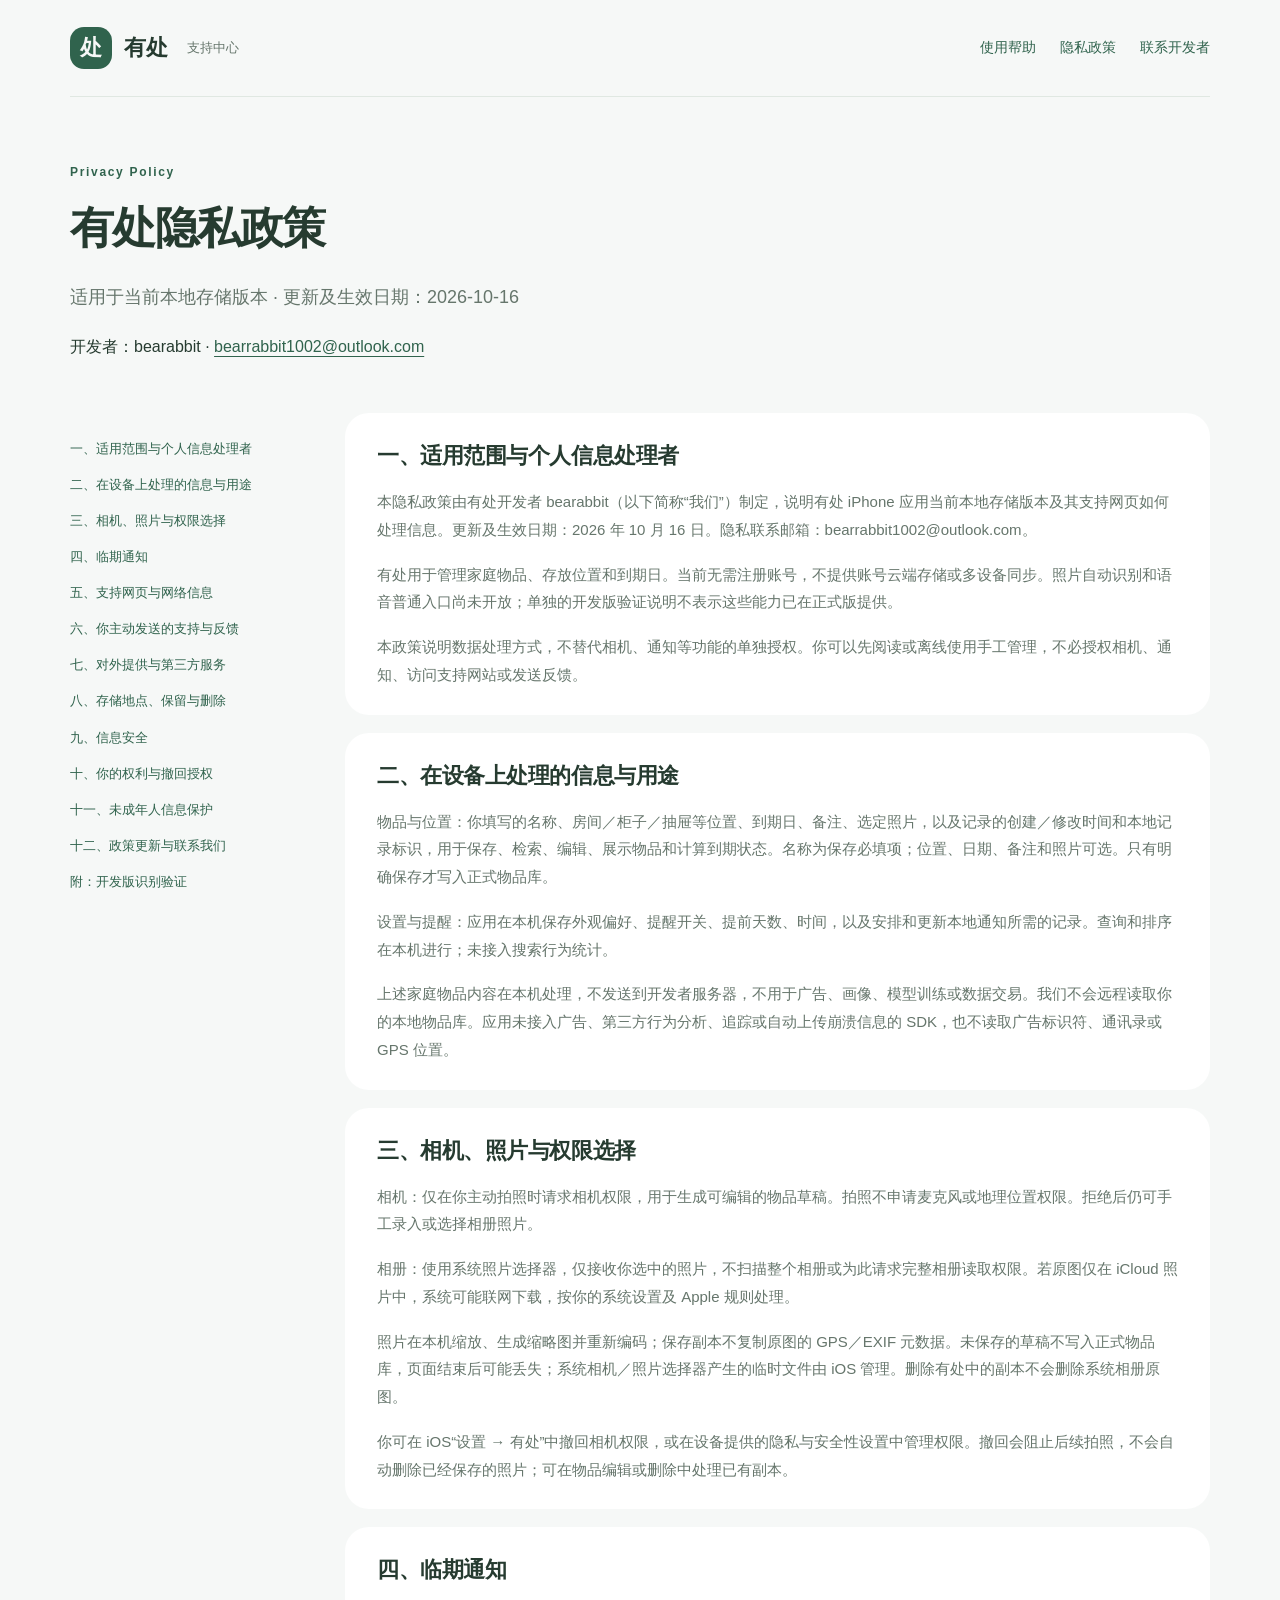
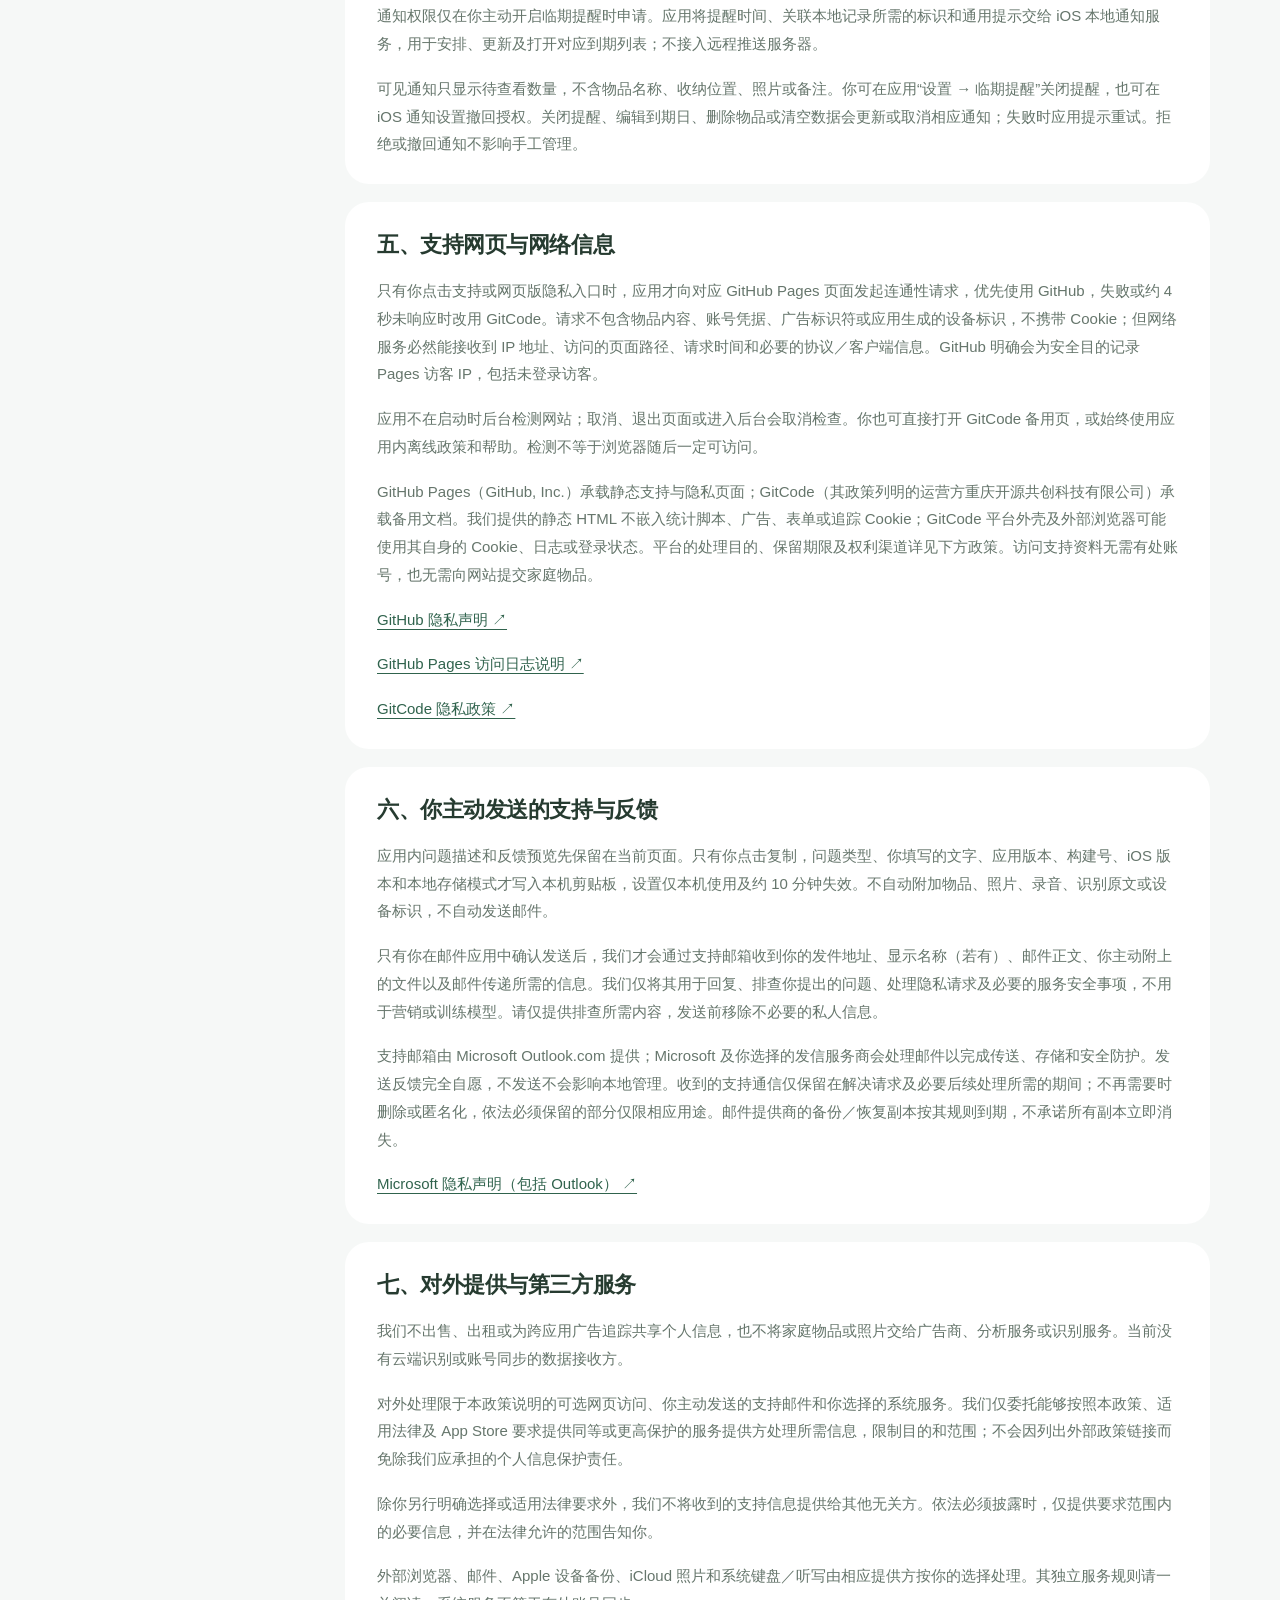
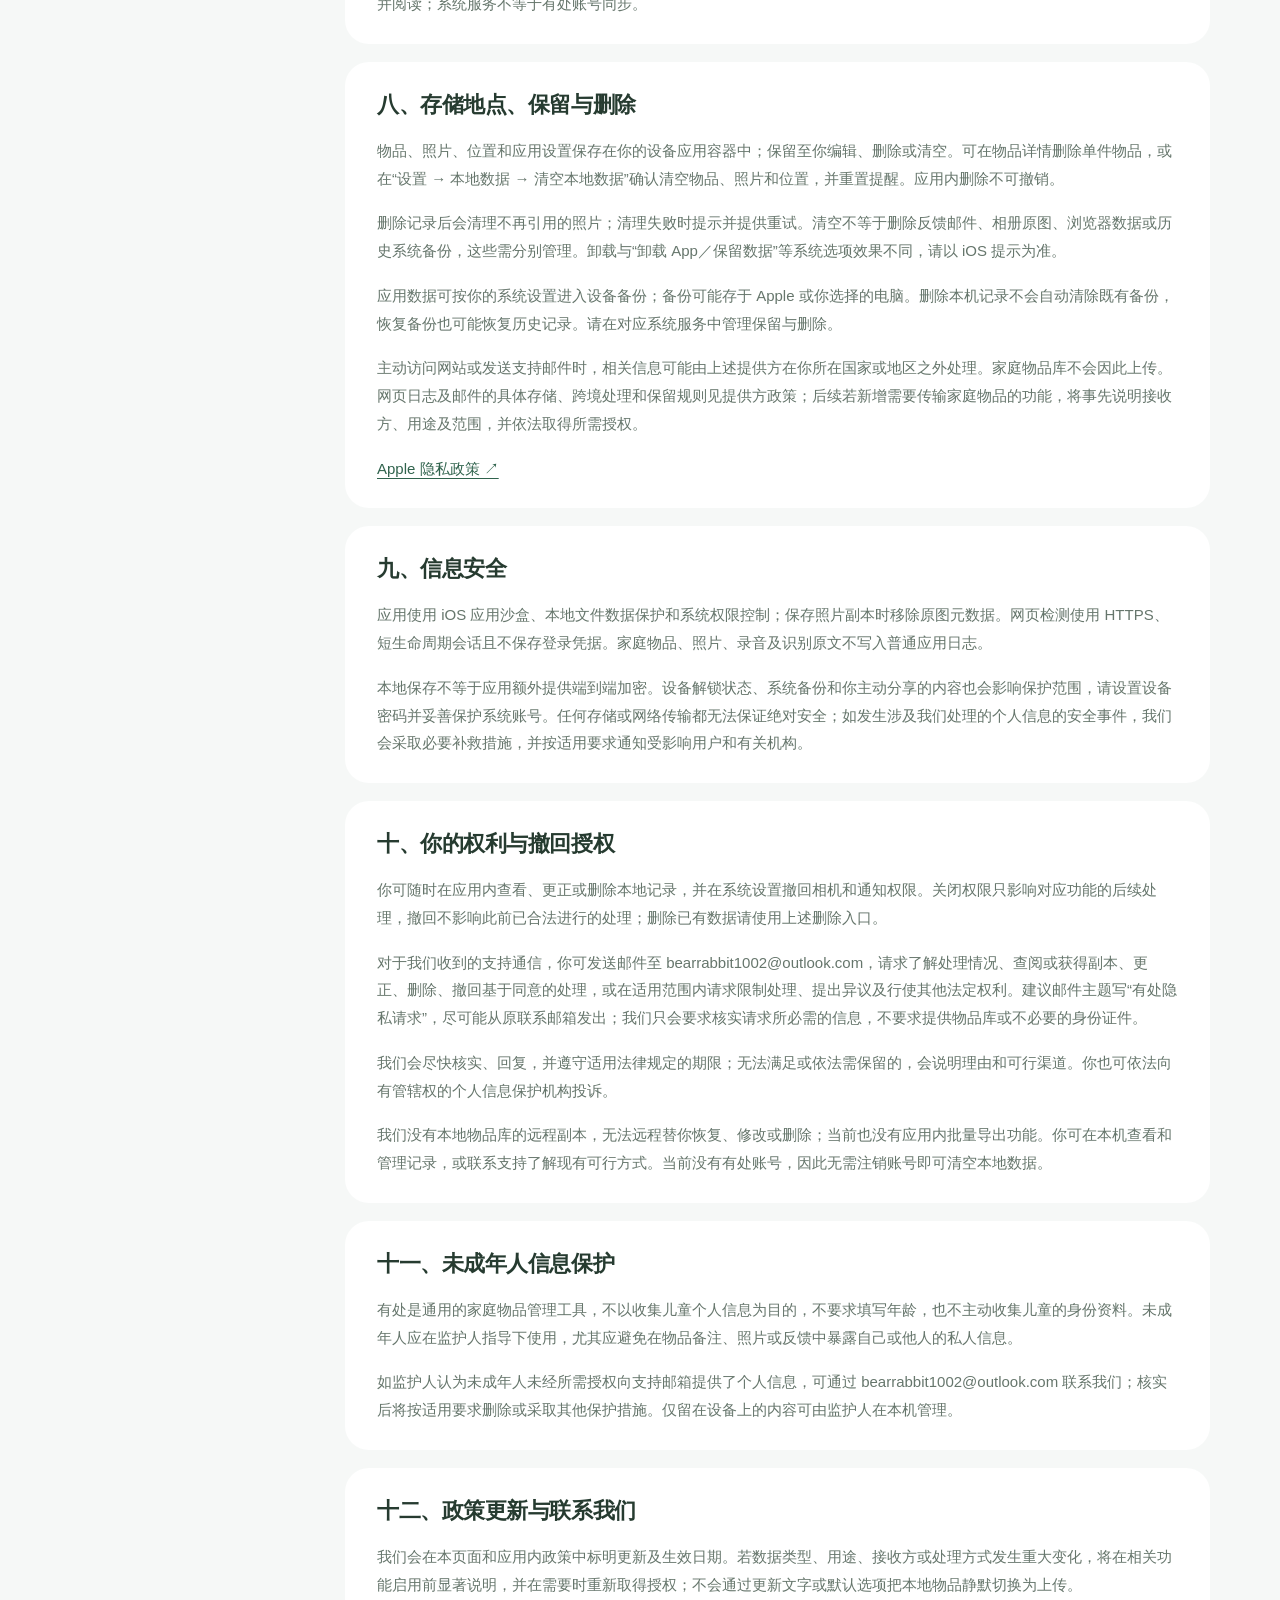
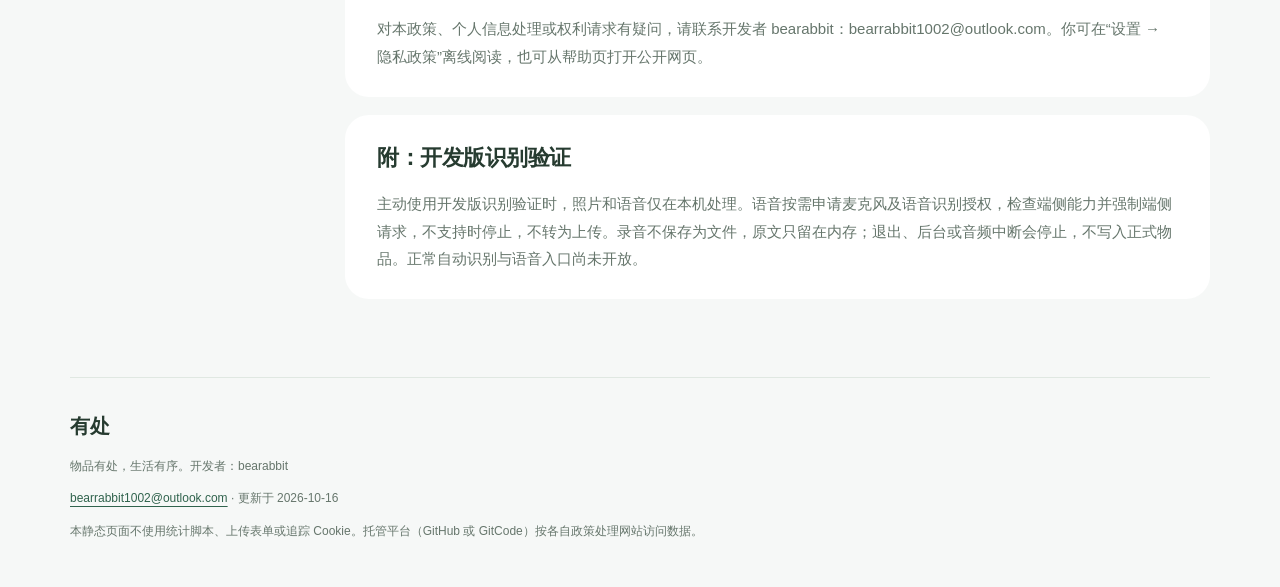
==== privacy.html @ e9169e08 "Publish Youchu support and privacy website" ====
<!doctype html>
<html lang="zh-CN">
<head>
<meta charset="utf-8">
<meta name="viewport" content="width=device-width,initial-scale=1">
<meta name="color-scheme" content="light dark">
<meta name="referrer" content="no-referrer">
<meta name="description" content="有处的使用帮助、隐私说明与开发者联系方式。">
<title>隐私政策 · 有处</title>
<link rel="stylesheet" href="styles.css">
</head>
<body>
<a class="skip" href="#main">跳到正文</a>
<header>
<a class="brand" href="index.html">
<span>处</span>有处 <small>支持中心</small>
</a>
<nav aria-label="主导航">
<a href="index.html">使用帮助</a>
<a href="privacy.html">隐私政策</a>
<a href="mailto:bearrabbit1002@outlook.com">联系开发者</a>
</nav>
</header>
<main id="main"><section class="policy-heading"><p class="eyebrow">Privacy Policy</p><h1>有处隐私政策</h1><p class="intro">适用于当前本地存储版本 · 更新及生效日期：2026-10-16</p><p>开发者：bearabbit · <a href="mailto:bearrabbit1002@outlook.com">bearrabbit1002@outlook.com</a></p></section><div class="policy-layout"><aside aria-label="目录"><a href="#scope">一、适用范围与个人信息处理者</a><a href="#local">二、在设备上处理的信息与用途</a><a href="#photos">三、相机、照片与权限选择</a><a href="#notifications">四、临期通知</a><a href="#network">五、支持网页与网络信息</a><a href="#feedback">六、你主动发送的支持与反馈</a><a href="#sharing">七、对外提供与第三方服务</a><a href="#retention">八、存储地点、保留与删除</a><a href="#security">九、信息安全</a><a href="#rights">十、你的权利与撤回授权</a><a href="#children">十一、未成年人信息保护</a><a href="#updates">十二、政策更新与联系我们</a><a href="#development">附：开发版识别验证</a></aside><article><section id="scope" class="policy-section"><h2>一、适用范围与个人信息处理者</h2><p>本隐私政策由有处开发者 bearabbit（以下简称“我们”）制定，说明有处 iPhone 应用当前本地存储版本及其支持网页如何处理信息。更新及生效日期：2026 年 10 月 16 日。隐私联系邮箱：bearrabbit1002@outlook.com。</p><p>有处用于管理家庭物品、存放位置和到期日。当前无需注册账号，不提供账号云端存储或多设备同步。照片自动识别和语音普通入口尚未开放；单独的开发版验证说明不表示这些能力已在正式版提供。</p><p>本政策说明数据处理方式，不替代相机、通知等功能的单独授权。你可以先阅读或离线使用手工管理，不必授权相机、通知、访问支持网站或发送反馈。</p></section><section id="local" class="policy-section"><h2>二、在设备上处理的信息与用途</h2><p>物品与位置：你填写的名称、房间／柜子／抽屉等位置、到期日、备注、选定照片，以及记录的创建／修改时间和本地记录标识，用于保存、检索、编辑、展示物品和计算到期状态。名称为保存必填项；位置、日期、备注和照片可选。只有明确保存才写入正式物品库。</p><p>设置与提醒：应用在本机保存外观偏好、提醒开关、提前天数、时间，以及安排和更新本地通知所需的记录。查询和排序在本机进行；未接入搜索行为统计。</p><p>上述家庭物品内容在本机处理，不发送到开发者服务器，不用于广告、画像、模型训练或数据交易。我们不会远程读取你的本地物品库。应用未接入广告、第三方行为分析、追踪或自动上传崩溃信息的 SDK，也不读取广告标识符、通讯录或 GPS 位置。</p></section><section id="photos" class="policy-section"><h2>三、相机、照片与权限选择</h2><p>相机：仅在你主动拍照时请求相机权限，用于生成可编辑的物品草稿。拍照不申请麦克风或地理位置权限。拒绝后仍可手工录入或选择相册照片。</p><p>相册：使用系统照片选择器，仅接收你选中的照片，不扫描整个相册或为此请求完整相册读取权限。若原图仅在 iCloud 照片中，系统可能联网下载，按你的系统设置及 Apple 规则处理。</p><p>照片在本机缩放、生成缩略图并重新编码；保存副本不复制原图的 GPS／EXIF 元数据。未保存的草稿不写入正式物品库，页面结束后可能丢失；系统相机／照片选择器产生的临时文件由 iOS 管理。删除有处中的副本不会删除系统相册原图。</p><p>你可在 iOS“设置 → 有处”中撤回相机权限，或在设备提供的隐私与安全性设置中管理权限。撤回会阻止后续拍照，不会自动删除已经保存的照片；可在物品编辑或删除中处理已有副本。</p></section><section id="notifications" class="policy-section"><h2>四、临期通知</h2><p>通知权限仅在你主动开启临期提醒时申请。应用将提醒时间、关联本地记录所需的标识和通用提示交给 iOS 本地通知服务，用于安排、更新及打开对应到期列表；不接入远程推送服务器。</p><p>可见通知只显示待查看数量，不含物品名称、收纳位置、照片或备注。你可在应用“设置 → 临期提醒”关闭提醒，也可在 iOS 通知设置撤回授权。关闭提醒、编辑到期日、删除物品或清空数据会更新或取消相应通知；失败时应用提示重试。拒绝或撤回通知不影响手工管理。</p></section><section id="network" class="policy-section"><h2>五、支持网页与网络信息</h2><p>只有你点击支持或网页版隐私入口时，应用才向对应 GitHub Pages 页面发起连通性请求，优先使用 GitHub，失败或约 4 秒未响应时改用 GitCode。请求不包含物品内容、账号凭据、广告标识符或应用生成的设备标识，不携带 Cookie；但网络服务必然能接收到 IP 地址、访问的页面路径、请求时间和必要的协议／客户端信息。GitHub 明确会为安全目的记录 Pages 访客 IP，包括未登录访客。</p><p>应用不在启动时后台检测网站；取消、退出页面或进入后台会取消检查。你也可直接打开 GitCode 备用页，或始终使用应用内离线政策和帮助。检测不等于浏览器随后一定可访问。</p><p>GitHub Pages（GitHub, Inc.）承载静态支持与隐私页面；GitCode（其政策列明的运营方重庆开源共创科技有限公司）承载备用文档。我们提供的静态 HTML 不嵌入统计脚本、广告、表单或追踪 Cookie；GitCode 平台外壳及外部浏览器可能使用其自身的 Cookie、日志或登录状态。平台的处理目的、保留期限及权利渠道详见下方政策。访问支持资料无需有处账号，也无需向网站提交家庭物品。</p><p><a href="https://docs.github.com/en/site-policy/privacy-policies/github-general-privacy-statement">GitHub 隐私声明 ↗</a></p><p><a href="https://docs.github.com/en/pages/getting-started-with-github-pages/what-is-github-pages#data-collection">GitHub Pages 访问日志说明 ↗</a></p><p><a href="https://docs.gitcode.com/docs/help/home/protocol/privacy-policy/">GitCode 隐私政策 ↗</a></p></section><section id="feedback" class="policy-section"><h2>六、你主动发送的支持与反馈</h2><p>应用内问题描述和反馈预览先保留在当前页面。只有你点击复制，问题类型、你填写的文字、应用版本、构建号、iOS 版本和本地存储模式才写入本机剪贴板，设置仅本机使用及约 10 分钟失效。不自动附加物品、照片、录音、识别原文或设备标识，不自动发送邮件。</p><p>只有你在邮件应用中确认发送后，我们才会通过支持邮箱收到你的发件地址、显示名称（若有）、邮件正文、你主动附上的文件以及邮件传递所需的信息。我们仅将其用于回复、排查你提出的问题、处理隐私请求及必要的服务安全事项，不用于营销或训练模型。请仅提供排查所需内容，发送前移除不必要的私人信息。</p><p>支持邮箱由 Microsoft Outlook.com 提供；Microsoft 及你选择的发信服务商会处理邮件以完成传送、存储和安全防护。发送反馈完全自愿，不发送不会影响本地管理。收到的支持通信仅保留在解决请求及必要后续处理所需的期间；不再需要时删除或匿名化，依法必须保留的部分仅限相应用途。邮件提供商的备份／恢复副本按其规则到期，不承诺所有副本立即消失。</p><p><a href="https://www.microsoft.com/zh-cn/privacy/privacystatement">Microsoft 隐私声明（包括 Outlook） ↗</a></p></section><section id="sharing" class="policy-section"><h2>七、对外提供与第三方服务</h2><p>我们不出售、出租或为跨应用广告追踪共享个人信息，也不将家庭物品或照片交给广告商、分析服务或识别服务。当前没有云端识别或账号同步的数据接收方。</p><p>对外处理限于本政策说明的可选网页访问、你主动发送的支持邮件和你选择的系统服务。我们仅委托能够按照本政策、适用法律及 App Store 要求提供同等或更高保护的服务提供方处理所需信息，限制目的和范围；不会因列出外部政策链接而免除我们应承担的个人信息保护责任。</p><p>除你另行明确选择或适用法律要求外，我们不将收到的支持信息提供给其他无关方。依法必须披露时，仅提供要求范围内的必要信息，并在法律允许的范围告知你。</p><p>外部浏览器、邮件、Apple 设备备份、iCloud 照片和系统键盘／听写由相应提供方按你的选择处理。其独立服务规则请一并阅读；系统服务不等于有处账号同步。</p></section><section id="retention" class="policy-section"><h2>八、存储地点、保留与删除</h2><p>物品、照片、位置和应用设置保存在你的设备应用容器中；保留至你编辑、删除或清空。可在物品详情删除单件物品，或在“设置 → 本地数据 → 清空本地数据”确认清空物品、照片和位置，并重置提醒。应用内删除不可撤销。</p><p>删除记录后会清理不再引用的照片；清理失败时提示并提供重试。清空不等于删除反馈邮件、相册原图、浏览器数据或历史系统备份，这些需分别管理。卸载与“卸载 App／保留数据”等系统选项效果不同，请以 iOS 提示为准。</p><p>应用数据可按你的系统设置进入设备备份；备份可能存于 Apple 或你选择的电脑。删除本机记录不会自动清除既有备份，恢复备份也可能恢复历史记录。请在对应系统服务中管理保留与删除。</p><p>主动访问网站或发送支持邮件时，相关信息可能由上述提供方在你所在国家或地区之外处理。家庭物品库不会因此上传。网页日志及邮件的具体存储、跨境处理和保留规则见提供方政策；后续若新增需要传输家庭物品的功能，将事先说明接收方、用途及范围，并依法取得所需授权。</p><p><a href="https://www.apple.com/legal/privacy/szh/">Apple 隐私政策 ↗</a></p></section><section id="security" class="policy-section"><h2>九、信息安全</h2><p>应用使用 iOS 应用沙盒、本地文件数据保护和系统权限控制；保存照片副本时移除原图元数据。网页检测使用 HTTPS、短生命周期会话且不保存登录凭据。家庭物品、照片、录音及识别原文不写入普通应用日志。</p><p>本地保存不等于应用额外提供端到端加密。设备解锁状态、系统备份和你主动分享的内容也会影响保护范围，请设置设备密码并妥善保护系统账号。任何存储或网络传输都无法保证绝对安全；如发生涉及我们处理的个人信息的安全事件，我们会采取必要补救措施，并按适用要求通知受影响用户和有关机构。</p></section><section id="rights" class="policy-section"><h2>十、你的权利与撤回授权</h2><p>你可随时在应用内查看、更正或删除本地记录，并在系统设置撤回相机和通知权限。关闭权限只影响对应功能的后续处理，撤回不影响此前已合法进行的处理；删除已有数据请使用上述删除入口。</p><p>对于我们收到的支持通信，你可发送邮件至 bearrabbit1002@outlook.com，请求了解处理情况、查阅或获得副本、更正、删除、撤回基于同意的处理，或在适用范围内请求限制处理、提出异议及行使其他法定权利。建议邮件主题写“有处隐私请求”，尽可能从原联系邮箱发出；我们只会要求核实请求所必需的信息，不要求提供物品库或不必要的身份证件。</p><p>我们会尽快核实、回复，并遵守适用法律规定的期限；无法满足或依法需保留的，会说明理由和可行渠道。你也可依法向有管辖权的个人信息保护机构投诉。</p><p>我们没有本地物品库的远程副本，无法远程替你恢复、修改或删除；当前也没有应用内批量导出功能。你可在本机查看和管理记录，或联系支持了解现有可行方式。当前没有有处账号，因此无需注销账号即可清空本地数据。</p></section><section id="children" class="policy-section"><h2>十一、未成年人信息保护</h2><p>有处是通用的家庭物品管理工具，不以收集儿童个人信息为目的，不要求填写年龄，也不主动收集儿童的身份资料。未成年人应在监护人指导下使用，尤其应避免在物品备注、照片或反馈中暴露自己或他人的私人信息。</p><p>如监护人认为未成年人未经所需授权向支持邮箱提供了个人信息，可通过 bearrabbit1002@outlook.com 联系我们；核实后将按适用要求删除或采取其他保护措施。仅留在设备上的内容可由监护人在本机管理。</p></section><section id="updates" class="policy-section"><h2>十二、政策更新与联系我们</h2><p>我们会在本页面和应用内政策中标明更新及生效日期。若数据类型、用途、接收方或处理方式发生重大变化，将在相关功能启用前显著说明，并在需要时重新取得授权；不会通过更新文字或默认选项把本地物品静默切换为上传。</p><p>对本政策、个人信息处理或权利请求有疑问，请联系开发者 bearabbit：bearrabbit1002@outlook.com。你可在“设置 → 隐私政策”离线阅读，也可从帮助页打开公开网页。</p></section><section id="development" class="policy-section"><h2>附：开发版识别验证</h2><p>主动使用开发版识别验证时，照片和语音仅在本机处理。语音按需申请麦克风及语音识别授权，检查端侧能力并强制端侧请求，不支持时停止，不转为上传。录音不保存为文件，原文只留在内存；退出、后台或音频中断会停止，不写入正式物品。正常自动识别与语音入口尚未开放。</p></section></article></div></main>
<footer>
<strong>有处</strong>
<p>物品有处，生活有序。开发者：bearabbit</p>
<p>
<a href="mailto:bearrabbit1002@outlook.com">bearrabbit1002@outlook.com</a> · 更新于 2026-10-16</p>
<p>本静态页面不使用统计脚本、上传表单或追踪 Cookie。托管平台（GitHub 或 GitCode）按各自政策处理网站访问数据。</p>
</footer>
</body>
</html>
---- styles.css ----
:root{--bg:#f6f8f7;--surface:#fff;--ink:#263b30;--muted:#66766c;--green:#30634d;--lavender:#e5deef;--purple:#514164;--line:#e0e8e2}*{box-sizing:border-box}html{scroll-behavior:smooth;scroll-padding-top:30px}body{margin:0;background:var(--bg);color:var(--ink);font:16px/1.85 -apple-system,BlinkMacSystemFont,"PingFang SC","Microsoft YaHei",sans-serif}a{color:var(--green);text-underline-offset:4px}a:focus-visible,summary:focus-visible{outline:3px solid var(--green);outline-offset:6px;border-radius:5px}header,main,footer{width:min(1140px,calc(100% - 64px));margin:auto}header{display:flex;align-items:center;justify-content:space-between;padding:27px 0;border-bottom:1px solid var(--line);gap:24px}.brand{display:flex;align-items:center;gap:12px;color:var(--ink);font-size:22px;font-weight:750;text-decoration:none}.brand span{display:grid;place-items:center;width:42px;height:42px;background:var(--green);color:var(--bg);border-radius:14px}.brand small{font-size:13px;font-weight:400;color:var(--muted);padding-left:7px}nav{display:flex;flex-wrap:wrap;gap:24px;font-size:14px}nav a{text-decoration:none}.hero{display:grid;grid-template-columns:1.15fr 1fr;gap:36px;align-items:center;padding:74px 0 62px}.eyebrow{font-size:12px;font-weight:650;letter-spacing:.14em;color:var(--green);margin:0 0 16px}h1{font-size:clamp(36px,4.4vw,58px);line-height:1.3;letter-spacing:-.035em;margin:0 0 24px}h2{line-height:1.5;font-size:25px;letter-spacing:-.02em}p{margin:0 0 17px}.intro{max-width:540px;color:var(--muted);font-size:18px;line-height:1.9}.hero img{width:100%;height:auto;border-radius:34px}.actions{display:flex;flex-wrap:wrap;gap:12px;margin:28px 0 22px}.button{display:inline-flex;align-items:center;justify-content:center;gap:25px;padding:13px 24px;border-radius:99px;background:var(--green);color:#fff;text-decoration:none;font-weight:600;overflow-wrap:anywhere}.button:hover{filter:brightness(.95)}.button.secondary{background:var(--lavender);color:var(--purple)}.meta{font-size:12px;color:var(--muted);margin:17px 0}.facts{display:grid;grid-template-columns:repeat(3,1fr);gap:18px}.facts div{padding:25px 29px;background:var(--surface);border-radius:24px}.facts span{color:var(--green);font-size:12px;font-weight:650}.facts h2{font-size:19px;margin:8px 0}.facts p,.section-head p,.contact p{color:var(--muted);font-size:14px}.help{display:grid;grid-template-columns:.7fr 1fr;gap:64px;padding:80px 0}.section-head{max-width:320px}.section-head h2{font-size:28px;margin:0 0 20px}details{padding:20px 23px;border-radius:20px;background:var(--surface);margin-bottom:12px}summary{cursor:pointer;font-weight:600;line-height:1.6;padding:5px 0}details p{font-size:14px;color:var(--muted);margin:18px 0 0}.contact{padding:42px;background:var(--lavender);border-radius:30px;margin-bottom:60px;max-width:920px}.contact h2{margin:0 0 16px}.contact>p{max-width:680px}.contact .meta{color:var(--purple)}footer{padding:30px 0 35px;border-top:1px solid var(--line);font-size:12px;color:var(--muted)}footer strong{color:var(--ink);font-size:20px}footer p{margin:10px 0}.policy-heading{padding:64px 0 35px}.policy-heading h1{font-size:44px}.policy-layout{display:grid;grid-template-columns:215px 1fr;gap:60px;padding-bottom:60px}.policy-layout aside{display:flex;flex-direction:column;align-items:flex-start;gap:12px;font-size:13px;padding-top:24px;align-self:start;position:sticky;top:24px}.policy-layout aside a{text-decoration:none}.policy-section{background:var(--surface);padding:26px 32px;border-radius:24px;margin-bottom:18px}.policy-section h2{font-size:22px;margin:0 0 16px}.policy-section p{color:var(--muted);font-size:15px}.policy-section p:last-child{margin:0}.skip{position:absolute;top:-80px;left:20px;padding:8px;background:var(--surface)}.skip:focus{top:8px}@media(max-width:760px){header,main,footer{width:calc(100% - 36px)}header{align-items:flex-start;flex-direction:column;gap:18px;padding:20px 0}nav{gap:21px}.hero{grid-template-columns:1fr;padding:40px 0;gap:20px}.hero img{max-width:350px;justify-self:center}.facts{grid-template-columns:1fr;gap:12px}.facts div{padding:22px 24px}.help{grid-template-columns:1fr;padding:45px 0;gap:15px}.section-head{max-width:none}.contact{padding:28px 24px}.policy-heading{padding:38px 0 20px}.policy-heading h1{font-size:35px}.policy-layout{grid-template-columns:1fr;gap:24px}.policy-layout aside{position:static;flex-direction:row;flex-wrap:wrap;gap:8px 18px;padding:0}.policy-section{padding:24px}.button{font-size:14px;padding:12px 20px}.brand small{font-size:12px}}@media(prefers-color-scheme:dark){:root{--bg:#1b1f1d;--surface:#292e2b;--ink:#edf2eb;--muted:#b0bcb3;--green:#b5d8bd;--lavender:#433b50;--purple:#e1d3ef;--line:#3a423d}.button{color:#173b26}.brand span{color:#173b26}.hero img{opacity:.92}}@media(prefers-reduced-motion:reduce){html{scroll-behavior:auto}}
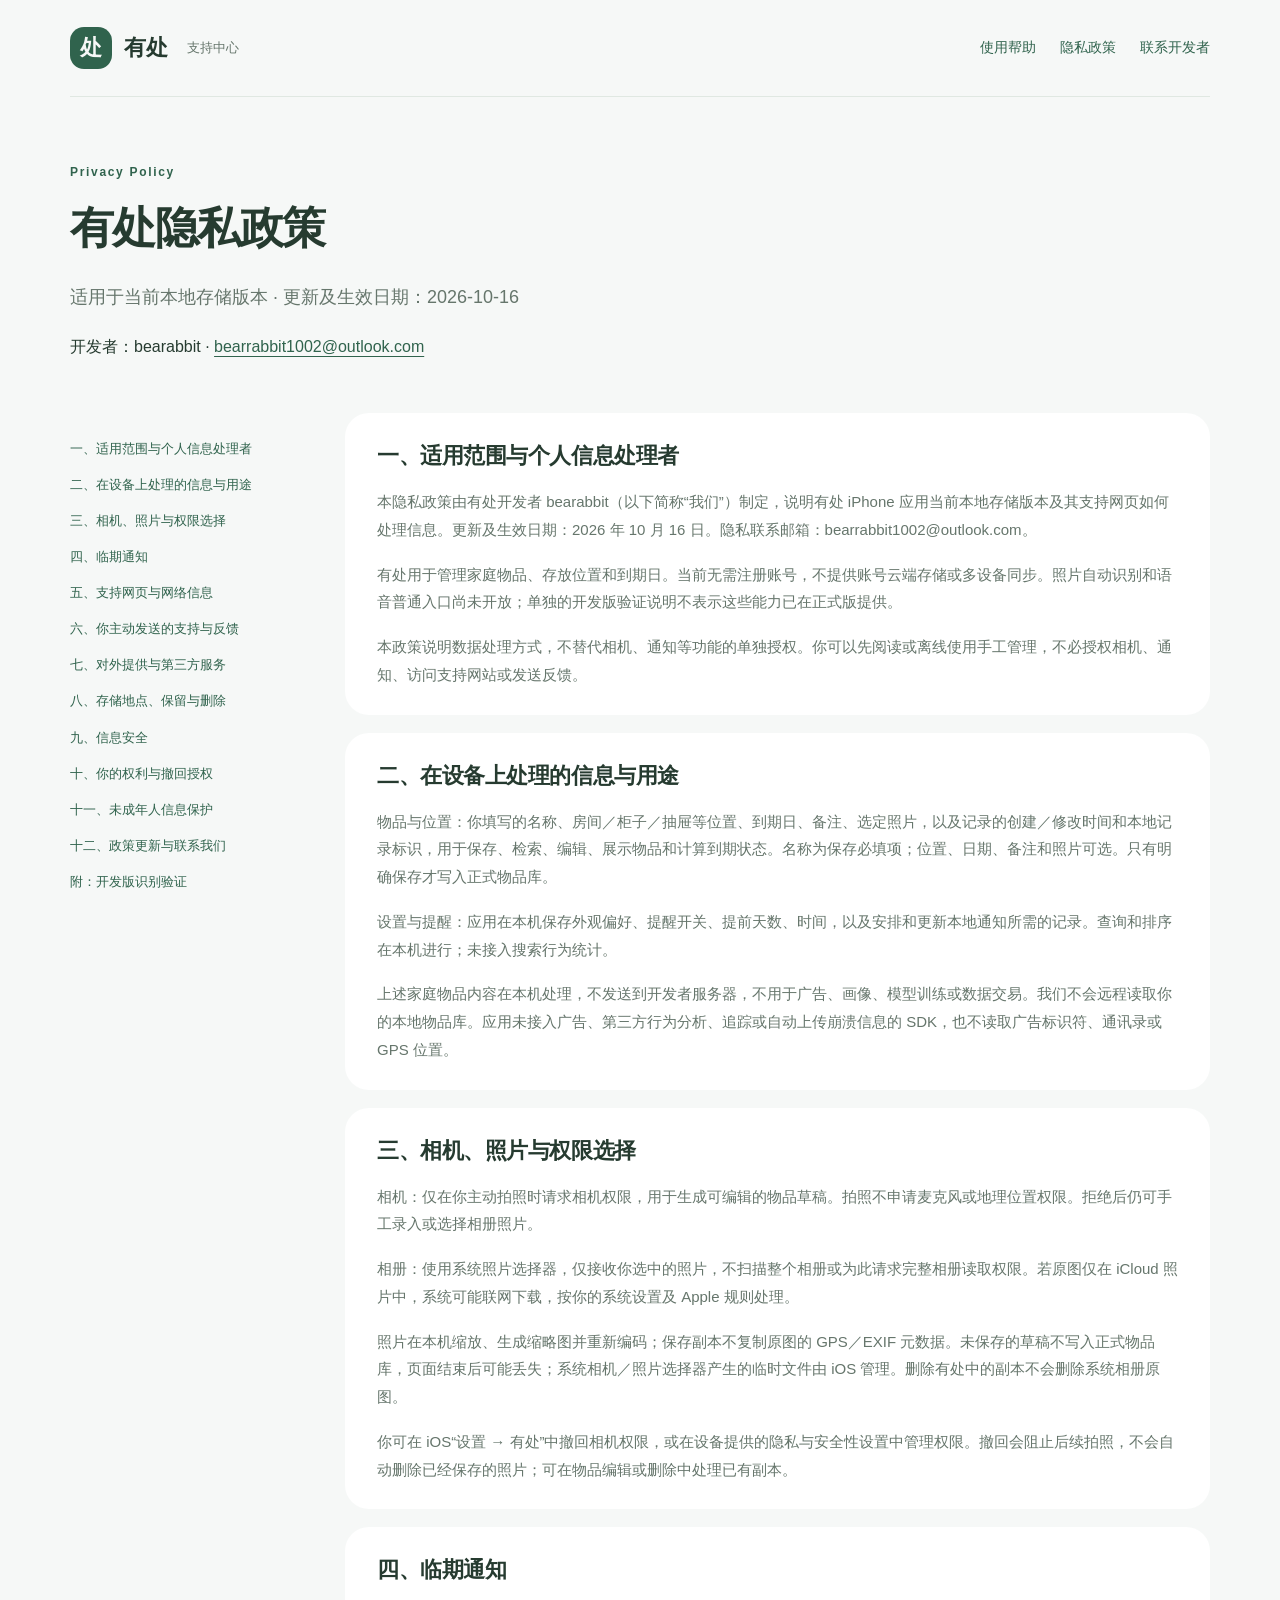
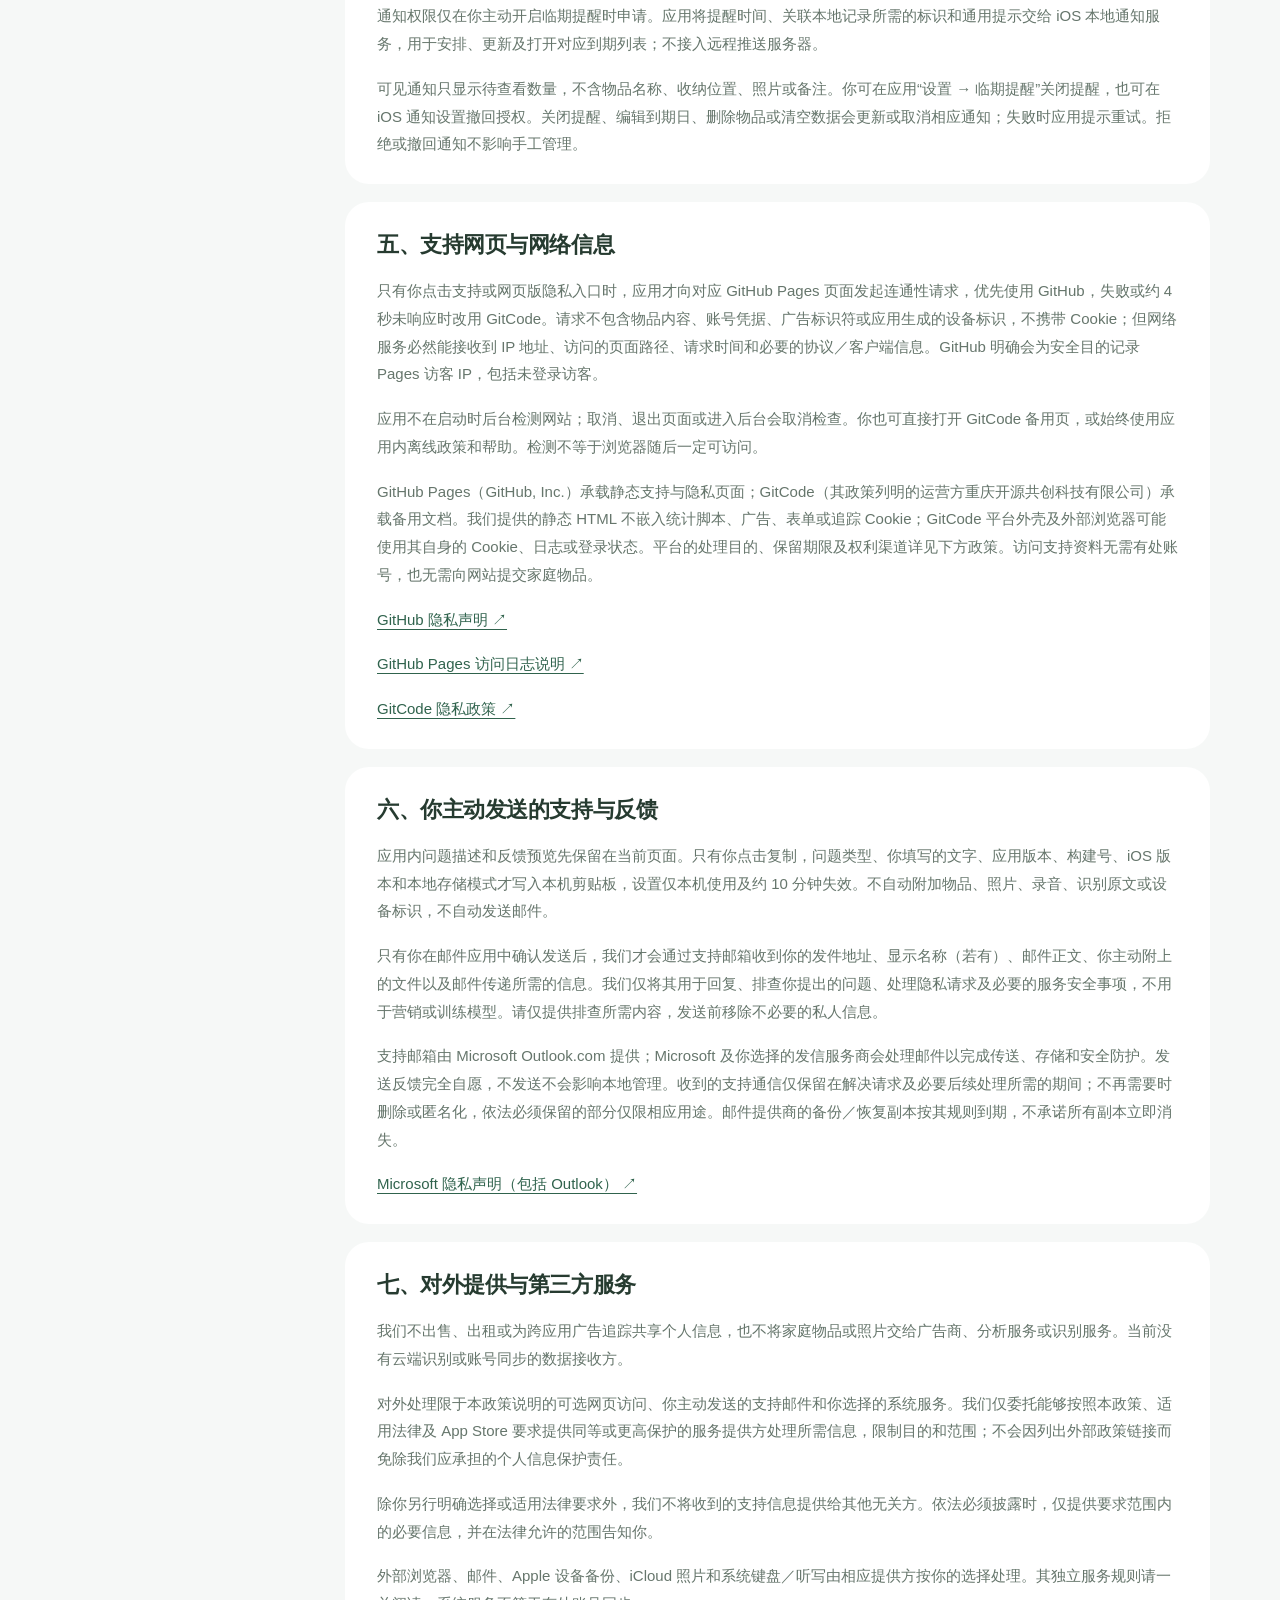
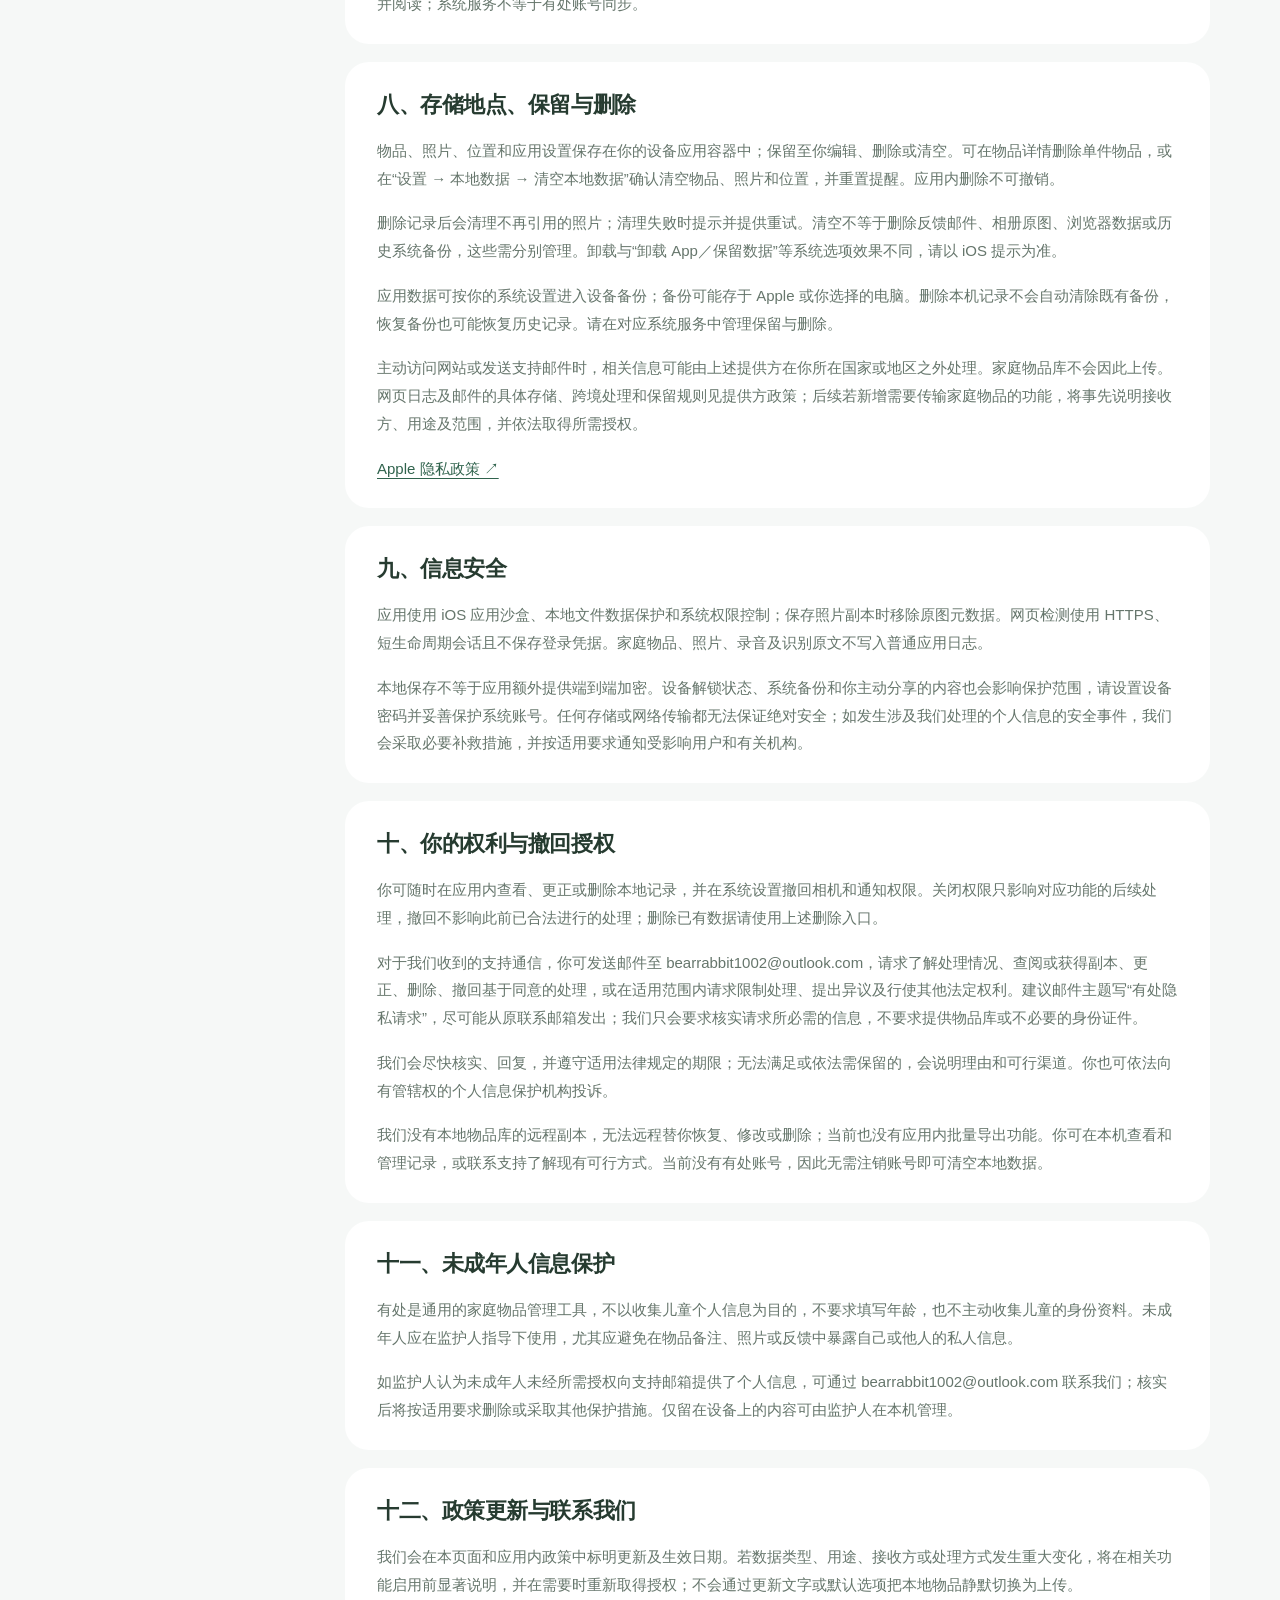
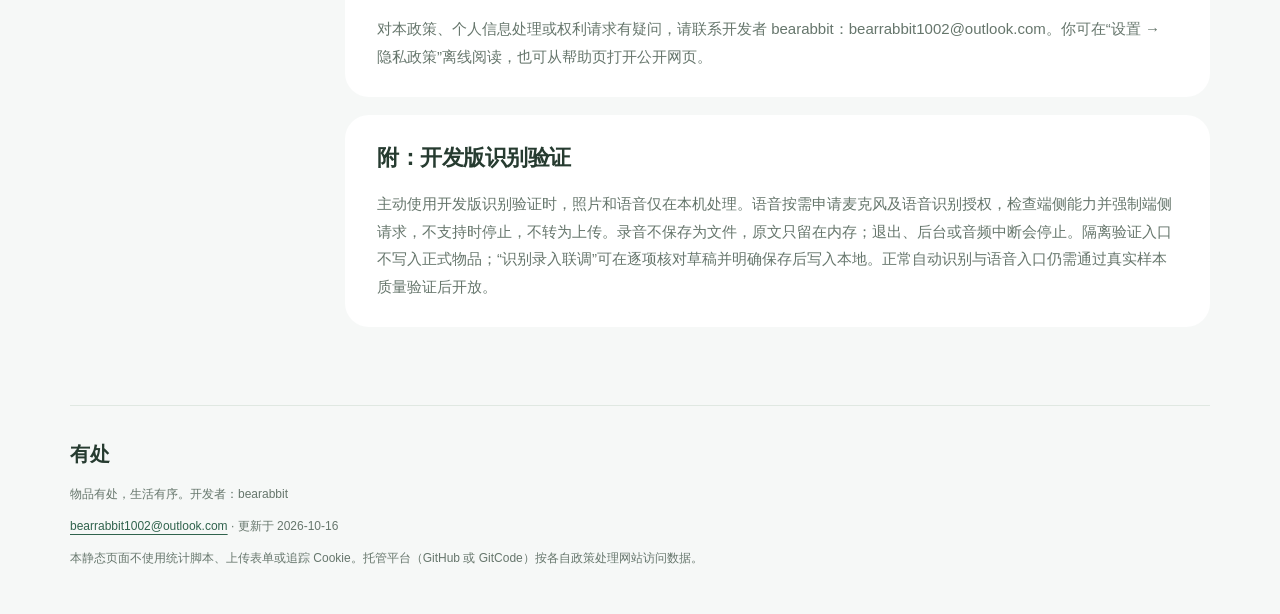
==== commit a24f23db: "Publish Youchu support and privacy website" ====
--- a/privacy.html
+++ b/privacy.html
@@ -21,7 +21,7 @@
 <a href="mailto:bearrabbit1002@outlook.com">联系开发者</a>
 </nav>
 </header>
-<main id="main"><section class="policy-heading"><p class="eyebrow">Privacy Policy</p><h1>有处隐私政策</h1><p class="intro">适用于当前本地存储版本 · 更新及生效日期：2026-10-16</p><p>开发者：bearabbit · <a href="mailto:bearrabbit1002@outlook.com">bearrabbit1002@outlook.com</a></p></section><div class="policy-layout"><aside aria-label="目录"><a href="#scope">一、适用范围与个人信息处理者</a><a href="#local">二、在设备上处理的信息与用途</a><a href="#photos">三、相机、照片与权限选择</a><a href="#notifications">四、临期通知</a><a href="#network">五、支持网页与网络信息</a><a href="#feedback">六、你主动发送的支持与反馈</a><a href="#sharing">七、对外提供与第三方服务</a><a href="#retention">八、存储地点、保留与删除</a><a href="#security">九、信息安全</a><a href="#rights">十、你的权利与撤回授权</a><a href="#children">十一、未成年人信息保护</a><a href="#updates">十二、政策更新与联系我们</a><a href="#development">附：开发版识别验证</a></aside><article><section id="scope" class="policy-section"><h2>一、适用范围与个人信息处理者</h2><p>本隐私政策由有处开发者 bearabbit（以下简称“我们”）制定，说明有处 iPhone 应用当前本地存储版本及其支持网页如何处理信息。更新及生效日期：2026 年 10 月 16 日。隐私联系邮箱：bearrabbit1002@outlook.com。</p><p>有处用于管理家庭物品、存放位置和到期日。当前无需注册账号，不提供账号云端存储或多设备同步。照片自动识别和语音普通入口尚未开放；单独的开发版验证说明不表示这些能力已在正式版提供。</p><p>本政策说明数据处理方式，不替代相机、通知等功能的单独授权。你可以先阅读或离线使用手工管理，不必授权相机、通知、访问支持网站或发送反馈。</p></section><section id="local" class="policy-section"><h2>二、在设备上处理的信息与用途</h2><p>物品与位置：你填写的名称、房间／柜子／抽屉等位置、到期日、备注、选定照片，以及记录的创建／修改时间和本地记录标识，用于保存、检索、编辑、展示物品和计算到期状态。名称为保存必填项；位置、日期、备注和照片可选。只有明确保存才写入正式物品库。</p><p>设置与提醒：应用在本机保存外观偏好、提醒开关、提前天数、时间，以及安排和更新本地通知所需的记录。查询和排序在本机进行；未接入搜索行为统计。</p><p>上述家庭物品内容在本机处理，不发送到开发者服务器，不用于广告、画像、模型训练或数据交易。我们不会远程读取你的本地物品库。应用未接入广告、第三方行为分析、追踪或自动上传崩溃信息的 SDK，也不读取广告标识符、通讯录或 GPS 位置。</p></section><section id="photos" class="policy-section"><h2>三、相机、照片与权限选择</h2><p>相机：仅在你主动拍照时请求相机权限，用于生成可编辑的物品草稿。拍照不申请麦克风或地理位置权限。拒绝后仍可手工录入或选择相册照片。</p><p>相册：使用系统照片选择器，仅接收你选中的照片，不扫描整个相册或为此请求完整相册读取权限。若原图仅在 iCloud 照片中，系统可能联网下载，按你的系统设置及 Apple 规则处理。</p><p>照片在本机缩放、生成缩略图并重新编码；保存副本不复制原图的 GPS／EXIF 元数据。未保存的草稿不写入正式物品库，页面结束后可能丢失；系统相机／照片选择器产生的临时文件由 iOS 管理。删除有处中的副本不会删除系统相册原图。</p><p>你可在 iOS“设置 → 有处”中撤回相机权限，或在设备提供的隐私与安全性设置中管理权限。撤回会阻止后续拍照，不会自动删除已经保存的照片；可在物品编辑或删除中处理已有副本。</p></section><section id="notifications" class="policy-section"><h2>四、临期通知</h2><p>通知权限仅在你主动开启临期提醒时申请。应用将提醒时间、关联本地记录所需的标识和通用提示交给 iOS 本地通知服务，用于安排、更新及打开对应到期列表；不接入远程推送服务器。</p><p>可见通知只显示待查看数量，不含物品名称、收纳位置、照片或备注。你可在应用“设置 → 临期提醒”关闭提醒，也可在 iOS 通知设置撤回授权。关闭提醒、编辑到期日、删除物品或清空数据会更新或取消相应通知；失败时应用提示重试。拒绝或撤回通知不影响手工管理。</p></section><section id="network" class="policy-section"><h2>五、支持网页与网络信息</h2><p>只有你点击支持或网页版隐私入口时，应用才向对应 GitHub Pages 页面发起连通性请求，优先使用 GitHub，失败或约 4 秒未响应时改用 GitCode。请求不包含物品内容、账号凭据、广告标识符或应用生成的设备标识，不携带 Cookie；但网络服务必然能接收到 IP 地址、访问的页面路径、请求时间和必要的协议／客户端信息。GitHub 明确会为安全目的记录 Pages 访客 IP，包括未登录访客。</p><p>应用不在启动时后台检测网站；取消、退出页面或进入后台会取消检查。你也可直接打开 GitCode 备用页，或始终使用应用内离线政策和帮助。检测不等于浏览器随后一定可访问。</p><p>GitHub Pages（GitHub, Inc.）承载静态支持与隐私页面；GitCode（其政策列明的运营方重庆开源共创科技有限公司）承载备用文档。我们提供的静态 HTML 不嵌入统计脚本、广告、表单或追踪 Cookie；GitCode 平台外壳及外部浏览器可能使用其自身的 Cookie、日志或登录状态。平台的处理目的、保留期限及权利渠道详见下方政策。访问支持资料无需有处账号，也无需向网站提交家庭物品。</p><p><a href="https://docs.github.com/en/site-policy/privacy-policies/github-general-privacy-statement">GitHub 隐私声明 ↗</a></p><p><a href="https://docs.github.com/en/pages/getting-started-with-github-pages/what-is-github-pages#data-collection">GitHub Pages 访问日志说明 ↗</a></p><p><a href="https://docs.gitcode.com/docs/help/home/protocol/privacy-policy/">GitCode 隐私政策 ↗</a></p></section><section id="feedback" class="policy-section"><h2>六、你主动发送的支持与反馈</h2><p>应用内问题描述和反馈预览先保留在当前页面。只有你点击复制，问题类型、你填写的文字、应用版本、构建号、iOS 版本和本地存储模式才写入本机剪贴板，设置仅本机使用及约 10 分钟失效。不自动附加物品、照片、录音、识别原文或设备标识，不自动发送邮件。</p><p>只有你在邮件应用中确认发送后，我们才会通过支持邮箱收到你的发件地址、显示名称（若有）、邮件正文、你主动附上的文件以及邮件传递所需的信息。我们仅将其用于回复、排查你提出的问题、处理隐私请求及必要的服务安全事项，不用于营销或训练模型。请仅提供排查所需内容，发送前移除不必要的私人信息。</p><p>支持邮箱由 Microsoft Outlook.com 提供；Microsoft 及你选择的发信服务商会处理邮件以完成传送、存储和安全防护。发送反馈完全自愿，不发送不会影响本地管理。收到的支持通信仅保留在解决请求及必要后续处理所需的期间；不再需要时删除或匿名化，依法必须保留的部分仅限相应用途。邮件提供商的备份／恢复副本按其规则到期，不承诺所有副本立即消失。</p><p><a href="https://www.microsoft.com/zh-cn/privacy/privacystatement">Microsoft 隐私声明（包括 Outlook） ↗</a></p></section><section id="sharing" class="policy-section"><h2>七、对外提供与第三方服务</h2><p>我们不出售、出租或为跨应用广告追踪共享个人信息，也不将家庭物品或照片交给广告商、分析服务或识别服务。当前没有云端识别或账号同步的数据接收方。</p><p>对外处理限于本政策说明的可选网页访问、你主动发送的支持邮件和你选择的系统服务。我们仅委托能够按照本政策、适用法律及 App Store 要求提供同等或更高保护的服务提供方处理所需信息，限制目的和范围；不会因列出外部政策链接而免除我们应承担的个人信息保护责任。</p><p>除你另行明确选择或适用法律要求外，我们不将收到的支持信息提供给其他无关方。依法必须披露时，仅提供要求范围内的必要信息，并在法律允许的范围告知你。</p><p>外部浏览器、邮件、Apple 设备备份、iCloud 照片和系统键盘／听写由相应提供方按你的选择处理。其独立服务规则请一并阅读；系统服务不等于有处账号同步。</p></section><section id="retention" class="policy-section"><h2>八、存储地点、保留与删除</h2><p>物品、照片、位置和应用设置保存在你的设备应用容器中；保留至你编辑、删除或清空。可在物品详情删除单件物品，或在“设置 → 本地数据 → 清空本地数据”确认清空物品、照片和位置，并重置提醒。应用内删除不可撤销。</p><p>删除记录后会清理不再引用的照片；清理失败时提示并提供重试。清空不等于删除反馈邮件、相册原图、浏览器数据或历史系统备份，这些需分别管理。卸载与“卸载 App／保留数据”等系统选项效果不同，请以 iOS 提示为准。</p><p>应用数据可按你的系统设置进入设备备份；备份可能存于 Apple 或你选择的电脑。删除本机记录不会自动清除既有备份，恢复备份也可能恢复历史记录。请在对应系统服务中管理保留与删除。</p><p>主动访问网站或发送支持邮件时，相关信息可能由上述提供方在你所在国家或地区之外处理。家庭物品库不会因此上传。网页日志及邮件的具体存储、跨境处理和保留规则见提供方政策；后续若新增需要传输家庭物品的功能，将事先说明接收方、用途及范围，并依法取得所需授权。</p><p><a href="https://www.apple.com/legal/privacy/szh/">Apple 隐私政策 ↗</a></p></section><section id="security" class="policy-section"><h2>九、信息安全</h2><p>应用使用 iOS 应用沙盒、本地文件数据保护和系统权限控制；保存照片副本时移除原图元数据。网页检测使用 HTTPS、短生命周期会话且不保存登录凭据。家庭物品、照片、录音及识别原文不写入普通应用日志。</p><p>本地保存不等于应用额外提供端到端加密。设备解锁状态、系统备份和你主动分享的内容也会影响保护范围，请设置设备密码并妥善保护系统账号。任何存储或网络传输都无法保证绝对安全；如发生涉及我们处理的个人信息的安全事件，我们会采取必要补救措施，并按适用要求通知受影响用户和有关机构。</p></section><section id="rights" class="policy-section"><h2>十、你的权利与撤回授权</h2><p>你可随时在应用内查看、更正或删除本地记录，并在系统设置撤回相机和通知权限。关闭权限只影响对应功能的后续处理，撤回不影响此前已合法进行的处理；删除已有数据请使用上述删除入口。</p><p>对于我们收到的支持通信，你可发送邮件至 bearrabbit1002@outlook.com，请求了解处理情况、查阅或获得副本、更正、删除、撤回基于同意的处理，或在适用范围内请求限制处理、提出异议及行使其他法定权利。建议邮件主题写“有处隐私请求”，尽可能从原联系邮箱发出；我们只会要求核实请求所必需的信息，不要求提供物品库或不必要的身份证件。</p><p>我们会尽快核实、回复，并遵守适用法律规定的期限；无法满足或依法需保留的，会说明理由和可行渠道。你也可依法向有管辖权的个人信息保护机构投诉。</p><p>我们没有本地物品库的远程副本，无法远程替你恢复、修改或删除；当前也没有应用内批量导出功能。你可在本机查看和管理记录，或联系支持了解现有可行方式。当前没有有处账号，因此无需注销账号即可清空本地数据。</p></section><section id="children" class="policy-section"><h2>十一、未成年人信息保护</h2><p>有处是通用的家庭物品管理工具，不以收集儿童个人信息为目的，不要求填写年龄，也不主动收集儿童的身份资料。未成年人应在监护人指导下使用，尤其应避免在物品备注、照片或反馈中暴露自己或他人的私人信息。</p><p>如监护人认为未成年人未经所需授权向支持邮箱提供了个人信息，可通过 bearrabbit1002@outlook.com 联系我们；核实后将按适用要求删除或采取其他保护措施。仅留在设备上的内容可由监护人在本机管理。</p></section><section id="updates" class="policy-section"><h2>十二、政策更新与联系我们</h2><p>我们会在本页面和应用内政策中标明更新及生效日期。若数据类型、用途、接收方或处理方式发生重大变化，将在相关功能启用前显著说明，并在需要时重新取得授权；不会通过更新文字或默认选项把本地物品静默切换为上传。</p><p>对本政策、个人信息处理或权利请求有疑问，请联系开发者 bearabbit：bearrabbit1002@outlook.com。你可在“设置 → 隐私政策”离线阅读，也可从帮助页打开公开网页。</p></section><section id="development" class="policy-section"><h2>附：开发版识别验证</h2><p>主动使用开发版识别验证时，照片和语音仅在本机处理。语音按需申请麦克风及语音识别授权，检查端侧能力并强制端侧请求，不支持时停止，不转为上传。录音不保存为文件，原文只留在内存；退出、后台或音频中断会停止，不写入正式物品。正常自动识别与语音入口尚未开放。</p></section></article></div></main>
+<main id="main"><section class="policy-heading"><p class="eyebrow">Privacy Policy</p><h1>有处隐私政策</h1><p class="intro">适用于当前本地存储版本 · 更新及生效日期：2026-10-16</p><p>开发者：bearabbit · <a href="mailto:bearrabbit1002@outlook.com">bearrabbit1002@outlook.com</a></p></section><div class="policy-layout"><aside aria-label="目录"><a href="#scope">一、适用范围与个人信息处理者</a><a href="#local">二、在设备上处理的信息与用途</a><a href="#photos">三、相机、照片与权限选择</a><a href="#notifications">四、临期通知</a><a href="#network">五、支持网页与网络信息</a><a href="#feedback">六、你主动发送的支持与反馈</a><a href="#sharing">七、对外提供与第三方服务</a><a href="#retention">八、存储地点、保留与删除</a><a href="#security">九、信息安全</a><a href="#rights">十、你的权利与撤回授权</a><a href="#children">十一、未成年人信息保护</a><a href="#updates">十二、政策更新与联系我们</a><a href="#development">附：开发版识别验证</a></aside><article><section id="scope" class="policy-section"><h2>一、适用范围与个人信息处理者</h2><p>本隐私政策由有处开发者 bearabbit（以下简称“我们”）制定，说明有处 iPhone 应用当前本地存储版本及其支持网页如何处理信息。更新及生效日期：2026 年 10 月 16 日。隐私联系邮箱：bearrabbit1002@outlook.com。</p><p>有处用于管理家庭物品、存放位置和到期日。当前无需注册账号，不提供账号云端存储或多设备同步。照片自动识别和语音普通入口尚未开放；单独的开发版验证说明不表示这些能力已在正式版提供。</p><p>本政策说明数据处理方式，不替代相机、通知等功能的单独授权。你可以先阅读或离线使用手工管理，不必授权相机、通知、访问支持网站或发送反馈。</p></section><section id="local" class="policy-section"><h2>二、在设备上处理的信息与用途</h2><p>物品与位置：你填写的名称、房间／柜子／抽屉等位置、到期日、备注、选定照片，以及记录的创建／修改时间和本地记录标识，用于保存、检索、编辑、展示物品和计算到期状态。名称为保存必填项；位置、日期、备注和照片可选。只有明确保存才写入正式物品库。</p><p>设置与提醒：应用在本机保存外观偏好、提醒开关、提前天数、时间，以及安排和更新本地通知所需的记录。查询和排序在本机进行；未接入搜索行为统计。</p><p>上述家庭物品内容在本机处理，不发送到开发者服务器，不用于广告、画像、模型训练或数据交易。我们不会远程读取你的本地物品库。应用未接入广告、第三方行为分析、追踪或自动上传崩溃信息的 SDK，也不读取广告标识符、通讯录或 GPS 位置。</p></section><section id="photos" class="policy-section"><h2>三、相机、照片与权限选择</h2><p>相机：仅在你主动拍照时请求相机权限，用于生成可编辑的物品草稿。拍照不申请麦克风或地理位置权限。拒绝后仍可手工录入或选择相册照片。</p><p>相册：使用系统照片选择器，仅接收你选中的照片，不扫描整个相册或为此请求完整相册读取权限。若原图仅在 iCloud 照片中，系统可能联网下载，按你的系统设置及 Apple 规则处理。</p><p>照片在本机缩放、生成缩略图并重新编码；保存副本不复制原图的 GPS／EXIF 元数据。未保存的草稿不写入正式物品库，页面结束后可能丢失；系统相机／照片选择器产生的临时文件由 iOS 管理。删除有处中的副本不会删除系统相册原图。</p><p>你可在 iOS“设置 → 有处”中撤回相机权限，或在设备提供的隐私与安全性设置中管理权限。撤回会阻止后续拍照，不会自动删除已经保存的照片；可在物品编辑或删除中处理已有副本。</p></section><section id="notifications" class="policy-section"><h2>四、临期通知</h2><p>通知权限仅在你主动开启临期提醒时申请。应用将提醒时间、关联本地记录所需的标识和通用提示交给 iOS 本地通知服务，用于安排、更新及打开对应到期列表；不接入远程推送服务器。</p><p>可见通知只显示待查看数量，不含物品名称、收纳位置、照片或备注。你可在应用“设置 → 临期提醒”关闭提醒，也可在 iOS 通知设置撤回授权。关闭提醒、编辑到期日、删除物品或清空数据会更新或取消相应通知；失败时应用提示重试。拒绝或撤回通知不影响手工管理。</p></section><section id="network" class="policy-section"><h2>五、支持网页与网络信息</h2><p>只有你点击支持或网页版隐私入口时，应用才向对应 GitHub Pages 页面发起连通性请求，优先使用 GitHub，失败或约 4 秒未响应时改用 GitCode。请求不包含物品内容、账号凭据、广告标识符或应用生成的设备标识，不携带 Cookie；但网络服务必然能接收到 IP 地址、访问的页面路径、请求时间和必要的协议／客户端信息。GitHub 明确会为安全目的记录 Pages 访客 IP，包括未登录访客。</p><p>应用不在启动时后台检测网站；取消、退出页面或进入后台会取消检查。你也可直接打开 GitCode 备用页，或始终使用应用内离线政策和帮助。检测不等于浏览器随后一定可访问。</p><p>GitHub Pages（GitHub, Inc.）承载静态支持与隐私页面；GitCode（其政策列明的运营方重庆开源共创科技有限公司）承载备用文档。我们提供的静态 HTML 不嵌入统计脚本、广告、表单或追踪 Cookie；GitCode 平台外壳及外部浏览器可能使用其自身的 Cookie、日志或登录状态。平台的处理目的、保留期限及权利渠道详见下方政策。访问支持资料无需有处账号，也无需向网站提交家庭物品。</p><p><a href="https://docs.github.com/en/site-policy/privacy-policies/github-general-privacy-statement">GitHub 隐私声明 ↗</a></p><p><a href="https://docs.github.com/en/pages/getting-started-with-github-pages/what-is-github-pages#data-collection">GitHub Pages 访问日志说明 ↗</a></p><p><a href="https://docs.gitcode.com/docs/help/home/protocol/privacy-policy/">GitCode 隐私政策 ↗</a></p></section><section id="feedback" class="policy-section"><h2>六、你主动发送的支持与反馈</h2><p>应用内问题描述和反馈预览先保留在当前页面。只有你点击复制，问题类型、你填写的文字、应用版本、构建号、iOS 版本和本地存储模式才写入本机剪贴板，设置仅本机使用及约 10 分钟失效。不自动附加物品、照片、录音、识别原文或设备标识，不自动发送邮件。</p><p>只有你在邮件应用中确认发送后，我们才会通过支持邮箱收到你的发件地址、显示名称（若有）、邮件正文、你主动附上的文件以及邮件传递所需的信息。我们仅将其用于回复、排查你提出的问题、处理隐私请求及必要的服务安全事项，不用于营销或训练模型。请仅提供排查所需内容，发送前移除不必要的私人信息。</p><p>支持邮箱由 Microsoft Outlook.com 提供；Microsoft 及你选择的发信服务商会处理邮件以完成传送、存储和安全防护。发送反馈完全自愿，不发送不会影响本地管理。收到的支持通信仅保留在解决请求及必要后续处理所需的期间；不再需要时删除或匿名化，依法必须保留的部分仅限相应用途。邮件提供商的备份／恢复副本按其规则到期，不承诺所有副本立即消失。</p><p><a href="https://www.microsoft.com/zh-cn/privacy/privacystatement">Microsoft 隐私声明（包括 Outlook） ↗</a></p></section><section id="sharing" class="policy-section"><h2>七、对外提供与第三方服务</h2><p>我们不出售、出租或为跨应用广告追踪共享个人信息，也不将家庭物品或照片交给广告商、分析服务或识别服务。当前没有云端识别或账号同步的数据接收方。</p><p>对外处理限于本政策说明的可选网页访问、你主动发送的支持邮件和你选择的系统服务。我们仅委托能够按照本政策、适用法律及 App Store 要求提供同等或更高保护的服务提供方处理所需信息，限制目的和范围；不会因列出外部政策链接而免除我们应承担的个人信息保护责任。</p><p>除你另行明确选择或适用法律要求外，我们不将收到的支持信息提供给其他无关方。依法必须披露时，仅提供要求范围内的必要信息，并在法律允许的范围告知你。</p><p>外部浏览器、邮件、Apple 设备备份、iCloud 照片和系统键盘／听写由相应提供方按你的选择处理。其独立服务规则请一并阅读；系统服务不等于有处账号同步。</p></section><section id="retention" class="policy-section"><h2>八、存储地点、保留与删除</h2><p>物品、照片、位置和应用设置保存在你的设备应用容器中；保留至你编辑、删除或清空。可在物品详情删除单件物品，或在“设置 → 本地数据 → 清空本地数据”确认清空物品、照片和位置，并重置提醒。应用内删除不可撤销。</p><p>删除记录后会清理不再引用的照片；清理失败时提示并提供重试。清空不等于删除反馈邮件、相册原图、浏览器数据或历史系统备份，这些需分别管理。卸载与“卸载 App／保留数据”等系统选项效果不同，请以 iOS 提示为准。</p><p>应用数据可按你的系统设置进入设备备份；备份可能存于 Apple 或你选择的电脑。删除本机记录不会自动清除既有备份，恢复备份也可能恢复历史记录。请在对应系统服务中管理保留与删除。</p><p>主动访问网站或发送支持邮件时，相关信息可能由上述提供方在你所在国家或地区之外处理。家庭物品库不会因此上传。网页日志及邮件的具体存储、跨境处理和保留规则见提供方政策；后续若新增需要传输家庭物品的功能，将事先说明接收方、用途及范围，并依法取得所需授权。</p><p><a href="https://www.apple.com/legal/privacy/szh/">Apple 隐私政策 ↗</a></p></section><section id="security" class="policy-section"><h2>九、信息安全</h2><p>应用使用 iOS 应用沙盒、本地文件数据保护和系统权限控制；保存照片副本时移除原图元数据。网页检测使用 HTTPS、短生命周期会话且不保存登录凭据。家庭物品、照片、录音及识别原文不写入普通应用日志。</p><p>本地保存不等于应用额外提供端到端加密。设备解锁状态、系统备份和你主动分享的内容也会影响保护范围，请设置设备密码并妥善保护系统账号。任何存储或网络传输都无法保证绝对安全；如发生涉及我们处理的个人信息的安全事件，我们会采取必要补救措施，并按适用要求通知受影响用户和有关机构。</p></section><section id="rights" class="policy-section"><h2>十、你的权利与撤回授权</h2><p>你可随时在应用内查看、更正或删除本地记录，并在系统设置撤回相机和通知权限。关闭权限只影响对应功能的后续处理，撤回不影响此前已合法进行的处理；删除已有数据请使用上述删除入口。</p><p>对于我们收到的支持通信，你可发送邮件至 bearrabbit1002@outlook.com，请求了解处理情况、查阅或获得副本、更正、删除、撤回基于同意的处理，或在适用范围内请求限制处理、提出异议及行使其他法定权利。建议邮件主题写“有处隐私请求”，尽可能从原联系邮箱发出；我们只会要求核实请求所必需的信息，不要求提供物品库或不必要的身份证件。</p><p>我们会尽快核实、回复，并遵守适用法律规定的期限；无法满足或依法需保留的，会说明理由和可行渠道。你也可依法向有管辖权的个人信息保护机构投诉。</p><p>我们没有本地物品库的远程副本，无法远程替你恢复、修改或删除；当前也没有应用内批量导出功能。你可在本机查看和管理记录，或联系支持了解现有可行方式。当前没有有处账号，因此无需注销账号即可清空本地数据。</p></section><section id="children" class="policy-section"><h2>十一、未成年人信息保护</h2><p>有处是通用的家庭物品管理工具，不以收集儿童个人信息为目的，不要求填写年龄，也不主动收集儿童的身份资料。未成年人应在监护人指导下使用，尤其应避免在物品备注、照片或反馈中暴露自己或他人的私人信息。</p><p>如监护人认为未成年人未经所需授权向支持邮箱提供了个人信息，可通过 bearrabbit1002@outlook.com 联系我们；核实后将按适用要求删除或采取其他保护措施。仅留在设备上的内容可由监护人在本机管理。</p></section><section id="updates" class="policy-section"><h2>十二、政策更新与联系我们</h2><p>我们会在本页面和应用内政策中标明更新及生效日期。若数据类型、用途、接收方或处理方式发生重大变化，将在相关功能启用前显著说明，并在需要时重新取得授权；不会通过更新文字或默认选项把本地物品静默切换为上传。</p><p>对本政策、个人信息处理或权利请求有疑问，请联系开发者 bearabbit：bearrabbit1002@outlook.com。你可在“设置 → 隐私政策”离线阅读，也可从帮助页打开公开网页。</p></section><section id="development" class="policy-section"><h2>附：开发版识别验证</h2><p>主动使用开发版识别验证时，照片和语音仅在本机处理。语音按需申请麦克风及语音识别授权，检查端侧能力并强制端侧请求，不支持时停止，不转为上传。录音不保存为文件，原文只留在内存；退出、后台或音频中断会停止。隔离验证入口不写入正式物品；“识别录入联调”可在逐项核对草稿并明确保存后写入本地。正常自动识别与语音入口仍需通过真实样本质量验证后开放。</p></section></article></div></main>
 <footer>
 <strong>有处</strong>
 <p>物品有处，生活有序。开发者：bearabbit</p>
--- a/styles.css
+++ b/styles.css
@@ -1 +1,3 @@
 :root{--bg:#f6f8f7;--surface:#fff;--ink:#263b30;--muted:#66766c;--green:#30634d;--lavender:#e5deef;--purple:#514164;--line:#e0e8e2}*{box-sizing:border-box}html{scroll-behavior:smooth;scroll-padding-top:30px}body{margin:0;background:var(--bg);color:var(--ink);font:16px/1.85 -apple-system,BlinkMacSystemFont,"PingFang SC","Microsoft YaHei",sans-serif}a{color:var(--green);text-underline-offset:4px}a:focus-visible,summary:focus-visible{outline:3px solid var(--green);outline-offset:6px;border-radius:5px}header,main,footer{width:min(1140px,calc(100% - 64px));margin:auto}header{display:flex;align-items:center;justify-content:space-between;padding:27px 0;border-bottom:1px solid var(--line);gap:24px}.brand{display:flex;align-items:center;gap:12px;color:var(--ink);font-size:22px;font-weight:750;text-decoration:none}.brand span{display:grid;place-items:center;width:42px;height:42px;background:var(--green);color:var(--bg);border-radius:14px}.brand small{font-size:13px;font-weight:400;color:var(--muted);padding-left:7px}nav{display:flex;flex-wrap:wrap;gap:24px;font-size:14px}nav a{text-decoration:none}.hero{display:grid;grid-template-columns:1.15fr 1fr;gap:36px;align-items:center;padding:74px 0 62px}.eyebrow{font-size:12px;font-weight:650;letter-spacing:.14em;color:var(--green);margin:0 0 16px}h1{font-size:clamp(36px,4.4vw,58px);line-height:1.3;letter-spacing:-.035em;margin:0 0 24px}h2{line-height:1.5;font-size:25px;letter-spacing:-.02em}p{margin:0 0 17px}.intro{max-width:540px;color:var(--muted);font-size:18px;line-height:1.9}.hero img{width:100%;height:auto;border-radius:34px}.actions{display:flex;flex-wrap:wrap;gap:12px;margin:28px 0 22px}.button{display:inline-flex;align-items:center;justify-content:center;gap:25px;padding:13px 24px;border-radius:99px;background:var(--green);color:#fff;text-decoration:none;font-weight:600;overflow-wrap:anywhere}.button:hover{filter:brightness(.95)}.button.secondary{background:var(--lavender);color:var(--purple)}.meta{font-size:12px;color:var(--muted);margin:17px 0}.facts{display:grid;grid-template-columns:repeat(3,1fr);gap:18px}.facts div{padding:25px 29px;background:var(--surface);border-radius:24px}.facts span{color:var(--green);font-size:12px;font-weight:650}.facts h2{font-size:19px;margin:8px 0}.facts p,.section-head p,.contact p{color:var(--muted);font-size:14px}.help{display:grid;grid-template-columns:.7fr 1fr;gap:64px;padding:80px 0}.section-head{max-width:320px}.section-head h2{font-size:28px;margin:0 0 20px}details{padding:20px 23px;border-radius:20px;background:var(--surface);margin-bottom:12px}summary{cursor:pointer;font-weight:600;line-height:1.6;padding:5px 0}details p{font-size:14px;color:var(--muted);margin:18px 0 0}.contact{padding:42px;background:var(--lavender);border-radius:30px;margin-bottom:60px;max-width:920px}.contact h2{margin:0 0 16px}.contact>p{max-width:680px}.contact .meta{color:var(--purple)}footer{padding:30px 0 35px;border-top:1px solid var(--line);font-size:12px;color:var(--muted)}footer strong{color:var(--ink);font-size:20px}footer p{margin:10px 0}.policy-heading{padding:64px 0 35px}.policy-heading h1{font-size:44px}.policy-layout{display:grid;grid-template-columns:215px 1fr;gap:60px;padding-bottom:60px}.policy-layout aside{display:flex;flex-direction:column;align-items:flex-start;gap:12px;font-size:13px;padding-top:24px;align-self:start;position:sticky;top:24px}.policy-layout aside a{text-decoration:none}.policy-section{background:var(--surface);padding:26px 32px;border-radius:24px;margin-bottom:18px}.policy-section h2{font-size:22px;margin:0 0 16px}.policy-section p{color:var(--muted);font-size:15px}.policy-section p:last-child{margin:0}.skip{position:absolute;top:-80px;left:20px;padding:8px;background:var(--surface)}.skip:focus{top:8px}@media(max-width:760px){header,main,footer{width:calc(100% - 36px)}header{align-items:flex-start;flex-direction:column;gap:18px;padding:20px 0}nav{gap:21px}.hero{grid-template-columns:1fr;padding:40px 0;gap:20px}.hero img{max-width:350px;justify-self:center}.facts{grid-template-columns:1fr;gap:12px}.facts div{padding:22px 24px}.help{grid-template-columns:1fr;padding:45px 0;gap:15px}.section-head{max-width:none}.contact{padding:28px 24px}.policy-heading{padding:38px 0 20px}.policy-heading h1{font-size:35px}.policy-layout{grid-template-columns:1fr;gap:24px}.policy-layout aside{position:static;flex-direction:row;flex-wrap:wrap;gap:8px 18px;padding:0}.policy-section{padding:24px}.button{font-size:14px;padding:12px 20px}.brand small{font-size:12px}}@media(prefers-color-scheme:dark){:root{--bg:#1b1f1d;--surface:#292e2b;--ink:#edf2eb;--muted:#b0bcb3;--green:#b5d8bd;--lavender:#433b50;--purple:#e1d3ef;--line:#3a423d}.button{color:#173b26}.brand span{color:#173b26}.hero img{opacity:.92}}@media(prefers-reduced-motion:reduce){html{scroll-behavior:auto}}
+
+.help-group+ .help-group{margin-top:30px}.help-group h3{font-size:16px;margin:0 0 14px;color:var(--ink)}
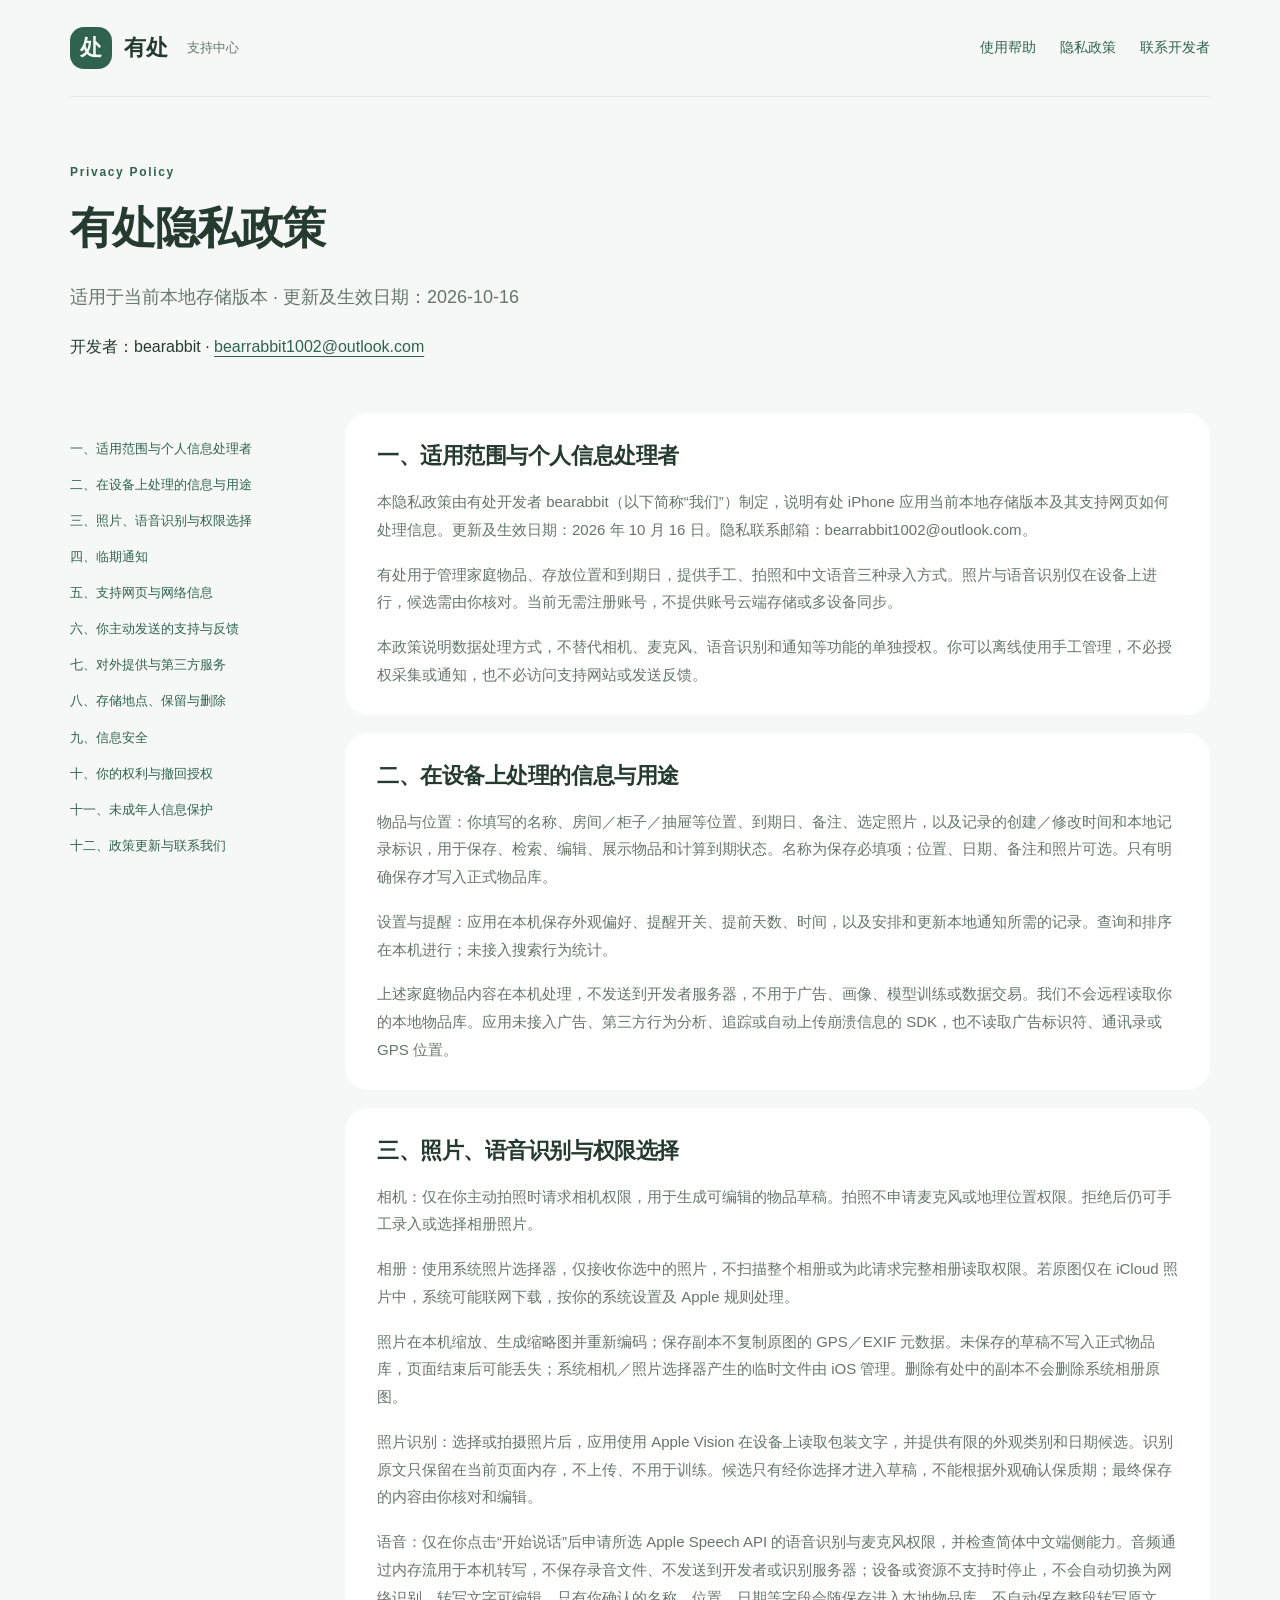
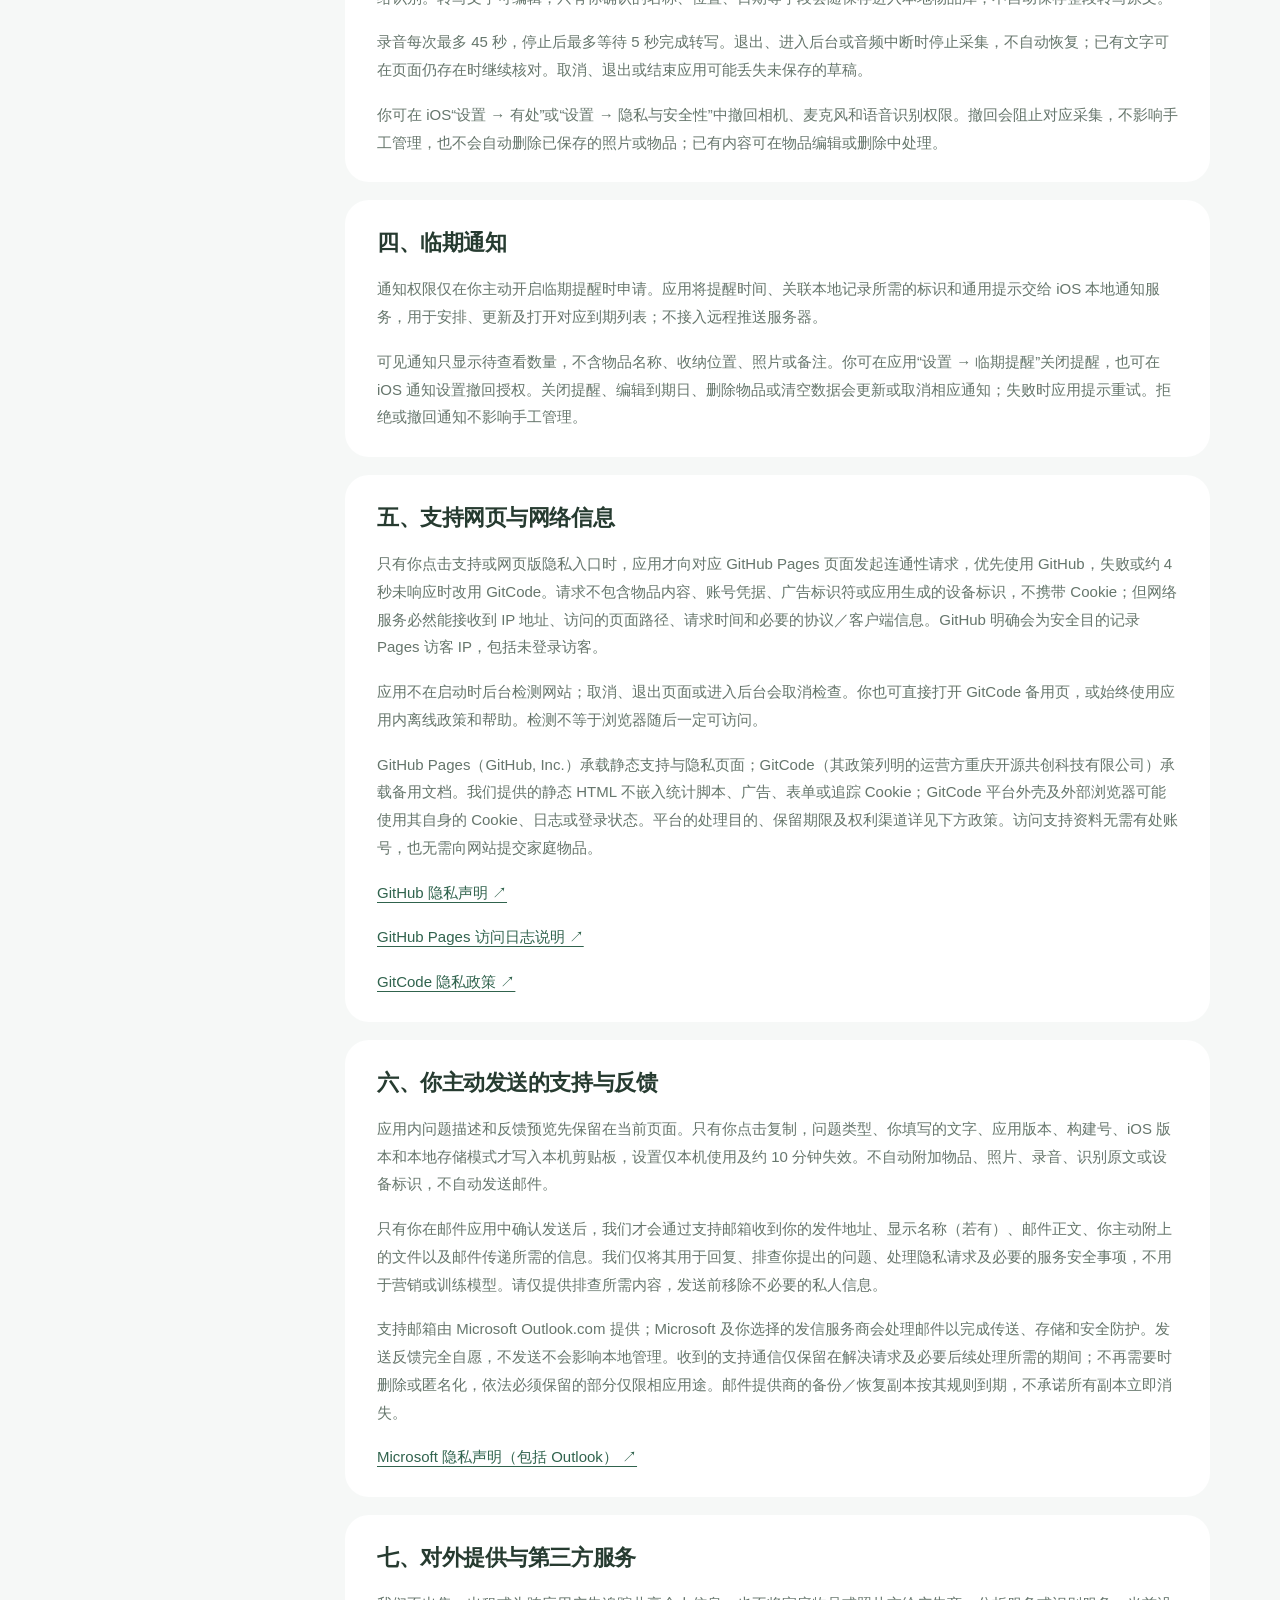
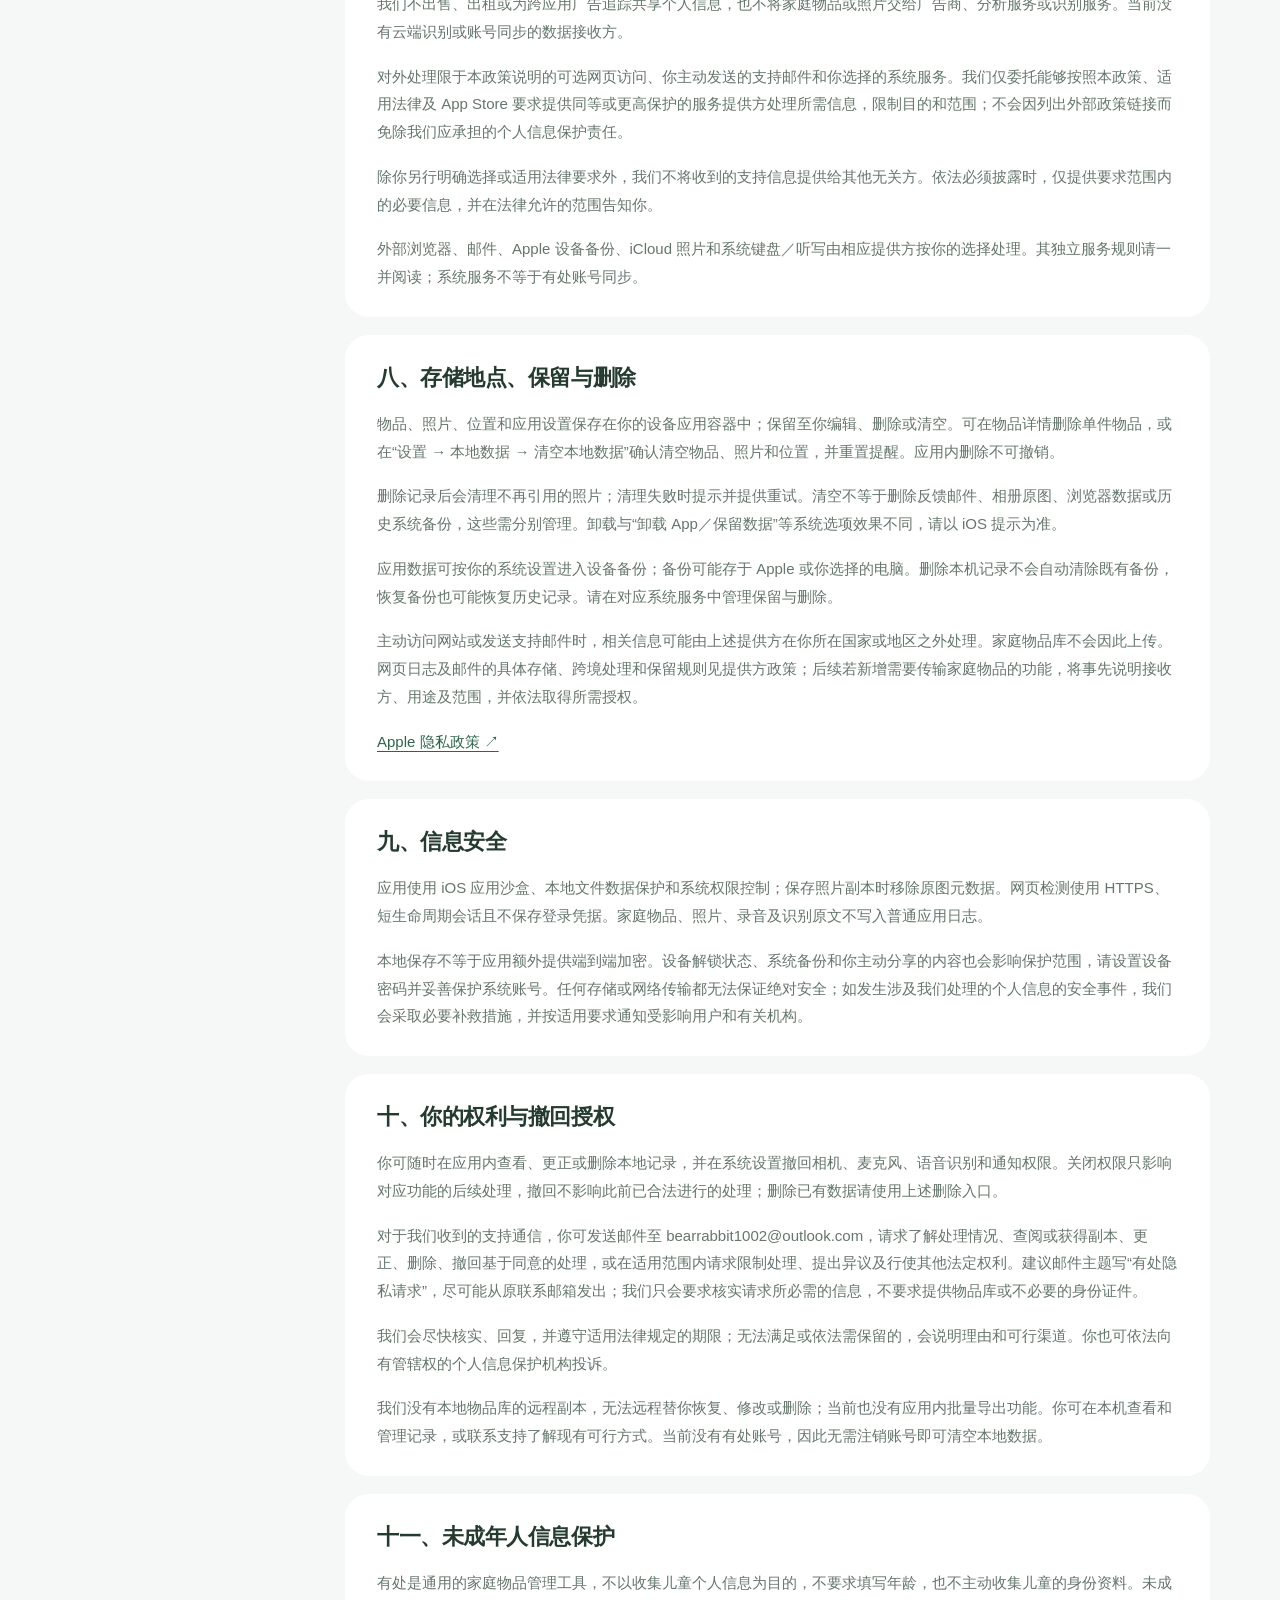
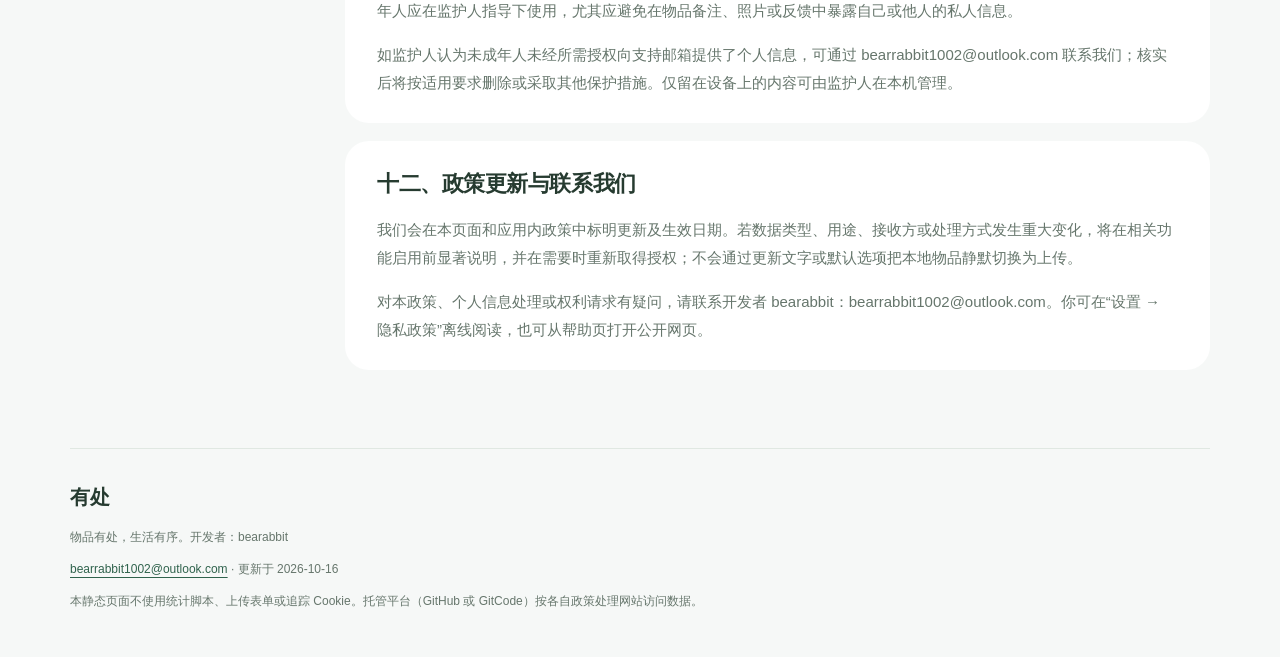
==== commit 9c47a81b: "Publish Youchu support and privacy website" ====
--- a/privacy.html
+++ b/privacy.html
@@ -21,7 +21,7 @@
 <a href="mailto:bearrabbit1002@outlook.com">联系开发者</a>
 </nav>
 </header>
-<main id="main"><section class="policy-heading"><p class="eyebrow">Privacy Policy</p><h1>有处隐私政策</h1><p class="intro">适用于当前本地存储版本 · 更新及生效日期：2026-10-16</p><p>开发者：bearabbit · <a href="mailto:bearrabbit1002@outlook.com">bearrabbit1002@outlook.com</a></p></section><div class="policy-layout"><aside aria-label="目录"><a href="#scope">一、适用范围与个人信息处理者</a><a href="#local">二、在设备上处理的信息与用途</a><a href="#photos">三、相机、照片与权限选择</a><a href="#notifications">四、临期通知</a><a href="#network">五、支持网页与网络信息</a><a href="#feedback">六、你主动发送的支持与反馈</a><a href="#sharing">七、对外提供与第三方服务</a><a href="#retention">八、存储地点、保留与删除</a><a href="#security">九、信息安全</a><a href="#rights">十、你的权利与撤回授权</a><a href="#children">十一、未成年人信息保护</a><a href="#updates">十二、政策更新与联系我们</a><a href="#development">附：开发版识别验证</a></aside><article><section id="scope" class="policy-section"><h2>一、适用范围与个人信息处理者</h2><p>本隐私政策由有处开发者 bearabbit（以下简称“我们”）制定，说明有处 iPhone 应用当前本地存储版本及其支持网页如何处理信息。更新及生效日期：2026 年 10 月 16 日。隐私联系邮箱：bearrabbit1002@outlook.com。</p><p>有处用于管理家庭物品、存放位置和到期日。当前无需注册账号，不提供账号云端存储或多设备同步。照片自动识别和语音普通入口尚未开放；单独的开发版验证说明不表示这些能力已在正式版提供。</p><p>本政策说明数据处理方式，不替代相机、通知等功能的单独授权。你可以先阅读或离线使用手工管理，不必授权相机、通知、访问支持网站或发送反馈。</p></section><section id="local" class="policy-section"><h2>二、在设备上处理的信息与用途</h2><p>物品与位置：你填写的名称、房间／柜子／抽屉等位置、到期日、备注、选定照片，以及记录的创建／修改时间和本地记录标识，用于保存、检索、编辑、展示物品和计算到期状态。名称为保存必填项；位置、日期、备注和照片可选。只有明确保存才写入正式物品库。</p><p>设置与提醒：应用在本机保存外观偏好、提醒开关、提前天数、时间，以及安排和更新本地通知所需的记录。查询和排序在本机进行；未接入搜索行为统计。</p><p>上述家庭物品内容在本机处理，不发送到开发者服务器，不用于广告、画像、模型训练或数据交易。我们不会远程读取你的本地物品库。应用未接入广告、第三方行为分析、追踪或自动上传崩溃信息的 SDK，也不读取广告标识符、通讯录或 GPS 位置。</p></section><section id="photos" class="policy-section"><h2>三、相机、照片与权限选择</h2><p>相机：仅在你主动拍照时请求相机权限，用于生成可编辑的物品草稿。拍照不申请麦克风或地理位置权限。拒绝后仍可手工录入或选择相册照片。</p><p>相册：使用系统照片选择器，仅接收你选中的照片，不扫描整个相册或为此请求完整相册读取权限。若原图仅在 iCloud 照片中，系统可能联网下载，按你的系统设置及 Apple 规则处理。</p><p>照片在本机缩放、生成缩略图并重新编码；保存副本不复制原图的 GPS／EXIF 元数据。未保存的草稿不写入正式物品库，页面结束后可能丢失；系统相机／照片选择器产生的临时文件由 iOS 管理。删除有处中的副本不会删除系统相册原图。</p><p>你可在 iOS“设置 → 有处”中撤回相机权限，或在设备提供的隐私与安全性设置中管理权限。撤回会阻止后续拍照，不会自动删除已经保存的照片；可在物品编辑或删除中处理已有副本。</p></section><section id="notifications" class="policy-section"><h2>四、临期通知</h2><p>通知权限仅在你主动开启临期提醒时申请。应用将提醒时间、关联本地记录所需的标识和通用提示交给 iOS 本地通知服务，用于安排、更新及打开对应到期列表；不接入远程推送服务器。</p><p>可见通知只显示待查看数量，不含物品名称、收纳位置、照片或备注。你可在应用“设置 → 临期提醒”关闭提醒，也可在 iOS 通知设置撤回授权。关闭提醒、编辑到期日、删除物品或清空数据会更新或取消相应通知；失败时应用提示重试。拒绝或撤回通知不影响手工管理。</p></section><section id="network" class="policy-section"><h2>五、支持网页与网络信息</h2><p>只有你点击支持或网页版隐私入口时，应用才向对应 GitHub Pages 页面发起连通性请求，优先使用 GitHub，失败或约 4 秒未响应时改用 GitCode。请求不包含物品内容、账号凭据、广告标识符或应用生成的设备标识，不携带 Cookie；但网络服务必然能接收到 IP 地址、访问的页面路径、请求时间和必要的协议／客户端信息。GitHub 明确会为安全目的记录 Pages 访客 IP，包括未登录访客。</p><p>应用不在启动时后台检测网站；取消、退出页面或进入后台会取消检查。你也可直接打开 GitCode 备用页，或始终使用应用内离线政策和帮助。检测不等于浏览器随后一定可访问。</p><p>GitHub Pages（GitHub, Inc.）承载静态支持与隐私页面；GitCode（其政策列明的运营方重庆开源共创科技有限公司）承载备用文档。我们提供的静态 HTML 不嵌入统计脚本、广告、表单或追踪 Cookie；GitCode 平台外壳及外部浏览器可能使用其自身的 Cookie、日志或登录状态。平台的处理目的、保留期限及权利渠道详见下方政策。访问支持资料无需有处账号，也无需向网站提交家庭物品。</p><p><a href="https://docs.github.com/en/site-policy/privacy-policies/github-general-privacy-statement">GitHub 隐私声明 ↗</a></p><p><a href="https://docs.github.com/en/pages/getting-started-with-github-pages/what-is-github-pages#data-collection">GitHub Pages 访问日志说明 ↗</a></p><p><a href="https://docs.gitcode.com/docs/help/home/protocol/privacy-policy/">GitCode 隐私政策 ↗</a></p></section><section id="feedback" class="policy-section"><h2>六、你主动发送的支持与反馈</h2><p>应用内问题描述和反馈预览先保留在当前页面。只有你点击复制，问题类型、你填写的文字、应用版本、构建号、iOS 版本和本地存储模式才写入本机剪贴板，设置仅本机使用及约 10 分钟失效。不自动附加物品、照片、录音、识别原文或设备标识，不自动发送邮件。</p><p>只有你在邮件应用中确认发送后，我们才会通过支持邮箱收到你的发件地址、显示名称（若有）、邮件正文、你主动附上的文件以及邮件传递所需的信息。我们仅将其用于回复、排查你提出的问题、处理隐私请求及必要的服务安全事项，不用于营销或训练模型。请仅提供排查所需内容，发送前移除不必要的私人信息。</p><p>支持邮箱由 Microsoft Outlook.com 提供；Microsoft 及你选择的发信服务商会处理邮件以完成传送、存储和安全防护。发送反馈完全自愿，不发送不会影响本地管理。收到的支持通信仅保留在解决请求及必要后续处理所需的期间；不再需要时删除或匿名化，依法必须保留的部分仅限相应用途。邮件提供商的备份／恢复副本按其规则到期，不承诺所有副本立即消失。</p><p><a href="https://www.microsoft.com/zh-cn/privacy/privacystatement">Microsoft 隐私声明（包括 Outlook） ↗</a></p></section><section id="sharing" class="policy-section"><h2>七、对外提供与第三方服务</h2><p>我们不出售、出租或为跨应用广告追踪共享个人信息，也不将家庭物品或照片交给广告商、分析服务或识别服务。当前没有云端识别或账号同步的数据接收方。</p><p>对外处理限于本政策说明的可选网页访问、你主动发送的支持邮件和你选择的系统服务。我们仅委托能够按照本政策、适用法律及 App Store 要求提供同等或更高保护的服务提供方处理所需信息，限制目的和范围；不会因列出外部政策链接而免除我们应承担的个人信息保护责任。</p><p>除你另行明确选择或适用法律要求外，我们不将收到的支持信息提供给其他无关方。依法必须披露时，仅提供要求范围内的必要信息，并在法律允许的范围告知你。</p><p>外部浏览器、邮件、Apple 设备备份、iCloud 照片和系统键盘／听写由相应提供方按你的选择处理。其独立服务规则请一并阅读；系统服务不等于有处账号同步。</p></section><section id="retention" class="policy-section"><h2>八、存储地点、保留与删除</h2><p>物品、照片、位置和应用设置保存在你的设备应用容器中；保留至你编辑、删除或清空。可在物品详情删除单件物品，或在“设置 → 本地数据 → 清空本地数据”确认清空物品、照片和位置，并重置提醒。应用内删除不可撤销。</p><p>删除记录后会清理不再引用的照片；清理失败时提示并提供重试。清空不等于删除反馈邮件、相册原图、浏览器数据或历史系统备份，这些需分别管理。卸载与“卸载 App／保留数据”等系统选项效果不同，请以 iOS 提示为准。</p><p>应用数据可按你的系统设置进入设备备份；备份可能存于 Apple 或你选择的电脑。删除本机记录不会自动清除既有备份，恢复备份也可能恢复历史记录。请在对应系统服务中管理保留与删除。</p><p>主动访问网站或发送支持邮件时，相关信息可能由上述提供方在你所在国家或地区之外处理。家庭物品库不会因此上传。网页日志及邮件的具体存储、跨境处理和保留规则见提供方政策；后续若新增需要传输家庭物品的功能，将事先说明接收方、用途及范围，并依法取得所需授权。</p><p><a href="https://www.apple.com/legal/privacy/szh/">Apple 隐私政策 ↗</a></p></section><section id="security" class="policy-section"><h2>九、信息安全</h2><p>应用使用 iOS 应用沙盒、本地文件数据保护和系统权限控制；保存照片副本时移除原图元数据。网页检测使用 HTTPS、短生命周期会话且不保存登录凭据。家庭物品、照片、录音及识别原文不写入普通应用日志。</p><p>本地保存不等于应用额外提供端到端加密。设备解锁状态、系统备份和你主动分享的内容也会影响保护范围，请设置设备密码并妥善保护系统账号。任何存储或网络传输都无法保证绝对安全；如发生涉及我们处理的个人信息的安全事件，我们会采取必要补救措施，并按适用要求通知受影响用户和有关机构。</p></section><section id="rights" class="policy-section"><h2>十、你的权利与撤回授权</h2><p>你可随时在应用内查看、更正或删除本地记录，并在系统设置撤回相机和通知权限。关闭权限只影响对应功能的后续处理，撤回不影响此前已合法进行的处理；删除已有数据请使用上述删除入口。</p><p>对于我们收到的支持通信，你可发送邮件至 bearrabbit1002@outlook.com，请求了解处理情况、查阅或获得副本、更正、删除、撤回基于同意的处理，或在适用范围内请求限制处理、提出异议及行使其他法定权利。建议邮件主题写“有处隐私请求”，尽可能从原联系邮箱发出；我们只会要求核实请求所必需的信息，不要求提供物品库或不必要的身份证件。</p><p>我们会尽快核实、回复，并遵守适用法律规定的期限；无法满足或依法需保留的，会说明理由和可行渠道。你也可依法向有管辖权的个人信息保护机构投诉。</p><p>我们没有本地物品库的远程副本，无法远程替你恢复、修改或删除；当前也没有应用内批量导出功能。你可在本机查看和管理记录，或联系支持了解现有可行方式。当前没有有处账号，因此无需注销账号即可清空本地数据。</p></section><section id="children" class="policy-section"><h2>十一、未成年人信息保护</h2><p>有处是通用的家庭物品管理工具，不以收集儿童个人信息为目的，不要求填写年龄，也不主动收集儿童的身份资料。未成年人应在监护人指导下使用，尤其应避免在物品备注、照片或反馈中暴露自己或他人的私人信息。</p><p>如监护人认为未成年人未经所需授权向支持邮箱提供了个人信息，可通过 bearrabbit1002@outlook.com 联系我们；核实后将按适用要求删除或采取其他保护措施。仅留在设备上的内容可由监护人在本机管理。</p></section><section id="updates" class="policy-section"><h2>十二、政策更新与联系我们</h2><p>我们会在本页面和应用内政策中标明更新及生效日期。若数据类型、用途、接收方或处理方式发生重大变化，将在相关功能启用前显著说明，并在需要时重新取得授权；不会通过更新文字或默认选项把本地物品静默切换为上传。</p><p>对本政策、个人信息处理或权利请求有疑问，请联系开发者 bearabbit：bearrabbit1002@outlook.com。你可在“设置 → 隐私政策”离线阅读，也可从帮助页打开公开网页。</p></section><section id="development" class="policy-section"><h2>附：开发版识别验证</h2><p>主动使用开发版识别验证时，照片和语音仅在本机处理。语音按需申请麦克风及语音识别授权，检查端侧能力并强制端侧请求，不支持时停止，不转为上传。录音不保存为文件，原文只留在内存；退出、后台或音频中断会停止。隔离验证入口不写入正式物品；“识别录入联调”可在逐项核对草稿并明确保存后写入本地。正常自动识别与语音入口仍需通过真实样本质量验证后开放。</p></section></article></div></main>
+<main id="main"><section class="policy-heading"><p class="eyebrow">Privacy Policy</p><h1>有处隐私政策</h1><p class="intro">适用于当前本地存储版本 · 更新及生效日期：2026-10-16</p><p>开发者：bearabbit · <a href="mailto:bearrabbit1002@outlook.com">bearrabbit1002@outlook.com</a></p></section><div class="policy-layout"><aside aria-label="目录"><a href="#scope">一、适用范围与个人信息处理者</a><a href="#local">二、在设备上处理的信息与用途</a><a href="#photos">三、照片、语音识别与权限选择</a><a href="#notifications">四、临期通知</a><a href="#network">五、支持网页与网络信息</a><a href="#feedback">六、你主动发送的支持与反馈</a><a href="#sharing">七、对外提供与第三方服务</a><a href="#retention">八、存储地点、保留与删除</a><a href="#security">九、信息安全</a><a href="#rights">十、你的权利与撤回授权</a><a href="#children">十一、未成年人信息保护</a><a href="#updates">十二、政策更新与联系我们</a></aside><article><section id="scope" class="policy-section"><h2>一、适用范围与个人信息处理者</h2><p>本隐私政策由有处开发者 bearabbit（以下简称“我们”）制定，说明有处 iPhone 应用当前本地存储版本及其支持网页如何处理信息。更新及生效日期：2026 年 10 月 16 日。隐私联系邮箱：bearrabbit1002@outlook.com。</p><p>有处用于管理家庭物品、存放位置和到期日，提供手工、拍照和中文语音三种录入方式。照片与语音识别仅在设备上进行，候选需由你核对。当前无需注册账号，不提供账号云端存储或多设备同步。</p><p>本政策说明数据处理方式，不替代相机、麦克风、语音识别和通知等功能的单独授权。你可以离线使用手工管理，不必授权采集或通知，也不必访问支持网站或发送反馈。</p></section><section id="local" class="policy-section"><h2>二、在设备上处理的信息与用途</h2><p>物品与位置：你填写的名称、房间／柜子／抽屉等位置、到期日、备注、选定照片，以及记录的创建／修改时间和本地记录标识，用于保存、检索、编辑、展示物品和计算到期状态。名称为保存必填项；位置、日期、备注和照片可选。只有明确保存才写入正式物品库。</p><p>设置与提醒：应用在本机保存外观偏好、提醒开关、提前天数、时间，以及安排和更新本地通知所需的记录。查询和排序在本机进行；未接入搜索行为统计。</p><p>上述家庭物品内容在本机处理，不发送到开发者服务器，不用于广告、画像、模型训练或数据交易。我们不会远程读取你的本地物品库。应用未接入广告、第三方行为分析、追踪或自动上传崩溃信息的 SDK，也不读取广告标识符、通讯录或 GPS 位置。</p></section><section id="photos" class="policy-section"><h2>三、照片、语音识别与权限选择</h2><p>相机：仅在你主动拍照时请求相机权限，用于生成可编辑的物品草稿。拍照不申请麦克风或地理位置权限。拒绝后仍可手工录入或选择相册照片。</p><p>相册：使用系统照片选择器，仅接收你选中的照片，不扫描整个相册或为此请求完整相册读取权限。若原图仅在 iCloud 照片中，系统可能联网下载，按你的系统设置及 Apple 规则处理。</p><p>照片在本机缩放、生成缩略图并重新编码；保存副本不复制原图的 GPS／EXIF 元数据。未保存的草稿不写入正式物品库，页面结束后可能丢失；系统相机／照片选择器产生的临时文件由 iOS 管理。删除有处中的副本不会删除系统相册原图。</p><p>照片识别：选择或拍摄照片后，应用使用 Apple Vision 在设备上读取包装文字，并提供有限的外观类别和日期候选。识别原文只保留在当前页面内存，不上传、不用于训练。候选只有经你选择才进入草稿，不能根据外观确认保质期；最终保存的内容由你核对和编辑。</p><p>语音：仅在你点击“开始说话”后申请所选 Apple Speech API 的语音识别与麦克风权限，并检查简体中文端侧能力。音频通过内存流用于本机转写，不保存录音文件、不发送到开发者或识别服务器；设备或资源不支持时停止，不会自动切换为网络识别。转写文字可编辑，只有你确认的名称、位置、日期等字段会随保存进入本地物品库，不自动保存整段转写原文。</p><p>录音每次最多 45 秒，停止后最多等待 5 秒完成转写。退出、进入后台或音频中断时停止采集，不自动恢复；已有文字可在页面仍存在时继续核对。取消、退出或结束应用可能丢失未保存的草稿。</p><p>你可在 iOS“设置 → 有处”或“设置 → 隐私与安全性”中撤回相机、麦克风和语音识别权限。撤回会阻止对应采集，不影响手工管理，也不会自动删除已保存的照片或物品；已有内容可在物品编辑或删除中处理。</p></section><section id="notifications" class="policy-section"><h2>四、临期通知</h2><p>通知权限仅在你主动开启临期提醒时申请。应用将提醒时间、关联本地记录所需的标识和通用提示交给 iOS 本地通知服务，用于安排、更新及打开对应到期列表；不接入远程推送服务器。</p><p>可见通知只显示待查看数量，不含物品名称、收纳位置、照片或备注。你可在应用“设置 → 临期提醒”关闭提醒，也可在 iOS 通知设置撤回授权。关闭提醒、编辑到期日、删除物品或清空数据会更新或取消相应通知；失败时应用提示重试。拒绝或撤回通知不影响手工管理。</p></section><section id="network" class="policy-section"><h2>五、支持网页与网络信息</h2><p>只有你点击支持或网页版隐私入口时，应用才向对应 GitHub Pages 页面发起连通性请求，优先使用 GitHub，失败或约 4 秒未响应时改用 GitCode。请求不包含物品内容、账号凭据、广告标识符或应用生成的设备标识，不携带 Cookie；但网络服务必然能接收到 IP 地址、访问的页面路径、请求时间和必要的协议／客户端信息。GitHub 明确会为安全目的记录 Pages 访客 IP，包括未登录访客。</p><p>应用不在启动时后台检测网站；取消、退出页面或进入后台会取消检查。你也可直接打开 GitCode 备用页，或始终使用应用内离线政策和帮助。检测不等于浏览器随后一定可访问。</p><p>GitHub Pages（GitHub, Inc.）承载静态支持与隐私页面；GitCode（其政策列明的运营方重庆开源共创科技有限公司）承载备用文档。我们提供的静态 HTML 不嵌入统计脚本、广告、表单或追踪 Cookie；GitCode 平台外壳及外部浏览器可能使用其自身的 Cookie、日志或登录状态。平台的处理目的、保留期限及权利渠道详见下方政策。访问支持资料无需有处账号，也无需向网站提交家庭物品。</p><p><a href="https://docs.github.com/en/site-policy/privacy-policies/github-general-privacy-statement">GitHub 隐私声明 ↗</a></p><p><a href="https://docs.github.com/en/pages/getting-started-with-github-pages/what-is-github-pages#data-collection">GitHub Pages 访问日志说明 ↗</a></p><p><a href="https://docs.gitcode.com/docs/help/home/protocol/privacy-policy/">GitCode 隐私政策 ↗</a></p></section><section id="feedback" class="policy-section"><h2>六、你主动发送的支持与反馈</h2><p>应用内问题描述和反馈预览先保留在当前页面。只有你点击复制，问题类型、你填写的文字、应用版本、构建号、iOS 版本和本地存储模式才写入本机剪贴板，设置仅本机使用及约 10 分钟失效。不自动附加物品、照片、录音、识别原文或设备标识，不自动发送邮件。</p><p>只有你在邮件应用中确认发送后，我们才会通过支持邮箱收到你的发件地址、显示名称（若有）、邮件正文、你主动附上的文件以及邮件传递所需的信息。我们仅将其用于回复、排查你提出的问题、处理隐私请求及必要的服务安全事项，不用于营销或训练模型。请仅提供排查所需内容，发送前移除不必要的私人信息。</p><p>支持邮箱由 Microsoft Outlook.com 提供；Microsoft 及你选择的发信服务商会处理邮件以完成传送、存储和安全防护。发送反馈完全自愿，不发送不会影响本地管理。收到的支持通信仅保留在解决请求及必要后续处理所需的期间；不再需要时删除或匿名化，依法必须保留的部分仅限相应用途。邮件提供商的备份／恢复副本按其规则到期，不承诺所有副本立即消失。</p><p><a href="https://www.microsoft.com/zh-cn/privacy/privacystatement">Microsoft 隐私声明（包括 Outlook） ↗</a></p></section><section id="sharing" class="policy-section"><h2>七、对外提供与第三方服务</h2><p>我们不出售、出租或为跨应用广告追踪共享个人信息，也不将家庭物品或照片交给广告商、分析服务或识别服务。当前没有云端识别或账号同步的数据接收方。</p><p>对外处理限于本政策说明的可选网页访问、你主动发送的支持邮件和你选择的系统服务。我们仅委托能够按照本政策、适用法律及 App Store 要求提供同等或更高保护的服务提供方处理所需信息，限制目的和范围；不会因列出外部政策链接而免除我们应承担的个人信息保护责任。</p><p>除你另行明确选择或适用法律要求外，我们不将收到的支持信息提供给其他无关方。依法必须披露时，仅提供要求范围内的必要信息，并在法律允许的范围告知你。</p><p>外部浏览器、邮件、Apple 设备备份、iCloud 照片和系统键盘／听写由相应提供方按你的选择处理。其独立服务规则请一并阅读；系统服务不等于有处账号同步。</p></section><section id="retention" class="policy-section"><h2>八、存储地点、保留与删除</h2><p>物品、照片、位置和应用设置保存在你的设备应用容器中；保留至你编辑、删除或清空。可在物品详情删除单件物品，或在“设置 → 本地数据 → 清空本地数据”确认清空物品、照片和位置，并重置提醒。应用内删除不可撤销。</p><p>删除记录后会清理不再引用的照片；清理失败时提示并提供重试。清空不等于删除反馈邮件、相册原图、浏览器数据或历史系统备份，这些需分别管理。卸载与“卸载 App／保留数据”等系统选项效果不同，请以 iOS 提示为准。</p><p>应用数据可按你的系统设置进入设备备份；备份可能存于 Apple 或你选择的电脑。删除本机记录不会自动清除既有备份，恢复备份也可能恢复历史记录。请在对应系统服务中管理保留与删除。</p><p>主动访问网站或发送支持邮件时，相关信息可能由上述提供方在你所在国家或地区之外处理。家庭物品库不会因此上传。网页日志及邮件的具体存储、跨境处理和保留规则见提供方政策；后续若新增需要传输家庭物品的功能，将事先说明接收方、用途及范围，并依法取得所需授权。</p><p><a href="https://www.apple.com/legal/privacy/szh/">Apple 隐私政策 ↗</a></p></section><section id="security" class="policy-section"><h2>九、信息安全</h2><p>应用使用 iOS 应用沙盒、本地文件数据保护和系统权限控制；保存照片副本时移除原图元数据。网页检测使用 HTTPS、短生命周期会话且不保存登录凭据。家庭物品、照片、录音及识别原文不写入普通应用日志。</p><p>本地保存不等于应用额外提供端到端加密。设备解锁状态、系统备份和你主动分享的内容也会影响保护范围，请设置设备密码并妥善保护系统账号。任何存储或网络传输都无法保证绝对安全；如发生涉及我们处理的个人信息的安全事件，我们会采取必要补救措施，并按适用要求通知受影响用户和有关机构。</p></section><section id="rights" class="policy-section"><h2>十、你的权利与撤回授权</h2><p>你可随时在应用内查看、更正或删除本地记录，并在系统设置撤回相机、麦克风、语音识别和通知权限。关闭权限只影响对应功能的后续处理，撤回不影响此前已合法进行的处理；删除已有数据请使用上述删除入口。</p><p>对于我们收到的支持通信，你可发送邮件至 bearrabbit1002@outlook.com，请求了解处理情况、查阅或获得副本、更正、删除、撤回基于同意的处理，或在适用范围内请求限制处理、提出异议及行使其他法定权利。建议邮件主题写“有处隐私请求”，尽可能从原联系邮箱发出；我们只会要求核实请求所必需的信息，不要求提供物品库或不必要的身份证件。</p><p>我们会尽快核实、回复，并遵守适用法律规定的期限；无法满足或依法需保留的，会说明理由和可行渠道。你也可依法向有管辖权的个人信息保护机构投诉。</p><p>我们没有本地物品库的远程副本，无法远程替你恢复、修改或删除；当前也没有应用内批量导出功能。你可在本机查看和管理记录，或联系支持了解现有可行方式。当前没有有处账号，因此无需注销账号即可清空本地数据。</p></section><section id="children" class="policy-section"><h2>十一、未成年人信息保护</h2><p>有处是通用的家庭物品管理工具，不以收集儿童个人信息为目的，不要求填写年龄，也不主动收集儿童的身份资料。未成年人应在监护人指导下使用，尤其应避免在物品备注、照片或反馈中暴露自己或他人的私人信息。</p><p>如监护人认为未成年人未经所需授权向支持邮箱提供了个人信息，可通过 bearrabbit1002@outlook.com 联系我们；核实后将按适用要求删除或采取其他保护措施。仅留在设备上的内容可由监护人在本机管理。</p></section><section id="updates" class="policy-section"><h2>十二、政策更新与联系我们</h2><p>我们会在本页面和应用内政策中标明更新及生效日期。若数据类型、用途、接收方或处理方式发生重大变化，将在相关功能启用前显著说明，并在需要时重新取得授权；不会通过更新文字或默认选项把本地物品静默切换为上传。</p><p>对本政策、个人信息处理或权利请求有疑问，请联系开发者 bearabbit：bearrabbit1002@outlook.com。你可在“设置 → 隐私政策”离线阅读，也可从帮助页打开公开网页。</p></section></article></div></main>
 <footer>
 <strong>有处</strong>
 <p>物品有处，生活有序。开发者：bearabbit</p>
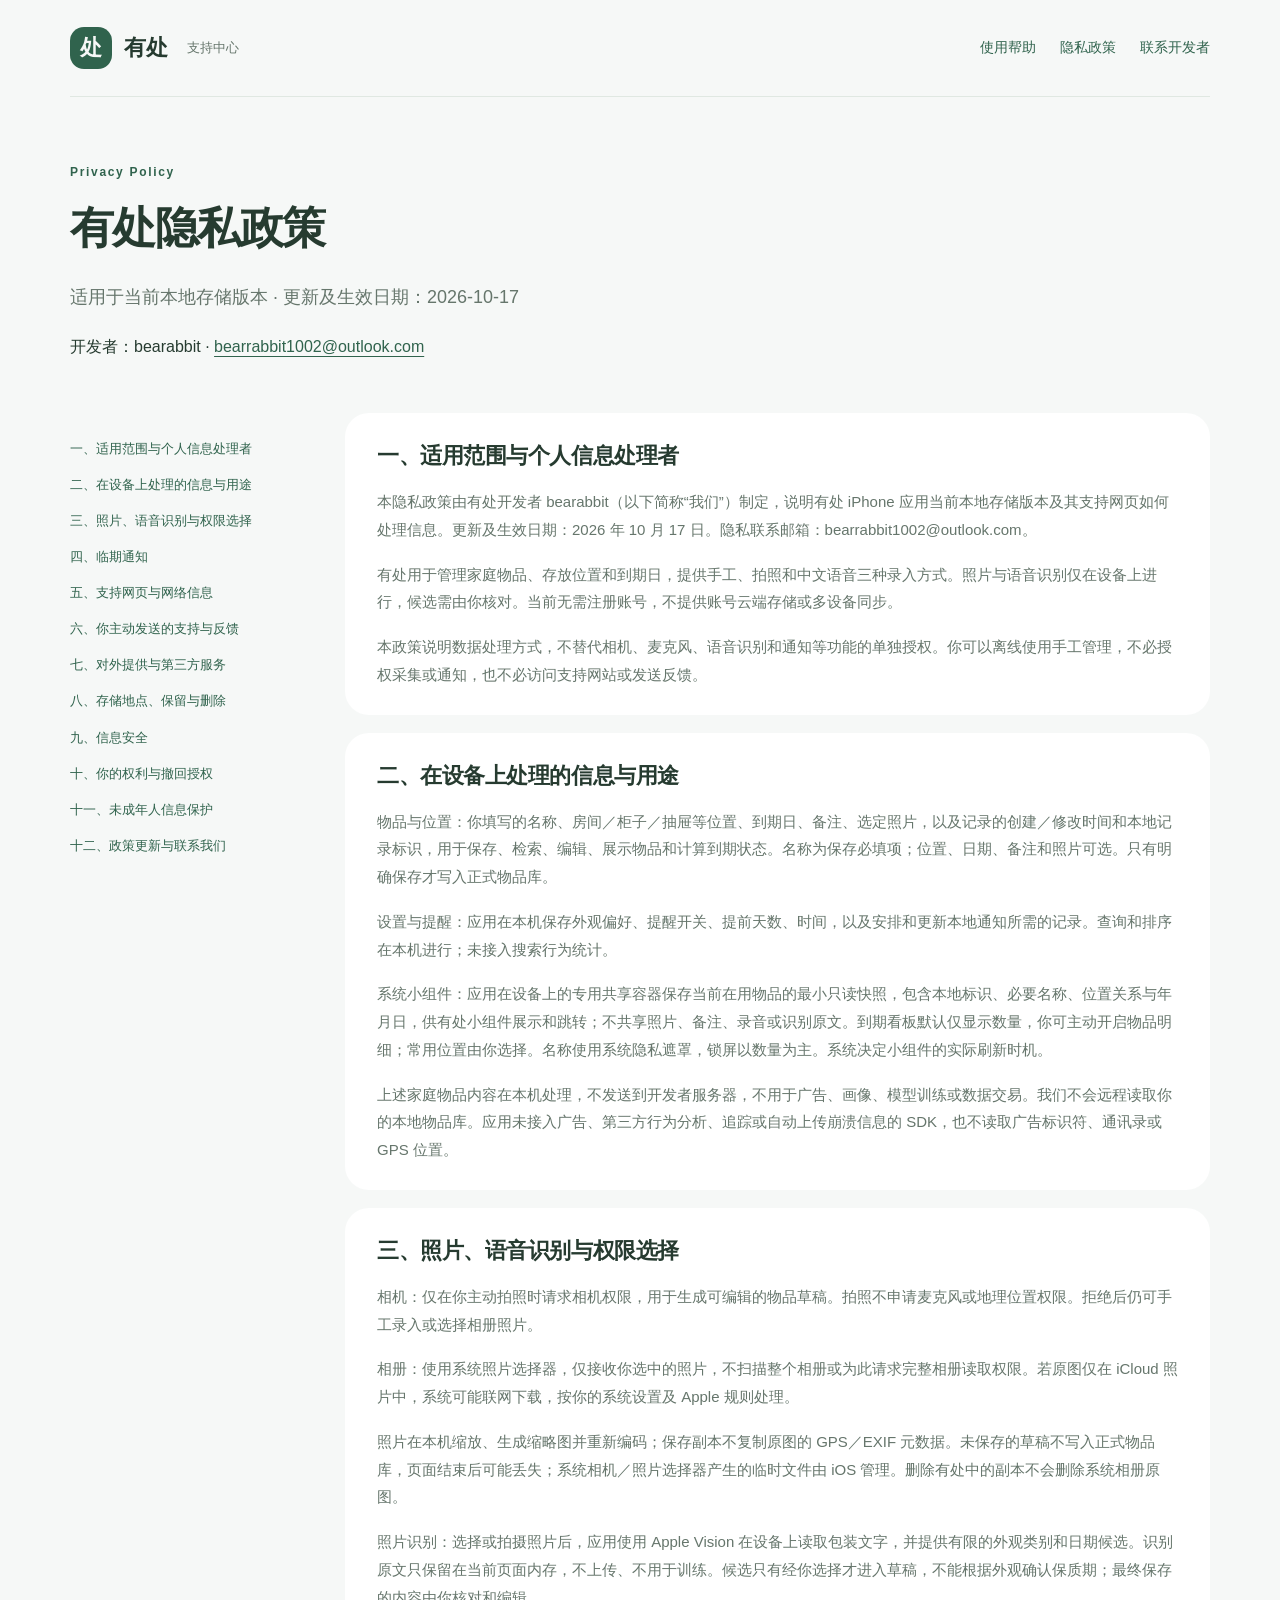
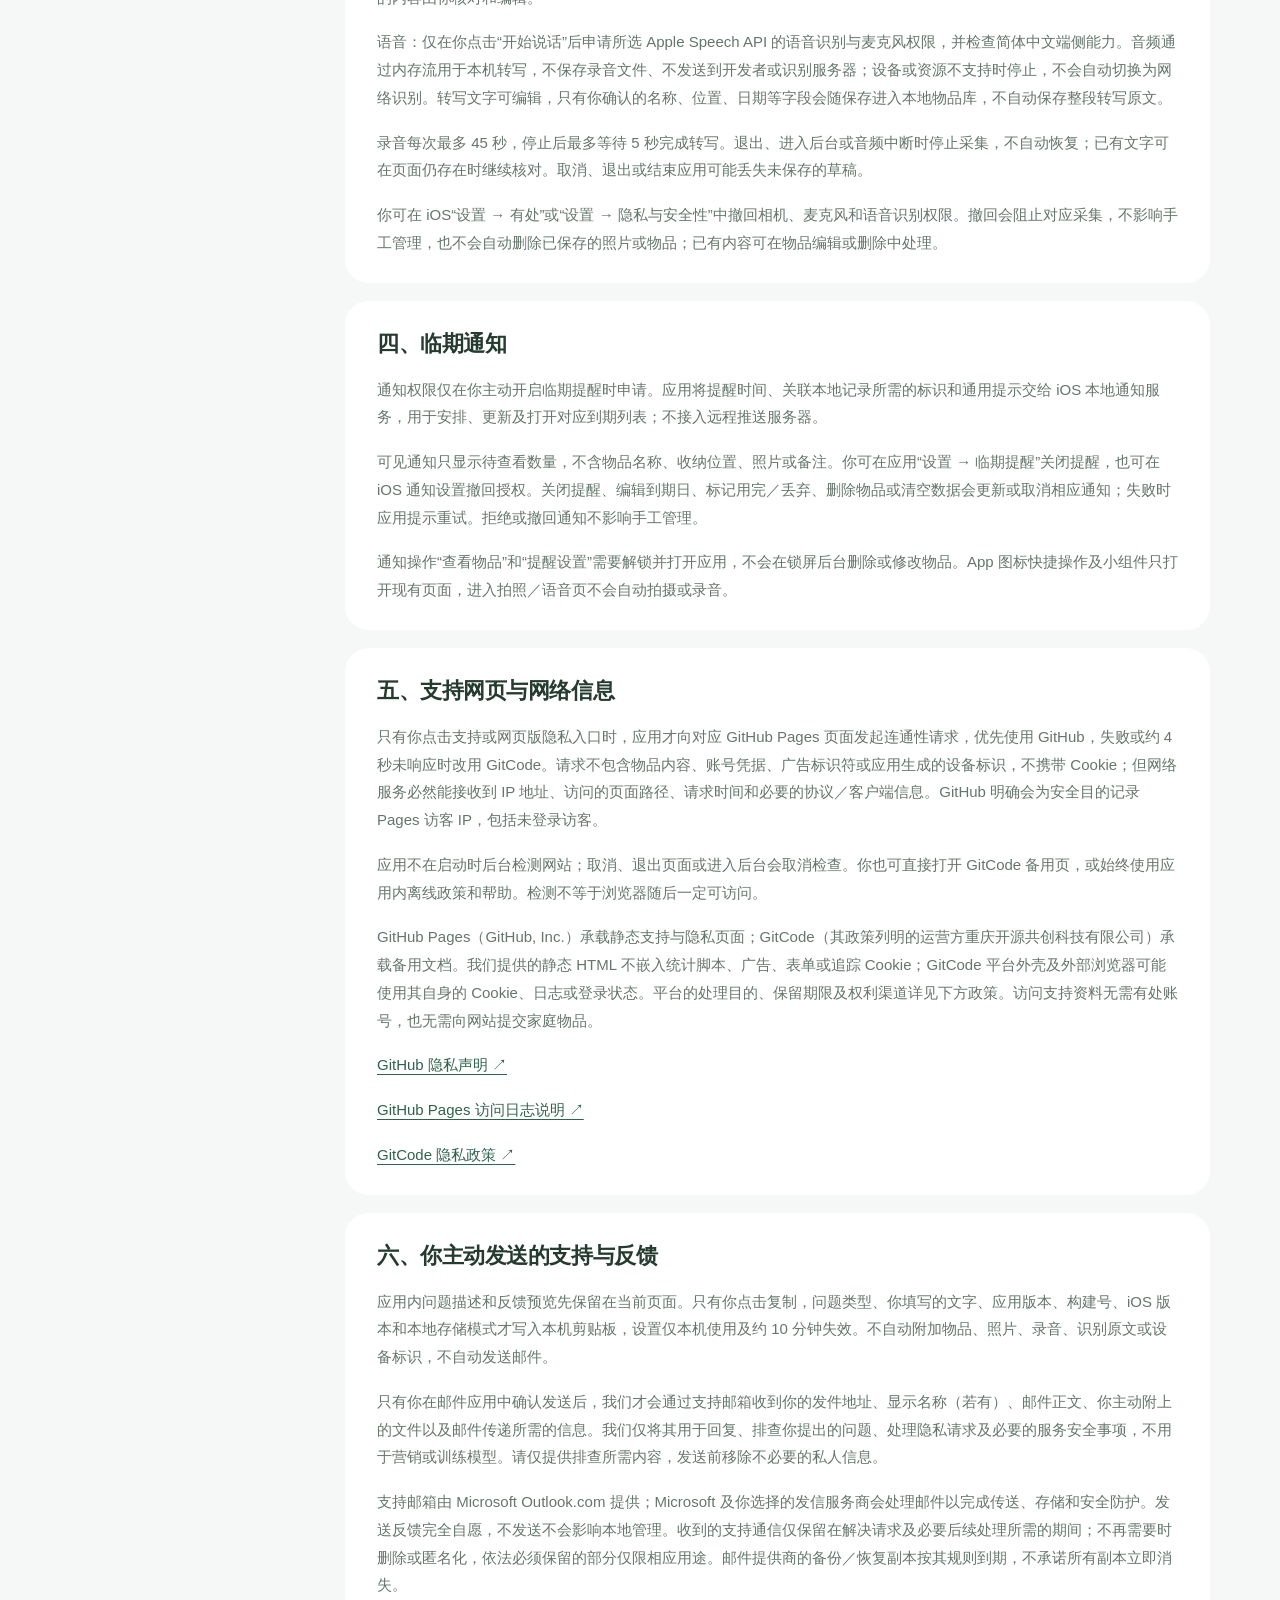
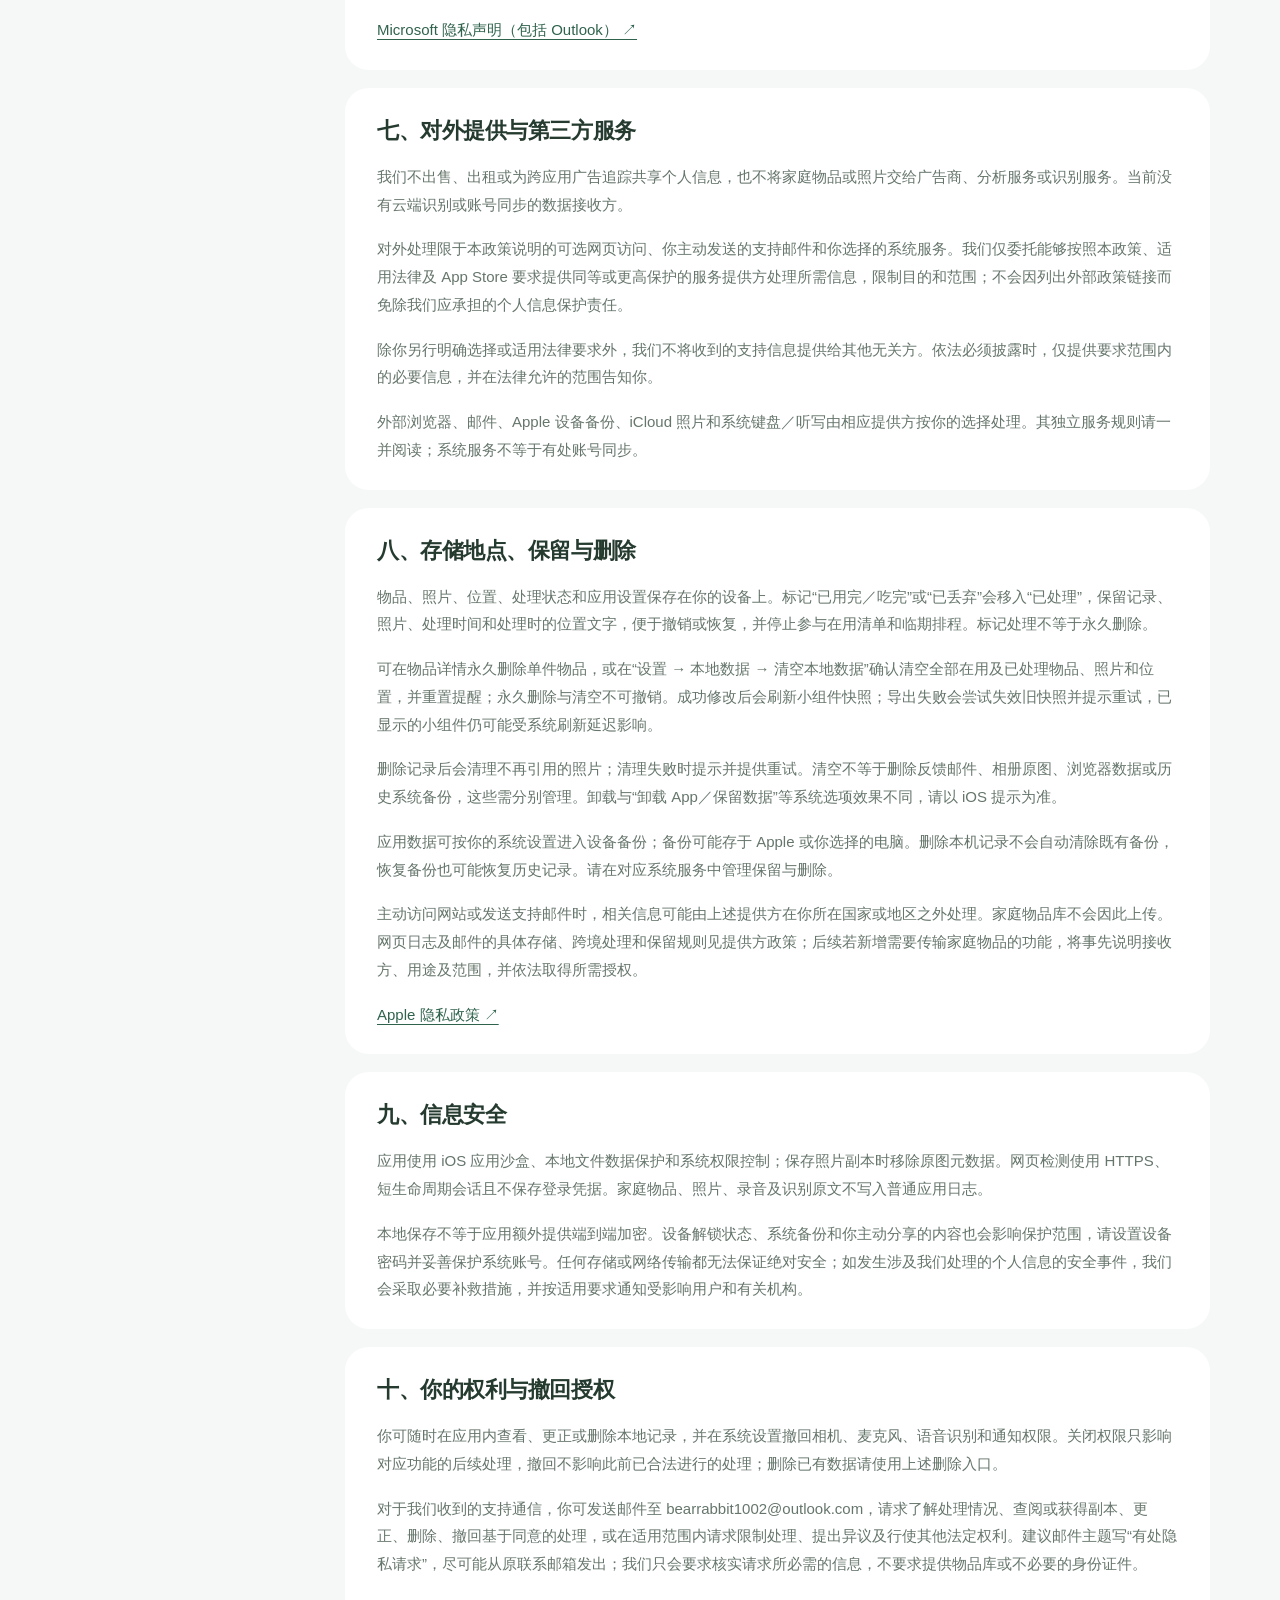
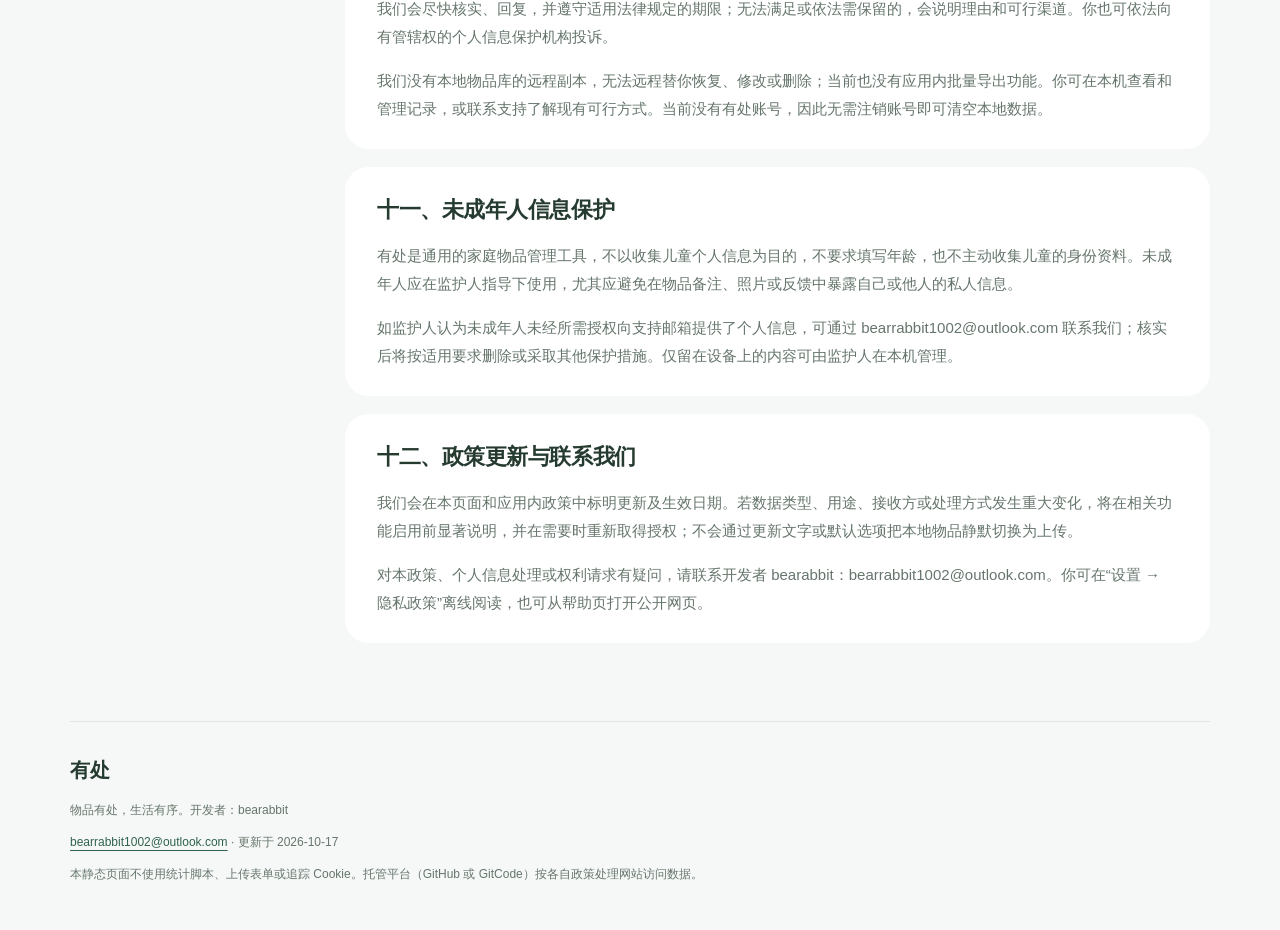
==== commit 86fd4f09: "Publish Youchu support and privacy website" ====
--- a/privacy.html
+++ b/privacy.html
@@ -21,12 +21,12 @@
 <a href="mailto:bearrabbit1002@outlook.com">联系开发者</a>
 </nav>
 </header>
-<main id="main"><section class="policy-heading"><p class="eyebrow">Privacy Policy</p><h1>有处隐私政策</h1><p class="intro">适用于当前本地存储版本 · 更新及生效日期：2026-10-16</p><p>开发者：bearabbit · <a href="mailto:bearrabbit1002@outlook.com">bearrabbit1002@outlook.com</a></p></section><div class="policy-layout"><aside aria-label="目录"><a href="#scope">一、适用范围与个人信息处理者</a><a href="#local">二、在设备上处理的信息与用途</a><a href="#photos">三、照片、语音识别与权限选择</a><a href="#notifications">四、临期通知</a><a href="#network">五、支持网页与网络信息</a><a href="#feedback">六、你主动发送的支持与反馈</a><a href="#sharing">七、对外提供与第三方服务</a><a href="#retention">八、存储地点、保留与删除</a><a href="#security">九、信息安全</a><a href="#rights">十、你的权利与撤回授权</a><a href="#children">十一、未成年人信息保护</a><a href="#updates">十二、政策更新与联系我们</a></aside><article><section id="scope" class="policy-section"><h2>一、适用范围与个人信息处理者</h2><p>本隐私政策由有处开发者 bearabbit（以下简称“我们”）制定，说明有处 iPhone 应用当前本地存储版本及其支持网页如何处理信息。更新及生效日期：2026 年 10 月 16 日。隐私联系邮箱：bearrabbit1002@outlook.com。</p><p>有处用于管理家庭物品、存放位置和到期日，提供手工、拍照和中文语音三种录入方式。照片与语音识别仅在设备上进行，候选需由你核对。当前无需注册账号，不提供账号云端存储或多设备同步。</p><p>本政策说明数据处理方式，不替代相机、麦克风、语音识别和通知等功能的单独授权。你可以离线使用手工管理，不必授权采集或通知，也不必访问支持网站或发送反馈。</p></section><section id="local" class="policy-section"><h2>二、在设备上处理的信息与用途</h2><p>物品与位置：你填写的名称、房间／柜子／抽屉等位置、到期日、备注、选定照片，以及记录的创建／修改时间和本地记录标识，用于保存、检索、编辑、展示物品和计算到期状态。名称为保存必填项；位置、日期、备注和照片可选。只有明确保存才写入正式物品库。</p><p>设置与提醒：应用在本机保存外观偏好、提醒开关、提前天数、时间，以及安排和更新本地通知所需的记录。查询和排序在本机进行；未接入搜索行为统计。</p><p>上述家庭物品内容在本机处理，不发送到开发者服务器，不用于广告、画像、模型训练或数据交易。我们不会远程读取你的本地物品库。应用未接入广告、第三方行为分析、追踪或自动上传崩溃信息的 SDK，也不读取广告标识符、通讯录或 GPS 位置。</p></section><section id="photos" class="policy-section"><h2>三、照片、语音识别与权限选择</h2><p>相机：仅在你主动拍照时请求相机权限，用于生成可编辑的物品草稿。拍照不申请麦克风或地理位置权限。拒绝后仍可手工录入或选择相册照片。</p><p>相册：使用系统照片选择器，仅接收你选中的照片，不扫描整个相册或为此请求完整相册读取权限。若原图仅在 iCloud 照片中，系统可能联网下载，按你的系统设置及 Apple 规则处理。</p><p>照片在本机缩放、生成缩略图并重新编码；保存副本不复制原图的 GPS／EXIF 元数据。未保存的草稿不写入正式物品库，页面结束后可能丢失；系统相机／照片选择器产生的临时文件由 iOS 管理。删除有处中的副本不会删除系统相册原图。</p><p>照片识别：选择或拍摄照片后，应用使用 Apple Vision 在设备上读取包装文字，并提供有限的外观类别和日期候选。识别原文只保留在当前页面内存，不上传、不用于训练。候选只有经你选择才进入草稿，不能根据外观确认保质期；最终保存的内容由你核对和编辑。</p><p>语音：仅在你点击“开始说话”后申请所选 Apple Speech API 的语音识别与麦克风权限，并检查简体中文端侧能力。音频通过内存流用于本机转写，不保存录音文件、不发送到开发者或识别服务器；设备或资源不支持时停止，不会自动切换为网络识别。转写文字可编辑，只有你确认的名称、位置、日期等字段会随保存进入本地物品库，不自动保存整段转写原文。</p><p>录音每次最多 45 秒，停止后最多等待 5 秒完成转写。退出、进入后台或音频中断时停止采集，不自动恢复；已有文字可在页面仍存在时继续核对。取消、退出或结束应用可能丢失未保存的草稿。</p><p>你可在 iOS“设置 → 有处”或“设置 → 隐私与安全性”中撤回相机、麦克风和语音识别权限。撤回会阻止对应采集，不影响手工管理，也不会自动删除已保存的照片或物品；已有内容可在物品编辑或删除中处理。</p></section><section id="notifications" class="policy-section"><h2>四、临期通知</h2><p>通知权限仅在你主动开启临期提醒时申请。应用将提醒时间、关联本地记录所需的标识和通用提示交给 iOS 本地通知服务，用于安排、更新及打开对应到期列表；不接入远程推送服务器。</p><p>可见通知只显示待查看数量，不含物品名称、收纳位置、照片或备注。你可在应用“设置 → 临期提醒”关闭提醒，也可在 iOS 通知设置撤回授权。关闭提醒、编辑到期日、删除物品或清空数据会更新或取消相应通知；失败时应用提示重试。拒绝或撤回通知不影响手工管理。</p></section><section id="network" class="policy-section"><h2>五、支持网页与网络信息</h2><p>只有你点击支持或网页版隐私入口时，应用才向对应 GitHub Pages 页面发起连通性请求，优先使用 GitHub，失败或约 4 秒未响应时改用 GitCode。请求不包含物品内容、账号凭据、广告标识符或应用生成的设备标识，不携带 Cookie；但网络服务必然能接收到 IP 地址、访问的页面路径、请求时间和必要的协议／客户端信息。GitHub 明确会为安全目的记录 Pages 访客 IP，包括未登录访客。</p><p>应用不在启动时后台检测网站；取消、退出页面或进入后台会取消检查。你也可直接打开 GitCode 备用页，或始终使用应用内离线政策和帮助。检测不等于浏览器随后一定可访问。</p><p>GitHub Pages（GitHub, Inc.）承载静态支持与隐私页面；GitCode（其政策列明的运营方重庆开源共创科技有限公司）承载备用文档。我们提供的静态 HTML 不嵌入统计脚本、广告、表单或追踪 Cookie；GitCode 平台外壳及外部浏览器可能使用其自身的 Cookie、日志或登录状态。平台的处理目的、保留期限及权利渠道详见下方政策。访问支持资料无需有处账号，也无需向网站提交家庭物品。</p><p><a href="https://docs.github.com/en/site-policy/privacy-policies/github-general-privacy-statement">GitHub 隐私声明 ↗</a></p><p><a href="https://docs.github.com/en/pages/getting-started-with-github-pages/what-is-github-pages#data-collection">GitHub Pages 访问日志说明 ↗</a></p><p><a href="https://docs.gitcode.com/docs/help/home/protocol/privacy-policy/">GitCode 隐私政策 ↗</a></p></section><section id="feedback" class="policy-section"><h2>六、你主动发送的支持与反馈</h2><p>应用内问题描述和反馈预览先保留在当前页面。只有你点击复制，问题类型、你填写的文字、应用版本、构建号、iOS 版本和本地存储模式才写入本机剪贴板，设置仅本机使用及约 10 分钟失效。不自动附加物品、照片、录音、识别原文或设备标识，不自动发送邮件。</p><p>只有你在邮件应用中确认发送后，我们才会通过支持邮箱收到你的发件地址、显示名称（若有）、邮件正文、你主动附上的文件以及邮件传递所需的信息。我们仅将其用于回复、排查你提出的问题、处理隐私请求及必要的服务安全事项，不用于营销或训练模型。请仅提供排查所需内容，发送前移除不必要的私人信息。</p><p>支持邮箱由 Microsoft Outlook.com 提供；Microsoft 及你选择的发信服务商会处理邮件以完成传送、存储和安全防护。发送反馈完全自愿，不发送不会影响本地管理。收到的支持通信仅保留在解决请求及必要后续处理所需的期间；不再需要时删除或匿名化，依法必须保留的部分仅限相应用途。邮件提供商的备份／恢复副本按其规则到期，不承诺所有副本立即消失。</p><p><a href="https://www.microsoft.com/zh-cn/privacy/privacystatement">Microsoft 隐私声明（包括 Outlook） ↗</a></p></section><section id="sharing" class="policy-section"><h2>七、对外提供与第三方服务</h2><p>我们不出售、出租或为跨应用广告追踪共享个人信息，也不将家庭物品或照片交给广告商、分析服务或识别服务。当前没有云端识别或账号同步的数据接收方。</p><p>对外处理限于本政策说明的可选网页访问、你主动发送的支持邮件和你选择的系统服务。我们仅委托能够按照本政策、适用法律及 App Store 要求提供同等或更高保护的服务提供方处理所需信息，限制目的和范围；不会因列出外部政策链接而免除我们应承担的个人信息保护责任。</p><p>除你另行明确选择或适用法律要求外，我们不将收到的支持信息提供给其他无关方。依法必须披露时，仅提供要求范围内的必要信息，并在法律允许的范围告知你。</p><p>外部浏览器、邮件、Apple 设备备份、iCloud 照片和系统键盘／听写由相应提供方按你的选择处理。其独立服务规则请一并阅读；系统服务不等于有处账号同步。</p></section><section id="retention" class="policy-section"><h2>八、存储地点、保留与删除</h2><p>物品、照片、位置和应用设置保存在你的设备应用容器中；保留至你编辑、删除或清空。可在物品详情删除单件物品，或在“设置 → 本地数据 → 清空本地数据”确认清空物品、照片和位置，并重置提醒。应用内删除不可撤销。</p><p>删除记录后会清理不再引用的照片；清理失败时提示并提供重试。清空不等于删除反馈邮件、相册原图、浏览器数据或历史系统备份，这些需分别管理。卸载与“卸载 App／保留数据”等系统选项效果不同，请以 iOS 提示为准。</p><p>应用数据可按你的系统设置进入设备备份；备份可能存于 Apple 或你选择的电脑。删除本机记录不会自动清除既有备份，恢复备份也可能恢复历史记录。请在对应系统服务中管理保留与删除。</p><p>主动访问网站或发送支持邮件时，相关信息可能由上述提供方在你所在国家或地区之外处理。家庭物品库不会因此上传。网页日志及邮件的具体存储、跨境处理和保留规则见提供方政策；后续若新增需要传输家庭物品的功能，将事先说明接收方、用途及范围，并依法取得所需授权。</p><p><a href="https://www.apple.com/legal/privacy/szh/">Apple 隐私政策 ↗</a></p></section><section id="security" class="policy-section"><h2>九、信息安全</h2><p>应用使用 iOS 应用沙盒、本地文件数据保护和系统权限控制；保存照片副本时移除原图元数据。网页检测使用 HTTPS、短生命周期会话且不保存登录凭据。家庭物品、照片、录音及识别原文不写入普通应用日志。</p><p>本地保存不等于应用额外提供端到端加密。设备解锁状态、系统备份和你主动分享的内容也会影响保护范围，请设置设备密码并妥善保护系统账号。任何存储或网络传输都无法保证绝对安全；如发生涉及我们处理的个人信息的安全事件，我们会采取必要补救措施，并按适用要求通知受影响用户和有关机构。</p></section><section id="rights" class="policy-section"><h2>十、你的权利与撤回授权</h2><p>你可随时在应用内查看、更正或删除本地记录，并在系统设置撤回相机、麦克风、语音识别和通知权限。关闭权限只影响对应功能的后续处理，撤回不影响此前已合法进行的处理；删除已有数据请使用上述删除入口。</p><p>对于我们收到的支持通信，你可发送邮件至 bearrabbit1002@outlook.com，请求了解处理情况、查阅或获得副本、更正、删除、撤回基于同意的处理，或在适用范围内请求限制处理、提出异议及行使其他法定权利。建议邮件主题写“有处隐私请求”，尽可能从原联系邮箱发出；我们只会要求核实请求所必需的信息，不要求提供物品库或不必要的身份证件。</p><p>我们会尽快核实、回复，并遵守适用法律规定的期限；无法满足或依法需保留的，会说明理由和可行渠道。你也可依法向有管辖权的个人信息保护机构投诉。</p><p>我们没有本地物品库的远程副本，无法远程替你恢复、修改或删除；当前也没有应用内批量导出功能。你可在本机查看和管理记录，或联系支持了解现有可行方式。当前没有有处账号，因此无需注销账号即可清空本地数据。</p></section><section id="children" class="policy-section"><h2>十一、未成年人信息保护</h2><p>有处是通用的家庭物品管理工具，不以收集儿童个人信息为目的，不要求填写年龄，也不主动收集儿童的身份资料。未成年人应在监护人指导下使用，尤其应避免在物品备注、照片或反馈中暴露自己或他人的私人信息。</p><p>如监护人认为未成年人未经所需授权向支持邮箱提供了个人信息，可通过 bearrabbit1002@outlook.com 联系我们；核实后将按适用要求删除或采取其他保护措施。仅留在设备上的内容可由监护人在本机管理。</p></section><section id="updates" class="policy-section"><h2>十二、政策更新与联系我们</h2><p>我们会在本页面和应用内政策中标明更新及生效日期。若数据类型、用途、接收方或处理方式发生重大变化，将在相关功能启用前显著说明，并在需要时重新取得授权；不会通过更新文字或默认选项把本地物品静默切换为上传。</p><p>对本政策、个人信息处理或权利请求有疑问，请联系开发者 bearabbit：bearrabbit1002@outlook.com。你可在“设置 → 隐私政策”离线阅读，也可从帮助页打开公开网页。</p></section></article></div></main>
+<main id="main"><section class="policy-heading"><p class="eyebrow">Privacy Policy</p><h1>有处隐私政策</h1><p class="intro">适用于当前本地存储版本 · 更新及生效日期：2026-10-17</p><p>开发者：bearabbit · <a href="mailto:bearrabbit1002@outlook.com">bearrabbit1002@outlook.com</a></p></section><div class="policy-layout"><aside aria-label="目录"><a href="#scope">一、适用范围与个人信息处理者</a><a href="#local">二、在设备上处理的信息与用途</a><a href="#photos">三、照片、语音识别与权限选择</a><a href="#notifications">四、临期通知</a><a href="#network">五、支持网页与网络信息</a><a href="#feedback">六、你主动发送的支持与反馈</a><a href="#sharing">七、对外提供与第三方服务</a><a href="#retention">八、存储地点、保留与删除</a><a href="#security">九、信息安全</a><a href="#rights">十、你的权利与撤回授权</a><a href="#children">十一、未成年人信息保护</a><a href="#updates">十二、政策更新与联系我们</a></aside><article><section id="scope" class="policy-section"><h2>一、适用范围与个人信息处理者</h2><p>本隐私政策由有处开发者 bearabbit（以下简称“我们”）制定，说明有处 iPhone 应用当前本地存储版本及其支持网页如何处理信息。更新及生效日期：2026 年 10 月 17 日。隐私联系邮箱：bearrabbit1002@outlook.com。</p><p>有处用于管理家庭物品、存放位置和到期日，提供手工、拍照和中文语音三种录入方式。照片与语音识别仅在设备上进行，候选需由你核对。当前无需注册账号，不提供账号云端存储或多设备同步。</p><p>本政策说明数据处理方式，不替代相机、麦克风、语音识别和通知等功能的单独授权。你可以离线使用手工管理，不必授权采集或通知，也不必访问支持网站或发送反馈。</p></section><section id="local" class="policy-section"><h2>二、在设备上处理的信息与用途</h2><p>物品与位置：你填写的名称、房间／柜子／抽屉等位置、到期日、备注、选定照片，以及记录的创建／修改时间和本地记录标识，用于保存、检索、编辑、展示物品和计算到期状态。名称为保存必填项；位置、日期、备注和照片可选。只有明确保存才写入正式物品库。</p><p>设置与提醒：应用在本机保存外观偏好、提醒开关、提前天数、时间，以及安排和更新本地通知所需的记录。查询和排序在本机进行；未接入搜索行为统计。</p><p>系统小组件：应用在设备上的专用共享容器保存当前在用物品的最小只读快照，包含本地标识、必要名称、位置关系与年月日，供有处小组件展示和跳转；不共享照片、备注、录音或识别原文。到期看板默认仅显示数量，你可主动开启物品明细；常用位置由你选择。名称使用系统隐私遮罩，锁屏以数量为主。系统决定小组件的实际刷新时机。</p><p>上述家庭物品内容在本机处理，不发送到开发者服务器，不用于广告、画像、模型训练或数据交易。我们不会远程读取你的本地物品库。应用未接入广告、第三方行为分析、追踪或自动上传崩溃信息的 SDK，也不读取广告标识符、通讯录或 GPS 位置。</p></section><section id="photos" class="policy-section"><h2>三、照片、语音识别与权限选择</h2><p>相机：仅在你主动拍照时请求相机权限，用于生成可编辑的物品草稿。拍照不申请麦克风或地理位置权限。拒绝后仍可手工录入或选择相册照片。</p><p>相册：使用系统照片选择器，仅接收你选中的照片，不扫描整个相册或为此请求完整相册读取权限。若原图仅在 iCloud 照片中，系统可能联网下载，按你的系统设置及 Apple 规则处理。</p><p>照片在本机缩放、生成缩略图并重新编码；保存副本不复制原图的 GPS／EXIF 元数据。未保存的草稿不写入正式物品库，页面结束后可能丢失；系统相机／照片选择器产生的临时文件由 iOS 管理。删除有处中的副本不会删除系统相册原图。</p><p>照片识别：选择或拍摄照片后，应用使用 Apple Vision 在设备上读取包装文字，并提供有限的外观类别和日期候选。识别原文只保留在当前页面内存，不上传、不用于训练。候选只有经你选择才进入草稿，不能根据外观确认保质期；最终保存的内容由你核对和编辑。</p><p>语音：仅在你点击“开始说话”后申请所选 Apple Speech API 的语音识别与麦克风权限，并检查简体中文端侧能力。音频通过内存流用于本机转写，不保存录音文件、不发送到开发者或识别服务器；设备或资源不支持时停止，不会自动切换为网络识别。转写文字可编辑，只有你确认的名称、位置、日期等字段会随保存进入本地物品库，不自动保存整段转写原文。</p><p>录音每次最多 45 秒，停止后最多等待 5 秒完成转写。退出、进入后台或音频中断时停止采集，不自动恢复；已有文字可在页面仍存在时继续核对。取消、退出或结束应用可能丢失未保存的草稿。</p><p>你可在 iOS“设置 → 有处”或“设置 → 隐私与安全性”中撤回相机、麦克风和语音识别权限。撤回会阻止对应采集，不影响手工管理，也不会自动删除已保存的照片或物品；已有内容可在物品编辑或删除中处理。</p></section><section id="notifications" class="policy-section"><h2>四、临期通知</h2><p>通知权限仅在你主动开启临期提醒时申请。应用将提醒时间、关联本地记录所需的标识和通用提示交给 iOS 本地通知服务，用于安排、更新及打开对应到期列表；不接入远程推送服务器。</p><p>可见通知只显示待查看数量，不含物品名称、收纳位置、照片或备注。你可在应用“设置 → 临期提醒”关闭提醒，也可在 iOS 通知设置撤回授权。关闭提醒、编辑到期日、标记用完／丢弃、删除物品或清空数据会更新或取消相应通知；失败时应用提示重试。拒绝或撤回通知不影响手工管理。</p><p>通知操作“查看物品”和“提醒设置”需要解锁并打开应用，不会在锁屏后台删除或修改物品。App 图标快捷操作及小组件只打开现有页面，进入拍照／语音页不会自动拍摄或录音。</p></section><section id="network" class="policy-section"><h2>五、支持网页与网络信息</h2><p>只有你点击支持或网页版隐私入口时，应用才向对应 GitHub Pages 页面发起连通性请求，优先使用 GitHub，失败或约 4 秒未响应时改用 GitCode。请求不包含物品内容、账号凭据、广告标识符或应用生成的设备标识，不携带 Cookie；但网络服务必然能接收到 IP 地址、访问的页面路径、请求时间和必要的协议／客户端信息。GitHub 明确会为安全目的记录 Pages 访客 IP，包括未登录访客。</p><p>应用不在启动时后台检测网站；取消、退出页面或进入后台会取消检查。你也可直接打开 GitCode 备用页，或始终使用应用内离线政策和帮助。检测不等于浏览器随后一定可访问。</p><p>GitHub Pages（GitHub, Inc.）承载静态支持与隐私页面；GitCode（其政策列明的运营方重庆开源共创科技有限公司）承载备用文档。我们提供的静态 HTML 不嵌入统计脚本、广告、表单或追踪 Cookie；GitCode 平台外壳及外部浏览器可能使用其自身的 Cookie、日志或登录状态。平台的处理目的、保留期限及权利渠道详见下方政策。访问支持资料无需有处账号，也无需向网站提交家庭物品。</p><p><a href="https://docs.github.com/en/site-policy/privacy-policies/github-general-privacy-statement">GitHub 隐私声明 ↗</a></p><p><a href="https://docs.github.com/en/pages/getting-started-with-github-pages/what-is-github-pages#data-collection">GitHub Pages 访问日志说明 ↗</a></p><p><a href="https://docs.gitcode.com/docs/help/home/protocol/privacy-policy/">GitCode 隐私政策 ↗</a></p></section><section id="feedback" class="policy-section"><h2>六、你主动发送的支持与反馈</h2><p>应用内问题描述和反馈预览先保留在当前页面。只有你点击复制，问题类型、你填写的文字、应用版本、构建号、iOS 版本和本地存储模式才写入本机剪贴板，设置仅本机使用及约 10 分钟失效。不自动附加物品、照片、录音、识别原文或设备标识，不自动发送邮件。</p><p>只有你在邮件应用中确认发送后，我们才会通过支持邮箱收到你的发件地址、显示名称（若有）、邮件正文、你主动附上的文件以及邮件传递所需的信息。我们仅将其用于回复、排查你提出的问题、处理隐私请求及必要的服务安全事项，不用于营销或训练模型。请仅提供排查所需内容，发送前移除不必要的私人信息。</p><p>支持邮箱由 Microsoft Outlook.com 提供；Microsoft 及你选择的发信服务商会处理邮件以完成传送、存储和安全防护。发送反馈完全自愿，不发送不会影响本地管理。收到的支持通信仅保留在解决请求及必要后续处理所需的期间；不再需要时删除或匿名化，依法必须保留的部分仅限相应用途。邮件提供商的备份／恢复副本按其规则到期，不承诺所有副本立即消失。</p><p><a href="https://www.microsoft.com/zh-cn/privacy/privacystatement">Microsoft 隐私声明（包括 Outlook） ↗</a></p></section><section id="sharing" class="policy-section"><h2>七、对外提供与第三方服务</h2><p>我们不出售、出租或为跨应用广告追踪共享个人信息，也不将家庭物品或照片交给广告商、分析服务或识别服务。当前没有云端识别或账号同步的数据接收方。</p><p>对外处理限于本政策说明的可选网页访问、你主动发送的支持邮件和你选择的系统服务。我们仅委托能够按照本政策、适用法律及 App Store 要求提供同等或更高保护的服务提供方处理所需信息，限制目的和范围；不会因列出外部政策链接而免除我们应承担的个人信息保护责任。</p><p>除你另行明确选择或适用法律要求外，我们不将收到的支持信息提供给其他无关方。依法必须披露时，仅提供要求范围内的必要信息，并在法律允许的范围告知你。</p><p>外部浏览器、邮件、Apple 设备备份、iCloud 照片和系统键盘／听写由相应提供方按你的选择处理。其独立服务规则请一并阅读；系统服务不等于有处账号同步。</p></section><section id="retention" class="policy-section"><h2>八、存储地点、保留与删除</h2><p>物品、照片、位置、处理状态和应用设置保存在你的设备上。标记“已用完／吃完”或“已丢弃”会移入“已处理”，保留记录、照片、处理时间和处理时的位置文字，便于撤销或恢复，并停止参与在用清单和临期排程。标记处理不等于永久删除。</p><p>可在物品详情永久删除单件物品，或在“设置 → 本地数据 → 清空本地数据”确认清空全部在用及已处理物品、照片和位置，并重置提醒；永久删除与清空不可撤销。成功修改后会刷新小组件快照；导出失败会尝试失效旧快照并提示重试，已显示的小组件仍可能受系统刷新延迟影响。</p><p>删除记录后会清理不再引用的照片；清理失败时提示并提供重试。清空不等于删除反馈邮件、相册原图、浏览器数据或历史系统备份，这些需分别管理。卸载与“卸载 App／保留数据”等系统选项效果不同，请以 iOS 提示为准。</p><p>应用数据可按你的系统设置进入设备备份；备份可能存于 Apple 或你选择的电脑。删除本机记录不会自动清除既有备份，恢复备份也可能恢复历史记录。请在对应系统服务中管理保留与删除。</p><p>主动访问网站或发送支持邮件时，相关信息可能由上述提供方在你所在国家或地区之外处理。家庭物品库不会因此上传。网页日志及邮件的具体存储、跨境处理和保留规则见提供方政策；后续若新增需要传输家庭物品的功能，将事先说明接收方、用途及范围，并依法取得所需授权。</p><p><a href="https://www.apple.com/legal/privacy/szh/">Apple 隐私政策 ↗</a></p></section><section id="security" class="policy-section"><h2>九、信息安全</h2><p>应用使用 iOS 应用沙盒、本地文件数据保护和系统权限控制；保存照片副本时移除原图元数据。网页检测使用 HTTPS、短生命周期会话且不保存登录凭据。家庭物品、照片、录音及识别原文不写入普通应用日志。</p><p>本地保存不等于应用额外提供端到端加密。设备解锁状态、系统备份和你主动分享的内容也会影响保护范围，请设置设备密码并妥善保护系统账号。任何存储或网络传输都无法保证绝对安全；如发生涉及我们处理的个人信息的安全事件，我们会采取必要补救措施，并按适用要求通知受影响用户和有关机构。</p></section><section id="rights" class="policy-section"><h2>十、你的权利与撤回授权</h2><p>你可随时在应用内查看、更正或删除本地记录，并在系统设置撤回相机、麦克风、语音识别和通知权限。关闭权限只影响对应功能的后续处理，撤回不影响此前已合法进行的处理；删除已有数据请使用上述删除入口。</p><p>对于我们收到的支持通信，你可发送邮件至 bearrabbit1002@outlook.com，请求了解处理情况、查阅或获得副本、更正、删除、撤回基于同意的处理，或在适用范围内请求限制处理、提出异议及行使其他法定权利。建议邮件主题写“有处隐私请求”，尽可能从原联系邮箱发出；我们只会要求核实请求所必需的信息，不要求提供物品库或不必要的身份证件。</p><p>我们会尽快核实、回复，并遵守适用法律规定的期限；无法满足或依法需保留的，会说明理由和可行渠道。你也可依法向有管辖权的个人信息保护机构投诉。</p><p>我们没有本地物品库的远程副本，无法远程替你恢复、修改或删除；当前也没有应用内批量导出功能。你可在本机查看和管理记录，或联系支持了解现有可行方式。当前没有有处账号，因此无需注销账号即可清空本地数据。</p></section><section id="children" class="policy-section"><h2>十一、未成年人信息保护</h2><p>有处是通用的家庭物品管理工具，不以收集儿童个人信息为目的，不要求填写年龄，也不主动收集儿童的身份资料。未成年人应在监护人指导下使用，尤其应避免在物品备注、照片或反馈中暴露自己或他人的私人信息。</p><p>如监护人认为未成年人未经所需授权向支持邮箱提供了个人信息，可通过 bearrabbit1002@outlook.com 联系我们；核实后将按适用要求删除或采取其他保护措施。仅留在设备上的内容可由监护人在本机管理。</p></section><section id="updates" class="policy-section"><h2>十二、政策更新与联系我们</h2><p>我们会在本页面和应用内政策中标明更新及生效日期。若数据类型、用途、接收方或处理方式发生重大变化，将在相关功能启用前显著说明，并在需要时重新取得授权；不会通过更新文字或默认选项把本地物品静默切换为上传。</p><p>对本政策、个人信息处理或权利请求有疑问，请联系开发者 bearabbit：bearrabbit1002@outlook.com。你可在“设置 → 隐私政策”离线阅读，也可从帮助页打开公开网页。</p></section></article></div></main>
 <footer>
 <strong>有处</strong>
 <p>物品有处，生活有序。开发者：bearabbit</p>
 <p>
-<a href="mailto:bearrabbit1002@outlook.com">bearrabbit1002@outlook.com</a> · 更新于 2026-10-16</p>
+<a href="mailto:bearrabbit1002@outlook.com">bearrabbit1002@outlook.com</a> · 更新于 2026-10-17</p>
 <p>本静态页面不使用统计脚本、上传表单或追踪 Cookie。托管平台（GitHub 或 GitCode）按各自政策处理网站访问数据。</p>
 </footer>
 </body>
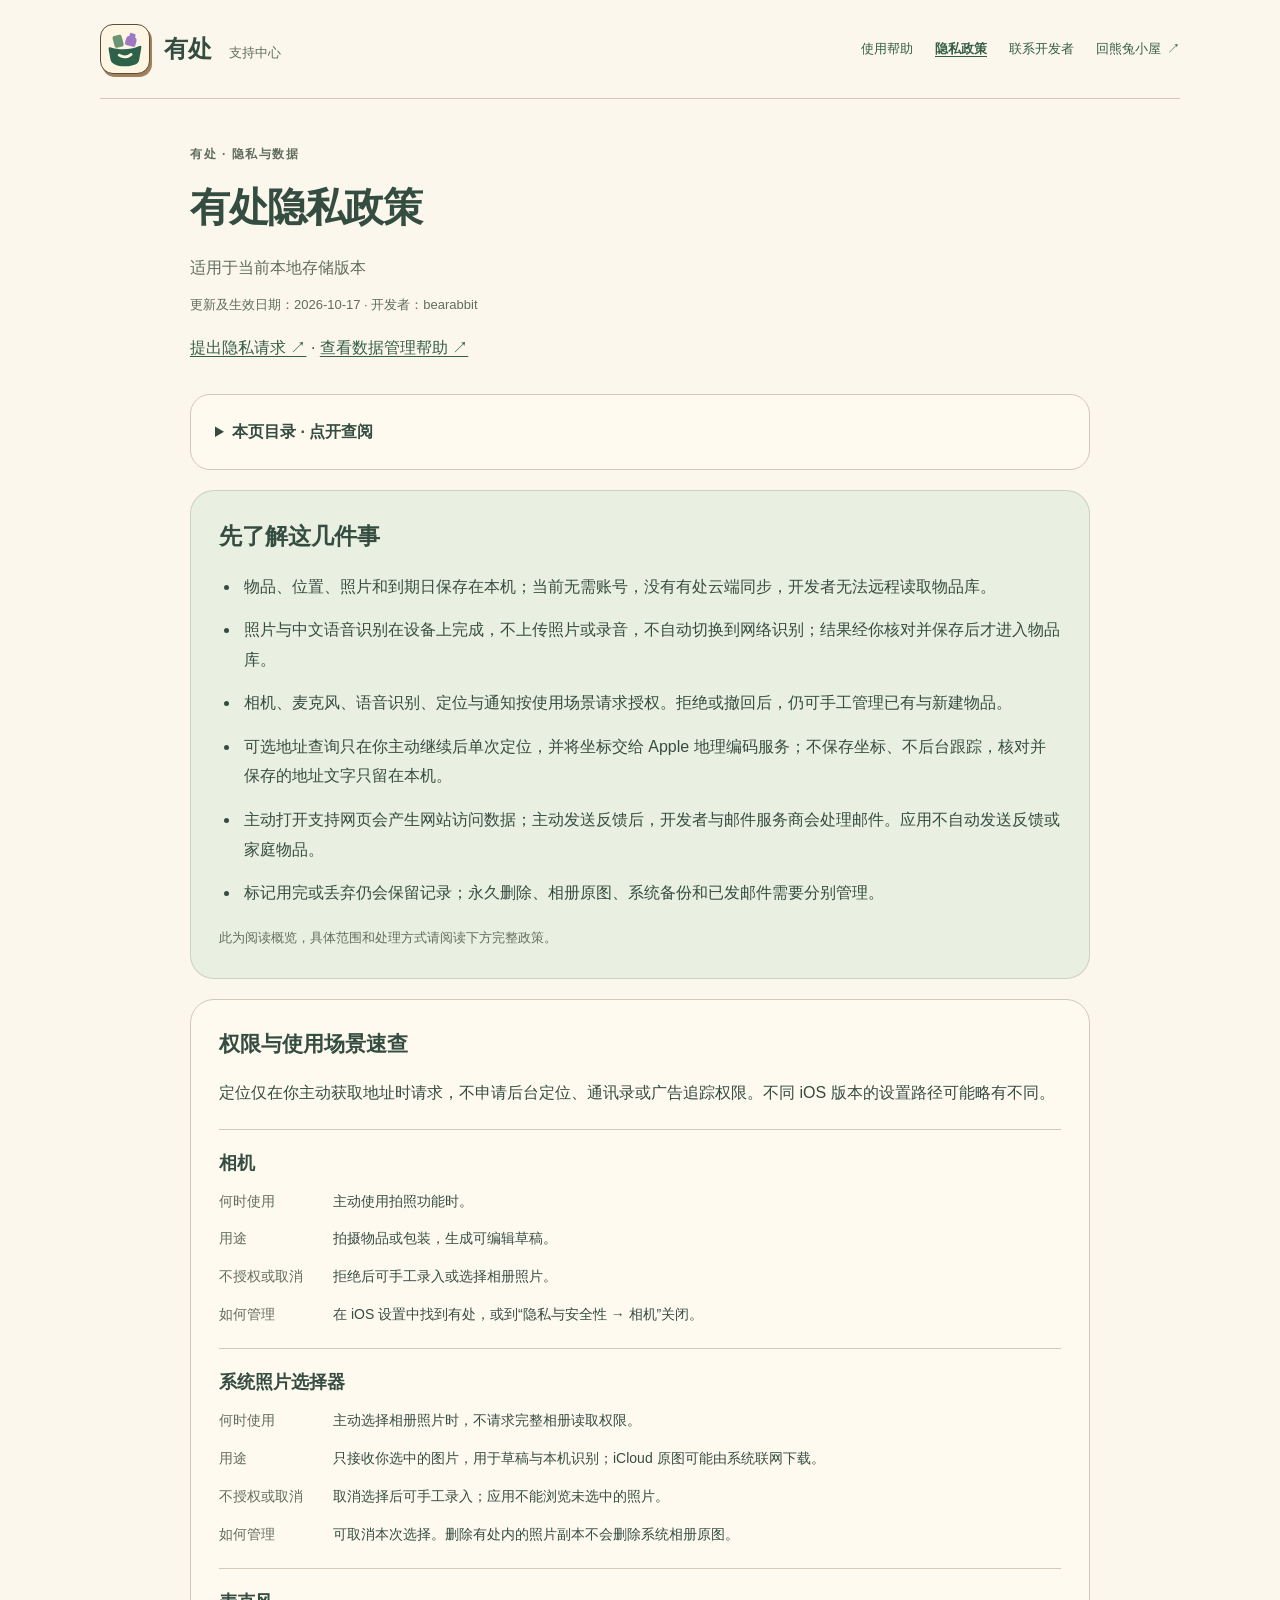
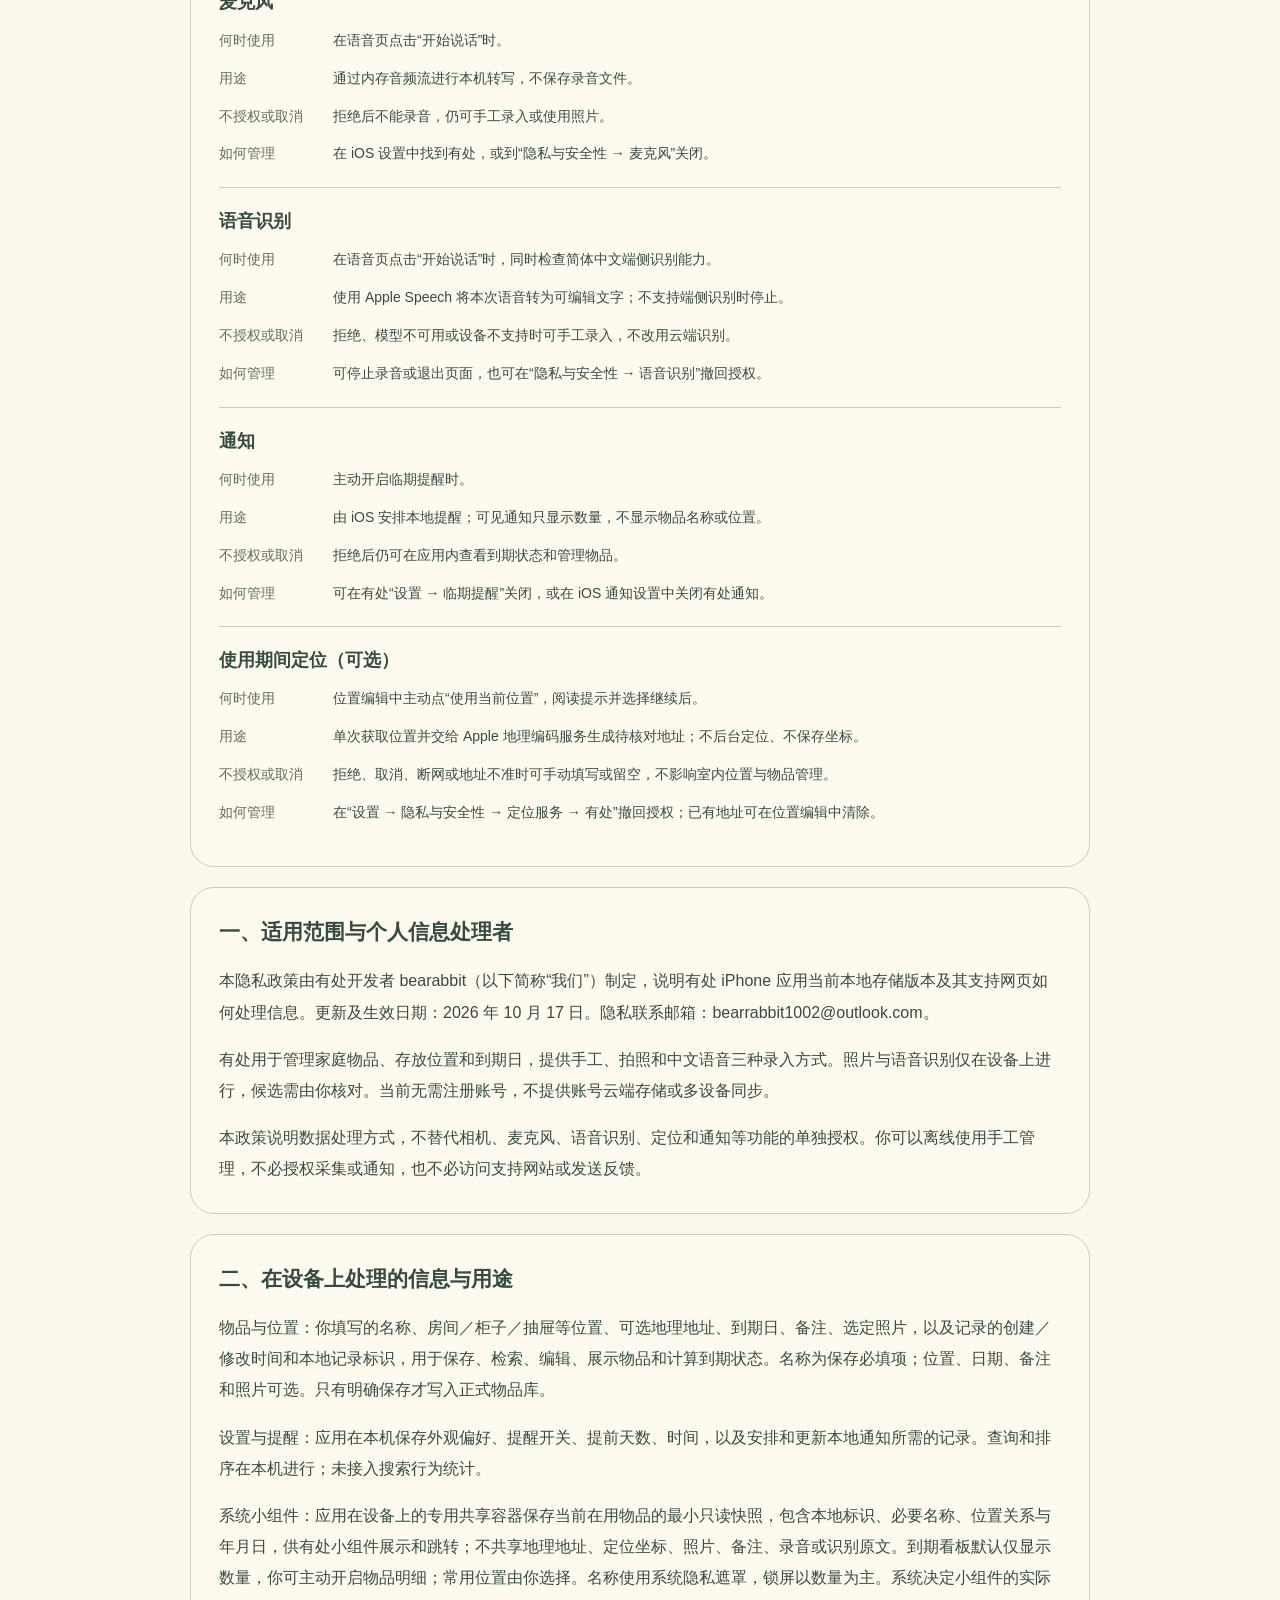
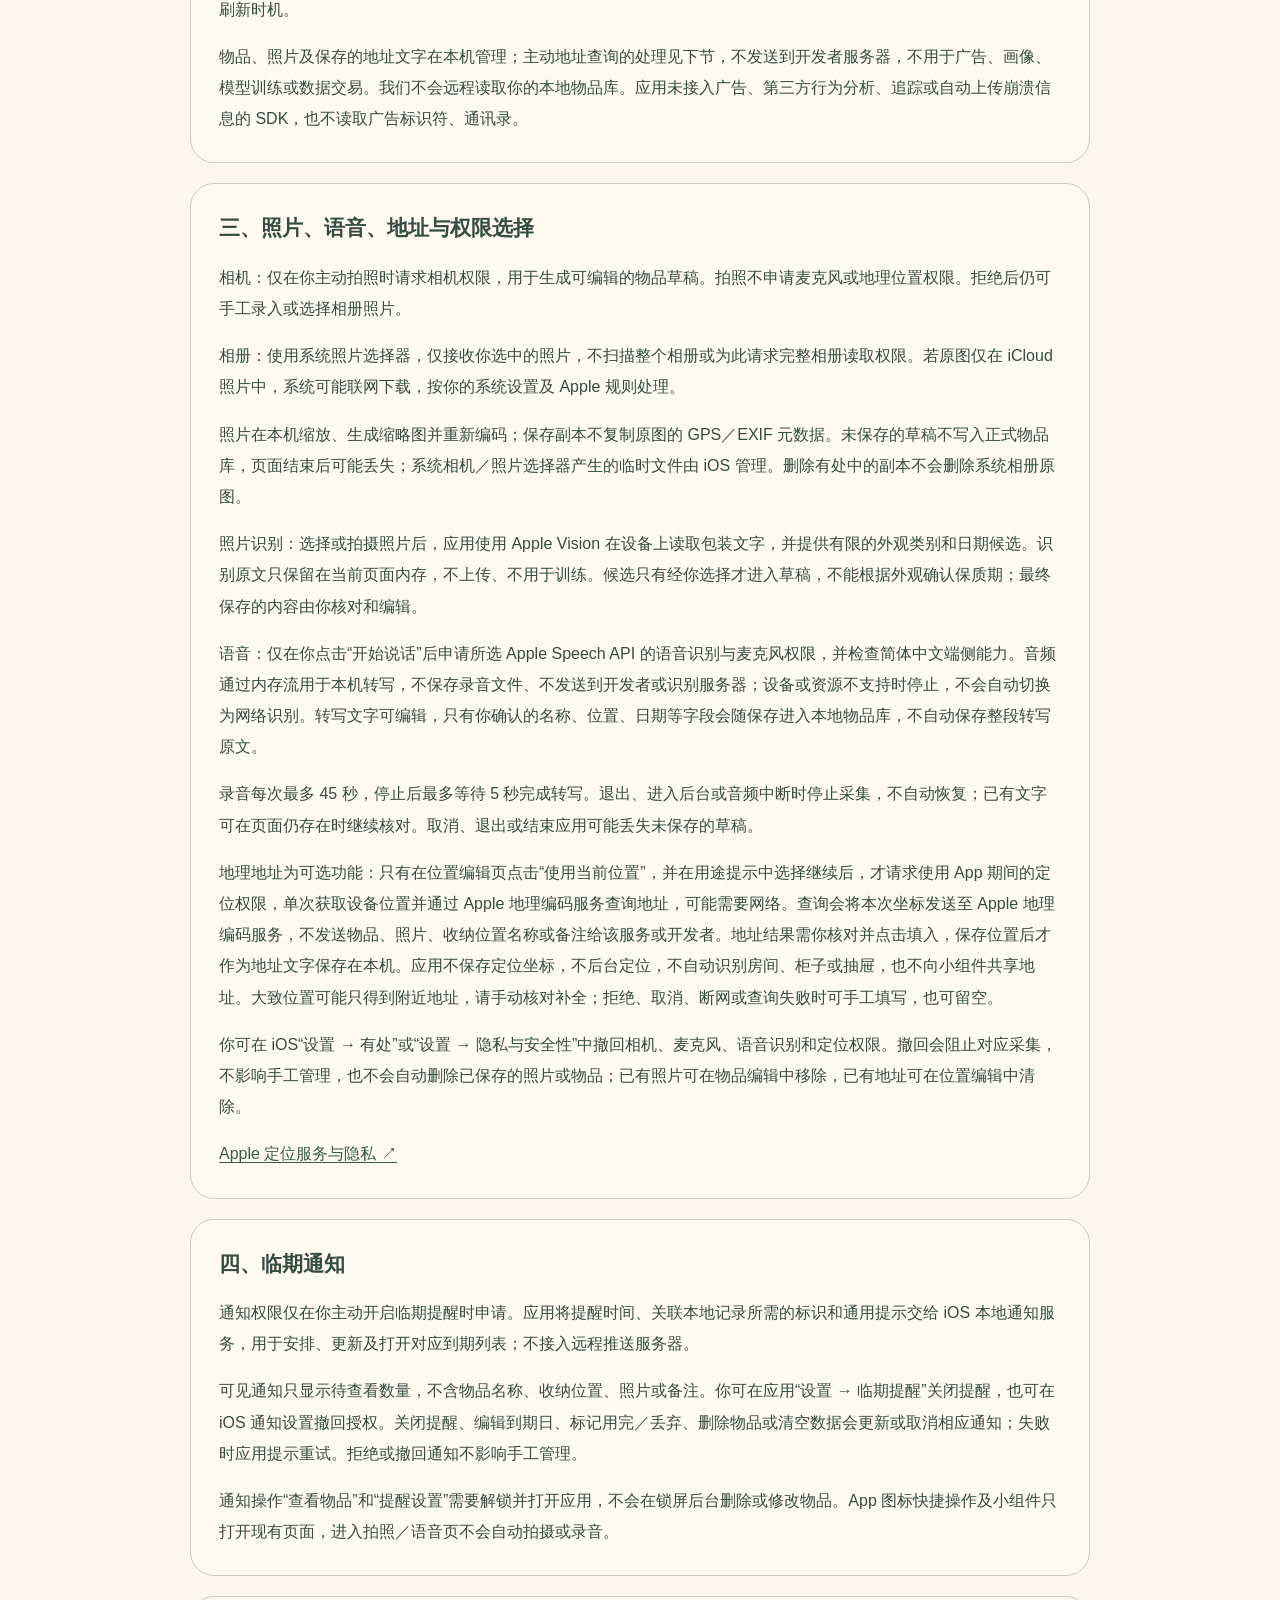
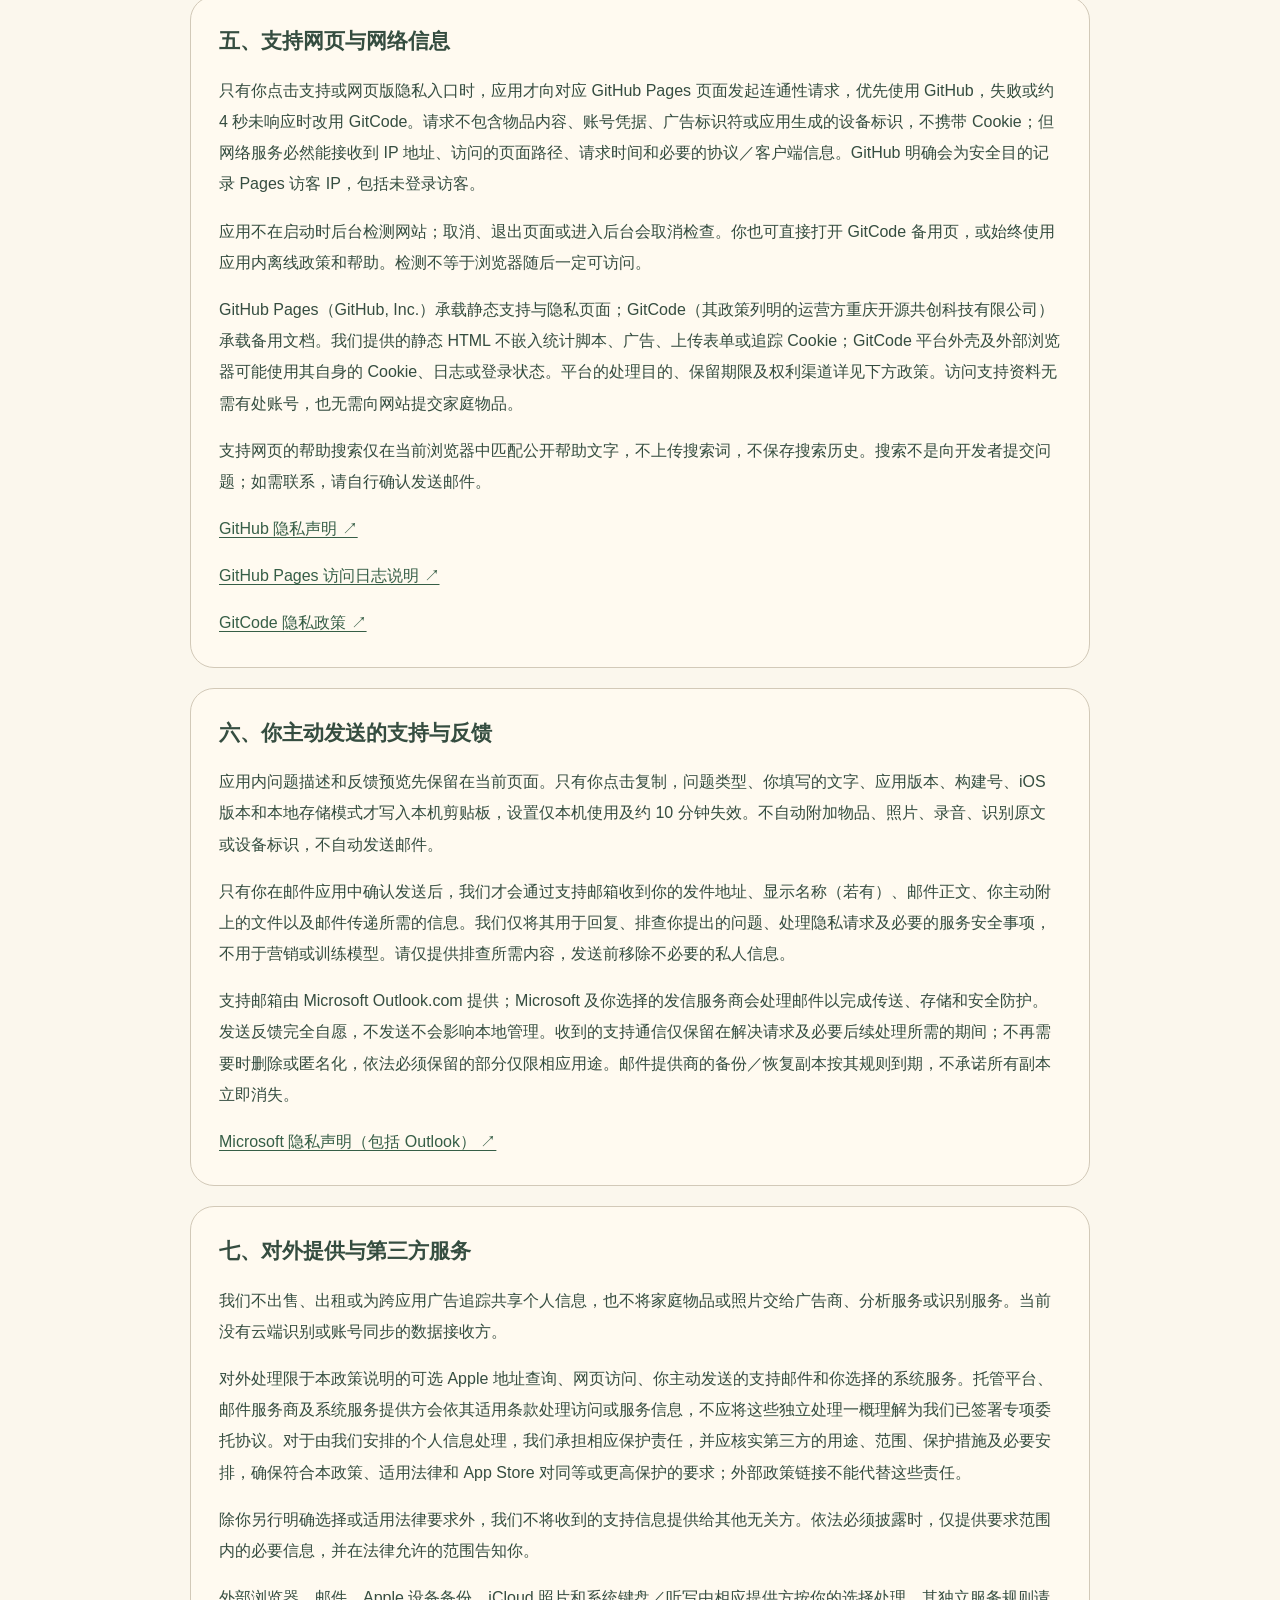
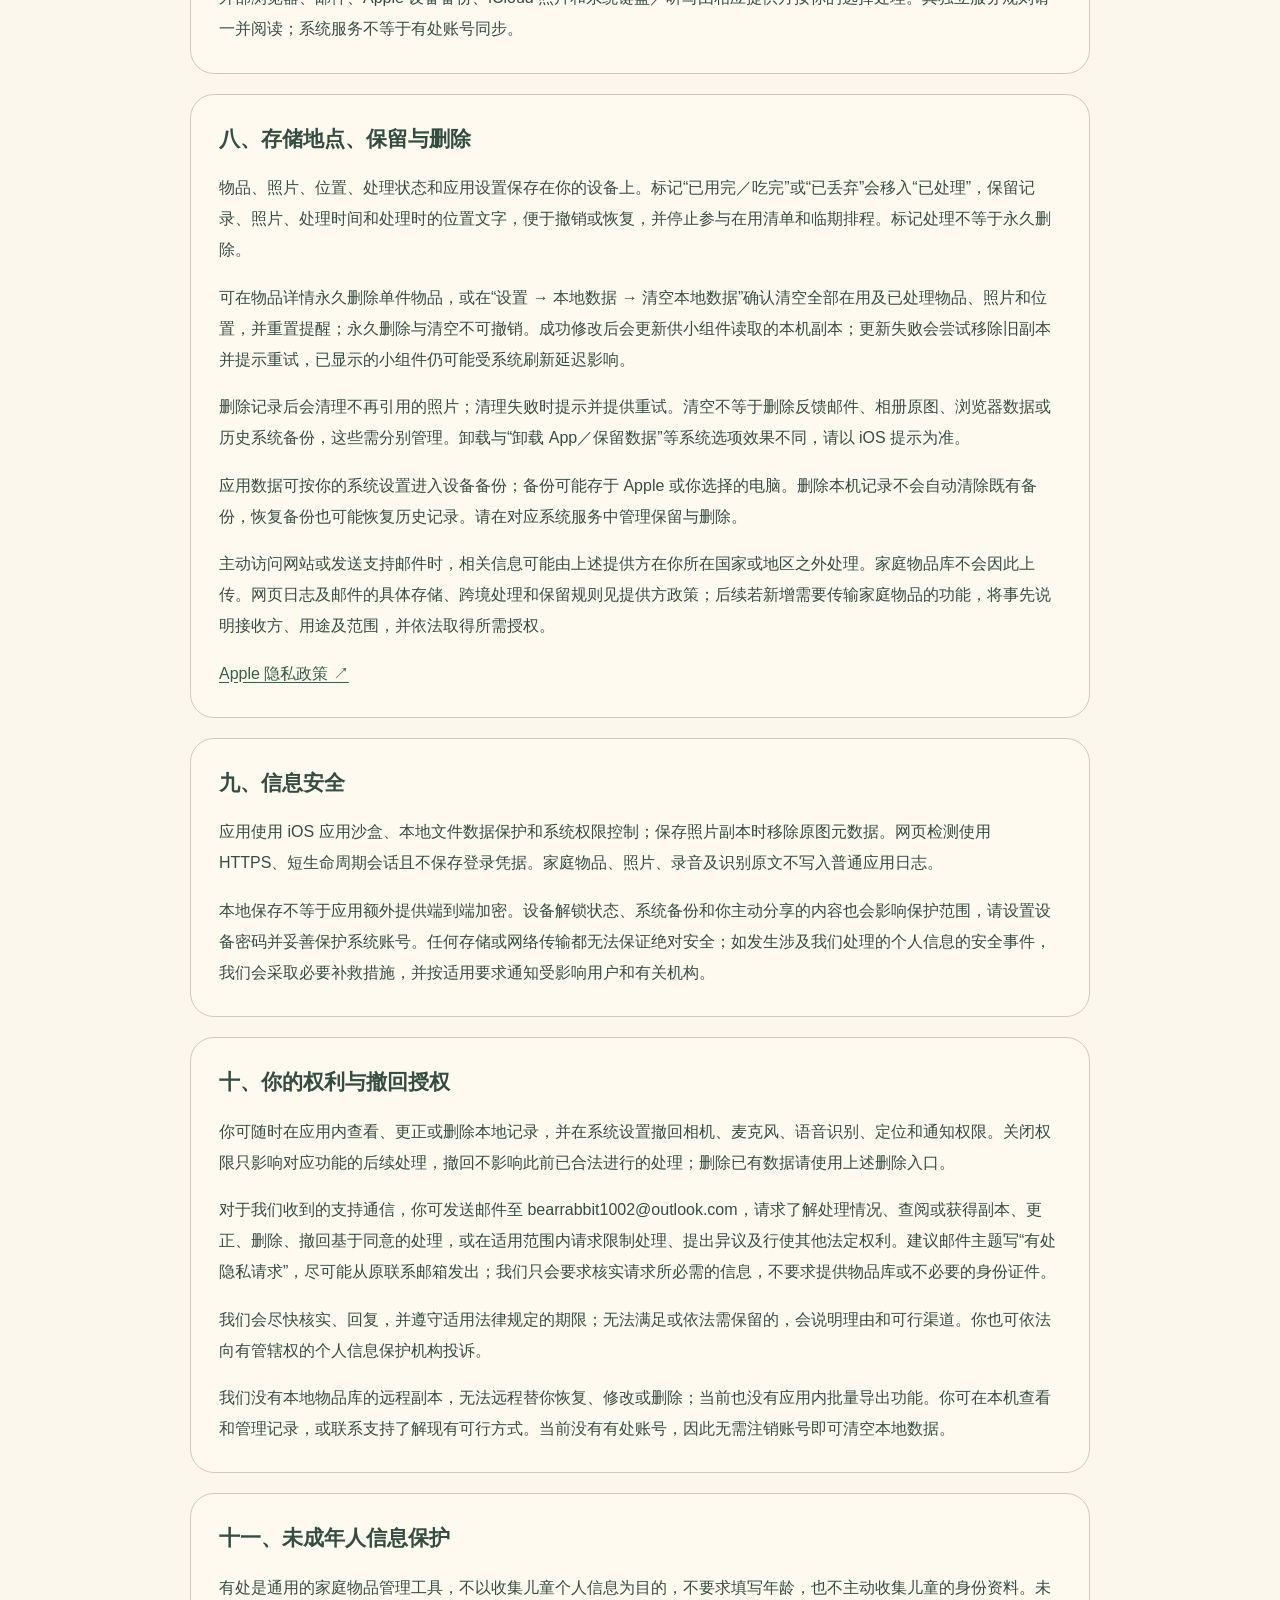
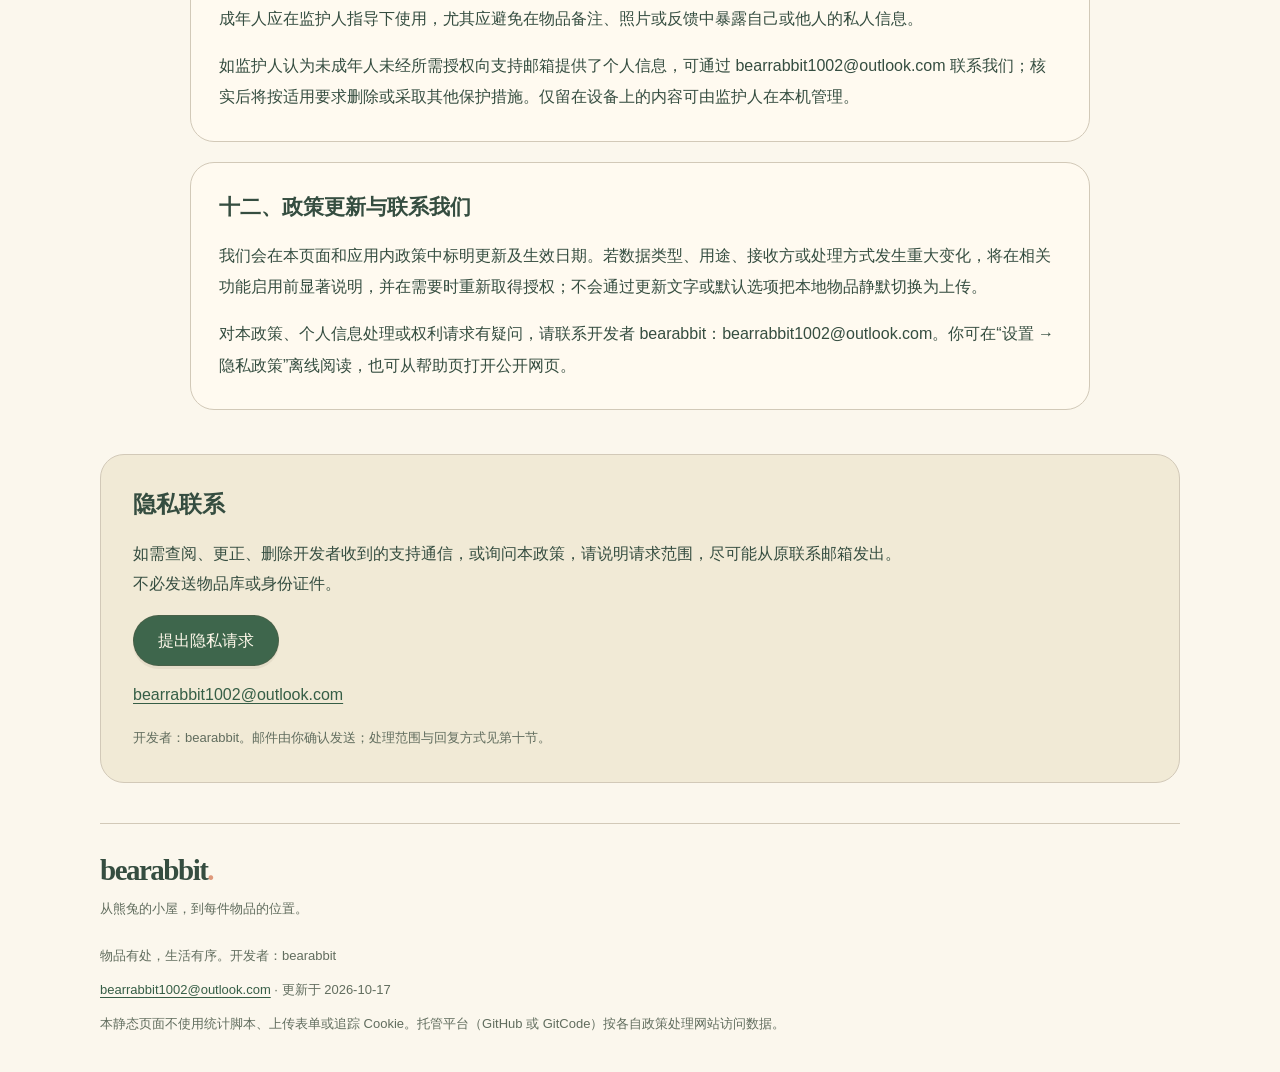
==== commit ad2e13d9: "Publish Youchu support and privacy website" ====
--- a/privacy.html
+++ b/privacy.html
@@ -5,29 +5,42 @@
 <meta name="viewport" content="width=device-width,initial-scale=1">
 <meta name="color-scheme" content="light dark">
 <meta name="referrer" content="no-referrer">
-<meta name="description" content="有处的使用帮助、隐私说明与开发者联系方式。">
+<meta name="description" content="有处的使用帮助、权限与数据说明、隐私政策及开发者联系方式。">
 <title>隐私政策 · 有处</title>
+<link rel="icon" href="favicon.ico" sizes="16x16 32x32 48x48">
+<link rel="icon" type="image/svg+xml" href="data:image/svg+xml,%3Csvg%20xmlns%3D%22http%3A%2F%2Fwww.w3.org%2F2000%2Fsvg%22%20viewBox%3D%220%200%20256%20256%22%20width%3D%22256%22%20height%3D%22256%22%20role%3D%22img%22%20aria-labelledby%3D%22title%22%3E%3Ctitle%20id%3D%22title%22%3E%E6%9C%89%E5%A4%84%20%C2%B7%20%E5%B0%8F%E5%B0%BA%E5%AF%B8%E5%9B%BE%E5%BD%A2%3C%2Ftitle%3E%3Cpath%20fill%3D%22%236B9471%22%20d%3D%22M110.08%2068.01%20L116.03%2090.23%20C117.75%2096.63%20113.95%20103.21%20107.55%20104.93%20L78.57%20112.69%20C72.17%20114.4%2065.59%20110.61%2063.87%20104.2%20L51.97%2059.77%20C50.25%2053.37%2054.05%2046.79%2060.45%2045.07%20L89.43%2037.31%20C95.83%2035.6%20102.41%2039.39%20104.13%2045.8%20Z%22%20%2F%3E%0A%3Cpath%20fill%3D%22%239D79C4%22%20d%3D%22M168.21%2028.45%20L189.46%2034.14%20Q195.26%2035.69%20193.7%2041.49%20L190.6%2053.08%20Q203.08%2060.57%20198.94%2076.02%20L191.96%20102.1%20Q189.37%20111.76%20179.71%20109.17%20L139.14%2098.3%20Q129.48%2095.72%20132.07%2086.06%20L139.06%2059.98%20Q143.2%2044.52%20157.76%2044.28%20L160.86%2032.69%20Q162.41%2026.89%20168.21%2028.45%20Z%22%20%2F%3E%0A%3Cpath%20fill%3D%22%232D6149%22%20fill-rule%3D%22evenodd%22%20d%3D%22M42%20118%20C94%20136%20163%20134%20211%20111%20Q226%20105%20223%20121%20L211%20187%20C208%20209%20196%20216%20174%20222%20C137%20233%2096%20231%2066%20216%20C50%20207%2046%20201%2043%20188%20L33%20132%20Q29%20115%2042%20118%20Z%20M88.3%20171.53%20C116.27%20189.93%20144.33%20187.77%20170.62%20165.29%20C174.22%20162.22%20174.81%20156.58%20171.95%20152.7%20C169.1%20148.83%20163.86%20148.19%20160.26%20151.27%20C139.4%20169.11%20118.93%20170.68%2096.98%20156.23%20C93.06%20153.65%2087.94%20154.99%2085.54%20159.21%20C83.14%20163.43%2084.38%20168.94%2088.3%20171.53%20Z%22%20%2F%3E%0A%3C%2Fsvg%3E%0A">
+<link rel="apple-touch-icon" href="apple-touch-icon.png" sizes="180x180">
 <link rel="stylesheet" href="styles.css">
 </head>
 <body>
 <a class="skip" href="#main">跳到正文</a>
 <header>
-<a class="brand" href="index.html">
-<span>处</span>有处 <small>支持中心</small>
-</a>
+<a class="brand" href="index.html"><span class="logo-tile"><svg xmlns="http://www.w3.org/2000/svg" viewBox="0 0 256 256" width="256" height="256" class="brand-header" aria-hidden="true" focusable="false"><title id="brand-title-header">有处 · 随手收好</title><path fill="#6B9471" d="M114.08 76.01 L120.03 98.23 C121.75 104.63 117.95 111.21 111.55 112.93 L82.57 120.69 C76.17 122.4 69.59 118.61 67.87 112.2 L55.97 67.77 C54.25 61.37 58.05 54.79 64.45 53.07 L93.43 45.31 C99.83 43.6 106.41 47.39 108.13 53.8 Z" />
+<path fill="#9D79C4" d="M164.21 34.45 L185.46 40.14 Q191.26 41.69 189.7 47.49 L186.6 59.08 Q199.08 66.57 194.94 82.02 L187.96 108.1 Q185.37 117.76 175.71 115.17 L135.14 104.3 Q125.48 101.72 128.07 92.06 L135.06 65.98 Q139.2 50.52 153.76 50.28 L156.86 38.69 Q158.41 32.89 164.21 34.45 Z" />
+<path fill="#2D6149" fill-rule="evenodd" d="M42 118 C94 136 163 134 211 111 Q226 105 223 121 L211 187 C208 209 196 216 174 222 C137 233 96 231 66 216 C50 207 46 201 43 188 L33 132 Q29 115 42 118 Z M89.83 170.83 C116.72 187.26 143.7 185.33 168.98 165.26 C172.44 162.52 173.01 157.48 170.26 154.02 C167.52 150.56 162.48 149.99 159.02 152.74 C138.96 168.67 119.28 170.07 98.17 157.17 C94.4 154.87 89.48 156.06 87.17 159.83 C84.87 163.6 86.06 168.52 89.83 170.83 Z" />
+</svg>
+</span><span>有处 <small>支持中心</small></span></a>
 <nav aria-label="主导航">
 <a href="index.html">使用帮助</a>
-<a href="privacy.html">隐私政策</a>
-<a href="mailto:bearrabbit1002@outlook.com">联系开发者</a>
+<a href="privacy.html" aria-current="page">隐私政策</a>
+<a href="#contact">联系开发者</a>
+<a class="home-link" href="https://bearabbit-home.com/">回熊兔小屋 <span aria-hidden="true">↗</span></a>
 </nav>
 </header>
-<main id="main"><section class="policy-heading"><p class="eyebrow">Privacy Policy</p><h1>有处隐私政策</h1><p class="intro">适用于当前本地存储版本 · 更新及生效日期：2026-10-17</p><p>开发者：bearabbit · <a href="mailto:bearrabbit1002@outlook.com">bearrabbit1002@outlook.com</a></p></section><div class="policy-layout"><aside aria-label="目录"><a href="#scope">一、适用范围与个人信息处理者</a><a href="#local">二、在设备上处理的信息与用途</a><a href="#photos">三、照片、语音识别与权限选择</a><a href="#notifications">四、临期通知</a><a href="#network">五、支持网页与网络信息</a><a href="#feedback">六、你主动发送的支持与反馈</a><a href="#sharing">七、对外提供与第三方服务</a><a href="#retention">八、存储地点、保留与删除</a><a href="#security">九、信息安全</a><a href="#rights">十、你的权利与撤回授权</a><a href="#children">十一、未成年人信息保护</a><a href="#updates">十二、政策更新与联系我们</a></aside><article><section id="scope" class="policy-section"><h2>一、适用范围与个人信息处理者</h2><p>本隐私政策由有处开发者 bearabbit（以下简称“我们”）制定，说明有处 iPhone 应用当前本地存储版本及其支持网页如何处理信息。更新及生效日期：2026 年 10 月 17 日。隐私联系邮箱：bearrabbit1002@outlook.com。</p><p>有处用于管理家庭物品、存放位置和到期日，提供手工、拍照和中文语音三种录入方式。照片与语音识别仅在设备上进行，候选需由你核对。当前无需注册账号，不提供账号云端存储或多设备同步。</p><p>本政策说明数据处理方式，不替代相机、麦克风、语音识别和通知等功能的单独授权。你可以离线使用手工管理，不必授权采集或通知，也不必访问支持网站或发送反馈。</p></section><section id="local" class="policy-section"><h2>二、在设备上处理的信息与用途</h2><p>物品与位置：你填写的名称、房间／柜子／抽屉等位置、到期日、备注、选定照片，以及记录的创建／修改时间和本地记录标识，用于保存、检索、编辑、展示物品和计算到期状态。名称为保存必填项；位置、日期、备注和照片可选。只有明确保存才写入正式物品库。</p><p>设置与提醒：应用在本机保存外观偏好、提醒开关、提前天数、时间，以及安排和更新本地通知所需的记录。查询和排序在本机进行；未接入搜索行为统计。</p><p>系统小组件：应用在设备上的专用共享容器保存当前在用物品的最小只读快照，包含本地标识、必要名称、位置关系与年月日，供有处小组件展示和跳转；不共享照片、备注、录音或识别原文。到期看板默认仅显示数量，你可主动开启物品明细；常用位置由你选择。名称使用系统隐私遮罩，锁屏以数量为主。系统决定小组件的实际刷新时机。</p><p>上述家庭物品内容在本机处理，不发送到开发者服务器，不用于广告、画像、模型训练或数据交易。我们不会远程读取你的本地物品库。应用未接入广告、第三方行为分析、追踪或自动上传崩溃信息的 SDK，也不读取广告标识符、通讯录或 GPS 位置。</p></section><section id="photos" class="policy-section"><h2>三、照片、语音识别与权限选择</h2><p>相机：仅在你主动拍照时请求相机权限，用于生成可编辑的物品草稿。拍照不申请麦克风或地理位置权限。拒绝后仍可手工录入或选择相册照片。</p><p>相册：使用系统照片选择器，仅接收你选中的照片，不扫描整个相册或为此请求完整相册读取权限。若原图仅在 iCloud 照片中，系统可能联网下载，按你的系统设置及 Apple 规则处理。</p><p>照片在本机缩放、生成缩略图并重新编码；保存副本不复制原图的 GPS／EXIF 元数据。未保存的草稿不写入正式物品库，页面结束后可能丢失；系统相机／照片选择器产生的临时文件由 iOS 管理。删除有处中的副本不会删除系统相册原图。</p><p>照片识别：选择或拍摄照片后，应用使用 Apple Vision 在设备上读取包装文字，并提供有限的外观类别和日期候选。识别原文只保留在当前页面内存，不上传、不用于训练。候选只有经你选择才进入草稿，不能根据外观确认保质期；最终保存的内容由你核对和编辑。</p><p>语音：仅在你点击“开始说话”后申请所选 Apple Speech API 的语音识别与麦克风权限，并检查简体中文端侧能力。音频通过内存流用于本机转写，不保存录音文件、不发送到开发者或识别服务器；设备或资源不支持时停止，不会自动切换为网络识别。转写文字可编辑，只有你确认的名称、位置、日期等字段会随保存进入本地物品库，不自动保存整段转写原文。</p><p>录音每次最多 45 秒，停止后最多等待 5 秒完成转写。退出、进入后台或音频中断时停止采集，不自动恢复；已有文字可在页面仍存在时继续核对。取消、退出或结束应用可能丢失未保存的草稿。</p><p>你可在 iOS“设置 → 有处”或“设置 → 隐私与安全性”中撤回相机、麦克风和语音识别权限。撤回会阻止对应采集，不影响手工管理，也不会自动删除已保存的照片或物品；已有内容可在物品编辑或删除中处理。</p></section><section id="notifications" class="policy-section"><h2>四、临期通知</h2><p>通知权限仅在你主动开启临期提醒时申请。应用将提醒时间、关联本地记录所需的标识和通用提示交给 iOS 本地通知服务，用于安排、更新及打开对应到期列表；不接入远程推送服务器。</p><p>可见通知只显示待查看数量，不含物品名称、收纳位置、照片或备注。你可在应用“设置 → 临期提醒”关闭提醒，也可在 iOS 通知设置撤回授权。关闭提醒、编辑到期日、标记用完／丢弃、删除物品或清空数据会更新或取消相应通知；失败时应用提示重试。拒绝或撤回通知不影响手工管理。</p><p>通知操作“查看物品”和“提醒设置”需要解锁并打开应用，不会在锁屏后台删除或修改物品。App 图标快捷操作及小组件只打开现有页面，进入拍照／语音页不会自动拍摄或录音。</p></section><section id="network" class="policy-section"><h2>五、支持网页与网络信息</h2><p>只有你点击支持或网页版隐私入口时，应用才向对应 GitHub Pages 页面发起连通性请求，优先使用 GitHub，失败或约 4 秒未响应时改用 GitCode。请求不包含物品内容、账号凭据、广告标识符或应用生成的设备标识，不携带 Cookie；但网络服务必然能接收到 IP 地址、访问的页面路径、请求时间和必要的协议／客户端信息。GitHub 明确会为安全目的记录 Pages 访客 IP，包括未登录访客。</p><p>应用不在启动时后台检测网站；取消、退出页面或进入后台会取消检查。你也可直接打开 GitCode 备用页，或始终使用应用内离线政策和帮助。检测不等于浏览器随后一定可访问。</p><p>GitHub Pages（GitHub, Inc.）承载静态支持与隐私页面；GitCode（其政策列明的运营方重庆开源共创科技有限公司）承载备用文档。我们提供的静态 HTML 不嵌入统计脚本、广告、表单或追踪 Cookie；GitCode 平台外壳及外部浏览器可能使用其自身的 Cookie、日志或登录状态。平台的处理目的、保留期限及权利渠道详见下方政策。访问支持资料无需有处账号，也无需向网站提交家庭物品。</p><p><a href="https://docs.github.com/en/site-policy/privacy-policies/github-general-privacy-statement">GitHub 隐私声明 ↗</a></p><p><a href="https://docs.github.com/en/pages/getting-started-with-github-pages/what-is-github-pages#data-collection">GitHub Pages 访问日志说明 ↗</a></p><p><a href="https://docs.gitcode.com/docs/help/home/protocol/privacy-policy/">GitCode 隐私政策 ↗</a></p></section><section id="feedback" class="policy-section"><h2>六、你主动发送的支持与反馈</h2><p>应用内问题描述和反馈预览先保留在当前页面。只有你点击复制，问题类型、你填写的文字、应用版本、构建号、iOS 版本和本地存储模式才写入本机剪贴板，设置仅本机使用及约 10 分钟失效。不自动附加物品、照片、录音、识别原文或设备标识，不自动发送邮件。</p><p>只有你在邮件应用中确认发送后，我们才会通过支持邮箱收到你的发件地址、显示名称（若有）、邮件正文、你主动附上的文件以及邮件传递所需的信息。我们仅将其用于回复、排查你提出的问题、处理隐私请求及必要的服务安全事项，不用于营销或训练模型。请仅提供排查所需内容，发送前移除不必要的私人信息。</p><p>支持邮箱由 Microsoft Outlook.com 提供；Microsoft 及你选择的发信服务商会处理邮件以完成传送、存储和安全防护。发送反馈完全自愿，不发送不会影响本地管理。收到的支持通信仅保留在解决请求及必要后续处理所需的期间；不再需要时删除或匿名化，依法必须保留的部分仅限相应用途。邮件提供商的备份／恢复副本按其规则到期，不承诺所有副本立即消失。</p><p><a href="https://www.microsoft.com/zh-cn/privacy/privacystatement">Microsoft 隐私声明（包括 Outlook） ↗</a></p></section><section id="sharing" class="policy-section"><h2>七、对外提供与第三方服务</h2><p>我们不出售、出租或为跨应用广告追踪共享个人信息，也不将家庭物品或照片交给广告商、分析服务或识别服务。当前没有云端识别或账号同步的数据接收方。</p><p>对外处理限于本政策说明的可选网页访问、你主动发送的支持邮件和你选择的系统服务。我们仅委托能够按照本政策、适用法律及 App Store 要求提供同等或更高保护的服务提供方处理所需信息，限制目的和范围；不会因列出外部政策链接而免除我们应承担的个人信息保护责任。</p><p>除你另行明确选择或适用法律要求外，我们不将收到的支持信息提供给其他无关方。依法必须披露时，仅提供要求范围内的必要信息，并在法律允许的范围告知你。</p><p>外部浏览器、邮件、Apple 设备备份、iCloud 照片和系统键盘／听写由相应提供方按你的选择处理。其独立服务规则请一并阅读；系统服务不等于有处账号同步。</p></section><section id="retention" class="policy-section"><h2>八、存储地点、保留与删除</h2><p>物品、照片、位置、处理状态和应用设置保存在你的设备上。标记“已用完／吃完”或“已丢弃”会移入“已处理”，保留记录、照片、处理时间和处理时的位置文字，便于撤销或恢复，并停止参与在用清单和临期排程。标记处理不等于永久删除。</p><p>可在物品详情永久删除单件物品，或在“设置 → 本地数据 → 清空本地数据”确认清空全部在用及已处理物品、照片和位置，并重置提醒；永久删除与清空不可撤销。成功修改后会刷新小组件快照；导出失败会尝试失效旧快照并提示重试，已显示的小组件仍可能受系统刷新延迟影响。</p><p>删除记录后会清理不再引用的照片；清理失败时提示并提供重试。清空不等于删除反馈邮件、相册原图、浏览器数据或历史系统备份，这些需分别管理。卸载与“卸载 App／保留数据”等系统选项效果不同，请以 iOS 提示为准。</p><p>应用数据可按你的系统设置进入设备备份；备份可能存于 Apple 或你选择的电脑。删除本机记录不会自动清除既有备份，恢复备份也可能恢复历史记录。请在对应系统服务中管理保留与删除。</p><p>主动访问网站或发送支持邮件时，相关信息可能由上述提供方在你所在国家或地区之外处理。家庭物品库不会因此上传。网页日志及邮件的具体存储、跨境处理和保留规则见提供方政策；后续若新增需要传输家庭物品的功能，将事先说明接收方、用途及范围，并依法取得所需授权。</p><p><a href="https://www.apple.com/legal/privacy/szh/">Apple 隐私政策 ↗</a></p></section><section id="security" class="policy-section"><h2>九、信息安全</h2><p>应用使用 iOS 应用沙盒、本地文件数据保护和系统权限控制；保存照片副本时移除原图元数据。网页检测使用 HTTPS、短生命周期会话且不保存登录凭据。家庭物品、照片、录音及识别原文不写入普通应用日志。</p><p>本地保存不等于应用额外提供端到端加密。设备解锁状态、系统备份和你主动分享的内容也会影响保护范围，请设置设备密码并妥善保护系统账号。任何存储或网络传输都无法保证绝对安全；如发生涉及我们处理的个人信息的安全事件，我们会采取必要补救措施，并按适用要求通知受影响用户和有关机构。</p></section><section id="rights" class="policy-section"><h2>十、你的权利与撤回授权</h2><p>你可随时在应用内查看、更正或删除本地记录，并在系统设置撤回相机、麦克风、语音识别和通知权限。关闭权限只影响对应功能的后续处理，撤回不影响此前已合法进行的处理；删除已有数据请使用上述删除入口。</p><p>对于我们收到的支持通信，你可发送邮件至 bearrabbit1002@outlook.com，请求了解处理情况、查阅或获得副本、更正、删除、撤回基于同意的处理，或在适用范围内请求限制处理、提出异议及行使其他法定权利。建议邮件主题写“有处隐私请求”，尽可能从原联系邮箱发出；我们只会要求核实请求所必需的信息，不要求提供物品库或不必要的身份证件。</p><p>我们会尽快核实、回复，并遵守适用法律规定的期限；无法满足或依法需保留的，会说明理由和可行渠道。你也可依法向有管辖权的个人信息保护机构投诉。</p><p>我们没有本地物品库的远程副本，无法远程替你恢复、修改或删除；当前也没有应用内批量导出功能。你可在本机查看和管理记录，或联系支持了解现有可行方式。当前没有有处账号，因此无需注销账号即可清空本地数据。</p></section><section id="children" class="policy-section"><h2>十一、未成年人信息保护</h2><p>有处是通用的家庭物品管理工具，不以收集儿童个人信息为目的，不要求填写年龄，也不主动收集儿童的身份资料。未成年人应在监护人指导下使用，尤其应避免在物品备注、照片或反馈中暴露自己或他人的私人信息。</p><p>如监护人认为未成年人未经所需授权向支持邮箱提供了个人信息，可通过 bearrabbit1002@outlook.com 联系我们；核实后将按适用要求删除或采取其他保护措施。仅留在设备上的内容可由监护人在本机管理。</p></section><section id="updates" class="policy-section"><h2>十二、政策更新与联系我们</h2><p>我们会在本页面和应用内政策中标明更新及生效日期。若数据类型、用途、接收方或处理方式发生重大变化，将在相关功能启用前显著说明，并在需要时重新取得授权；不会通过更新文字或默认选项把本地物品静默切换为上传。</p><p>对本政策、个人信息处理或权利请求有疑问，请联系开发者 bearabbit：bearrabbit1002@outlook.com。你可在“设置 → 隐私政策”离线阅读，也可从帮助页打开公开网页。</p></section></article></div></main>
+<main id="main"><section class="policy-heading"><p class="eyebrow">有处 · 隐私与数据</p><h1>有处隐私政策</h1>
+<p class="intro">适用于当前本地存储版本</p><p class="meta">更新及生效日期：2026-10-17 · 开发者：bearabbit</p>
+<p><a href="mailto:bearrabbit1002@outlook.com?subject=%E6%9C%89%E5%A4%84%E9%9A%90%E7%A7%81%E8%AF%B7%E6%B1%82">提出隐私请求 ↗</a> · <a href="index.html#help-privacy-request">查看数据管理帮助 ↗</a></p></section>
+<div class="policy-layout"><aside><details class="policy-toc"><summary>本页目录 · 点开查阅</summary><nav aria-label="隐私政策目录"><a href="#overview-title">隐私概览</a><a href="#permission-summary">权限与使用场景速查</a><a href="#scope">一、适用范围与个人信息处理者</a><a href="#local">二、在设备上处理的信息与用途</a><a href="#photos">三、照片、语音、地址与权限选择</a><a href="#notifications">四、临期通知</a><a href="#network">五、支持网页与网络信息</a><a href="#feedback">六、你主动发送的支持与反馈</a><a href="#sharing">七、对外提供与第三方服务</a><a href="#retention">八、存储地点、保留与删除</a><a href="#security">九、信息安全</a><a href="#rights">十、你的权利与撤回授权</a><a href="#children">十一、未成年人信息保护</a><a href="#updates">十二、政策更新与联系我们</a></nav></details></aside>
+<article><section class="overview" aria-labelledby="overview-title"><h2 id="overview-title">先了解这几件事</h2><ul><li>物品、位置、照片和到期日保存在本机；当前无需账号，没有有处云端同步，开发者无法远程读取物品库。</li><li>照片与中文语音识别在设备上完成，不上传照片或录音，不自动切换到网络识别；结果经你核对并保存后才进入物品库。</li><li>相机、麦克风、语音识别、定位与通知按使用场景请求授权。拒绝或撤回后，仍可手工管理已有与新建物品。</li><li>可选地址查询只在你主动继续后单次定位，并将坐标交给 Apple 地理编码服务；不保存坐标、不后台跟踪，核对并保存的地址文字只留在本机。</li><li>主动打开支持网页会产生网站访问数据；主动发送反馈后，开发者与邮件服务商会处理邮件。应用不自动发送反馈或家庭物品。</li><li>标记用完或丢弃仍会保留记录；永久删除、相册原图、系统备份和已发邮件需要分别管理。</li></ul><p class="meta">此为阅读概览，具体范围和处理方式请阅读下方完整政策。</p></section><section class="policy-section" id="permission-summary"><h2>权限与使用场景速查</h2><p>定位仅在你主动获取地址时请求，不申请后台定位、通讯录或广告追踪权限。不同 iOS 版本的设置路径可能略有不同。</p><section class="permission"><h3>相机</h3><dl><div><dt>何时使用</dt><dd>主动使用拍照功能时。</dd></div><div><dt>用途</dt><dd>拍摄物品或包装，生成可编辑草稿。</dd></div><div><dt>不授权或取消</dt><dd>拒绝后可手工录入或选择相册照片。</dd></div><div><dt>如何管理</dt><dd>在 iOS 设置中找到有处，或到“隐私与安全性 → 相机”关闭。</dd></div></dl></section><section class="permission"><h3>系统照片选择器</h3><dl><div><dt>何时使用</dt><dd>主动选择相册照片时，不请求完整相册读取权限。</dd></div><div><dt>用途</dt><dd>只接收你选中的图片，用于草稿与本机识别；iCloud 原图可能由系统联网下载。</dd></div><div><dt>不授权或取消</dt><dd>取消选择后可手工录入；应用不能浏览未选中的照片。</dd></div><div><dt>如何管理</dt><dd>可取消本次选择。删除有处内的照片副本不会删除系统相册原图。</dd></div></dl></section><section class="permission"><h3>麦克风</h3><dl><div><dt>何时使用</dt><dd>在语音页点击“开始说话”时。</dd></div><div><dt>用途</dt><dd>通过内存音频流进行本机转写，不保存录音文件。</dd></div><div><dt>不授权或取消</dt><dd>拒绝后不能录音，仍可手工录入或使用照片。</dd></div><div><dt>如何管理</dt><dd>在 iOS 设置中找到有处，或到“隐私与安全性 → 麦克风”关闭。</dd></div></dl></section><section class="permission"><h3>语音识别</h3><dl><div><dt>何时使用</dt><dd>在语音页点击“开始说话”时，同时检查简体中文端侧识别能力。</dd></div><div><dt>用途</dt><dd>使用 Apple Speech 将本次语音转为可编辑文字；不支持端侧识别时停止。</dd></div><div><dt>不授权或取消</dt><dd>拒绝、模型不可用或设备不支持时可手工录入，不改用云端识别。</dd></div><div><dt>如何管理</dt><dd>可停止录音或退出页面，也可在“隐私与安全性 → 语音识别”撤回授权。</dd></div></dl></section><section class="permission"><h3>通知</h3><dl><div><dt>何时使用</dt><dd>主动开启临期提醒时。</dd></div><div><dt>用途</dt><dd>由 iOS 安排本地提醒；可见通知只显示数量，不显示物品名称或位置。</dd></div><div><dt>不授权或取消</dt><dd>拒绝后仍可在应用内查看到期状态和管理物品。</dd></div><div><dt>如何管理</dt><dd>可在有处“设置 → 临期提醒”关闭，或在 iOS 通知设置中关闭有处通知。</dd></div></dl></section><section class="permission"><h3>使用期间定位（可选）</h3><dl><div><dt>何时使用</dt><dd>位置编辑中主动点“使用当前位置”，阅读提示并选择继续后。</dd></div><div><dt>用途</dt><dd>单次获取位置并交给 Apple 地理编码服务生成待核对地址；不后台定位、不保存坐标。</dd></div><div><dt>不授权或取消</dt><dd>拒绝、取消、断网或地址不准时可手动填写或留空，不影响室内位置与物品管理。</dd></div><div><dt>如何管理</dt><dd>在“设置 → 隐私与安全性 → 定位服务 → 有处”撤回授权；已有地址可在位置编辑中清除。</dd></div></dl></section></section><section id="scope" class="policy-section"><h2>一、适用范围与个人信息处理者</h2><p>本隐私政策由有处开发者 bearabbit（以下简称“我们”）制定，说明有处 iPhone 应用当前本地存储版本及其支持网页如何处理信息。更新及生效日期：2026 年 10 月 17 日。隐私联系邮箱：bearrabbit1002@outlook.com。</p><p>有处用于管理家庭物品、存放位置和到期日，提供手工、拍照和中文语音三种录入方式。照片与语音识别仅在设备上进行，候选需由你核对。当前无需注册账号，不提供账号云端存储或多设备同步。</p><p>本政策说明数据处理方式，不替代相机、麦克风、语音识别、定位和通知等功能的单独授权。你可以离线使用手工管理，不必授权采集或通知，也不必访问支持网站或发送反馈。</p></section><section id="local" class="policy-section"><h2>二、在设备上处理的信息与用途</h2><p>物品与位置：你填写的名称、房间／柜子／抽屉等位置、可选地理地址、到期日、备注、选定照片，以及记录的创建／修改时间和本地记录标识，用于保存、检索、编辑、展示物品和计算到期状态。名称为保存必填项；位置、日期、备注和照片可选。只有明确保存才写入正式物品库。</p><p>设置与提醒：应用在本机保存外观偏好、提醒开关、提前天数、时间，以及安排和更新本地通知所需的记录。查询和排序在本机进行；未接入搜索行为统计。</p><p>系统小组件：应用在设备上的专用共享容器保存当前在用物品的最小只读快照，包含本地标识、必要名称、位置关系与年月日，供有处小组件展示和跳转；不共享地理地址、定位坐标、照片、备注、录音或识别原文。到期看板默认仅显示数量，你可主动开启物品明细；常用位置由你选择。名称使用系统隐私遮罩，锁屏以数量为主。系统决定小组件的实际刷新时机。</p><p>物品、照片及保存的地址文字在本机管理；主动地址查询的处理见下节，不发送到开发者服务器，不用于广告、画像、模型训练或数据交易。我们不会远程读取你的本地物品库。应用未接入广告、第三方行为分析、追踪或自动上传崩溃信息的 SDK，也不读取广告标识符、通讯录。</p></section><section id="photos" class="policy-section"><h2>三、照片、语音、地址与权限选择</h2><p>相机：仅在你主动拍照时请求相机权限，用于生成可编辑的物品草稿。拍照不申请麦克风或地理位置权限。拒绝后仍可手工录入或选择相册照片。</p><p>相册：使用系统照片选择器，仅接收你选中的照片，不扫描整个相册或为此请求完整相册读取权限。若原图仅在 iCloud 照片中，系统可能联网下载，按你的系统设置及 Apple 规则处理。</p><p>照片在本机缩放、生成缩略图并重新编码；保存副本不复制原图的 GPS／EXIF 元数据。未保存的草稿不写入正式物品库，页面结束后可能丢失；系统相机／照片选择器产生的临时文件由 iOS 管理。删除有处中的副本不会删除系统相册原图。</p><p>照片识别：选择或拍摄照片后，应用使用 Apple Vision 在设备上读取包装文字，并提供有限的外观类别和日期候选。识别原文只保留在当前页面内存，不上传、不用于训练。候选只有经你选择才进入草稿，不能根据外观确认保质期；最终保存的内容由你核对和编辑。</p><p>语音：仅在你点击“开始说话”后申请所选 Apple Speech API 的语音识别与麦克风权限，并检查简体中文端侧能力。音频通过内存流用于本机转写，不保存录音文件、不发送到开发者或识别服务器；设备或资源不支持时停止，不会自动切换为网络识别。转写文字可编辑，只有你确认的名称、位置、日期等字段会随保存进入本地物品库，不自动保存整段转写原文。</p><p>录音每次最多 45 秒，停止后最多等待 5 秒完成转写。退出、进入后台或音频中断时停止采集，不自动恢复；已有文字可在页面仍存在时继续核对。取消、退出或结束应用可能丢失未保存的草稿。</p><p>地理地址为可选功能：只有在位置编辑页点击“使用当前位置”，并在用途提示中选择继续后，才请求使用 App 期间的定位权限，单次获取设备位置并通过 Apple 地理编码服务查询地址，可能需要网络。查询会将本次坐标发送至 Apple 地理编码服务，不发送物品、照片、收纳位置名称或备注给该服务或开发者。地址结果需你核对并点击填入，保存位置后才作为地址文字保存在本机。应用不保存定位坐标，不后台定位，不自动识别房间、柜子或抽屉，也不向小组件共享地址。大致位置可能只得到附近地址，请手动核对补全；拒绝、取消、断网或查询失败时可手工填写，也可留空。</p><p>你可在 iOS“设置 → 有处”或“设置 → 隐私与安全性”中撤回相机、麦克风、语音识别和定位权限。撤回会阻止对应采集，不影响手工管理，也不会自动删除已保存的照片或物品；已有照片可在物品编辑中移除，已有地址可在位置编辑中清除。</p><p><a href="https://www.apple.com/legal/privacy/data/en/location-services/">Apple 定位服务与隐私 ↗</a></p></section><section id="notifications" class="policy-section"><h2>四、临期通知</h2><p>通知权限仅在你主动开启临期提醒时申请。应用将提醒时间、关联本地记录所需的标识和通用提示交给 iOS 本地通知服务，用于安排、更新及打开对应到期列表；不接入远程推送服务器。</p><p>可见通知只显示待查看数量，不含物品名称、收纳位置、照片或备注。你可在应用“设置 → 临期提醒”关闭提醒，也可在 iOS 通知设置撤回授权。关闭提醒、编辑到期日、标记用完／丢弃、删除物品或清空数据会更新或取消相应通知；失败时应用提示重试。拒绝或撤回通知不影响手工管理。</p><p>通知操作“查看物品”和“提醒设置”需要解锁并打开应用，不会在锁屏后台删除或修改物品。App 图标快捷操作及小组件只打开现有页面，进入拍照／语音页不会自动拍摄或录音。</p></section><section id="network" class="policy-section"><h2>五、支持网页与网络信息</h2><p>只有你点击支持或网页版隐私入口时，应用才向对应 GitHub Pages 页面发起连通性请求，优先使用 GitHub，失败或约 4 秒未响应时改用 GitCode。请求不包含物品内容、账号凭据、广告标识符或应用生成的设备标识，不携带 Cookie；但网络服务必然能接收到 IP 地址、访问的页面路径、请求时间和必要的协议／客户端信息。GitHub 明确会为安全目的记录 Pages 访客 IP，包括未登录访客。</p><p>应用不在启动时后台检测网站；取消、退出页面或进入后台会取消检查。你也可直接打开 GitCode 备用页，或始终使用应用内离线政策和帮助。检测不等于浏览器随后一定可访问。</p><p>GitHub Pages（GitHub, Inc.）承载静态支持与隐私页面；GitCode（其政策列明的运营方重庆开源共创科技有限公司）承载备用文档。我们提供的静态 HTML 不嵌入统计脚本、广告、上传表单或追踪 Cookie；GitCode 平台外壳及外部浏览器可能使用其自身的 Cookie、日志或登录状态。平台的处理目的、保留期限及权利渠道详见下方政策。访问支持资料无需有处账号，也无需向网站提交家庭物品。</p><p>支持网页的帮助搜索仅在当前浏览器中匹配公开帮助文字，不上传搜索词，不保存搜索历史。搜索不是向开发者提交问题；如需联系，请自行确认发送邮件。</p><p><a href="https://docs.github.com/en/site-policy/privacy-policies/github-general-privacy-statement">GitHub 隐私声明 ↗</a></p><p><a href="https://docs.github.com/en/pages/getting-started-with-github-pages/what-is-github-pages#data-collection">GitHub Pages 访问日志说明 ↗</a></p><p><a href="https://docs.gitcode.com/docs/help/home/protocol/privacy-policy/">GitCode 隐私政策 ↗</a></p></section><section id="feedback" class="policy-section"><h2>六、你主动发送的支持与反馈</h2><p>应用内问题描述和反馈预览先保留在当前页面。只有你点击复制，问题类型、你填写的文字、应用版本、构建号、iOS 版本和本地存储模式才写入本机剪贴板，设置仅本机使用及约 10 分钟失效。不自动附加物品、照片、录音、识别原文或设备标识，不自动发送邮件。</p><p>只有你在邮件应用中确认发送后，我们才会通过支持邮箱收到你的发件地址、显示名称（若有）、邮件正文、你主动附上的文件以及邮件传递所需的信息。我们仅将其用于回复、排查你提出的问题、处理隐私请求及必要的服务安全事项，不用于营销或训练模型。请仅提供排查所需内容，发送前移除不必要的私人信息。</p><p>支持邮箱由 Microsoft Outlook.com 提供；Microsoft 及你选择的发信服务商会处理邮件以完成传送、存储和安全防护。发送反馈完全自愿，不发送不会影响本地管理。收到的支持通信仅保留在解决请求及必要后续处理所需的期间；不再需要时删除或匿名化，依法必须保留的部分仅限相应用途。邮件提供商的备份／恢复副本按其规则到期，不承诺所有副本立即消失。</p><p><a href="https://www.microsoft.com/zh-cn/privacy/privacystatement">Microsoft 隐私声明（包括 Outlook） ↗</a></p></section><section id="sharing" class="policy-section"><h2>七、对外提供与第三方服务</h2><p>我们不出售、出租或为跨应用广告追踪共享个人信息，也不将家庭物品或照片交给广告商、分析服务或识别服务。当前没有云端识别或账号同步的数据接收方。</p><p>对外处理限于本政策说明的可选 Apple 地址查询、网页访问、你主动发送的支持邮件和你选择的系统服务。托管平台、邮件服务商及系统服务提供方会依其适用条款处理访问或服务信息，不应将这些独立处理一概理解为我们已签署专项委托协议。对于由我们安排的个人信息处理，我们承担相应保护责任，并应核实第三方的用途、范围、保护措施及必要安排，确保符合本政策、适用法律和 App Store 对同等或更高保护的要求；外部政策链接不能代替这些责任。</p><p>除你另行明确选择或适用法律要求外，我们不将收到的支持信息提供给其他无关方。依法必须披露时，仅提供要求范围内的必要信息，并在法律允许的范围告知你。</p><p>外部浏览器、邮件、Apple 设备备份、iCloud 照片和系统键盘／听写由相应提供方按你的选择处理。其独立服务规则请一并阅读；系统服务不等于有处账号同步。</p></section><section id="retention" class="policy-section"><h2>八、存储地点、保留与删除</h2><p>物品、照片、位置、处理状态和应用设置保存在你的设备上。标记“已用完／吃完”或“已丢弃”会移入“已处理”，保留记录、照片、处理时间和处理时的位置文字，便于撤销或恢复，并停止参与在用清单和临期排程。标记处理不等于永久删除。</p><p>可在物品详情永久删除单件物品，或在“设置 → 本地数据 → 清空本地数据”确认清空全部在用及已处理物品、照片和位置，并重置提醒；永久删除与清空不可撤销。成功修改后会更新供小组件读取的本机副本；更新失败会尝试移除旧副本并提示重试，已显示的小组件仍可能受系统刷新延迟影响。</p><p>删除记录后会清理不再引用的照片；清理失败时提示并提供重试。清空不等于删除反馈邮件、相册原图、浏览器数据或历史系统备份，这些需分别管理。卸载与“卸载 App／保留数据”等系统选项效果不同，请以 iOS 提示为准。</p><p>应用数据可按你的系统设置进入设备备份；备份可能存于 Apple 或你选择的电脑。删除本机记录不会自动清除既有备份，恢复备份也可能恢复历史记录。请在对应系统服务中管理保留与删除。</p><p>主动访问网站或发送支持邮件时，相关信息可能由上述提供方在你所在国家或地区之外处理。家庭物品库不会因此上传。网页日志及邮件的具体存储、跨境处理和保留规则见提供方政策；后续若新增需要传输家庭物品的功能，将事先说明接收方、用途及范围，并依法取得所需授权。</p><p><a href="https://www.apple.com/legal/privacy/szh/">Apple 隐私政策 ↗</a></p></section><section id="security" class="policy-section"><h2>九、信息安全</h2><p>应用使用 iOS 应用沙盒、本地文件数据保护和系统权限控制；保存照片副本时移除原图元数据。网页检测使用 HTTPS、短生命周期会话且不保存登录凭据。家庭物品、照片、录音及识别原文不写入普通应用日志。</p><p>本地保存不等于应用额外提供端到端加密。设备解锁状态、系统备份和你主动分享的内容也会影响保护范围，请设置设备密码并妥善保护系统账号。任何存储或网络传输都无法保证绝对安全；如发生涉及我们处理的个人信息的安全事件，我们会采取必要补救措施，并按适用要求通知受影响用户和有关机构。</p></section><section id="rights" class="policy-section"><h2>十、你的权利与撤回授权</h2><p>你可随时在应用内查看、更正或删除本地记录，并在系统设置撤回相机、麦克风、语音识别、定位和通知权限。关闭权限只影响对应功能的后续处理，撤回不影响此前已合法进行的处理；删除已有数据请使用上述删除入口。</p><p>对于我们收到的支持通信，你可发送邮件至 bearrabbit1002@outlook.com，请求了解处理情况、查阅或获得副本、更正、删除、撤回基于同意的处理，或在适用范围内请求限制处理、提出异议及行使其他法定权利。建议邮件主题写“有处隐私请求”，尽可能从原联系邮箱发出；我们只会要求核实请求所必需的信息，不要求提供物品库或不必要的身份证件。</p><p>我们会尽快核实、回复，并遵守适用法律规定的期限；无法满足或依法需保留的，会说明理由和可行渠道。你也可依法向有管辖权的个人信息保护机构投诉。</p><p>我们没有本地物品库的远程副本，无法远程替你恢复、修改或删除；当前也没有应用内批量导出功能。你可在本机查看和管理记录，或联系支持了解现有可行方式。当前没有有处账号，因此无需注销账号即可清空本地数据。</p></section><section id="children" class="policy-section"><h2>十一、未成年人信息保护</h2><p>有处是通用的家庭物品管理工具，不以收集儿童个人信息为目的，不要求填写年龄，也不主动收集儿童的身份资料。未成年人应在监护人指导下使用，尤其应避免在物品备注、照片或反馈中暴露自己或他人的私人信息。</p><p>如监护人认为未成年人未经所需授权向支持邮箱提供了个人信息，可通过 bearrabbit1002@outlook.com 联系我们；核实后将按适用要求删除或采取其他保护措施。仅留在设备上的内容可由监护人在本机管理。</p></section><section id="updates" class="policy-section"><h2>十二、政策更新与联系我们</h2><p>我们会在本页面和应用内政策中标明更新及生效日期。若数据类型、用途、接收方或处理方式发生重大变化，将在相关功能启用前显著说明，并在需要时重新取得授权；不会通过更新文字或默认选项把本地物品静默切换为上传。</p><p>对本政策、个人信息处理或权利请求有疑问，请联系开发者 bearabbit：bearrabbit1002@outlook.com。你可在“设置 → 隐私政策”离线阅读，也可从帮助页打开公开网页。</p></section></article></div>
+<section class="contact" id="contact"><h2>隐私联系</h2><p>如需查阅、更正、删除开发者收到的支持通信，或询问本政策，请说明请求范围，尽可能从原联系邮箱发出。不必发送物品库或身份证件。</p>
+<a class="button" href="mailto:bearrabbit1002@outlook.com?subject=%E6%9C%89%E5%A4%84%E9%9A%90%E7%A7%81%E8%AF%B7%E6%B1%82">提出隐私请求</a><p class="email"><a href="mailto:bearrabbit1002@outlook.com">bearrabbit1002@outlook.com</a></p><p class="meta">开发者：bearabbit。邮件由你确认发送；处理范围与回复方式见第十节。</p></section></main>
 <footer>
-<strong>有处</strong>
+<a class="home-wordmark" href="https://bearabbit-home.com/">bearabbit<span>.</span></a>
+<p class="footer-note">从熊兔的小屋，到每件物品的位置。</p>
 <p>物品有处，生活有序。开发者：bearabbit</p>
-<p>
-<a href="mailto:bearrabbit1002@outlook.com">bearrabbit1002@outlook.com</a> · 更新于 2026-10-17</p>
+<p><a href="mailto:bearrabbit1002@outlook.com">bearrabbit1002@outlook.com</a> · 更新于 2026-10-17</p>
 <p>本静态页面不使用统计脚本、上传表单或追踪 Cookie。托管平台（GitHub 或 GitCode）按各自政策处理网站访问数据。</p>
 </footer>
+
 </body>
 </html>
--- a/styles.css
+++ b/styles.css
@@ -1,3 +1,186 @@
-:root{--bg:#f6f8f7;--surface:#fff;--ink:#263b30;--muted:#66766c;--green:#30634d;--lavender:#e5deef;--purple:#514164;--line:#e0e8e2}*{box-sizing:border-box}html{scroll-behavior:smooth;scroll-padding-top:30px}body{margin:0;background:var(--bg);color:var(--ink);font:16px/1.85 -apple-system,BlinkMacSystemFont,"PingFang SC","Microsoft YaHei",sans-serif}a{color:var(--green);text-underline-offset:4px}a:focus-visible,summary:focus-visible{outline:3px solid var(--green);outline-offset:6px;border-radius:5px}header,main,footer{width:min(1140px,calc(100% - 64px));margin:auto}header{display:flex;align-items:center;justify-content:space-between;padding:27px 0;border-bottom:1px solid var(--line);gap:24px}.brand{display:flex;align-items:center;gap:12px;color:var(--ink);font-size:22px;font-weight:750;text-decoration:none}.brand span{display:grid;place-items:center;width:42px;height:42px;background:var(--green);color:var(--bg);border-radius:14px}.brand small{font-size:13px;font-weight:400;color:var(--muted);padding-left:7px}nav{display:flex;flex-wrap:wrap;gap:24px;font-size:14px}nav a{text-decoration:none}.hero{display:grid;grid-template-columns:1.15fr 1fr;gap:36px;align-items:center;padding:74px 0 62px}.eyebrow{font-size:12px;font-weight:650;letter-spacing:.14em;color:var(--green);margin:0 0 16px}h1{font-size:clamp(36px,4.4vw,58px);line-height:1.3;letter-spacing:-.035em;margin:0 0 24px}h2{line-height:1.5;font-size:25px;letter-spacing:-.02em}p{margin:0 0 17px}.intro{max-width:540px;color:var(--muted);font-size:18px;line-height:1.9}.hero img{width:100%;height:auto;border-radius:34px}.actions{display:flex;flex-wrap:wrap;gap:12px;margin:28px 0 22px}.button{display:inline-flex;align-items:center;justify-content:center;gap:25px;padding:13px 24px;border-radius:99px;background:var(--green);color:#fff;text-decoration:none;font-weight:600;overflow-wrap:anywhere}.button:hover{filter:brightness(.95)}.button.secondary{background:var(--lavender);color:var(--purple)}.meta{font-size:12px;color:var(--muted);margin:17px 0}.facts{display:grid;grid-template-columns:repeat(3,1fr);gap:18px}.facts div{padding:25px 29px;background:var(--surface);border-radius:24px}.facts span{color:var(--green);font-size:12px;font-weight:650}.facts h2{font-size:19px;margin:8px 0}.facts p,.section-head p,.contact p{color:var(--muted);font-size:14px}.help{display:grid;grid-template-columns:.7fr 1fr;gap:64px;padding:80px 0}.section-head{max-width:320px}.section-head h2{font-size:28px;margin:0 0 20px}details{padding:20px 23px;border-radius:20px;background:var(--surface);margin-bottom:12px}summary{cursor:pointer;font-weight:600;line-height:1.6;padding:5px 0}details p{font-size:14px;color:var(--muted);margin:18px 0 0}.contact{padding:42px;background:var(--lavender);border-radius:30px;margin-bottom:60px;max-width:920px}.contact h2{margin:0 0 16px}.contact>p{max-width:680px}.contact .meta{color:var(--purple)}footer{padding:30px 0 35px;border-top:1px solid var(--line);font-size:12px;color:var(--muted)}footer strong{color:var(--ink);font-size:20px}footer p{margin:10px 0}.policy-heading{padding:64px 0 35px}.policy-heading h1{font-size:44px}.policy-layout{display:grid;grid-template-columns:215px 1fr;gap:60px;padding-bottom:60px}.policy-layout aside{display:flex;flex-direction:column;align-items:flex-start;gap:12px;font-size:13px;padding-top:24px;align-self:start;position:sticky;top:24px}.policy-layout aside a{text-decoration:none}.policy-section{background:var(--surface);padding:26px 32px;border-radius:24px;margin-bottom:18px}.policy-section h2{font-size:22px;margin:0 0 16px}.policy-section p{color:var(--muted);font-size:15px}.policy-section p:last-child{margin:0}.skip{position:absolute;top:-80px;left:20px;padding:8px;background:var(--surface)}.skip:focus{top:8px}@media(max-width:760px){header,main,footer{width:calc(100% - 36px)}header{align-items:flex-start;flex-direction:column;gap:18px;padding:20px 0}nav{gap:21px}.hero{grid-template-columns:1fr;padding:40px 0;gap:20px}.hero img{max-width:350px;justify-self:center}.facts{grid-template-columns:1fr;gap:12px}.facts div{padding:22px 24px}.help{grid-template-columns:1fr;padding:45px 0;gap:15px}.section-head{max-width:none}.contact{padding:28px 24px}.policy-heading{padding:38px 0 20px}.policy-heading h1{font-size:35px}.policy-layout{grid-template-columns:1fr;gap:24px}.policy-layout aside{position:static;flex-direction:row;flex-wrap:wrap;gap:8px 18px;padding:0}.policy-section{padding:24px}.button{font-size:14px;padding:12px 20px}.brand small{font-size:12px}}@media(prefers-color-scheme:dark){:root{--bg:#1b1f1d;--surface:#292e2b;--ink:#edf2eb;--muted:#b0bcb3;--green:#b5d8bd;--lavender:#433b50;--purple:#e1d3ef;--line:#3a423d}.button{color:#173b26}.brand span{color:#173b26}.hero img{opacity:.92}}@media(prefers-reduced-motion:reduce){html{scroll-behavior:auto}}
-
-.help-group+ .help-group{margin-top:30px}.help-group h3{font-size:16px;margin:0 0 14px;color:var(--ink)}
+:root {
+  color-scheme: light dark;
+  --bg: #fbf7ed;
+  --surface: #fffaf0;
+  --ink: #354d40;
+  --muted: #616d5e;
+  --green: #365e46;
+  --button: #3e664c;
+  --button-text: #fff9eb;
+  --tint: #eaf0e1;
+  --contact: #f1ead6;
+  --line: #d2c9b8;
+  --focus: #76583f;
+  --art-ink: #5d4b3b;
+  --cream: #fff5e3;
+  --sage: #73977c;
+  --peach: #df997b;
+  --wall: #f2e9d5;
+  --glass: #e8edcf;
+  --lawn: #dfe6cc;
+  --wood: #d9b88f;
+}
+* { box-sizing: border-box; }
+[hidden] { display: none !important; }
+html { scroll-behavior: smooth; }
+body {
+  margin: 0;
+  background: var(--bg);
+  color: var(--ink);
+  font: 16px/1.85 -apple-system, BlinkMacSystemFont, "PingFang SC", "Microsoft YaHei", sans-serif;
+  overflow-wrap: anywhere;
+  -webkit-text-size-adjust: 100%;
+}
+header, main, footer { width: min(1080px, calc(100% - 64px)); margin-inline: auto; }
+a { color: var(--green); text-underline-offset: .2em; }
+a:hover { text-decoration-thickness: 2px; }
+:focus-visible { outline: 3px solid var(--focus); outline-offset: 4px; border-radius: 6px; }
+header { display: flex; align-items: center; justify-content: space-between; gap: 24px; padding-block: 24px; border-bottom: 1px solid var(--line); }
+.brand { display: inline-flex; align-items: center; gap: 14px; color: var(--ink); text-decoration: none; font-size: 24px; font-weight: 600; white-space: nowrap; }
+.logo-tile { display: inline-grid; place-items: center; width: 50px; height: 50px; padding: 2px; background: var(--cream); border: 1.5px solid var(--art-ink); border-radius: 13px; box-shadow: 2px 3px 0 #a1815d; flex-shrink: 0; }
+.logo-tile svg { display: block; width: 100%; height: 100%; }
+.brand small { font-size: 13px; font-weight: 400; color: var(--muted); margin-left: 10px; }
+nav { display: flex; flex-wrap: wrap; gap: 8px 24px; }
+nav a { display: inline-flex; align-items: center; min-height: 44px; text-decoration: none; }
+header nav { font-size: 13px; gap: 6px 22px; }
+nav a[aria-current="page"] { font-weight: 600; text-decoration: underline; }
+.home-link { gap: 6px; }
+h1, h2, h3 { color: var(--ink); font-weight: 600; line-height: 1.5; }
+h1 { font-size: clamp(29px, 3.6vw, 40px); letter-spacing: -.035em; margin: 0 0 16px; }
+h2 { font-size: 23px; margin: 0 0 18px; }
+h3 { font-size: 18px; margin: 0 0 12px; }
+p { margin: 0 0 16px; }
+p:last-child { margin-bottom: 0; }
+.eyebrow { color: var(--muted); font-size: 12px; font-weight: 600; letter-spacing: .13em; margin: 0 0 12px; }
+.intro { font-size: 16px; color: var(--muted); max-width: 38em; }
+.meta, .release-note { font-size: 13px; color: var(--muted); }
+.support-heading { display: grid; grid-template-columns: 1fr 320px; align-items: center; gap: 44px; padding: 36px 0 30px; }
+.room-vignette { height: 232px; position: relative; overflow: hidden; border: 1px solid var(--line); border-radius: 30px 30px 24px 24px; background: var(--wall); isolation: isolate; }
+.room-window { position: absolute; top: 22px; left: 24px; width: 80px; height: 114px; overflow: hidden; border: 3px solid #bc9c74; border-radius: 44px 44px 2px 2px; background: var(--glass); box-shadow: 0 0 0 1px var(--art-ink); }
+.room-window i, .room-table i { display: block; position: absolute; }
+.window-sun { width: 24px; height: 24px; border-radius: 50%; top: 18px; right: 10px; background: #fff5ca; }
+.window-hill { width: 120px; height: 62px; bottom: -23px; left: -40px; border-radius: 50%; background: var(--sage); }
+.hill-back { width: 112px; bottom: -12px; left: 10px; background: #9db28a; z-index: -1; }
+.window-bars { inset: 0; background: linear-gradient(90deg, transparent 47%, #bc9c74 47%, #bc9c74 52%, transparent 52%), linear-gradient(transparent 55%, #bc9c74 55%, #bc9c74 59%, transparent 59%); }
+.room-art { position: absolute; width: 50px; height: 64px; right: 34px; top: 20px; padding: 6px; border: 1px solid #ab9578; transform: rotate(-5deg); background: var(--surface); box-shadow: 1px 2px 0 #65534222; }
+.room-art i { display: block; width: 100%; height: 100%; background: radial-gradient(circle at 50% 36%, var(--peach) 0 10px, transparent 11px), linear-gradient(90deg, transparent 47%, var(--sage) 48% 53%, transparent 54%); }
+.room-floor { position: absolute; inset: auto 0 0; height: 64px; background: #d6be9a; border-top: 3px solid #c7aa84; z-index: -1; }
+.room-rug { position: absolute; bottom: 17px; left: 30px; width: 260px; height: 47px; border: 2px solid #f8f0db; background: var(--lawn); border-radius: 50%; }
+.room-table { position: absolute; left: 80px; bottom: 35px; width: 160px; height: 38px; }
+.table-top { inset: 0 0 auto; height: 23px; border: 1px solid #9e805d; background: var(--wood); border-radius: 50%; box-shadow: 0 5px 0 #bc986d; }
+.table-leg { width: 6px; height: 24px; background: #a1815d; border: 1px solid #846d50; bottom: -7px; left: 20px; transform: rotate(9deg); border-radius: 2px; }
+.leg-right { left: auto; right: 20px; transform: rotate(-9deg); }
+.hero-logo { position: absolute; left: 119px; bottom: 71px; width: 82px; height: 82px; padding: 2px; border: 2px solid var(--art-ink); border-radius: 20px; box-shadow: 3px 4px 0 #a1815d; }
+.room-plant { position: absolute; width: 34px; height: 49px; left: 41px; bottom: 50px; }
+.room-plant i { display: block; width: 12px; height: 27px; position: absolute; background: var(--sage); border: 1px solid #536f50; border-radius: 90% 0 90% 0; top: 0; left: 6px; transform: rotate(-32deg); }
+.room-plant i + i { transform: rotate(34deg); left: 16px; top: -7px; }
+.room-plant b { position: absolute; height: 23px; width: 27px; bottom: 0; left: 4px; border: 1px solid #9e805d; border-radius: 3px 3px 9px 9px; background: var(--peach); }
+.room-cup { position: absolute; width: 13px; height: 13px; bottom: 59px; left: 99px; background: var(--cream); border: 1px solid #9e805d; border-radius: 2px 2px 5px 5px; }
+.room-cup::after { content: ""; position: absolute; width: 5px; height: 6px; border: 1px solid #9e805d; border-left: 0; border-radius: 0 5px 5px 0; right: -5px; top: 1px; }
+.room-book { position: absolute; width: 24px; height: 7px; bottom: 58px; right: 88px; background: var(--surface); border: 1px solid #9e805d; border-bottom: 2px solid #c7aa84; transform: rotate(-9deg); }
+.room-note { position: absolute; bottom: 4px; left: 0; right: 0; font: italic 9px Georgia, serif; text-align: center; color: #655342; }
+.help-tools { padding: 26px 30px; background: var(--surface); border: 1px solid var(--line); border-radius: 24px; box-shadow: 0 3px 0 #6553420b; }
+.help-tools label { display: block; font-weight: 600; margin-bottom: 12px; }
+.search-row { display: flex; align-items: center; gap: 12px; }
+input { width: 100%; min-width: 0; border: 1px solid var(--line); border-radius: 15px; background: var(--bg); color: var(--ink); padding: 12px 16px; font: inherit; min-height: 50px; }
+input::placeholder { color: var(--muted); opacity: 1; }
+button { cursor: pointer; font: inherit; color: var(--green); background: var(--tint); border: 1px solid var(--line); border-radius: 24px; padding: 8px 16px; min-height: 44px; white-space: nowrap; }
+#search-note { margin: 10px 0 4px; }
+#search-status { color: var(--muted); font-size: 14px; margin-bottom: 20px; }
+.category-links { gap: 8px; margin-block: 8px 16px; }
+.category-links a { border: 1px solid #8b9a7d55; border-radius: 30px; background: var(--tint); padding: 6px 16px; font-size: 14px; }
+.category-links a:hover { background: var(--contact); }
+.quick-links { display: flex; flex-wrap: wrap; gap: 4px 24px; border-top: 1px solid var(--line); padding-top: 12px; }
+.quick-links a { display: inline-flex; align-items: center; min-height: 44px; font-size: 14px; }
+.help-content { max-width: 900px; margin: 40px auto 48px; }
+.help-group { margin-bottom: 36px; scroll-margin-top: 24px; }
+.help-group h2 { font-size: 20px; display: flex; align-items: center; gap: 10px; }
+.help-group h2::before { content: ""; width: 8px; height: 8px; border-radius: 50%; background: var(--peach); }
+.help-topic { background: var(--surface); border: 1px solid var(--line); border-radius: 18px; margin-bottom: 12px; scroll-margin-top: 24px; box-shadow: 0 2px 0 #65534208; }
+summary { cursor: pointer; font-weight: 600; min-height: 44px; }
+.help-topic summary { padding: 18px 24px; line-height: 1.65; }
+.help-topic[open] summary { border-bottom: 1px solid var(--line); }
+.answer { padding: 20px 24px 24px; }
+.answer p { max-width: 44em; }
+.empty-state { max-width: 900px; margin: 32px auto 48px; padding: 32px; background: var(--surface); border: 1px dashed var(--line); border-radius: 20px; }
+.contact { background: var(--contact); border: 1px solid var(--line); border-radius: 24px; padding: 32px; margin: 0 0 40px; scroll-margin-top: 24px; }
+.contact p { max-width: 48em; }
+.contact .email { margin-top: 14px; }
+.button { display: inline-flex; align-items: center; justify-content: center; min-height: 48px; padding: 10px 24px; border: 1px solid #65534244; border-radius: 32px; background: var(--button); color: var(--button-text); text-decoration: none; font-weight: 500; box-shadow: 0 3px 0 #65534216; }
+.release-note { margin: 0 0 40px; }
+footer { border-top: 1px solid var(--line); padding: 28px 0 36px; color: var(--muted); font-size: 13px; }
+.home-wordmark { font: 600 29px/1.3 Georgia, "Times New Roman", serif; letter-spacing: -1.5px; text-decoration: none; color: var(--ink); }
+.home-wordmark span { color: var(--peach); }
+footer p { margin: 10px 0 0; }
+footer .footer-note { margin: 8px 0 22px; }
+.policy-heading { max-width: 900px; margin-inline: auto; padding: 44px 0 32px; }
+.policy-heading .intro { margin-bottom: 10px; }
+.policy-layout { display: grid; grid-template-columns: minmax(0, 1fr); gap: 20px; max-width: 900px; margin-inline: auto; padding-bottom: 24px; }
+.policy-toc { padding: 14px 24px; border: 1px solid var(--line); background: var(--surface); border-radius: 20px; }
+.policy-toc summary { display: list-item; padding-block: 8px; font-size: 16px; }
+.policy-toc nav { display: grid; grid-template-columns: 1fr 1fr; gap: 2px 20px; margin-top: 8px; }
+.policy-toc a { display: block; min-height: 44px; padding: 10px 12px; font-size: 14px; line-height: 1.65; border-radius: 10px; }
+.policy-toc a:hover { background: var(--tint); }
+.overview { padding: 28px; background: var(--tint); border: 1px solid #8b9a7d55; border-radius: 24px; margin-bottom: 20px; }
+.overview ul { padding-left: 1.3em; margin: 0 0 18px; }
+.overview li { padding-left: 4px; margin-bottom: 14px; }
+#overview-title { scroll-margin-top: 24px; }
+.policy-section { background: var(--surface); border: 1px solid var(--line); padding: 28px; border-radius: 24px; margin-bottom: 20px; scroll-margin-top: 24px; }
+.policy-section h2 { font-size: 21px; }
+.policy-section p { font-size: 16px; line-height: 1.95; }
+.permission { padding-top: 20px; margin-top: 20px; border-top: 1px solid var(--line); }
+.permission dl { margin: 0; }
+.permission dl > div { display: grid; grid-template-columns: 7em minmax(0, 1fr); gap: 16px; margin-bottom: 12px; font-size: 14px; }
+.permission dt { color: var(--muted); }
+.permission dd { margin: 0; }
+.skip { position: absolute; top: -90px; left: 20px; padding: 8px 16px; background: var(--surface); z-index: 5; }
+.skip:focus { top: 8px; }
+@media (max-width: 820px) {
+  header, main, footer { width: calc(100% - 40px); }
+  header { flex-direction: column; align-items: flex-start; gap: 14px; padding-block: 20px 14px; }
+  header nav { gap: 4px 20px; }
+  .support-heading { grid-template-columns: 1fr; padding-block: 30px 24px; gap: 22px; }
+  .room-vignette { width: 100%; height: 140px; border-radius: 22px; }
+  .room-window { top: 12px; left: 22px; width: 64px; height: 88px; }
+  .room-art { top: 12px; right: 22px; width: 36px; height: 46px; padding: 4px; }
+  .room-art i { background-size: 100% 100%; }
+  .room-floor { height: 34px; }
+  .room-rug { width: 220px; height: 29px; left: calc(50% - 110px); bottom: 4px; }
+  .room-table { left: calc(50% - 65px); width: 130px; bottom: 16px; }
+  .hero-logo { left: calc(50% - 32px); bottom: 48px; width: 64px; height: 64px; border-radius: 16px; }
+  .room-plant { left: 26px; bottom: 25px; transform: scale(.8); transform-origin: bottom; }
+  .room-cup { left: calc(50% - 53px); bottom: 40px; }
+  .room-book { right: calc(50% - 58px); bottom: 38px; }
+  .room-note { display: none; }
+  .help-tools, .contact, .overview, .policy-section { padding: 22px; border-radius: 20px; }
+  .help-content { margin-top: 32px; }
+  .help-topic summary { padding: 16px 20px; }
+  .answer { padding: 18px 20px 22px; }
+  .policy-heading { padding-block: 32px 24px; }
+  .policy-toc { padding: 14px 20px; }
+  .policy-toc nav { gap: 2px 12px; }
+  .policy-toc a { padding: 10px 0; }
+  .permission dl > div { grid-template-columns: 1fr; gap: 2px; }
+  .permission dt { font-weight: 600; }
+}
+@media (max-width: 420px) {
+  header nav { gap: 2px 18px; }
+  .policy-toc nav { grid-template-columns: 1fr; }
+  .brand small { margin-left: 8px; }
+  .category-links a { padding-inline: 12px; }
+  .search-row { gap: 8px; }
+  .search-row button { padding-inline: 12px; }
+}
+@media (prefers-color-scheme: dark) {
+  :root { --bg: #232d29; --surface: #2c3830; --ink: #eee9dc; --muted: #b2bbae; --green: #b7cfb7; --button: #aac6a6; --button-text: #26372c; --tint: #344438; --contact: #3d4437; --line: #8d8068; --focus: #e4c28e; --cream: #e4d9c3; --sage: #5d856a; --peach: #c4866d; --wall: #4b5848; --glass: #ebd9a2; --lawn: #344638; --wood: #ae906c; }
+  .room-art { background: var(--cream); }
+}
+@media (prefers-reduced-motion: reduce) { html { scroll-behavior: auto; } }
+@media print {
+  header, footer, .help-tools, .policy-layout aside, .button, .room-vignette { display: none; }
+  body { background: white; color: black; font-size: 11pt; }
+  main { width: 100%; }
+  .policy-layout { display: block; }
+  .policy-section, .overview { border: 0; padding: 0; background: white; }
+  .policy-section h2 { break-after: avoid; }
+}
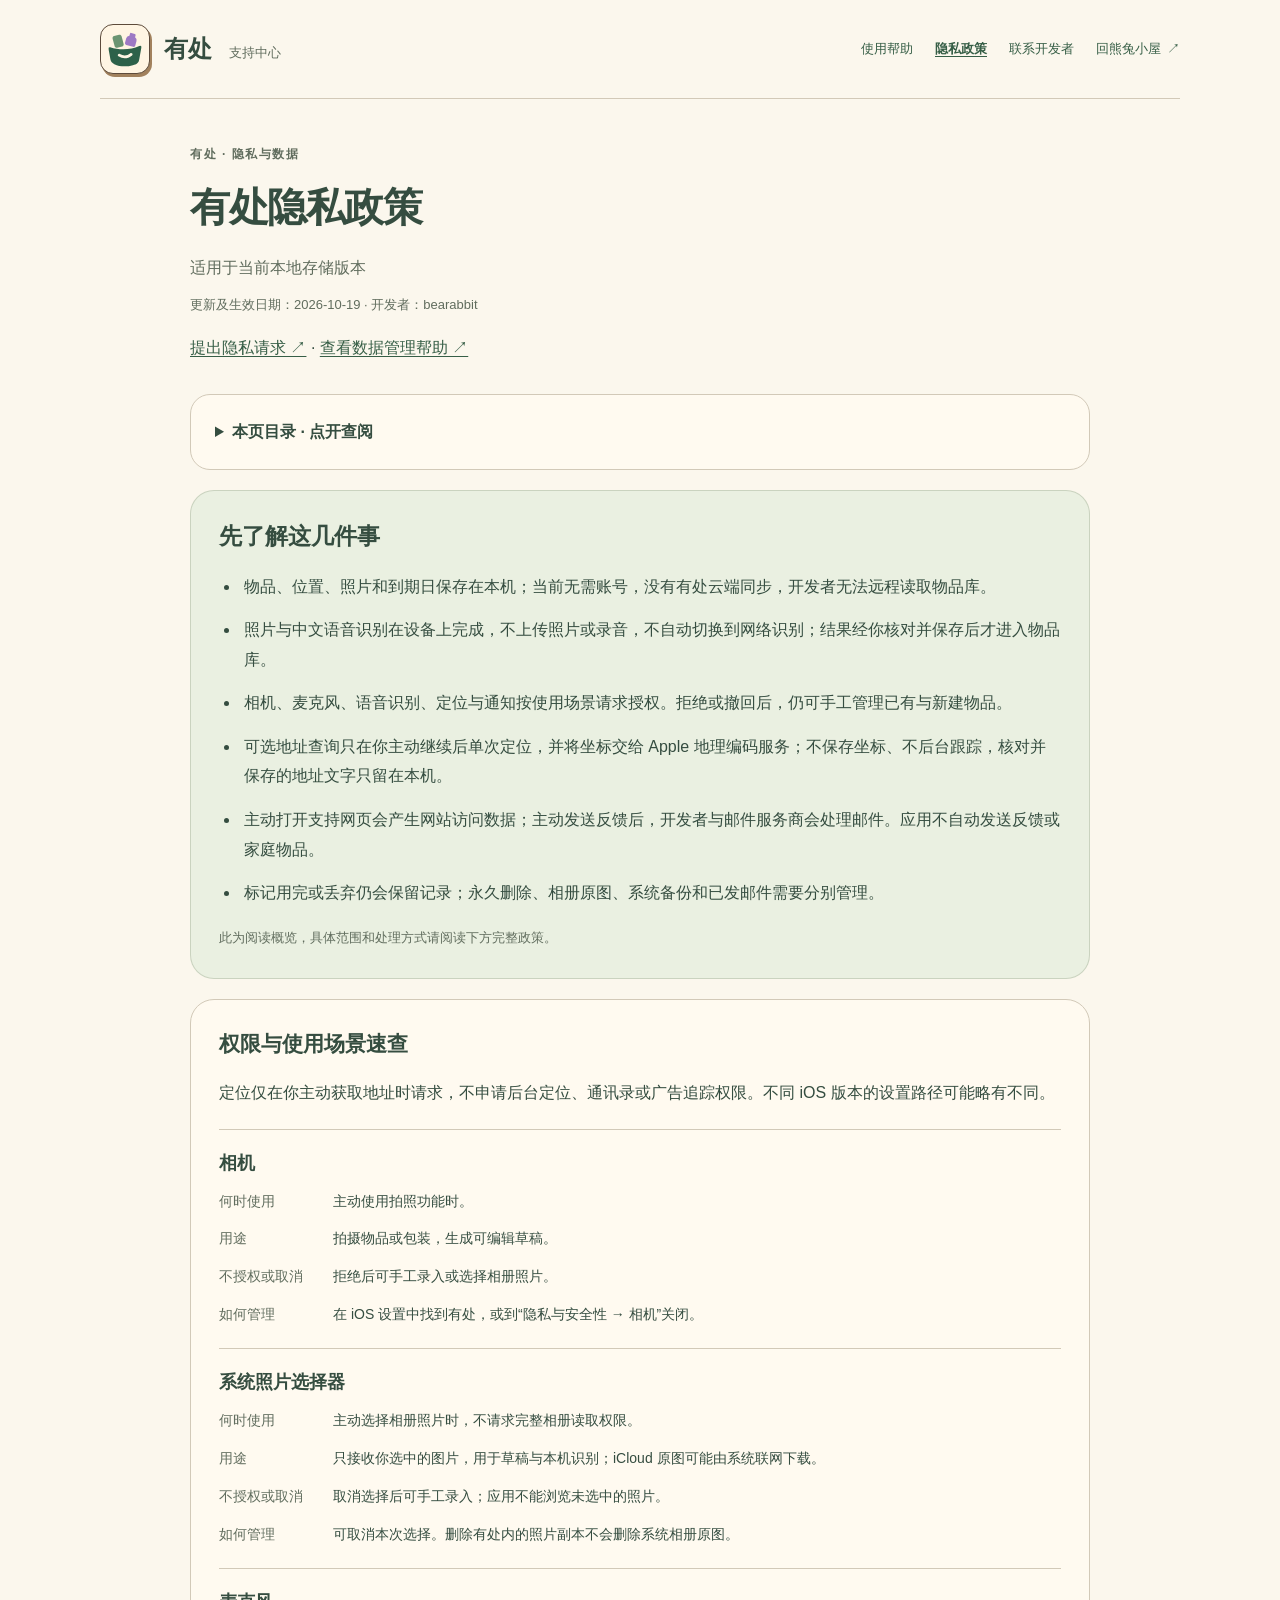
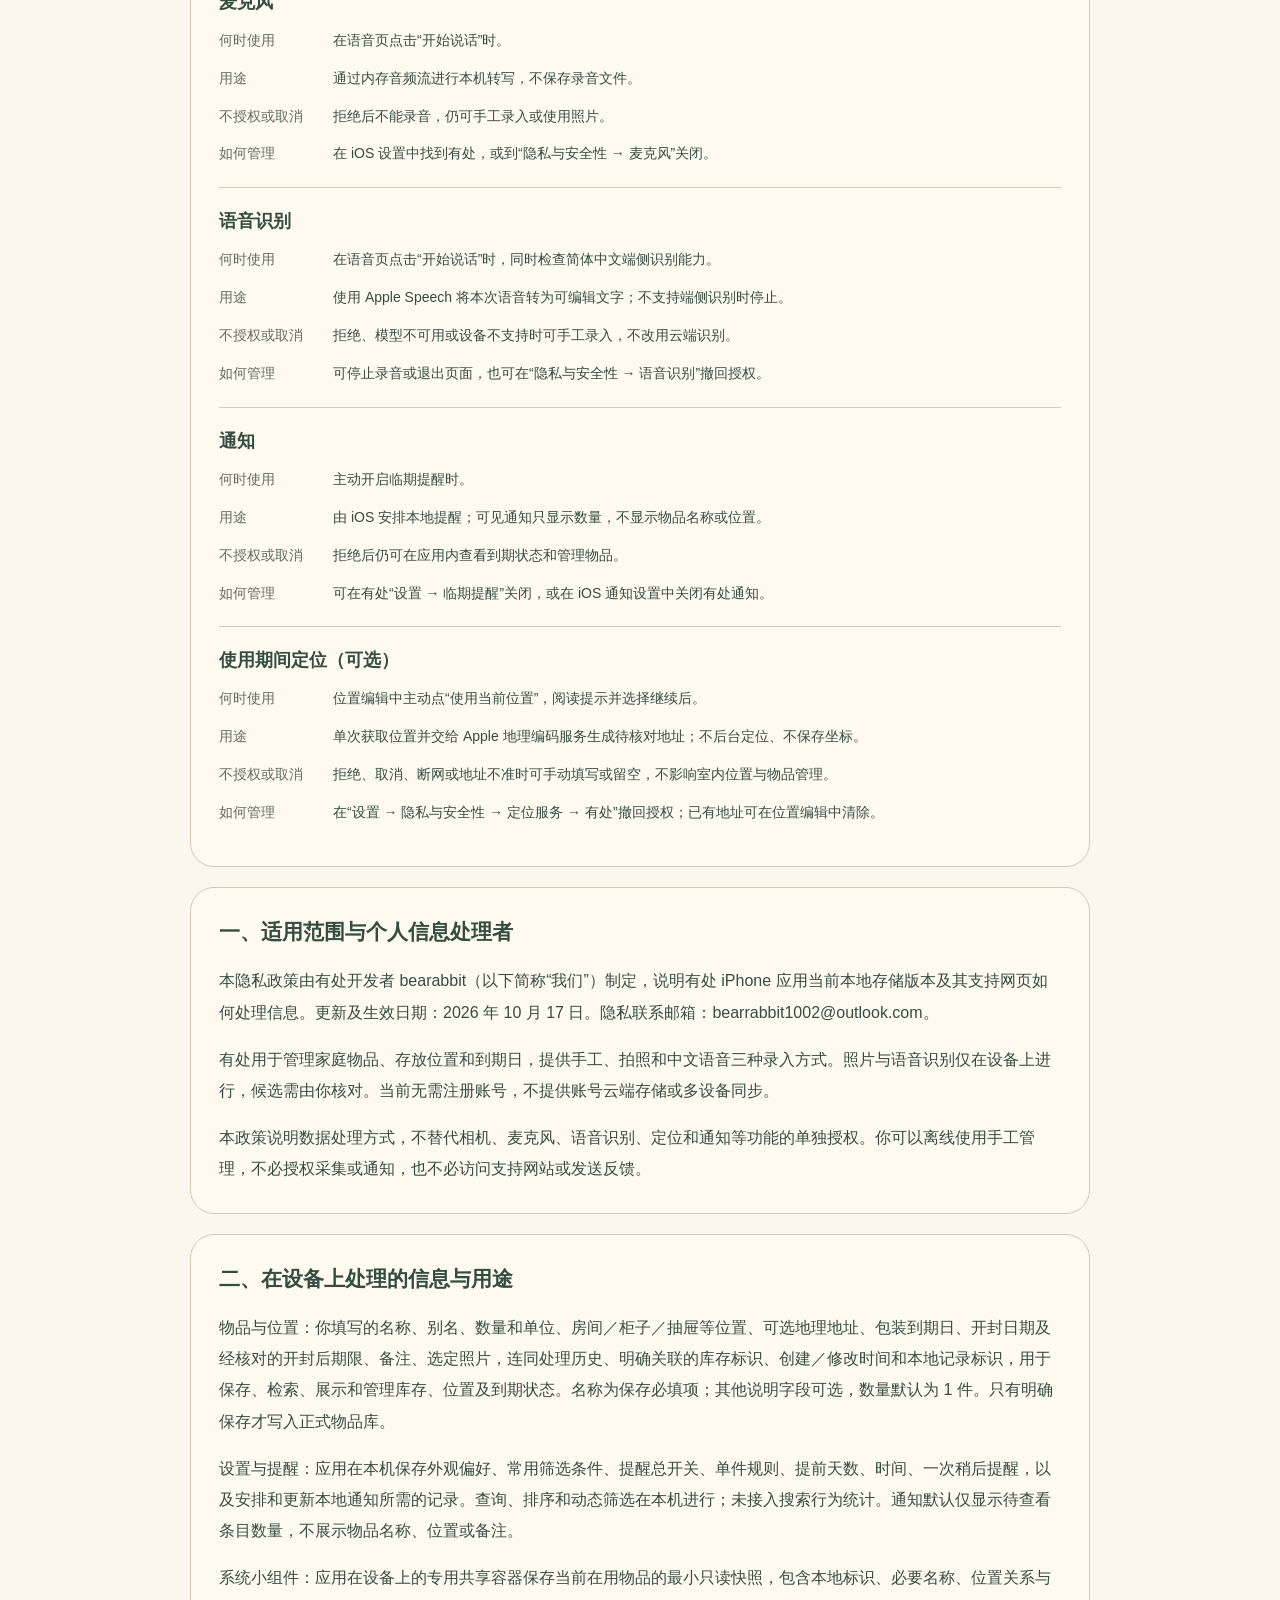
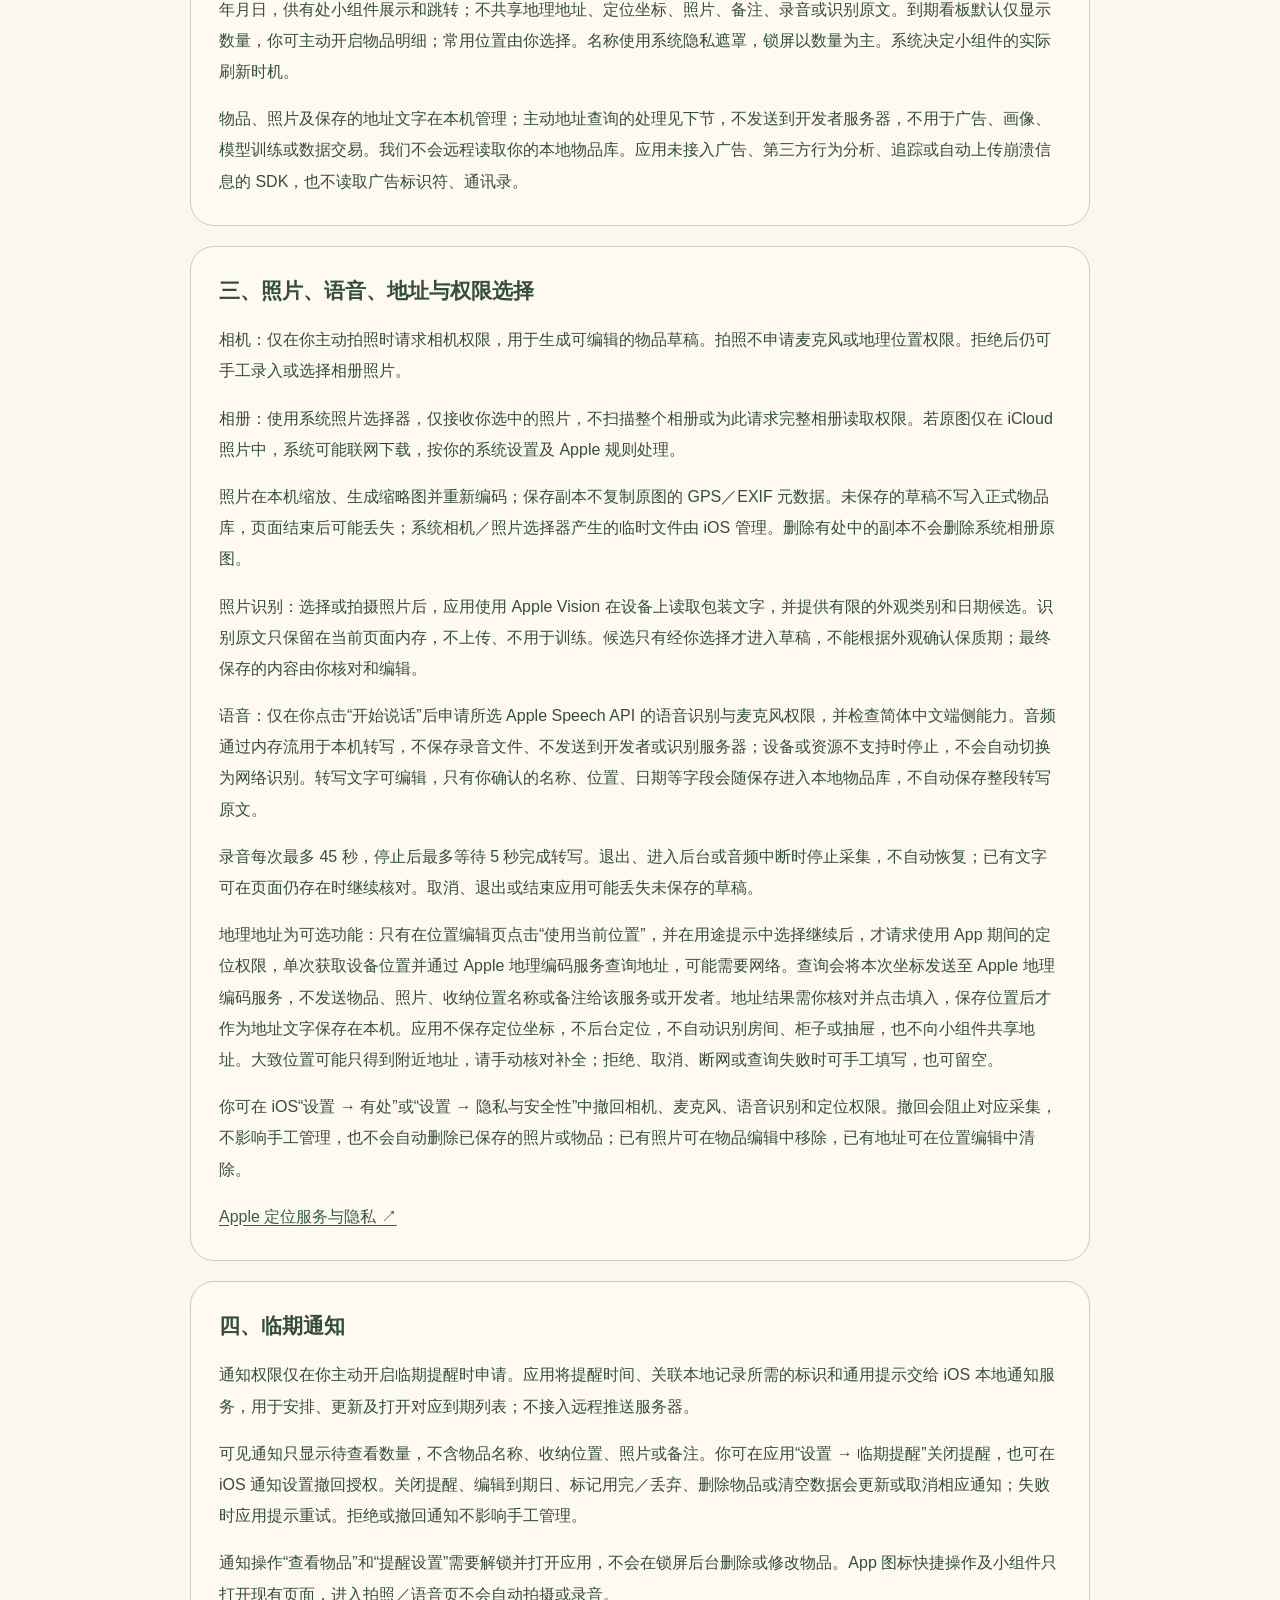
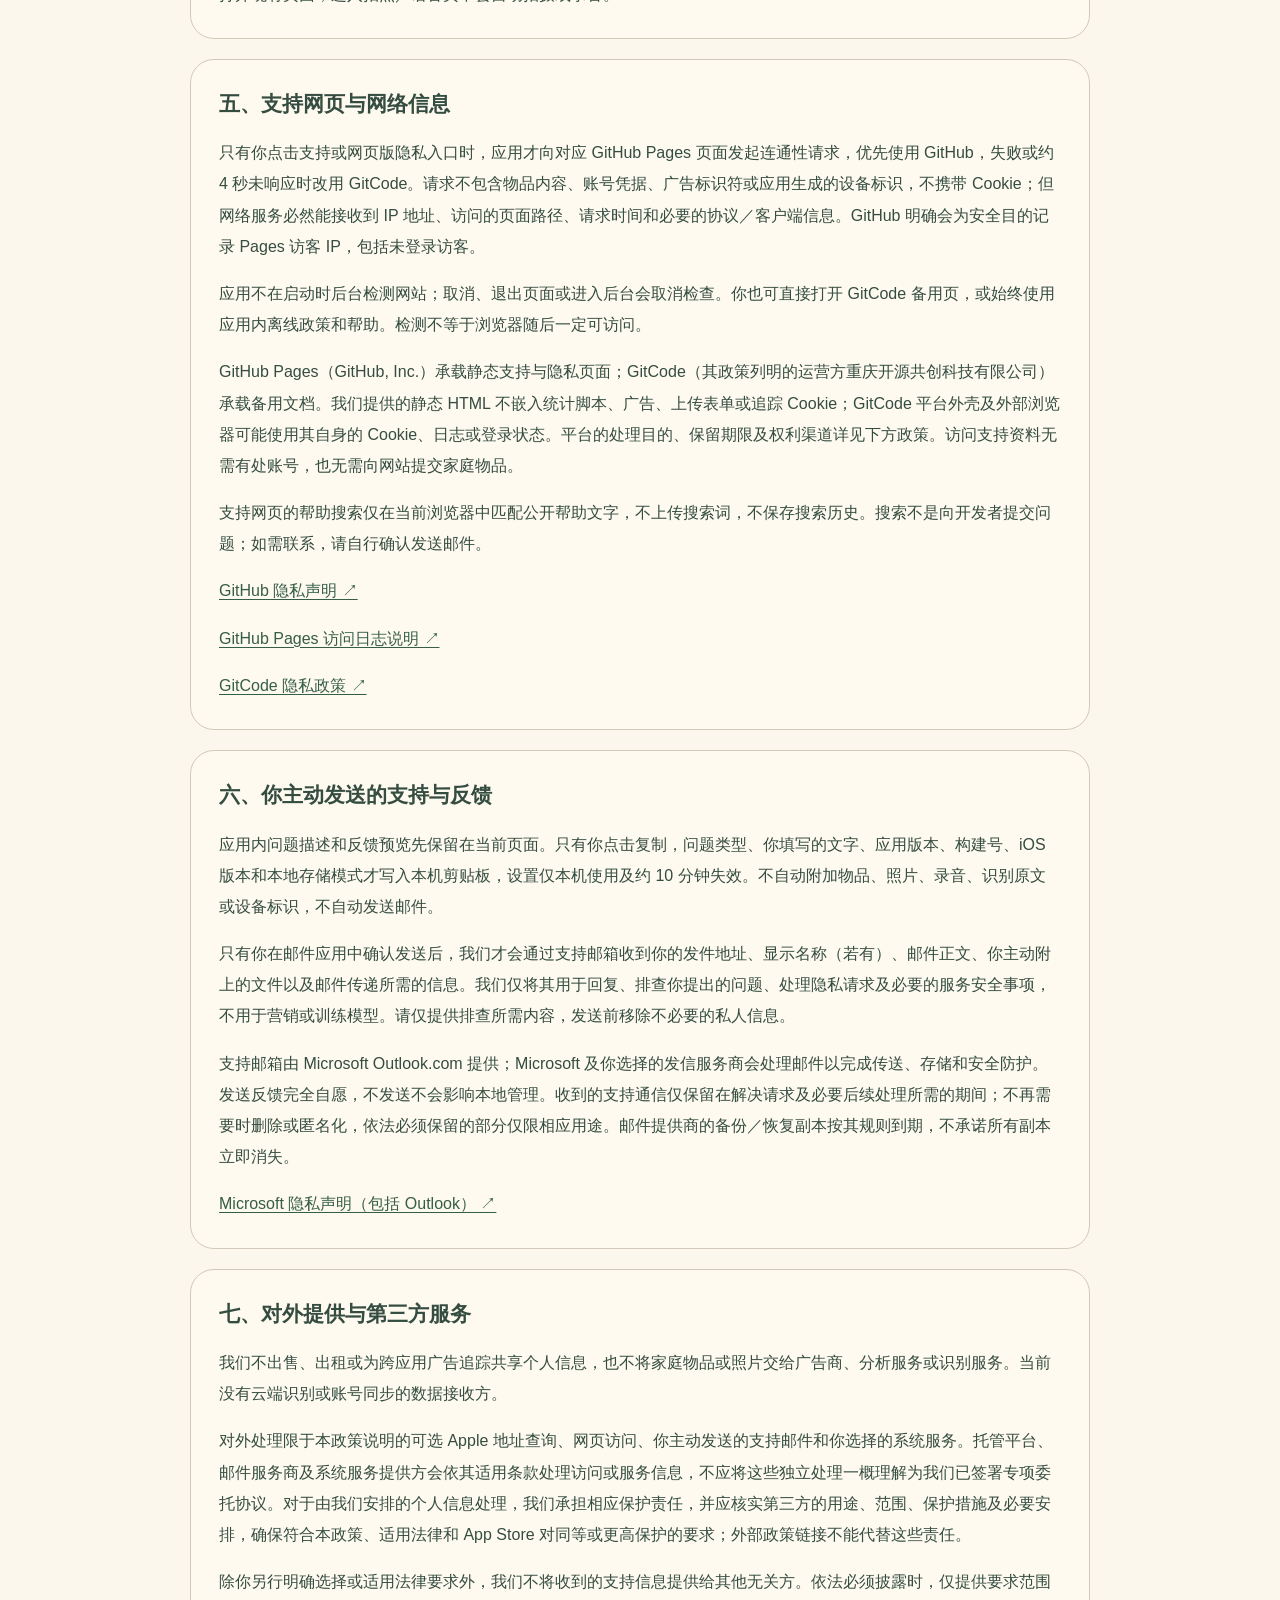
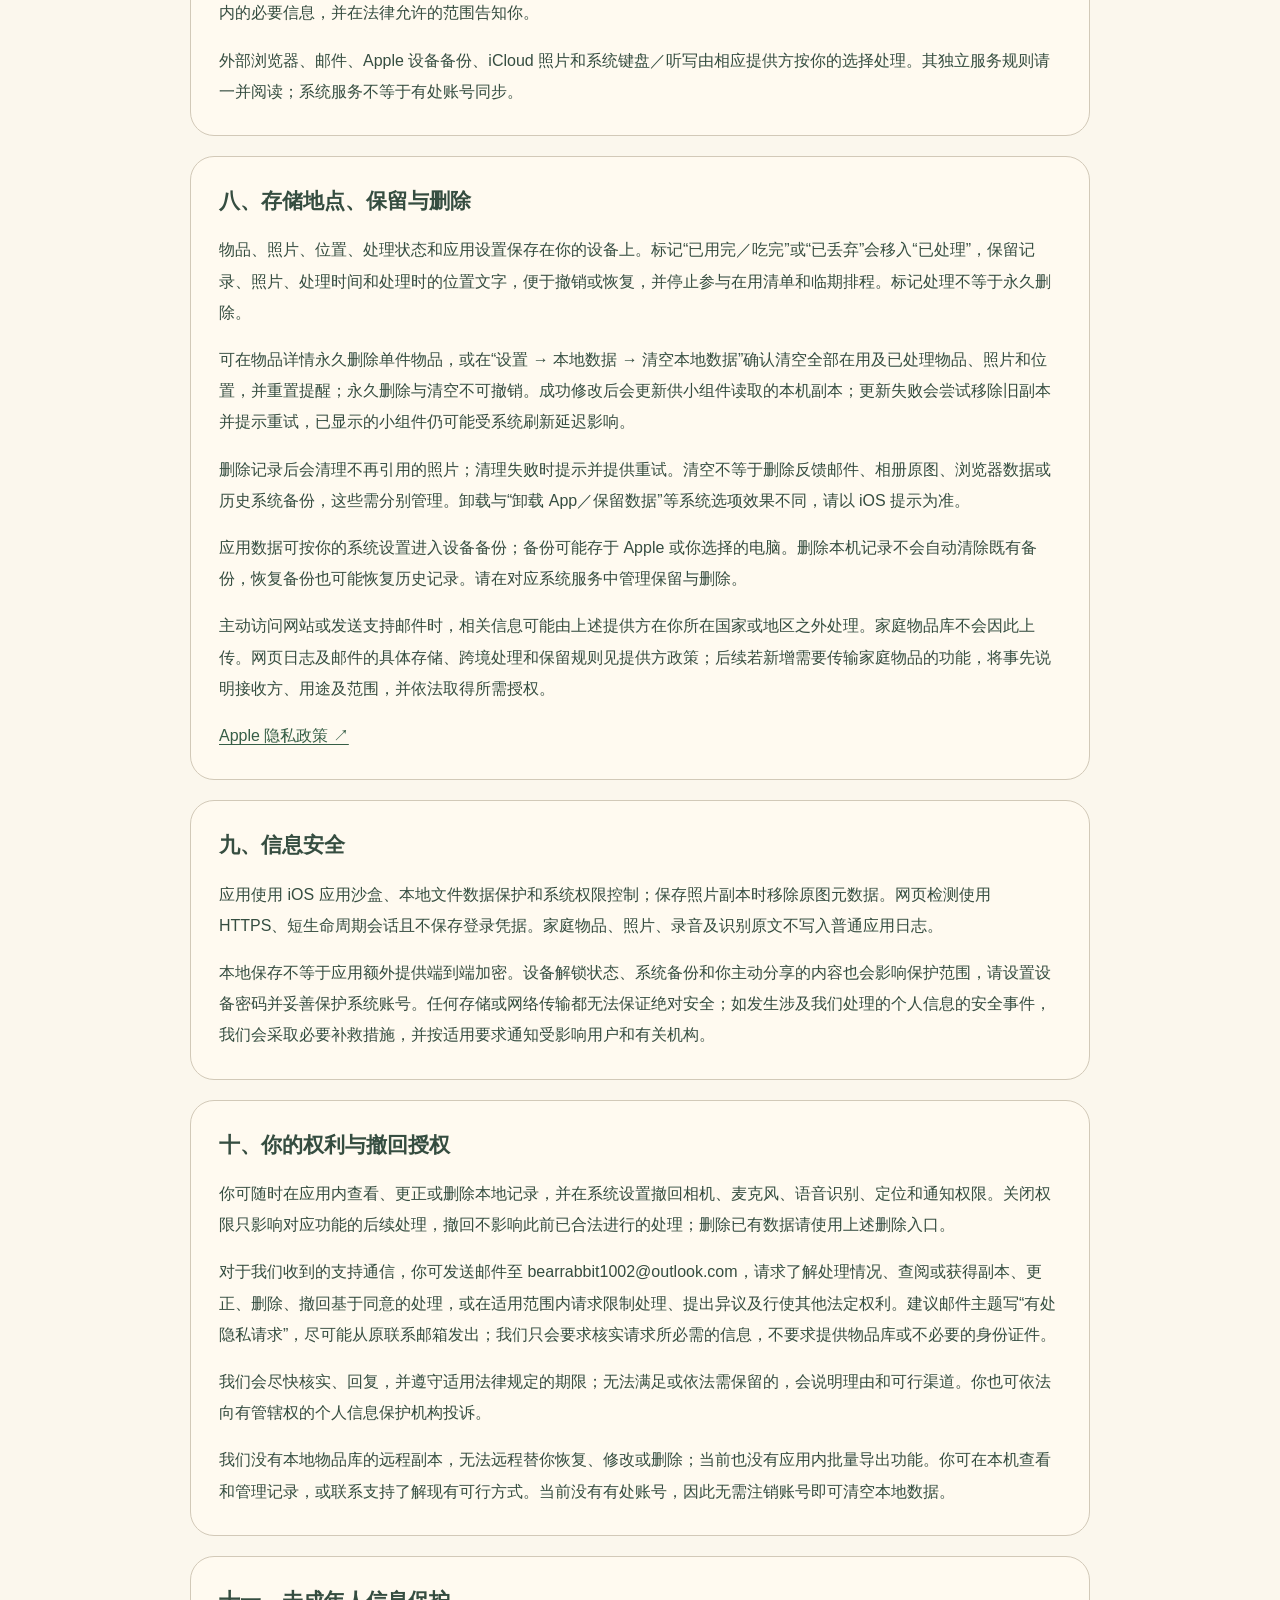
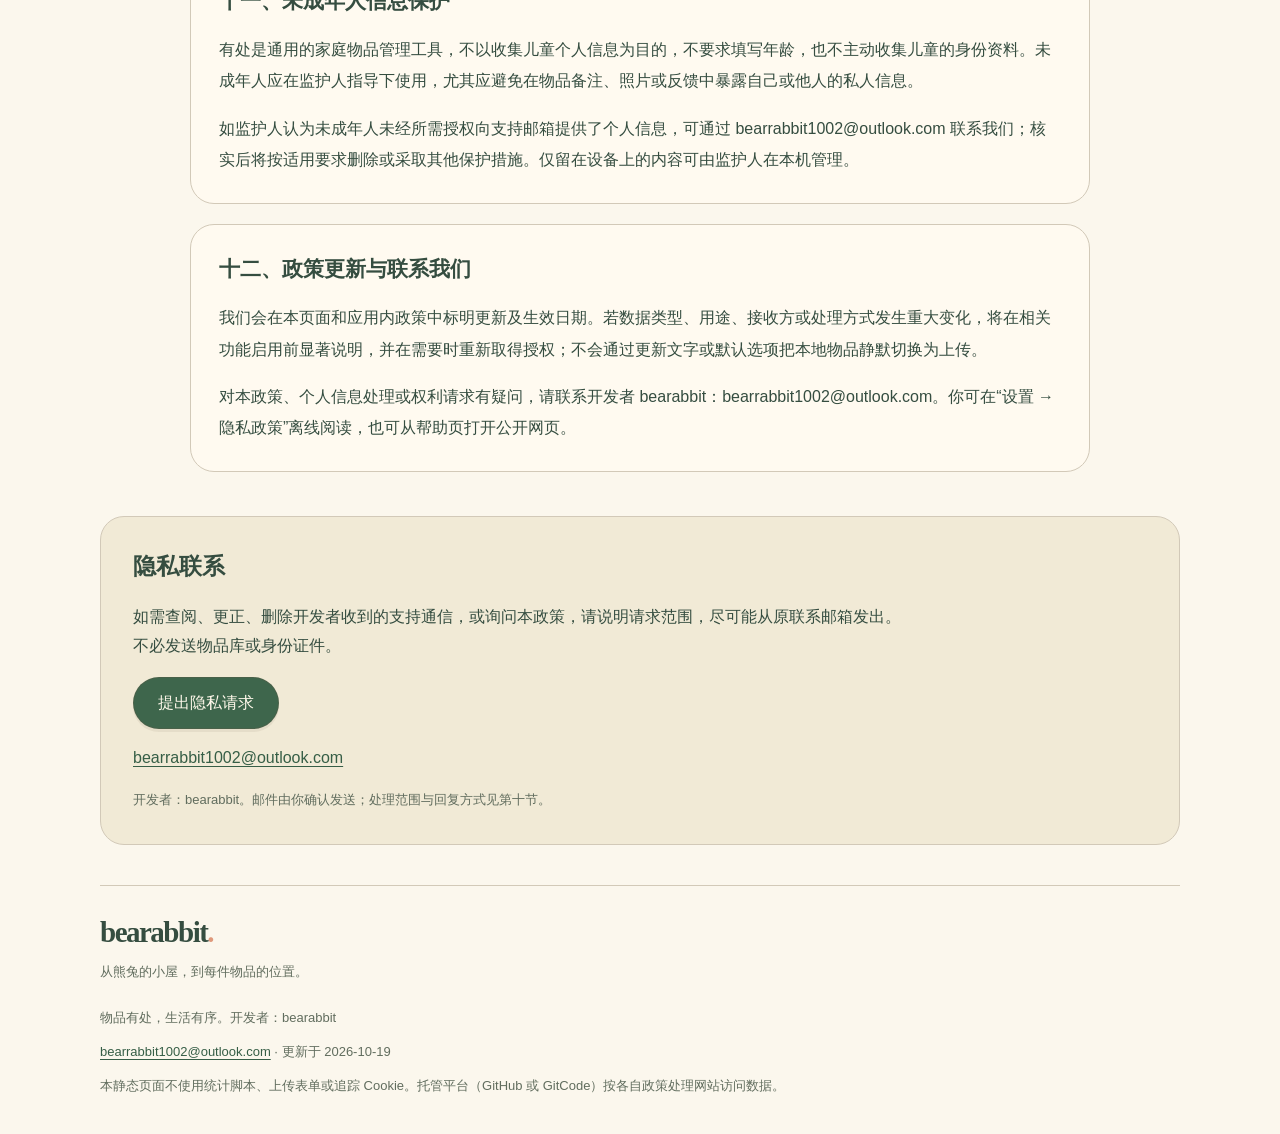
==== commit 26439de2: "Publish Youchu support and privacy website" ====
--- a/privacy.html
+++ b/privacy.html
@@ -28,17 +28,17 @@
 </nav>
 </header>
 <main id="main"><section class="policy-heading"><p class="eyebrow">有处 · 隐私与数据</p><h1>有处隐私政策</h1>
-<p class="intro">适用于当前本地存储版本</p><p class="meta">更新及生效日期：2026-10-17 · 开发者：bearabbit</p>
+<p class="intro">适用于当前本地存储版本</p><p class="meta">更新及生效日期：2026-10-19 · 开发者：bearabbit</p>
 <p><a href="mailto:bearrabbit1002@outlook.com?subject=%E6%9C%89%E5%A4%84%E9%9A%90%E7%A7%81%E8%AF%B7%E6%B1%82">提出隐私请求 ↗</a> · <a href="index.html#help-privacy-request">查看数据管理帮助 ↗</a></p></section>
 <div class="policy-layout"><aside><details class="policy-toc"><summary>本页目录 · 点开查阅</summary><nav aria-label="隐私政策目录"><a href="#overview-title">隐私概览</a><a href="#permission-summary">权限与使用场景速查</a><a href="#scope">一、适用范围与个人信息处理者</a><a href="#local">二、在设备上处理的信息与用途</a><a href="#photos">三、照片、语音、地址与权限选择</a><a href="#notifications">四、临期通知</a><a href="#network">五、支持网页与网络信息</a><a href="#feedback">六、你主动发送的支持与反馈</a><a href="#sharing">七、对外提供与第三方服务</a><a href="#retention">八、存储地点、保留与删除</a><a href="#security">九、信息安全</a><a href="#rights">十、你的权利与撤回授权</a><a href="#children">十一、未成年人信息保护</a><a href="#updates">十二、政策更新与联系我们</a></nav></details></aside>
-<article><section class="overview" aria-labelledby="overview-title"><h2 id="overview-title">先了解这几件事</h2><ul><li>物品、位置、照片和到期日保存在本机；当前无需账号，没有有处云端同步，开发者无法远程读取物品库。</li><li>照片与中文语音识别在设备上完成，不上传照片或录音，不自动切换到网络识别；结果经你核对并保存后才进入物品库。</li><li>相机、麦克风、语音识别、定位与通知按使用场景请求授权。拒绝或撤回后，仍可手工管理已有与新建物品。</li><li>可选地址查询只在你主动继续后单次定位，并将坐标交给 Apple 地理编码服务；不保存坐标、不后台跟踪，核对并保存的地址文字只留在本机。</li><li>主动打开支持网页会产生网站访问数据；主动发送反馈后，开发者与邮件服务商会处理邮件。应用不自动发送反馈或家庭物品。</li><li>标记用完或丢弃仍会保留记录；永久删除、相册原图、系统备份和已发邮件需要分别管理。</li></ul><p class="meta">此为阅读概览，具体范围和处理方式请阅读下方完整政策。</p></section><section class="policy-section" id="permission-summary"><h2>权限与使用场景速查</h2><p>定位仅在你主动获取地址时请求，不申请后台定位、通讯录或广告追踪权限。不同 iOS 版本的设置路径可能略有不同。</p><section class="permission"><h3>相机</h3><dl><div><dt>何时使用</dt><dd>主动使用拍照功能时。</dd></div><div><dt>用途</dt><dd>拍摄物品或包装，生成可编辑草稿。</dd></div><div><dt>不授权或取消</dt><dd>拒绝后可手工录入或选择相册照片。</dd></div><div><dt>如何管理</dt><dd>在 iOS 设置中找到有处，或到“隐私与安全性 → 相机”关闭。</dd></div></dl></section><section class="permission"><h3>系统照片选择器</h3><dl><div><dt>何时使用</dt><dd>主动选择相册照片时，不请求完整相册读取权限。</dd></div><div><dt>用途</dt><dd>只接收你选中的图片，用于草稿与本机识别；iCloud 原图可能由系统联网下载。</dd></div><div><dt>不授权或取消</dt><dd>取消选择后可手工录入；应用不能浏览未选中的照片。</dd></div><div><dt>如何管理</dt><dd>可取消本次选择。删除有处内的照片副本不会删除系统相册原图。</dd></div></dl></section><section class="permission"><h3>麦克风</h3><dl><div><dt>何时使用</dt><dd>在语音页点击“开始说话”时。</dd></div><div><dt>用途</dt><dd>通过内存音频流进行本机转写，不保存录音文件。</dd></div><div><dt>不授权或取消</dt><dd>拒绝后不能录音，仍可手工录入或使用照片。</dd></div><div><dt>如何管理</dt><dd>在 iOS 设置中找到有处，或到“隐私与安全性 → 麦克风”关闭。</dd></div></dl></section><section class="permission"><h3>语音识别</h3><dl><div><dt>何时使用</dt><dd>在语音页点击“开始说话”时，同时检查简体中文端侧识别能力。</dd></div><div><dt>用途</dt><dd>使用 Apple Speech 将本次语音转为可编辑文字；不支持端侧识别时停止。</dd></div><div><dt>不授权或取消</dt><dd>拒绝、模型不可用或设备不支持时可手工录入，不改用云端识别。</dd></div><div><dt>如何管理</dt><dd>可停止录音或退出页面，也可在“隐私与安全性 → 语音识别”撤回授权。</dd></div></dl></section><section class="permission"><h3>通知</h3><dl><div><dt>何时使用</dt><dd>主动开启临期提醒时。</dd></div><div><dt>用途</dt><dd>由 iOS 安排本地提醒；可见通知只显示数量，不显示物品名称或位置。</dd></div><div><dt>不授权或取消</dt><dd>拒绝后仍可在应用内查看到期状态和管理物品。</dd></div><div><dt>如何管理</dt><dd>可在有处“设置 → 临期提醒”关闭，或在 iOS 通知设置中关闭有处通知。</dd></div></dl></section><section class="permission"><h3>使用期间定位（可选）</h3><dl><div><dt>何时使用</dt><dd>位置编辑中主动点“使用当前位置”，阅读提示并选择继续后。</dd></div><div><dt>用途</dt><dd>单次获取位置并交给 Apple 地理编码服务生成待核对地址；不后台定位、不保存坐标。</dd></div><div><dt>不授权或取消</dt><dd>拒绝、取消、断网或地址不准时可手动填写或留空，不影响室内位置与物品管理。</dd></div><div><dt>如何管理</dt><dd>在“设置 → 隐私与安全性 → 定位服务 → 有处”撤回授权；已有地址可在位置编辑中清除。</dd></div></dl></section></section><section id="scope" class="policy-section"><h2>一、适用范围与个人信息处理者</h2><p>本隐私政策由有处开发者 bearabbit（以下简称“我们”）制定，说明有处 iPhone 应用当前本地存储版本及其支持网页如何处理信息。更新及生效日期：2026 年 10 月 17 日。隐私联系邮箱：bearrabbit1002@outlook.com。</p><p>有处用于管理家庭物品、存放位置和到期日，提供手工、拍照和中文语音三种录入方式。照片与语音识别仅在设备上进行，候选需由你核对。当前无需注册账号，不提供账号云端存储或多设备同步。</p><p>本政策说明数据处理方式，不替代相机、麦克风、语音识别、定位和通知等功能的单独授权。你可以离线使用手工管理，不必授权采集或通知，也不必访问支持网站或发送反馈。</p></section><section id="local" class="policy-section"><h2>二、在设备上处理的信息与用途</h2><p>物品与位置：你填写的名称、房间／柜子／抽屉等位置、可选地理地址、到期日、备注、选定照片，以及记录的创建／修改时间和本地记录标识，用于保存、检索、编辑、展示物品和计算到期状态。名称为保存必填项；位置、日期、备注和照片可选。只有明确保存才写入正式物品库。</p><p>设置与提醒：应用在本机保存外观偏好、提醒开关、提前天数、时间，以及安排和更新本地通知所需的记录。查询和排序在本机进行；未接入搜索行为统计。</p><p>系统小组件：应用在设备上的专用共享容器保存当前在用物品的最小只读快照，包含本地标识、必要名称、位置关系与年月日，供有处小组件展示和跳转；不共享地理地址、定位坐标、照片、备注、录音或识别原文。到期看板默认仅显示数量，你可主动开启物品明细；常用位置由你选择。名称使用系统隐私遮罩，锁屏以数量为主。系统决定小组件的实际刷新时机。</p><p>物品、照片及保存的地址文字在本机管理；主动地址查询的处理见下节，不发送到开发者服务器，不用于广告、画像、模型训练或数据交易。我们不会远程读取你的本地物品库。应用未接入广告、第三方行为分析、追踪或自动上传崩溃信息的 SDK，也不读取广告标识符、通讯录。</p></section><section id="photos" class="policy-section"><h2>三、照片、语音、地址与权限选择</h2><p>相机：仅在你主动拍照时请求相机权限，用于生成可编辑的物品草稿。拍照不申请麦克风或地理位置权限。拒绝后仍可手工录入或选择相册照片。</p><p>相册：使用系统照片选择器，仅接收你选中的照片，不扫描整个相册或为此请求完整相册读取权限。若原图仅在 iCloud 照片中，系统可能联网下载，按你的系统设置及 Apple 规则处理。</p><p>照片在本机缩放、生成缩略图并重新编码；保存副本不复制原图的 GPS／EXIF 元数据。未保存的草稿不写入正式物品库，页面结束后可能丢失；系统相机／照片选择器产生的临时文件由 iOS 管理。删除有处中的副本不会删除系统相册原图。</p><p>照片识别：选择或拍摄照片后，应用使用 Apple Vision 在设备上读取包装文字，并提供有限的外观类别和日期候选。识别原文只保留在当前页面内存，不上传、不用于训练。候选只有经你选择才进入草稿，不能根据外观确认保质期；最终保存的内容由你核对和编辑。</p><p>语音：仅在你点击“开始说话”后申请所选 Apple Speech API 的语音识别与麦克风权限，并检查简体中文端侧能力。音频通过内存流用于本机转写，不保存录音文件、不发送到开发者或识别服务器；设备或资源不支持时停止，不会自动切换为网络识别。转写文字可编辑，只有你确认的名称、位置、日期等字段会随保存进入本地物品库，不自动保存整段转写原文。</p><p>录音每次最多 45 秒，停止后最多等待 5 秒完成转写。退出、进入后台或音频中断时停止采集，不自动恢复；已有文字可在页面仍存在时继续核对。取消、退出或结束应用可能丢失未保存的草稿。</p><p>地理地址为可选功能：只有在位置编辑页点击“使用当前位置”，并在用途提示中选择继续后，才请求使用 App 期间的定位权限，单次获取设备位置并通过 Apple 地理编码服务查询地址，可能需要网络。查询会将本次坐标发送至 Apple 地理编码服务，不发送物品、照片、收纳位置名称或备注给该服务或开发者。地址结果需你核对并点击填入，保存位置后才作为地址文字保存在本机。应用不保存定位坐标，不后台定位，不自动识别房间、柜子或抽屉，也不向小组件共享地址。大致位置可能只得到附近地址，请手动核对补全；拒绝、取消、断网或查询失败时可手工填写，也可留空。</p><p>你可在 iOS“设置 → 有处”或“设置 → 隐私与安全性”中撤回相机、麦克风、语音识别和定位权限。撤回会阻止对应采集，不影响手工管理，也不会自动删除已保存的照片或物品；已有照片可在物品编辑中移除，已有地址可在位置编辑中清除。</p><p><a href="https://www.apple.com/legal/privacy/data/en/location-services/">Apple 定位服务与隐私 ↗</a></p></section><section id="notifications" class="policy-section"><h2>四、临期通知</h2><p>通知权限仅在你主动开启临期提醒时申请。应用将提醒时间、关联本地记录所需的标识和通用提示交给 iOS 本地通知服务，用于安排、更新及打开对应到期列表；不接入远程推送服务器。</p><p>可见通知只显示待查看数量，不含物品名称、收纳位置、照片或备注。你可在应用“设置 → 临期提醒”关闭提醒，也可在 iOS 通知设置撤回授权。关闭提醒、编辑到期日、标记用完／丢弃、删除物品或清空数据会更新或取消相应通知；失败时应用提示重试。拒绝或撤回通知不影响手工管理。</p><p>通知操作“查看物品”和“提醒设置”需要解锁并打开应用，不会在锁屏后台删除或修改物品。App 图标快捷操作及小组件只打开现有页面，进入拍照／语音页不会自动拍摄或录音。</p></section><section id="network" class="policy-section"><h2>五、支持网页与网络信息</h2><p>只有你点击支持或网页版隐私入口时，应用才向对应 GitHub Pages 页面发起连通性请求，优先使用 GitHub，失败或约 4 秒未响应时改用 GitCode。请求不包含物品内容、账号凭据、广告标识符或应用生成的设备标识，不携带 Cookie；但网络服务必然能接收到 IP 地址、访问的页面路径、请求时间和必要的协议／客户端信息。GitHub 明确会为安全目的记录 Pages 访客 IP，包括未登录访客。</p><p>应用不在启动时后台检测网站；取消、退出页面或进入后台会取消检查。你也可直接打开 GitCode 备用页，或始终使用应用内离线政策和帮助。检测不等于浏览器随后一定可访问。</p><p>GitHub Pages（GitHub, Inc.）承载静态支持与隐私页面；GitCode（其政策列明的运营方重庆开源共创科技有限公司）承载备用文档。我们提供的静态 HTML 不嵌入统计脚本、广告、上传表单或追踪 Cookie；GitCode 平台外壳及外部浏览器可能使用其自身的 Cookie、日志或登录状态。平台的处理目的、保留期限及权利渠道详见下方政策。访问支持资料无需有处账号，也无需向网站提交家庭物品。</p><p>支持网页的帮助搜索仅在当前浏览器中匹配公开帮助文字，不上传搜索词，不保存搜索历史。搜索不是向开发者提交问题；如需联系，请自行确认发送邮件。</p><p><a href="https://docs.github.com/en/site-policy/privacy-policies/github-general-privacy-statement">GitHub 隐私声明 ↗</a></p><p><a href="https://docs.github.com/en/pages/getting-started-with-github-pages/what-is-github-pages#data-collection">GitHub Pages 访问日志说明 ↗</a></p><p><a href="https://docs.gitcode.com/docs/help/home/protocol/privacy-policy/">GitCode 隐私政策 ↗</a></p></section><section id="feedback" class="policy-section"><h2>六、你主动发送的支持与反馈</h2><p>应用内问题描述和反馈预览先保留在当前页面。只有你点击复制，问题类型、你填写的文字、应用版本、构建号、iOS 版本和本地存储模式才写入本机剪贴板，设置仅本机使用及约 10 分钟失效。不自动附加物品、照片、录音、识别原文或设备标识，不自动发送邮件。</p><p>只有你在邮件应用中确认发送后，我们才会通过支持邮箱收到你的发件地址、显示名称（若有）、邮件正文、你主动附上的文件以及邮件传递所需的信息。我们仅将其用于回复、排查你提出的问题、处理隐私请求及必要的服务安全事项，不用于营销或训练模型。请仅提供排查所需内容，发送前移除不必要的私人信息。</p><p>支持邮箱由 Microsoft Outlook.com 提供；Microsoft 及你选择的发信服务商会处理邮件以完成传送、存储和安全防护。发送反馈完全自愿，不发送不会影响本地管理。收到的支持通信仅保留在解决请求及必要后续处理所需的期间；不再需要时删除或匿名化，依法必须保留的部分仅限相应用途。邮件提供商的备份／恢复副本按其规则到期，不承诺所有副本立即消失。</p><p><a href="https://www.microsoft.com/zh-cn/privacy/privacystatement">Microsoft 隐私声明（包括 Outlook） ↗</a></p></section><section id="sharing" class="policy-section"><h2>七、对外提供与第三方服务</h2><p>我们不出售、出租或为跨应用广告追踪共享个人信息，也不将家庭物品或照片交给广告商、分析服务或识别服务。当前没有云端识别或账号同步的数据接收方。</p><p>对外处理限于本政策说明的可选 Apple 地址查询、网页访问、你主动发送的支持邮件和你选择的系统服务。托管平台、邮件服务商及系统服务提供方会依其适用条款处理访问或服务信息，不应将这些独立处理一概理解为我们已签署专项委托协议。对于由我们安排的个人信息处理，我们承担相应保护责任，并应核实第三方的用途、范围、保护措施及必要安排，确保符合本政策、适用法律和 App Store 对同等或更高保护的要求；外部政策链接不能代替这些责任。</p><p>除你另行明确选择或适用法律要求外，我们不将收到的支持信息提供给其他无关方。依法必须披露时，仅提供要求范围内的必要信息，并在法律允许的范围告知你。</p><p>外部浏览器、邮件、Apple 设备备份、iCloud 照片和系统键盘／听写由相应提供方按你的选择处理。其独立服务规则请一并阅读；系统服务不等于有处账号同步。</p></section><section id="retention" class="policy-section"><h2>八、存储地点、保留与删除</h2><p>物品、照片、位置、处理状态和应用设置保存在你的设备上。标记“已用完／吃完”或“已丢弃”会移入“已处理”，保留记录、照片、处理时间和处理时的位置文字，便于撤销或恢复，并停止参与在用清单和临期排程。标记处理不等于永久删除。</p><p>可在物品详情永久删除单件物品，或在“设置 → 本地数据 → 清空本地数据”确认清空全部在用及已处理物品、照片和位置，并重置提醒；永久删除与清空不可撤销。成功修改后会更新供小组件读取的本机副本；更新失败会尝试移除旧副本并提示重试，已显示的小组件仍可能受系统刷新延迟影响。</p><p>删除记录后会清理不再引用的照片；清理失败时提示并提供重试。清空不等于删除反馈邮件、相册原图、浏览器数据或历史系统备份，这些需分别管理。卸载与“卸载 App／保留数据”等系统选项效果不同，请以 iOS 提示为准。</p><p>应用数据可按你的系统设置进入设备备份；备份可能存于 Apple 或你选择的电脑。删除本机记录不会自动清除既有备份，恢复备份也可能恢复历史记录。请在对应系统服务中管理保留与删除。</p><p>主动访问网站或发送支持邮件时，相关信息可能由上述提供方在你所在国家或地区之外处理。家庭物品库不会因此上传。网页日志及邮件的具体存储、跨境处理和保留规则见提供方政策；后续若新增需要传输家庭物品的功能，将事先说明接收方、用途及范围，并依法取得所需授权。</p><p><a href="https://www.apple.com/legal/privacy/szh/">Apple 隐私政策 ↗</a></p></section><section id="security" class="policy-section"><h2>九、信息安全</h2><p>应用使用 iOS 应用沙盒、本地文件数据保护和系统权限控制；保存照片副本时移除原图元数据。网页检测使用 HTTPS、短生命周期会话且不保存登录凭据。家庭物品、照片、录音及识别原文不写入普通应用日志。</p><p>本地保存不等于应用额外提供端到端加密。设备解锁状态、系统备份和你主动分享的内容也会影响保护范围，请设置设备密码并妥善保护系统账号。任何存储或网络传输都无法保证绝对安全；如发生涉及我们处理的个人信息的安全事件，我们会采取必要补救措施，并按适用要求通知受影响用户和有关机构。</p></section><section id="rights" class="policy-section"><h2>十、你的权利与撤回授权</h2><p>你可随时在应用内查看、更正或删除本地记录，并在系统设置撤回相机、麦克风、语音识别、定位和通知权限。关闭权限只影响对应功能的后续处理，撤回不影响此前已合法进行的处理；删除已有数据请使用上述删除入口。</p><p>对于我们收到的支持通信，你可发送邮件至 bearrabbit1002@outlook.com，请求了解处理情况、查阅或获得副本、更正、删除、撤回基于同意的处理，或在适用范围内请求限制处理、提出异议及行使其他法定权利。建议邮件主题写“有处隐私请求”，尽可能从原联系邮箱发出；我们只会要求核实请求所必需的信息，不要求提供物品库或不必要的身份证件。</p><p>我们会尽快核实、回复，并遵守适用法律规定的期限；无法满足或依法需保留的，会说明理由和可行渠道。你也可依法向有管辖权的个人信息保护机构投诉。</p><p>我们没有本地物品库的远程副本，无法远程替你恢复、修改或删除；当前也没有应用内批量导出功能。你可在本机查看和管理记录，或联系支持了解现有可行方式。当前没有有处账号，因此无需注销账号即可清空本地数据。</p></section><section id="children" class="policy-section"><h2>十一、未成年人信息保护</h2><p>有处是通用的家庭物品管理工具，不以收集儿童个人信息为目的，不要求填写年龄，也不主动收集儿童的身份资料。未成年人应在监护人指导下使用，尤其应避免在物品备注、照片或反馈中暴露自己或他人的私人信息。</p><p>如监护人认为未成年人未经所需授权向支持邮箱提供了个人信息，可通过 bearrabbit1002@outlook.com 联系我们；核实后将按适用要求删除或采取其他保护措施。仅留在设备上的内容可由监护人在本机管理。</p></section><section id="updates" class="policy-section"><h2>十二、政策更新与联系我们</h2><p>我们会在本页面和应用内政策中标明更新及生效日期。若数据类型、用途、接收方或处理方式发生重大变化，将在相关功能启用前显著说明，并在需要时重新取得授权；不会通过更新文字或默认选项把本地物品静默切换为上传。</p><p>对本政策、个人信息处理或权利请求有疑问，请联系开发者 bearabbit：bearrabbit1002@outlook.com。你可在“设置 → 隐私政策”离线阅读，也可从帮助页打开公开网页。</p></section></article></div>
+<article><section class="overview" aria-labelledby="overview-title"><h2 id="overview-title">先了解这几件事</h2><ul><li>物品、位置、照片和到期日保存在本机；当前无需账号，没有有处云端同步，开发者无法远程读取物品库。</li><li>照片与中文语音识别在设备上完成，不上传照片或录音，不自动切换到网络识别；结果经你核对并保存后才进入物品库。</li><li>相机、麦克风、语音识别、定位与通知按使用场景请求授权。拒绝或撤回后，仍可手工管理已有与新建物品。</li><li>可选地址查询只在你主动继续后单次定位，并将坐标交给 Apple 地理编码服务；不保存坐标、不后台跟踪，核对并保存的地址文字只留在本机。</li><li>主动打开支持网页会产生网站访问数据；主动发送反馈后，开发者与邮件服务商会处理邮件。应用不自动发送反馈或家庭物品。</li><li>标记用完或丢弃仍会保留记录；永久删除、相册原图、系统备份和已发邮件需要分别管理。</li></ul><p class="meta">此为阅读概览，具体范围和处理方式请阅读下方完整政策。</p></section><section class="policy-section" id="permission-summary"><h2>权限与使用场景速查</h2><p>定位仅在你主动获取地址时请求，不申请后台定位、通讯录或广告追踪权限。不同 iOS 版本的设置路径可能略有不同。</p><section class="permission"><h3>相机</h3><dl><div><dt>何时使用</dt><dd>主动使用拍照功能时。</dd></div><div><dt>用途</dt><dd>拍摄物品或包装，生成可编辑草稿。</dd></div><div><dt>不授权或取消</dt><dd>拒绝后可手工录入或选择相册照片。</dd></div><div><dt>如何管理</dt><dd>在 iOS 设置中找到有处，或到“隐私与安全性 → 相机”关闭。</dd></div></dl></section><section class="permission"><h3>系统照片选择器</h3><dl><div><dt>何时使用</dt><dd>主动选择相册照片时，不请求完整相册读取权限。</dd></div><div><dt>用途</dt><dd>只接收你选中的图片，用于草稿与本机识别；iCloud 原图可能由系统联网下载。</dd></div><div><dt>不授权或取消</dt><dd>取消选择后可手工录入；应用不能浏览未选中的照片。</dd></div><div><dt>如何管理</dt><dd>可取消本次选择。删除有处内的照片副本不会删除系统相册原图。</dd></div></dl></section><section class="permission"><h3>麦克风</h3><dl><div><dt>何时使用</dt><dd>在语音页点击“开始说话”时。</dd></div><div><dt>用途</dt><dd>通过内存音频流进行本机转写，不保存录音文件。</dd></div><div><dt>不授权或取消</dt><dd>拒绝后不能录音，仍可手工录入或使用照片。</dd></div><div><dt>如何管理</dt><dd>在 iOS 设置中找到有处，或到“隐私与安全性 → 麦克风”关闭。</dd></div></dl></section><section class="permission"><h3>语音识别</h3><dl><div><dt>何时使用</dt><dd>在语音页点击“开始说话”时，同时检查简体中文端侧识别能力。</dd></div><div><dt>用途</dt><dd>使用 Apple Speech 将本次语音转为可编辑文字；不支持端侧识别时停止。</dd></div><div><dt>不授权或取消</dt><dd>拒绝、模型不可用或设备不支持时可手工录入，不改用云端识别。</dd></div><div><dt>如何管理</dt><dd>可停止录音或退出页面，也可在“隐私与安全性 → 语音识别”撤回授权。</dd></div></dl></section><section class="permission"><h3>通知</h3><dl><div><dt>何时使用</dt><dd>主动开启临期提醒时。</dd></div><div><dt>用途</dt><dd>由 iOS 安排本地提醒；可见通知只显示数量，不显示物品名称或位置。</dd></div><div><dt>不授权或取消</dt><dd>拒绝后仍可在应用内查看到期状态和管理物品。</dd></div><div><dt>如何管理</dt><dd>可在有处“设置 → 临期提醒”关闭，或在 iOS 通知设置中关闭有处通知。</dd></div></dl></section><section class="permission"><h3>使用期间定位（可选）</h3><dl><div><dt>何时使用</dt><dd>位置编辑中主动点“使用当前位置”，阅读提示并选择继续后。</dd></div><div><dt>用途</dt><dd>单次获取位置并交给 Apple 地理编码服务生成待核对地址；不后台定位、不保存坐标。</dd></div><div><dt>不授权或取消</dt><dd>拒绝、取消、断网或地址不准时可手动填写或留空，不影响室内位置与物品管理。</dd></div><div><dt>如何管理</dt><dd>在“设置 → 隐私与安全性 → 定位服务 → 有处”撤回授权；已有地址可在位置编辑中清除。</dd></div></dl></section></section><section id="scope" class="policy-section"><h2>一、适用范围与个人信息处理者</h2><p>本隐私政策由有处开发者 bearabbit（以下简称“我们”）制定，说明有处 iPhone 应用当前本地存储版本及其支持网页如何处理信息。更新及生效日期：2026 年 10 月 17 日。隐私联系邮箱：bearrabbit1002@outlook.com。</p><p>有处用于管理家庭物品、存放位置和到期日，提供手工、拍照和中文语音三种录入方式。照片与语音识别仅在设备上进行，候选需由你核对。当前无需注册账号，不提供账号云端存储或多设备同步。</p><p>本政策说明数据处理方式，不替代相机、麦克风、语音识别、定位和通知等功能的单独授权。你可以离线使用手工管理，不必授权采集或通知，也不必访问支持网站或发送反馈。</p></section><section id="local" class="policy-section"><h2>二、在设备上处理的信息与用途</h2><p>物品与位置：你填写的名称、别名、数量和单位、房间／柜子／抽屉等位置、可选地理地址、包装到期日、开封日期及经核对的开封后期限、备注、选定照片，连同处理历史、明确关联的库存标识、创建／修改时间和本地记录标识，用于保存、检索、展示和管理库存、位置及到期状态。名称为保存必填项；其他说明字段可选，数量默认为 1 件。只有明确保存才写入正式物品库。</p><p>设置与提醒：应用在本机保存外观偏好、常用筛选条件、提醒总开关、单件规则、提前天数、时间、一次稍后提醒，以及安排和更新本地通知所需的记录。查询、排序和动态筛选在本机进行；未接入搜索行为统计。通知默认仅显示待查看条目数量，不展示物品名称、位置或备注。</p><p>系统小组件：应用在设备上的专用共享容器保存当前在用物品的最小只读快照，包含本地标识、必要名称、位置关系与年月日，供有处小组件展示和跳转；不共享地理地址、定位坐标、照片、备注、录音或识别原文。到期看板默认仅显示数量，你可主动开启物品明细；常用位置由你选择。名称使用系统隐私遮罩，锁屏以数量为主。系统决定小组件的实际刷新时机。</p><p>物品、照片及保存的地址文字在本机管理；主动地址查询的处理见下节，不发送到开发者服务器，不用于广告、画像、模型训练或数据交易。我们不会远程读取你的本地物品库。应用未接入广告、第三方行为分析、追踪或自动上传崩溃信息的 SDK，也不读取广告标识符、通讯录。</p></section><section id="photos" class="policy-section"><h2>三、照片、语音、地址与权限选择</h2><p>相机：仅在你主动拍照时请求相机权限，用于生成可编辑的物品草稿。拍照不申请麦克风或地理位置权限。拒绝后仍可手工录入或选择相册照片。</p><p>相册：使用系统照片选择器，仅接收你选中的照片，不扫描整个相册或为此请求完整相册读取权限。若原图仅在 iCloud 照片中，系统可能联网下载，按你的系统设置及 Apple 规则处理。</p><p>照片在本机缩放、生成缩略图并重新编码；保存副本不复制原图的 GPS／EXIF 元数据。未保存的草稿不写入正式物品库，页面结束后可能丢失；系统相机／照片选择器产生的临时文件由 iOS 管理。删除有处中的副本不会删除系统相册原图。</p><p>照片识别：选择或拍摄照片后，应用使用 Apple Vision 在设备上读取包装文字，并提供有限的外观类别和日期候选。识别原文只保留在当前页面内存，不上传、不用于训练。候选只有经你选择才进入草稿，不能根据外观确认保质期；最终保存的内容由你核对和编辑。</p><p>语音：仅在你点击“开始说话”后申请所选 Apple Speech API 的语音识别与麦克风权限，并检查简体中文端侧能力。音频通过内存流用于本机转写，不保存录音文件、不发送到开发者或识别服务器；设备或资源不支持时停止，不会自动切换为网络识别。转写文字可编辑，只有你确认的名称、位置、日期等字段会随保存进入本地物品库，不自动保存整段转写原文。</p><p>录音每次最多 45 秒，停止后最多等待 5 秒完成转写。退出、进入后台或音频中断时停止采集，不自动恢复；已有文字可在页面仍存在时继续核对。取消、退出或结束应用可能丢失未保存的草稿。</p><p>地理地址为可选功能：只有在位置编辑页点击“使用当前位置”，并在用途提示中选择继续后，才请求使用 App 期间的定位权限，单次获取设备位置并通过 Apple 地理编码服务查询地址，可能需要网络。查询会将本次坐标发送至 Apple 地理编码服务，不发送物品、照片、收纳位置名称或备注给该服务或开发者。地址结果需你核对并点击填入，保存位置后才作为地址文字保存在本机。应用不保存定位坐标，不后台定位，不自动识别房间、柜子或抽屉，也不向小组件共享地址。大致位置可能只得到附近地址，请手动核对补全；拒绝、取消、断网或查询失败时可手工填写，也可留空。</p><p>你可在 iOS“设置 → 有处”或“设置 → 隐私与安全性”中撤回相机、麦克风、语音识别和定位权限。撤回会阻止对应采集，不影响手工管理，也不会自动删除已保存的照片或物品；已有照片可在物品编辑中移除，已有地址可在位置编辑中清除。</p><p><a href="https://www.apple.com/legal/privacy/data/en/location-services/">Apple 定位服务与隐私 ↗</a></p></section><section id="notifications" class="policy-section"><h2>四、临期通知</h2><p>通知权限仅在你主动开启临期提醒时申请。应用将提醒时间、关联本地记录所需的标识和通用提示交给 iOS 本地通知服务，用于安排、更新及打开对应到期列表；不接入远程推送服务器。</p><p>可见通知只显示待查看数量，不含物品名称、收纳位置、照片或备注。你可在应用“设置 → 临期提醒”关闭提醒，也可在 iOS 通知设置撤回授权。关闭提醒、编辑到期日、标记用完／丢弃、删除物品或清空数据会更新或取消相应通知；失败时应用提示重试。拒绝或撤回通知不影响手工管理。</p><p>通知操作“查看物品”和“提醒设置”需要解锁并打开应用，不会在锁屏后台删除或修改物品。App 图标快捷操作及小组件只打开现有页面，进入拍照／语音页不会自动拍摄或录音。</p></section><section id="network" class="policy-section"><h2>五、支持网页与网络信息</h2><p>只有你点击支持或网页版隐私入口时，应用才向对应 GitHub Pages 页面发起连通性请求，优先使用 GitHub，失败或约 4 秒未响应时改用 GitCode。请求不包含物品内容、账号凭据、广告标识符或应用生成的设备标识，不携带 Cookie；但网络服务必然能接收到 IP 地址、访问的页面路径、请求时间和必要的协议／客户端信息。GitHub 明确会为安全目的记录 Pages 访客 IP，包括未登录访客。</p><p>应用不在启动时后台检测网站；取消、退出页面或进入后台会取消检查。你也可直接打开 GitCode 备用页，或始终使用应用内离线政策和帮助。检测不等于浏览器随后一定可访问。</p><p>GitHub Pages（GitHub, Inc.）承载静态支持与隐私页面；GitCode（其政策列明的运营方重庆开源共创科技有限公司）承载备用文档。我们提供的静态 HTML 不嵌入统计脚本、广告、上传表单或追踪 Cookie；GitCode 平台外壳及外部浏览器可能使用其自身的 Cookie、日志或登录状态。平台的处理目的、保留期限及权利渠道详见下方政策。访问支持资料无需有处账号，也无需向网站提交家庭物品。</p><p>支持网页的帮助搜索仅在当前浏览器中匹配公开帮助文字，不上传搜索词，不保存搜索历史。搜索不是向开发者提交问题；如需联系，请自行确认发送邮件。</p><p><a href="https://docs.github.com/en/site-policy/privacy-policies/github-general-privacy-statement">GitHub 隐私声明 ↗</a></p><p><a href="https://docs.github.com/en/pages/getting-started-with-github-pages/what-is-github-pages#data-collection">GitHub Pages 访问日志说明 ↗</a></p><p><a href="https://docs.gitcode.com/docs/help/home/protocol/privacy-policy/">GitCode 隐私政策 ↗</a></p></section><section id="feedback" class="policy-section"><h2>六、你主动发送的支持与反馈</h2><p>应用内问题描述和反馈预览先保留在当前页面。只有你点击复制，问题类型、你填写的文字、应用版本、构建号、iOS 版本和本地存储模式才写入本机剪贴板，设置仅本机使用及约 10 分钟失效。不自动附加物品、照片、录音、识别原文或设备标识，不自动发送邮件。</p><p>只有你在邮件应用中确认发送后，我们才会通过支持邮箱收到你的发件地址、显示名称（若有）、邮件正文、你主动附上的文件以及邮件传递所需的信息。我们仅将其用于回复、排查你提出的问题、处理隐私请求及必要的服务安全事项，不用于营销或训练模型。请仅提供排查所需内容，发送前移除不必要的私人信息。</p><p>支持邮箱由 Microsoft Outlook.com 提供；Microsoft 及你选择的发信服务商会处理邮件以完成传送、存储和安全防护。发送反馈完全自愿，不发送不会影响本地管理。收到的支持通信仅保留在解决请求及必要后续处理所需的期间；不再需要时删除或匿名化，依法必须保留的部分仅限相应用途。邮件提供商的备份／恢复副本按其规则到期，不承诺所有副本立即消失。</p><p><a href="https://www.microsoft.com/zh-cn/privacy/privacystatement">Microsoft 隐私声明（包括 Outlook） ↗</a></p></section><section id="sharing" class="policy-section"><h2>七、对外提供与第三方服务</h2><p>我们不出售、出租或为跨应用广告追踪共享个人信息，也不将家庭物品或照片交给广告商、分析服务或识别服务。当前没有云端识别或账号同步的数据接收方。</p><p>对外处理限于本政策说明的可选 Apple 地址查询、网页访问、你主动发送的支持邮件和你选择的系统服务。托管平台、邮件服务商及系统服务提供方会依其适用条款处理访问或服务信息，不应将这些独立处理一概理解为我们已签署专项委托协议。对于由我们安排的个人信息处理，我们承担相应保护责任，并应核实第三方的用途、范围、保护措施及必要安排，确保符合本政策、适用法律和 App Store 对同等或更高保护的要求；外部政策链接不能代替这些责任。</p><p>除你另行明确选择或适用法律要求外，我们不将收到的支持信息提供给其他无关方。依法必须披露时，仅提供要求范围内的必要信息，并在法律允许的范围告知你。</p><p>外部浏览器、邮件、Apple 设备备份、iCloud 照片和系统键盘／听写由相应提供方按你的选择处理。其独立服务规则请一并阅读；系统服务不等于有处账号同步。</p></section><section id="retention" class="policy-section"><h2>八、存储地点、保留与删除</h2><p>物品、照片、位置、处理状态和应用设置保存在你的设备上。标记“已用完／吃完”或“已丢弃”会移入“已处理”，保留记录、照片、处理时间和处理时的位置文字，便于撤销或恢复，并停止参与在用清单和临期排程。标记处理不等于永久删除。</p><p>可在物品详情永久删除单件物品，或在“设置 → 本地数据 → 清空本地数据”确认清空全部在用及已处理物品、照片和位置，并重置提醒；永久删除与清空不可撤销。成功修改后会更新供小组件读取的本机副本；更新失败会尝试移除旧副本并提示重试，已显示的小组件仍可能受系统刷新延迟影响。</p><p>删除记录后会清理不再引用的照片；清理失败时提示并提供重试。清空不等于删除反馈邮件、相册原图、浏览器数据或历史系统备份，这些需分别管理。卸载与“卸载 App／保留数据”等系统选项效果不同，请以 iOS 提示为准。</p><p>应用数据可按你的系统设置进入设备备份；备份可能存于 Apple 或你选择的电脑。删除本机记录不会自动清除既有备份，恢复备份也可能恢复历史记录。请在对应系统服务中管理保留与删除。</p><p>主动访问网站或发送支持邮件时，相关信息可能由上述提供方在你所在国家或地区之外处理。家庭物品库不会因此上传。网页日志及邮件的具体存储、跨境处理和保留规则见提供方政策；后续若新增需要传输家庭物品的功能，将事先说明接收方、用途及范围，并依法取得所需授权。</p><p><a href="https://www.apple.com/legal/privacy/szh/">Apple 隐私政策 ↗</a></p></section><section id="security" class="policy-section"><h2>九、信息安全</h2><p>应用使用 iOS 应用沙盒、本地文件数据保护和系统权限控制；保存照片副本时移除原图元数据。网页检测使用 HTTPS、短生命周期会话且不保存登录凭据。家庭物品、照片、录音及识别原文不写入普通应用日志。</p><p>本地保存不等于应用额外提供端到端加密。设备解锁状态、系统备份和你主动分享的内容也会影响保护范围，请设置设备密码并妥善保护系统账号。任何存储或网络传输都无法保证绝对安全；如发生涉及我们处理的个人信息的安全事件，我们会采取必要补救措施，并按适用要求通知受影响用户和有关机构。</p></section><section id="rights" class="policy-section"><h2>十、你的权利与撤回授权</h2><p>你可随时在应用内查看、更正或删除本地记录，并在系统设置撤回相机、麦克风、语音识别、定位和通知权限。关闭权限只影响对应功能的后续处理，撤回不影响此前已合法进行的处理；删除已有数据请使用上述删除入口。</p><p>对于我们收到的支持通信，你可发送邮件至 bearrabbit1002@outlook.com，请求了解处理情况、查阅或获得副本、更正、删除、撤回基于同意的处理，或在适用范围内请求限制处理、提出异议及行使其他法定权利。建议邮件主题写“有处隐私请求”，尽可能从原联系邮箱发出；我们只会要求核实请求所必需的信息，不要求提供物品库或不必要的身份证件。</p><p>我们会尽快核实、回复，并遵守适用法律规定的期限；无法满足或依法需保留的，会说明理由和可行渠道。你也可依法向有管辖权的个人信息保护机构投诉。</p><p>我们没有本地物品库的远程副本，无法远程替你恢复、修改或删除；当前也没有应用内批量导出功能。你可在本机查看和管理记录，或联系支持了解现有可行方式。当前没有有处账号，因此无需注销账号即可清空本地数据。</p></section><section id="children" class="policy-section"><h2>十一、未成年人信息保护</h2><p>有处是通用的家庭物品管理工具，不以收集儿童个人信息为目的，不要求填写年龄，也不主动收集儿童的身份资料。未成年人应在监护人指导下使用，尤其应避免在物品备注、照片或反馈中暴露自己或他人的私人信息。</p><p>如监护人认为未成年人未经所需授权向支持邮箱提供了个人信息，可通过 bearrabbit1002@outlook.com 联系我们；核实后将按适用要求删除或采取其他保护措施。仅留在设备上的内容可由监护人在本机管理。</p></section><section id="updates" class="policy-section"><h2>十二、政策更新与联系我们</h2><p>我们会在本页面和应用内政策中标明更新及生效日期。若数据类型、用途、接收方或处理方式发生重大变化，将在相关功能启用前显著说明，并在需要时重新取得授权；不会通过更新文字或默认选项把本地物品静默切换为上传。</p><p>对本政策、个人信息处理或权利请求有疑问，请联系开发者 bearabbit：bearrabbit1002@outlook.com。你可在“设置 → 隐私政策”离线阅读，也可从帮助页打开公开网页。</p></section></article></div>
 <section class="contact" id="contact"><h2>隐私联系</h2><p>如需查阅、更正、删除开发者收到的支持通信，或询问本政策，请说明请求范围，尽可能从原联系邮箱发出。不必发送物品库或身份证件。</p>
 <a class="button" href="mailto:bearrabbit1002@outlook.com?subject=%E6%9C%89%E5%A4%84%E9%9A%90%E7%A7%81%E8%AF%B7%E6%B1%82">提出隐私请求</a><p class="email"><a href="mailto:bearrabbit1002@outlook.com">bearrabbit1002@outlook.com</a></p><p class="meta">开发者：bearabbit。邮件由你确认发送；处理范围与回复方式见第十节。</p></section></main>
 <footer>
 <a class="home-wordmark" href="https://bearabbit-home.com/">bearabbit<span>.</span></a>
 <p class="footer-note">从熊兔的小屋，到每件物品的位置。</p>
 <p>物品有处，生活有序。开发者：bearabbit</p>
-<p><a href="mailto:bearrabbit1002@outlook.com">bearrabbit1002@outlook.com</a> · 更新于 2026-10-17</p>
+<p><a href="mailto:bearrabbit1002@outlook.com">bearrabbit1002@outlook.com</a> · 更新于 2026-10-19</p>
 <p>本静态页面不使用统计脚本、上传表单或追踪 Cookie。托管平台（GitHub 或 GitCode）按各自政策处理网站访问数据。</p>
 </footer>
 
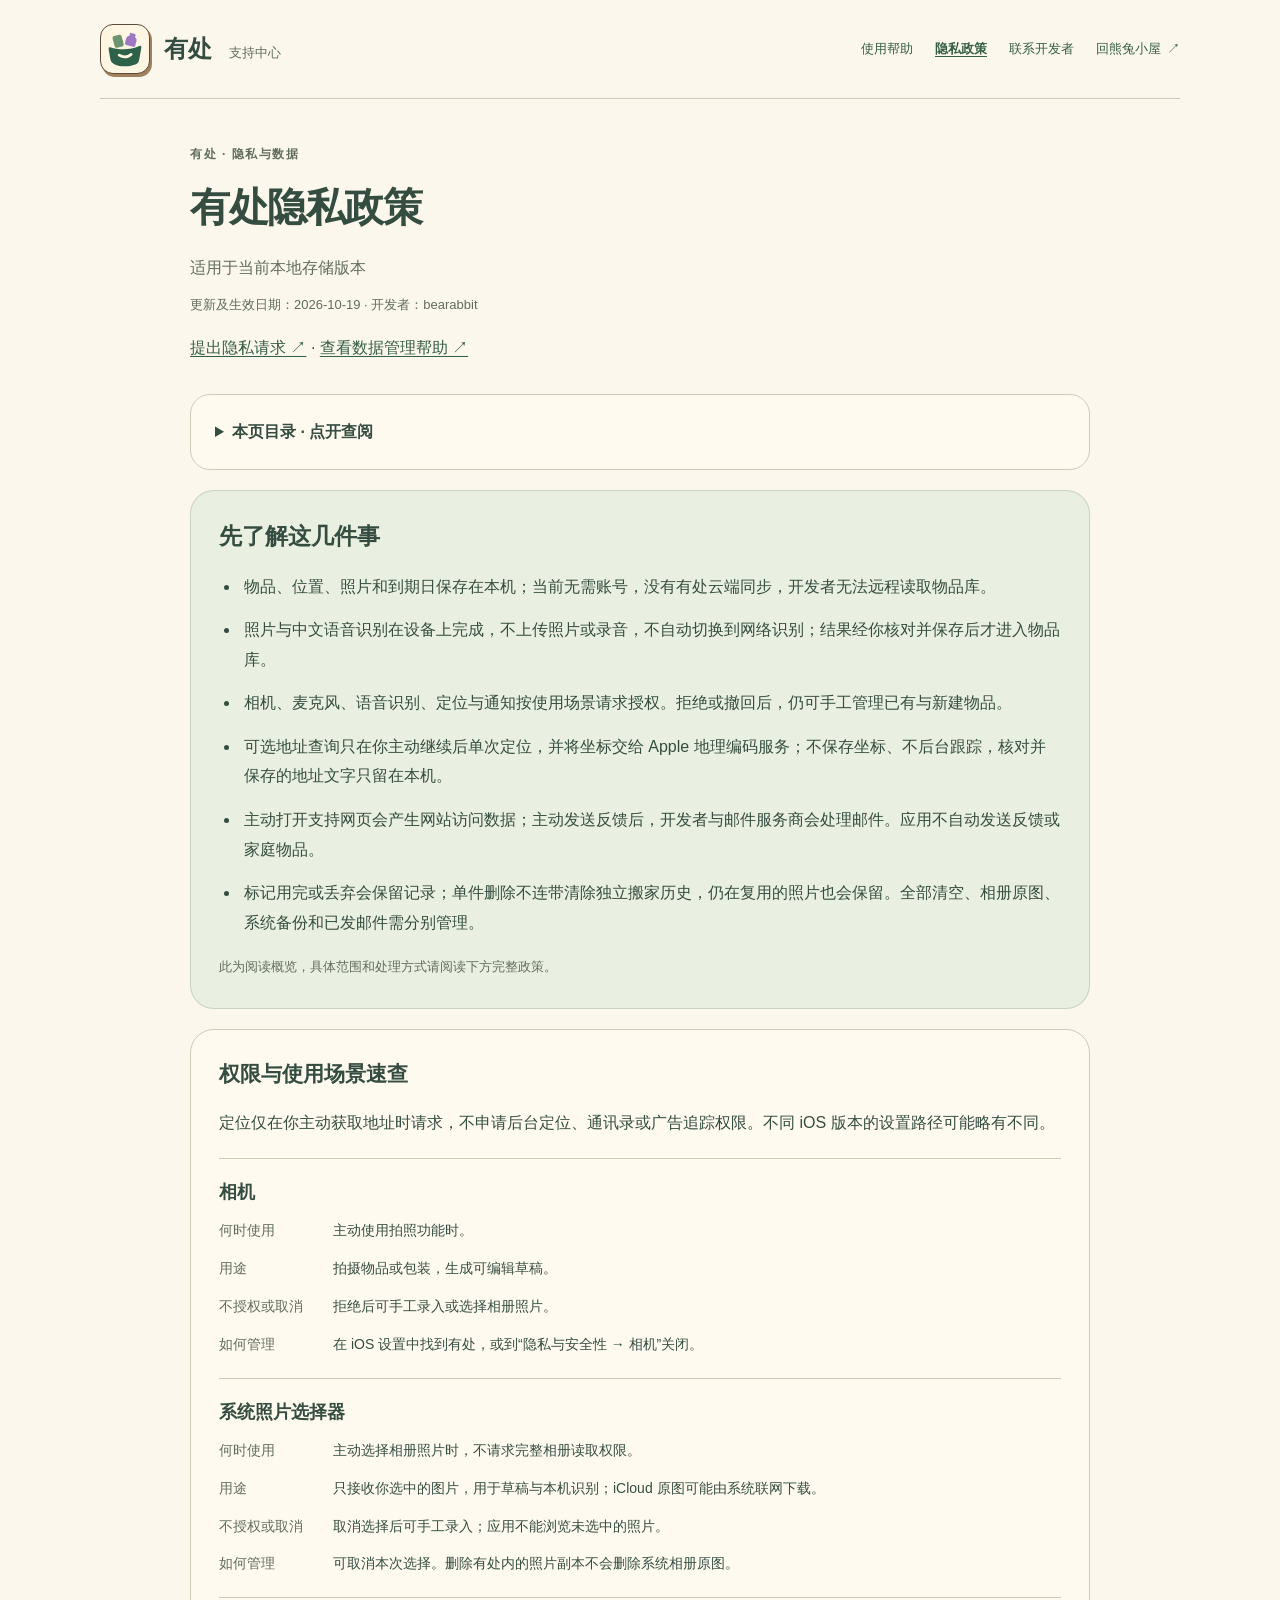
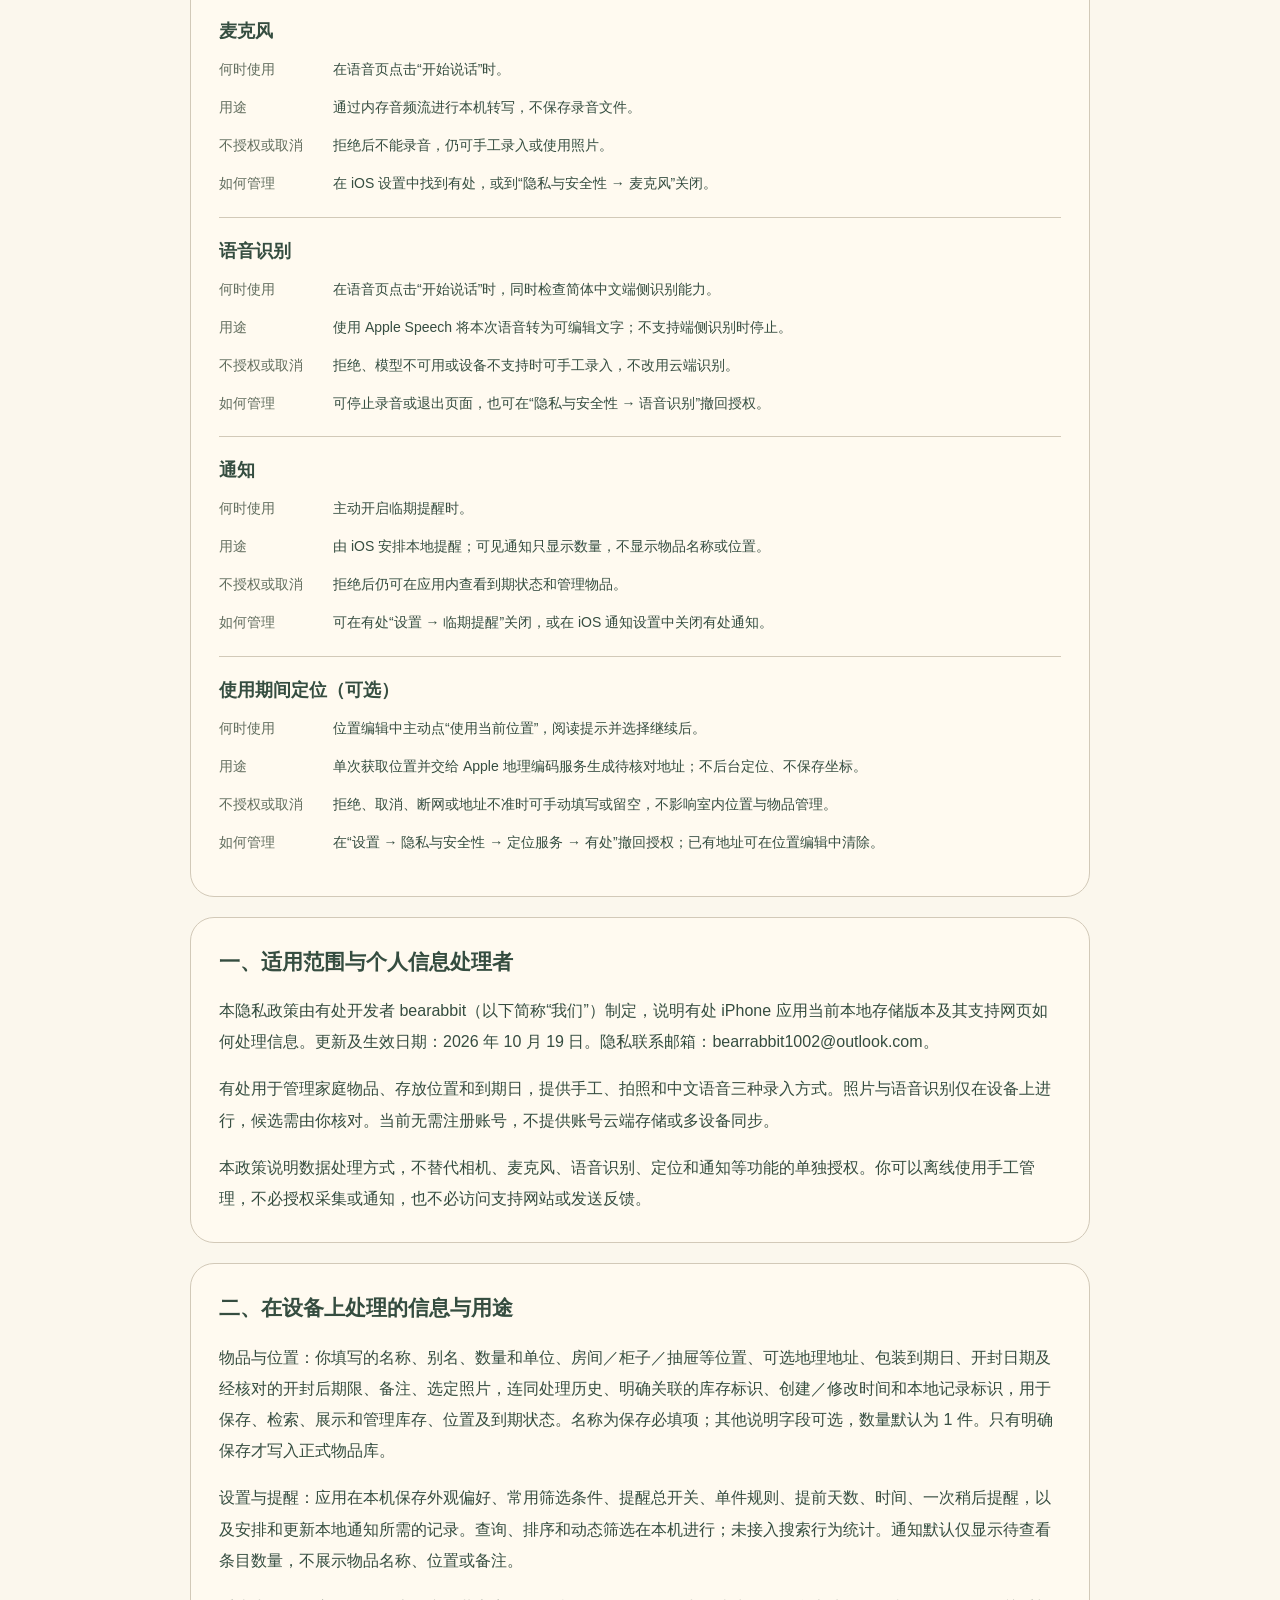
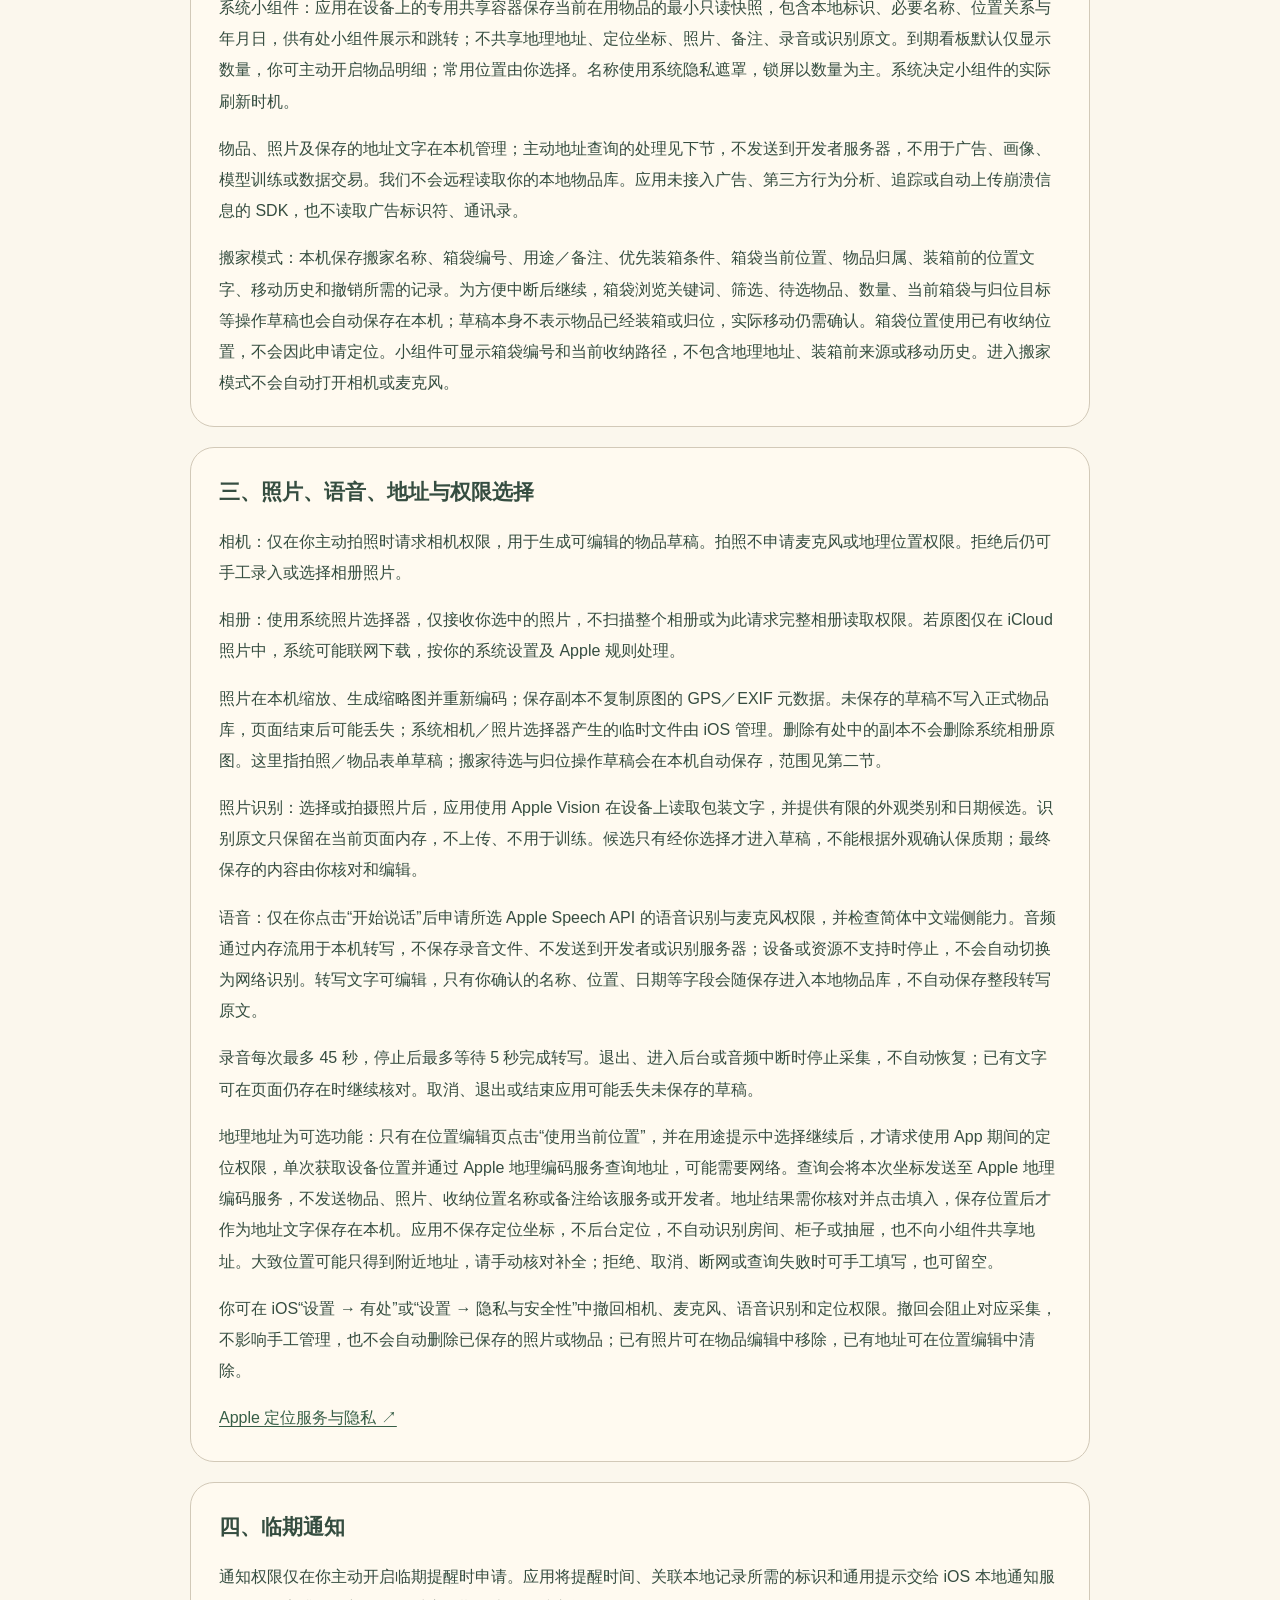
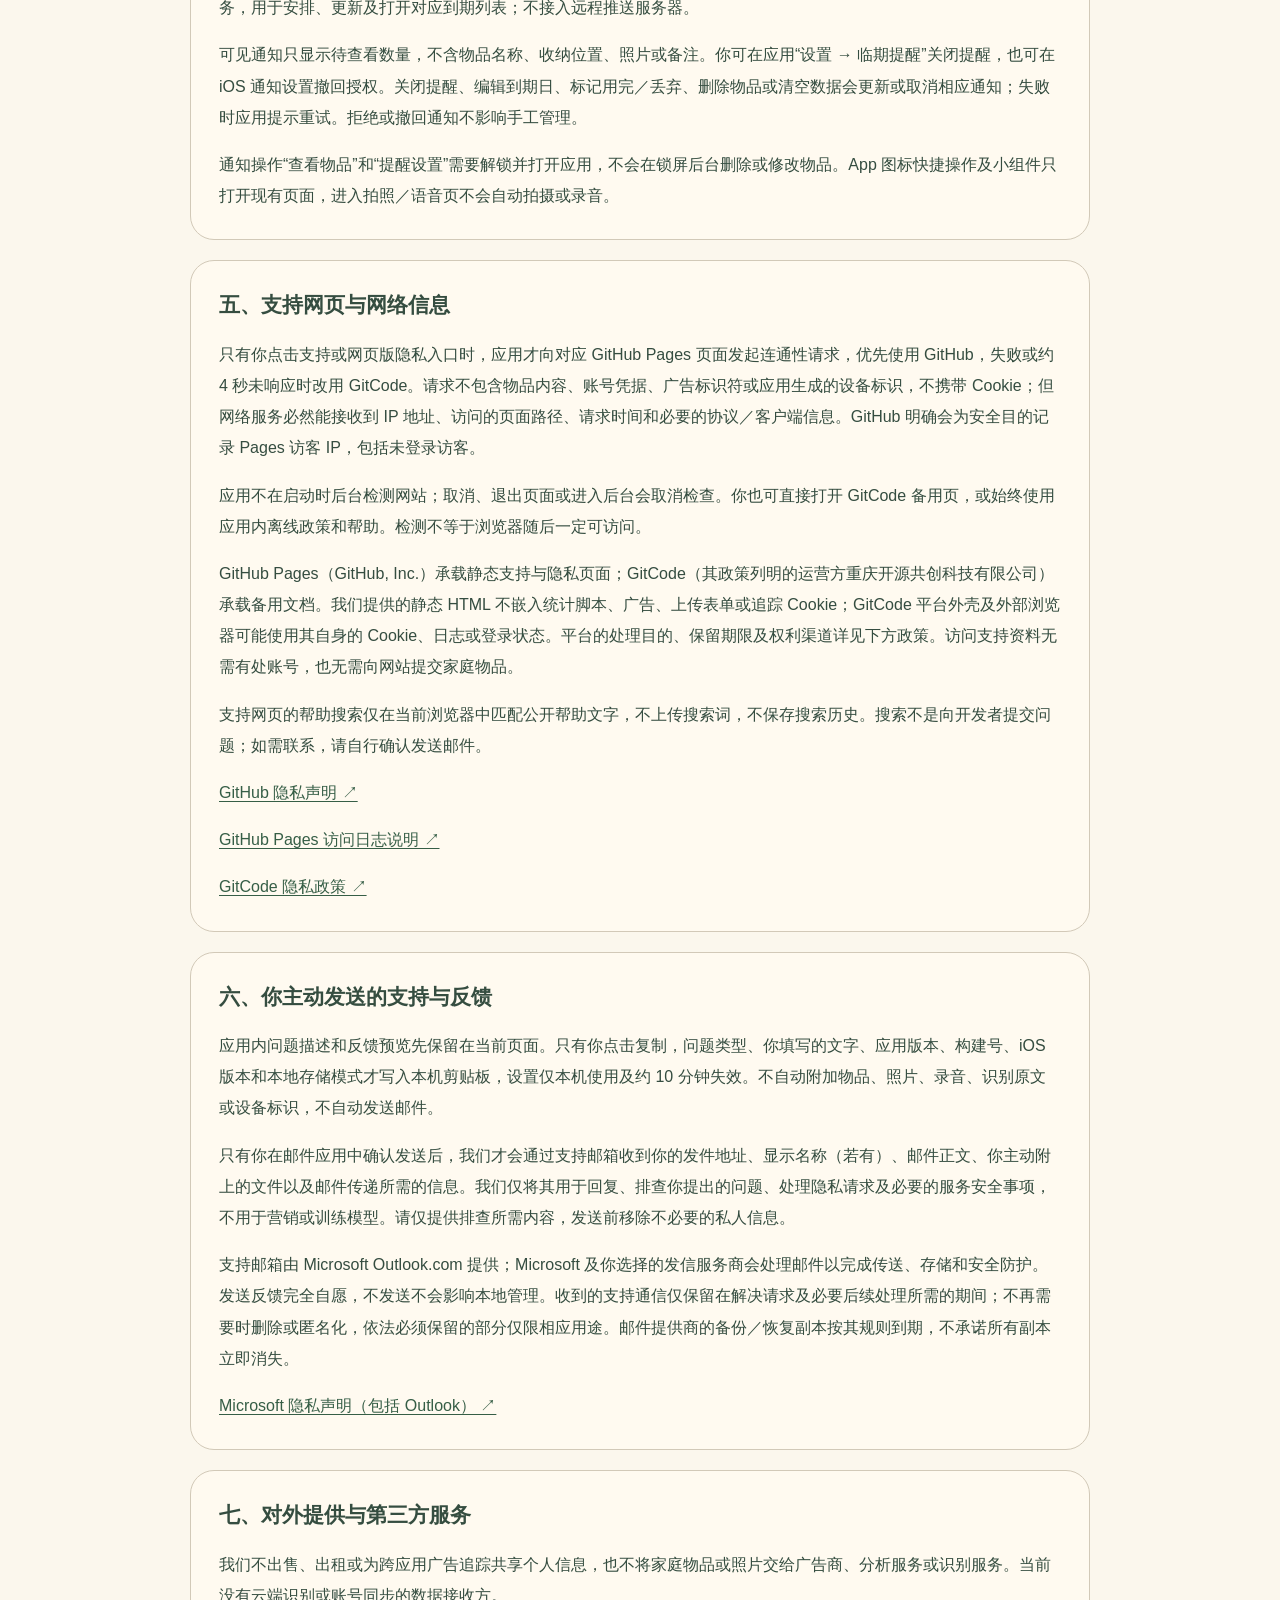
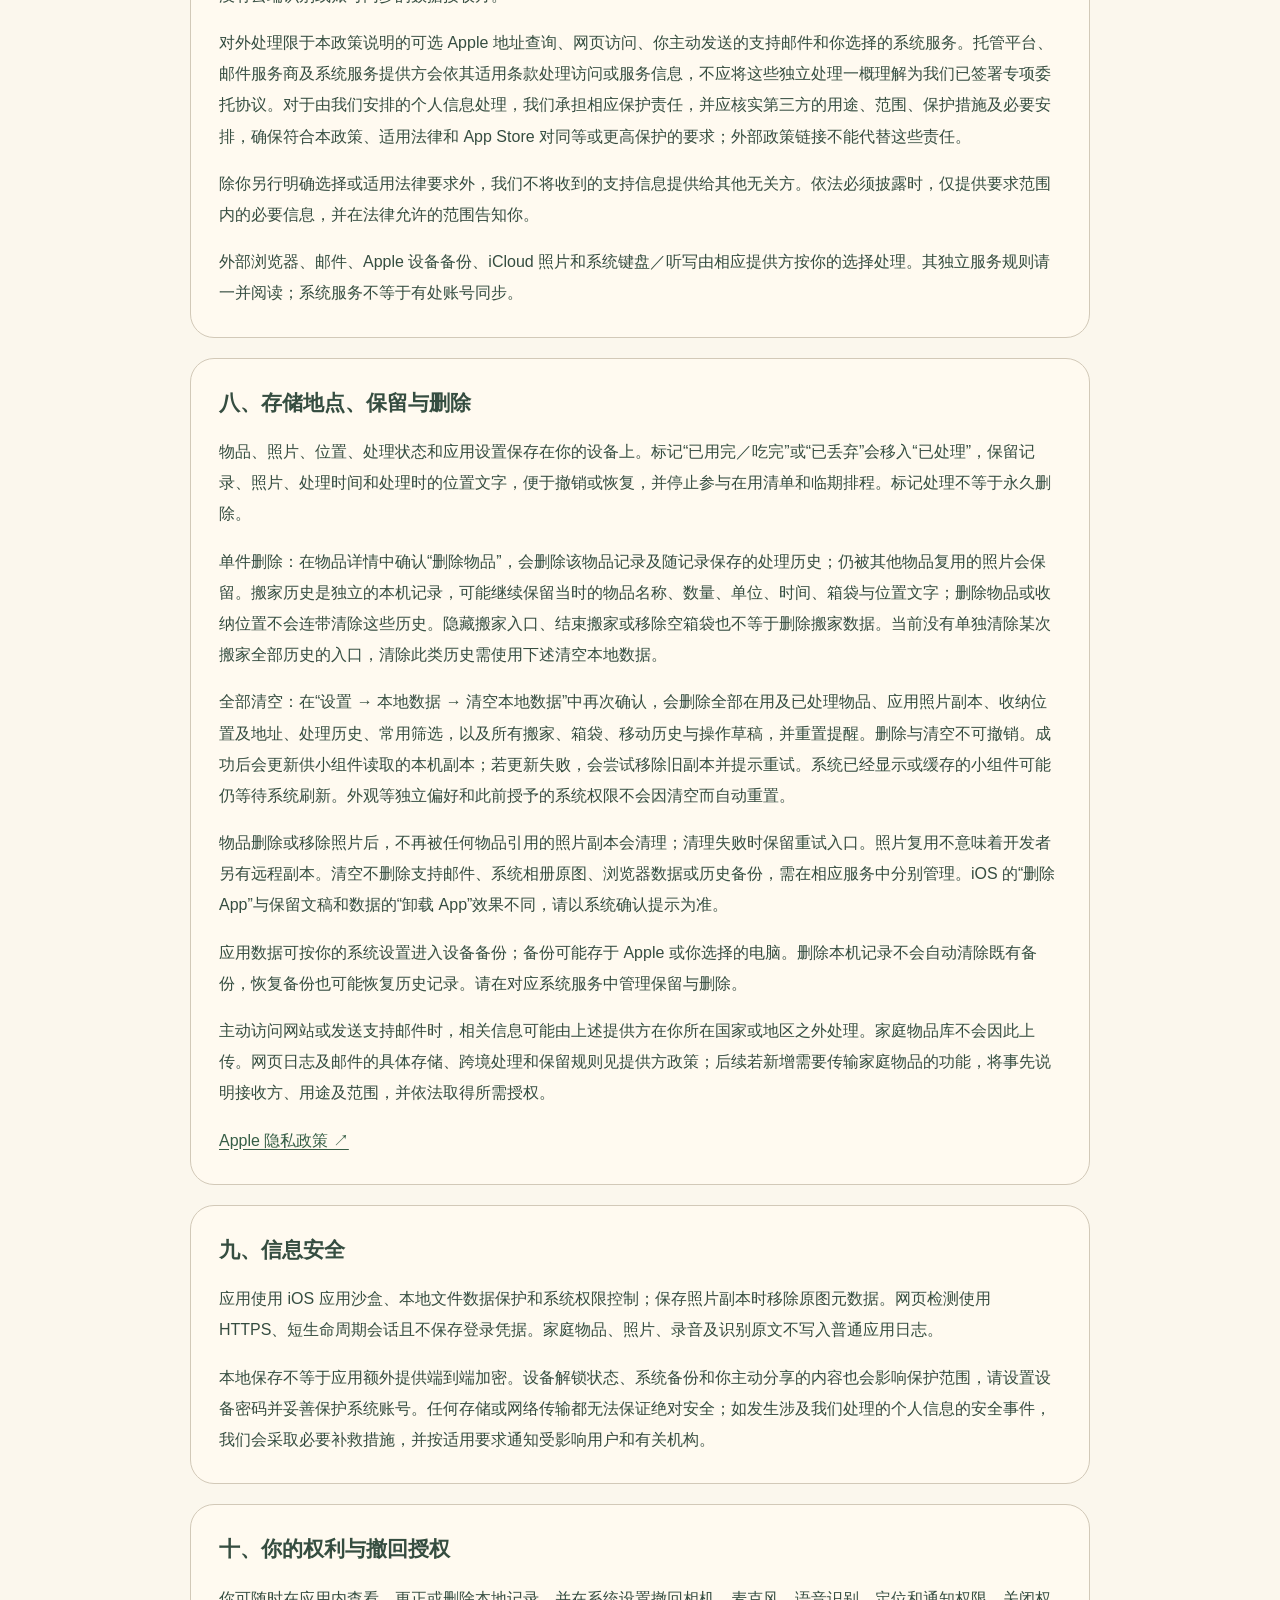
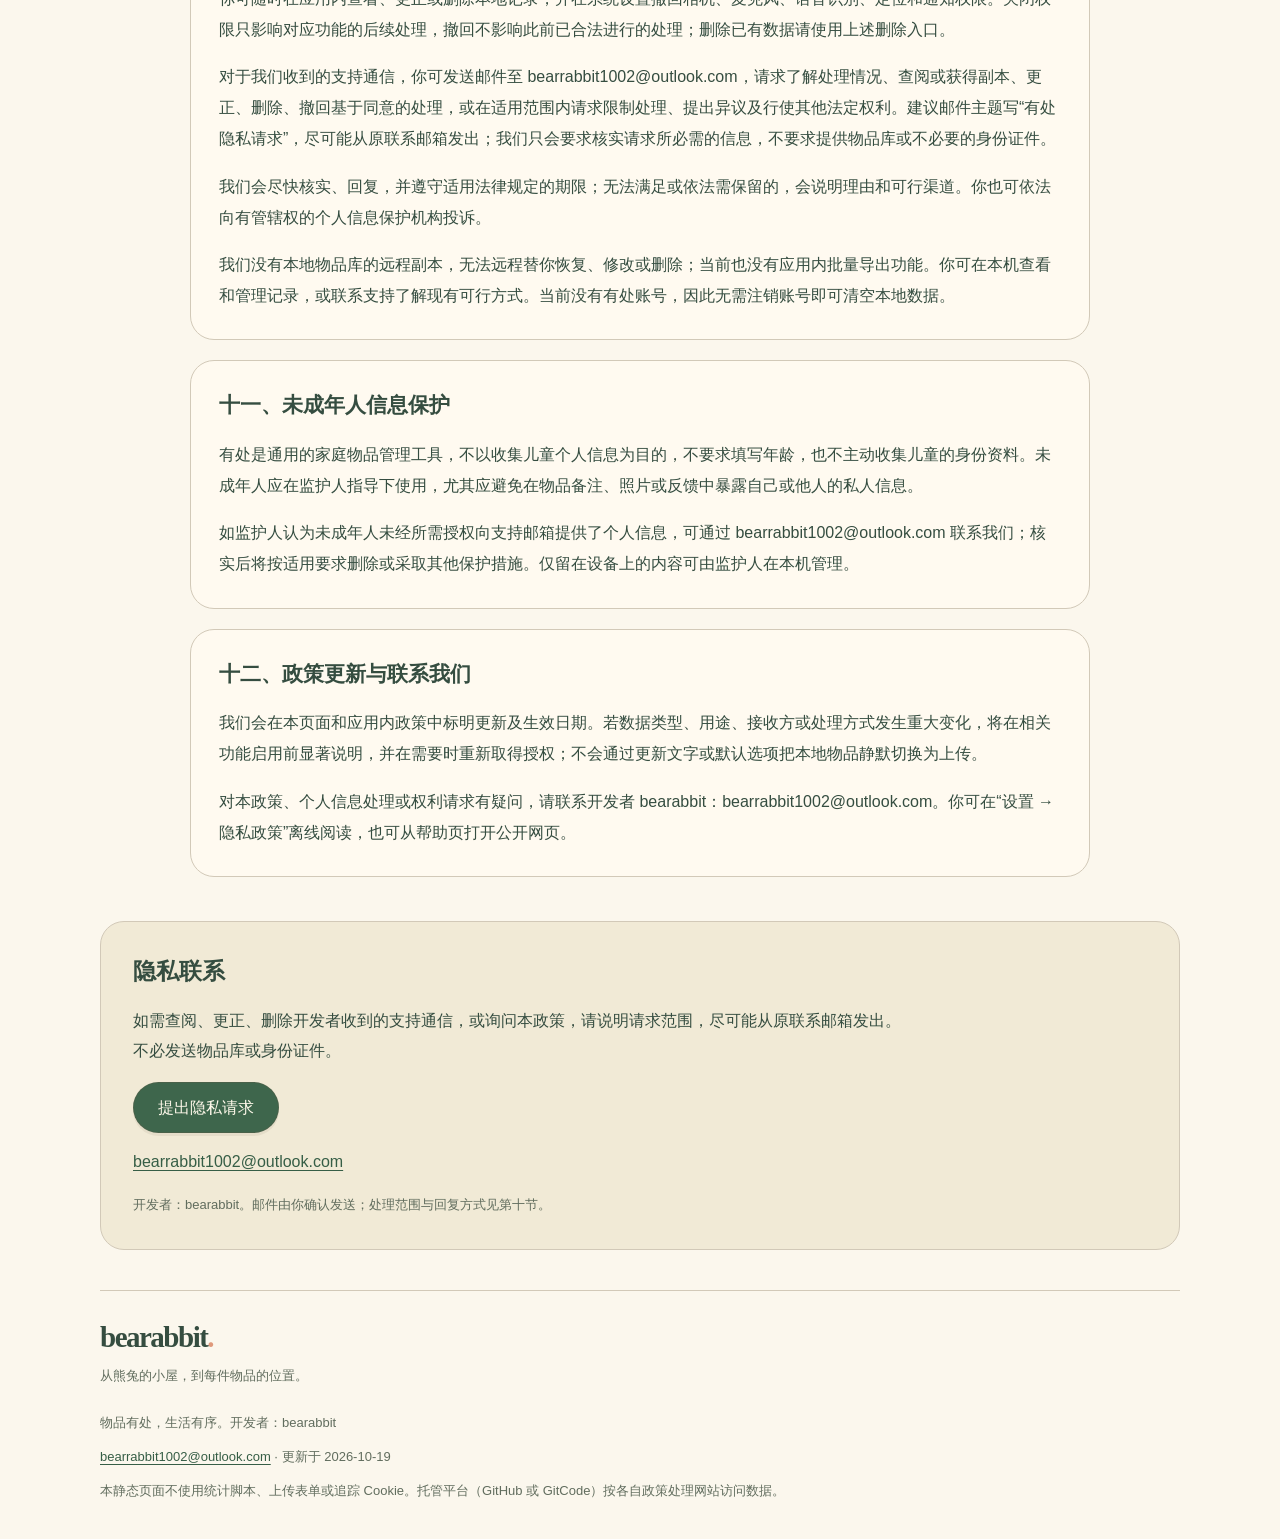
==== commit 45d6206f: "Publish Youchu support and privacy website" ====
--- a/privacy.html
+++ b/privacy.html
@@ -31,7 +31,7 @@
 <p class="intro">适用于当前本地存储版本</p><p class="meta">更新及生效日期：2026-10-19 · 开发者：bearabbit</p>
 <p><a href="mailto:bearrabbit1002@outlook.com?subject=%E6%9C%89%E5%A4%84%E9%9A%90%E7%A7%81%E8%AF%B7%E6%B1%82">提出隐私请求 ↗</a> · <a href="index.html#help-privacy-request">查看数据管理帮助 ↗</a></p></section>
 <div class="policy-layout"><aside><details class="policy-toc"><summary>本页目录 · 点开查阅</summary><nav aria-label="隐私政策目录"><a href="#overview-title">隐私概览</a><a href="#permission-summary">权限与使用场景速查</a><a href="#scope">一、适用范围与个人信息处理者</a><a href="#local">二、在设备上处理的信息与用途</a><a href="#photos">三、照片、语音、地址与权限选择</a><a href="#notifications">四、临期通知</a><a href="#network">五、支持网页与网络信息</a><a href="#feedback">六、你主动发送的支持与反馈</a><a href="#sharing">七、对外提供与第三方服务</a><a href="#retention">八、存储地点、保留与删除</a><a href="#security">九、信息安全</a><a href="#rights">十、你的权利与撤回授权</a><a href="#children">十一、未成年人信息保护</a><a href="#updates">十二、政策更新与联系我们</a></nav></details></aside>
-<article><section class="overview" aria-labelledby="overview-title"><h2 id="overview-title">先了解这几件事</h2><ul><li>物品、位置、照片和到期日保存在本机；当前无需账号，没有有处云端同步，开发者无法远程读取物品库。</li><li>照片与中文语音识别在设备上完成，不上传照片或录音，不自动切换到网络识别；结果经你核对并保存后才进入物品库。</li><li>相机、麦克风、语音识别、定位与通知按使用场景请求授权。拒绝或撤回后，仍可手工管理已有与新建物品。</li><li>可选地址查询只在你主动继续后单次定位，并将坐标交给 Apple 地理编码服务；不保存坐标、不后台跟踪，核对并保存的地址文字只留在本机。</li><li>主动打开支持网页会产生网站访问数据；主动发送反馈后，开发者与邮件服务商会处理邮件。应用不自动发送反馈或家庭物品。</li><li>标记用完或丢弃仍会保留记录；永久删除、相册原图、系统备份和已发邮件需要分别管理。</li></ul><p class="meta">此为阅读概览，具体范围和处理方式请阅读下方完整政策。</p></section><section class="policy-section" id="permission-summary"><h2>权限与使用场景速查</h2><p>定位仅在你主动获取地址时请求，不申请后台定位、通讯录或广告追踪权限。不同 iOS 版本的设置路径可能略有不同。</p><section class="permission"><h3>相机</h3><dl><div><dt>何时使用</dt><dd>主动使用拍照功能时。</dd></div><div><dt>用途</dt><dd>拍摄物品或包装，生成可编辑草稿。</dd></div><div><dt>不授权或取消</dt><dd>拒绝后可手工录入或选择相册照片。</dd></div><div><dt>如何管理</dt><dd>在 iOS 设置中找到有处，或到“隐私与安全性 → 相机”关闭。</dd></div></dl></section><section class="permission"><h3>系统照片选择器</h3><dl><div><dt>何时使用</dt><dd>主动选择相册照片时，不请求完整相册读取权限。</dd></div><div><dt>用途</dt><dd>只接收你选中的图片，用于草稿与本机识别；iCloud 原图可能由系统联网下载。</dd></div><div><dt>不授权或取消</dt><dd>取消选择后可手工录入；应用不能浏览未选中的照片。</dd></div><div><dt>如何管理</dt><dd>可取消本次选择。删除有处内的照片副本不会删除系统相册原图。</dd></div></dl></section><section class="permission"><h3>麦克风</h3><dl><div><dt>何时使用</dt><dd>在语音页点击“开始说话”时。</dd></div><div><dt>用途</dt><dd>通过内存音频流进行本机转写，不保存录音文件。</dd></div><div><dt>不授权或取消</dt><dd>拒绝后不能录音，仍可手工录入或使用照片。</dd></div><div><dt>如何管理</dt><dd>在 iOS 设置中找到有处，或到“隐私与安全性 → 麦克风”关闭。</dd></div></dl></section><section class="permission"><h3>语音识别</h3><dl><div><dt>何时使用</dt><dd>在语音页点击“开始说话”时，同时检查简体中文端侧识别能力。</dd></div><div><dt>用途</dt><dd>使用 Apple Speech 将本次语音转为可编辑文字；不支持端侧识别时停止。</dd></div><div><dt>不授权或取消</dt><dd>拒绝、模型不可用或设备不支持时可手工录入，不改用云端识别。</dd></div><div><dt>如何管理</dt><dd>可停止录音或退出页面，也可在“隐私与安全性 → 语音识别”撤回授权。</dd></div></dl></section><section class="permission"><h3>通知</h3><dl><div><dt>何时使用</dt><dd>主动开启临期提醒时。</dd></div><div><dt>用途</dt><dd>由 iOS 安排本地提醒；可见通知只显示数量，不显示物品名称或位置。</dd></div><div><dt>不授权或取消</dt><dd>拒绝后仍可在应用内查看到期状态和管理物品。</dd></div><div><dt>如何管理</dt><dd>可在有处“设置 → 临期提醒”关闭，或在 iOS 通知设置中关闭有处通知。</dd></div></dl></section><section class="permission"><h3>使用期间定位（可选）</h3><dl><div><dt>何时使用</dt><dd>位置编辑中主动点“使用当前位置”，阅读提示并选择继续后。</dd></div><div><dt>用途</dt><dd>单次获取位置并交给 Apple 地理编码服务生成待核对地址；不后台定位、不保存坐标。</dd></div><div><dt>不授权或取消</dt><dd>拒绝、取消、断网或地址不准时可手动填写或留空，不影响室内位置与物品管理。</dd></div><div><dt>如何管理</dt><dd>在“设置 → 隐私与安全性 → 定位服务 → 有处”撤回授权；已有地址可在位置编辑中清除。</dd></div></dl></section></section><section id="scope" class="policy-section"><h2>一、适用范围与个人信息处理者</h2><p>本隐私政策由有处开发者 bearabbit（以下简称“我们”）制定，说明有处 iPhone 应用当前本地存储版本及其支持网页如何处理信息。更新及生效日期：2026 年 10 月 17 日。隐私联系邮箱：bearrabbit1002@outlook.com。</p><p>有处用于管理家庭物品、存放位置和到期日，提供手工、拍照和中文语音三种录入方式。照片与语音识别仅在设备上进行，候选需由你核对。当前无需注册账号，不提供账号云端存储或多设备同步。</p><p>本政策说明数据处理方式，不替代相机、麦克风、语音识别、定位和通知等功能的单独授权。你可以离线使用手工管理，不必授权采集或通知，也不必访问支持网站或发送反馈。</p></section><section id="local" class="policy-section"><h2>二、在设备上处理的信息与用途</h2><p>物品与位置：你填写的名称、别名、数量和单位、房间／柜子／抽屉等位置、可选地理地址、包装到期日、开封日期及经核对的开封后期限、备注、选定照片，连同处理历史、明确关联的库存标识、创建／修改时间和本地记录标识，用于保存、检索、展示和管理库存、位置及到期状态。名称为保存必填项；其他说明字段可选，数量默认为 1 件。只有明确保存才写入正式物品库。</p><p>设置与提醒：应用在本机保存外观偏好、常用筛选条件、提醒总开关、单件规则、提前天数、时间、一次稍后提醒，以及安排和更新本地通知所需的记录。查询、排序和动态筛选在本机进行；未接入搜索行为统计。通知默认仅显示待查看条目数量，不展示物品名称、位置或备注。</p><p>系统小组件：应用在设备上的专用共享容器保存当前在用物品的最小只读快照，包含本地标识、必要名称、位置关系与年月日，供有处小组件展示和跳转；不共享地理地址、定位坐标、照片、备注、录音或识别原文。到期看板默认仅显示数量，你可主动开启物品明细；常用位置由你选择。名称使用系统隐私遮罩，锁屏以数量为主。系统决定小组件的实际刷新时机。</p><p>物品、照片及保存的地址文字在本机管理；主动地址查询的处理见下节，不发送到开发者服务器，不用于广告、画像、模型训练或数据交易。我们不会远程读取你的本地物品库。应用未接入广告、第三方行为分析、追踪或自动上传崩溃信息的 SDK，也不读取广告标识符、通讯录。</p></section><section id="photos" class="policy-section"><h2>三、照片、语音、地址与权限选择</h2><p>相机：仅在你主动拍照时请求相机权限，用于生成可编辑的物品草稿。拍照不申请麦克风或地理位置权限。拒绝后仍可手工录入或选择相册照片。</p><p>相册：使用系统照片选择器，仅接收你选中的照片，不扫描整个相册或为此请求完整相册读取权限。若原图仅在 iCloud 照片中，系统可能联网下载，按你的系统设置及 Apple 规则处理。</p><p>照片在本机缩放、生成缩略图并重新编码；保存副本不复制原图的 GPS／EXIF 元数据。未保存的草稿不写入正式物品库，页面结束后可能丢失；系统相机／照片选择器产生的临时文件由 iOS 管理。删除有处中的副本不会删除系统相册原图。</p><p>照片识别：选择或拍摄照片后，应用使用 Apple Vision 在设备上读取包装文字，并提供有限的外观类别和日期候选。识别原文只保留在当前页面内存，不上传、不用于训练。候选只有经你选择才进入草稿，不能根据外观确认保质期；最终保存的内容由你核对和编辑。</p><p>语音：仅在你点击“开始说话”后申请所选 Apple Speech API 的语音识别与麦克风权限，并检查简体中文端侧能力。音频通过内存流用于本机转写，不保存录音文件、不发送到开发者或识别服务器；设备或资源不支持时停止，不会自动切换为网络识别。转写文字可编辑，只有你确认的名称、位置、日期等字段会随保存进入本地物品库，不自动保存整段转写原文。</p><p>录音每次最多 45 秒，停止后最多等待 5 秒完成转写。退出、进入后台或音频中断时停止采集，不自动恢复；已有文字可在页面仍存在时继续核对。取消、退出或结束应用可能丢失未保存的草稿。</p><p>地理地址为可选功能：只有在位置编辑页点击“使用当前位置”，并在用途提示中选择继续后，才请求使用 App 期间的定位权限，单次获取设备位置并通过 Apple 地理编码服务查询地址，可能需要网络。查询会将本次坐标发送至 Apple 地理编码服务，不发送物品、照片、收纳位置名称或备注给该服务或开发者。地址结果需你核对并点击填入，保存位置后才作为地址文字保存在本机。应用不保存定位坐标，不后台定位，不自动识别房间、柜子或抽屉，也不向小组件共享地址。大致位置可能只得到附近地址，请手动核对补全；拒绝、取消、断网或查询失败时可手工填写，也可留空。</p><p>你可在 iOS“设置 → 有处”或“设置 → 隐私与安全性”中撤回相机、麦克风、语音识别和定位权限。撤回会阻止对应采集，不影响手工管理，也不会自动删除已保存的照片或物品；已有照片可在物品编辑中移除，已有地址可在位置编辑中清除。</p><p><a href="https://www.apple.com/legal/privacy/data/en/location-services/">Apple 定位服务与隐私 ↗</a></p></section><section id="notifications" class="policy-section"><h2>四、临期通知</h2><p>通知权限仅在你主动开启临期提醒时申请。应用将提醒时间、关联本地记录所需的标识和通用提示交给 iOS 本地通知服务，用于安排、更新及打开对应到期列表；不接入远程推送服务器。</p><p>可见通知只显示待查看数量，不含物品名称、收纳位置、照片或备注。你可在应用“设置 → 临期提醒”关闭提醒，也可在 iOS 通知设置撤回授权。关闭提醒、编辑到期日、标记用完／丢弃、删除物品或清空数据会更新或取消相应通知；失败时应用提示重试。拒绝或撤回通知不影响手工管理。</p><p>通知操作“查看物品”和“提醒设置”需要解锁并打开应用，不会在锁屏后台删除或修改物品。App 图标快捷操作及小组件只打开现有页面，进入拍照／语音页不会自动拍摄或录音。</p></section><section id="network" class="policy-section"><h2>五、支持网页与网络信息</h2><p>只有你点击支持或网页版隐私入口时，应用才向对应 GitHub Pages 页面发起连通性请求，优先使用 GitHub，失败或约 4 秒未响应时改用 GitCode。请求不包含物品内容、账号凭据、广告标识符或应用生成的设备标识，不携带 Cookie；但网络服务必然能接收到 IP 地址、访问的页面路径、请求时间和必要的协议／客户端信息。GitHub 明确会为安全目的记录 Pages 访客 IP，包括未登录访客。</p><p>应用不在启动时后台检测网站；取消、退出页面或进入后台会取消检查。你也可直接打开 GitCode 备用页，或始终使用应用内离线政策和帮助。检测不等于浏览器随后一定可访问。</p><p>GitHub Pages（GitHub, Inc.）承载静态支持与隐私页面；GitCode（其政策列明的运营方重庆开源共创科技有限公司）承载备用文档。我们提供的静态 HTML 不嵌入统计脚本、广告、上传表单或追踪 Cookie；GitCode 平台外壳及外部浏览器可能使用其自身的 Cookie、日志或登录状态。平台的处理目的、保留期限及权利渠道详见下方政策。访问支持资料无需有处账号，也无需向网站提交家庭物品。</p><p>支持网页的帮助搜索仅在当前浏览器中匹配公开帮助文字，不上传搜索词，不保存搜索历史。搜索不是向开发者提交问题；如需联系，请自行确认发送邮件。</p><p><a href="https://docs.github.com/en/site-policy/privacy-policies/github-general-privacy-statement">GitHub 隐私声明 ↗</a></p><p><a href="https://docs.github.com/en/pages/getting-started-with-github-pages/what-is-github-pages#data-collection">GitHub Pages 访问日志说明 ↗</a></p><p><a href="https://docs.gitcode.com/docs/help/home/protocol/privacy-policy/">GitCode 隐私政策 ↗</a></p></section><section id="feedback" class="policy-section"><h2>六、你主动发送的支持与反馈</h2><p>应用内问题描述和反馈预览先保留在当前页面。只有你点击复制，问题类型、你填写的文字、应用版本、构建号、iOS 版本和本地存储模式才写入本机剪贴板，设置仅本机使用及约 10 分钟失效。不自动附加物品、照片、录音、识别原文或设备标识，不自动发送邮件。</p><p>只有你在邮件应用中确认发送后，我们才会通过支持邮箱收到你的发件地址、显示名称（若有）、邮件正文、你主动附上的文件以及邮件传递所需的信息。我们仅将其用于回复、排查你提出的问题、处理隐私请求及必要的服务安全事项，不用于营销或训练模型。请仅提供排查所需内容，发送前移除不必要的私人信息。</p><p>支持邮箱由 Microsoft Outlook.com 提供；Microsoft 及你选择的发信服务商会处理邮件以完成传送、存储和安全防护。发送反馈完全自愿，不发送不会影响本地管理。收到的支持通信仅保留在解决请求及必要后续处理所需的期间；不再需要时删除或匿名化，依法必须保留的部分仅限相应用途。邮件提供商的备份／恢复副本按其规则到期，不承诺所有副本立即消失。</p><p><a href="https://www.microsoft.com/zh-cn/privacy/privacystatement">Microsoft 隐私声明（包括 Outlook） ↗</a></p></section><section id="sharing" class="policy-section"><h2>七、对外提供与第三方服务</h2><p>我们不出售、出租或为跨应用广告追踪共享个人信息，也不将家庭物品或照片交给广告商、分析服务或识别服务。当前没有云端识别或账号同步的数据接收方。</p><p>对外处理限于本政策说明的可选 Apple 地址查询、网页访问、你主动发送的支持邮件和你选择的系统服务。托管平台、邮件服务商及系统服务提供方会依其适用条款处理访问或服务信息，不应将这些独立处理一概理解为我们已签署专项委托协议。对于由我们安排的个人信息处理，我们承担相应保护责任，并应核实第三方的用途、范围、保护措施及必要安排，确保符合本政策、适用法律和 App Store 对同等或更高保护的要求；外部政策链接不能代替这些责任。</p><p>除你另行明确选择或适用法律要求外，我们不将收到的支持信息提供给其他无关方。依法必须披露时，仅提供要求范围内的必要信息，并在法律允许的范围告知你。</p><p>外部浏览器、邮件、Apple 设备备份、iCloud 照片和系统键盘／听写由相应提供方按你的选择处理。其独立服务规则请一并阅读；系统服务不等于有处账号同步。</p></section><section id="retention" class="policy-section"><h2>八、存储地点、保留与删除</h2><p>物品、照片、位置、处理状态和应用设置保存在你的设备上。标记“已用完／吃完”或“已丢弃”会移入“已处理”，保留记录、照片、处理时间和处理时的位置文字，便于撤销或恢复，并停止参与在用清单和临期排程。标记处理不等于永久删除。</p><p>可在物品详情永久删除单件物品，或在“设置 → 本地数据 → 清空本地数据”确认清空全部在用及已处理物品、照片和位置，并重置提醒；永久删除与清空不可撤销。成功修改后会更新供小组件读取的本机副本；更新失败会尝试移除旧副本并提示重试，已显示的小组件仍可能受系统刷新延迟影响。</p><p>删除记录后会清理不再引用的照片；清理失败时提示并提供重试。清空不等于删除反馈邮件、相册原图、浏览器数据或历史系统备份，这些需分别管理。卸载与“卸载 App／保留数据”等系统选项效果不同，请以 iOS 提示为准。</p><p>应用数据可按你的系统设置进入设备备份；备份可能存于 Apple 或你选择的电脑。删除本机记录不会自动清除既有备份，恢复备份也可能恢复历史记录。请在对应系统服务中管理保留与删除。</p><p>主动访问网站或发送支持邮件时，相关信息可能由上述提供方在你所在国家或地区之外处理。家庭物品库不会因此上传。网页日志及邮件的具体存储、跨境处理和保留规则见提供方政策；后续若新增需要传输家庭物品的功能，将事先说明接收方、用途及范围，并依法取得所需授权。</p><p><a href="https://www.apple.com/legal/privacy/szh/">Apple 隐私政策 ↗</a></p></section><section id="security" class="policy-section"><h2>九、信息安全</h2><p>应用使用 iOS 应用沙盒、本地文件数据保护和系统权限控制；保存照片副本时移除原图元数据。网页检测使用 HTTPS、短生命周期会话且不保存登录凭据。家庭物品、照片、录音及识别原文不写入普通应用日志。</p><p>本地保存不等于应用额外提供端到端加密。设备解锁状态、系统备份和你主动分享的内容也会影响保护范围，请设置设备密码并妥善保护系统账号。任何存储或网络传输都无法保证绝对安全；如发生涉及我们处理的个人信息的安全事件，我们会采取必要补救措施，并按适用要求通知受影响用户和有关机构。</p></section><section id="rights" class="policy-section"><h2>十、你的权利与撤回授权</h2><p>你可随时在应用内查看、更正或删除本地记录，并在系统设置撤回相机、麦克风、语音识别、定位和通知权限。关闭权限只影响对应功能的后续处理，撤回不影响此前已合法进行的处理；删除已有数据请使用上述删除入口。</p><p>对于我们收到的支持通信，你可发送邮件至 bearrabbit1002@outlook.com，请求了解处理情况、查阅或获得副本、更正、删除、撤回基于同意的处理，或在适用范围内请求限制处理、提出异议及行使其他法定权利。建议邮件主题写“有处隐私请求”，尽可能从原联系邮箱发出；我们只会要求核实请求所必需的信息，不要求提供物品库或不必要的身份证件。</p><p>我们会尽快核实、回复，并遵守适用法律规定的期限；无法满足或依法需保留的，会说明理由和可行渠道。你也可依法向有管辖权的个人信息保护机构投诉。</p><p>我们没有本地物品库的远程副本，无法远程替你恢复、修改或删除；当前也没有应用内批量导出功能。你可在本机查看和管理记录，或联系支持了解现有可行方式。当前没有有处账号，因此无需注销账号即可清空本地数据。</p></section><section id="children" class="policy-section"><h2>十一、未成年人信息保护</h2><p>有处是通用的家庭物品管理工具，不以收集儿童个人信息为目的，不要求填写年龄，也不主动收集儿童的身份资料。未成年人应在监护人指导下使用，尤其应避免在物品备注、照片或反馈中暴露自己或他人的私人信息。</p><p>如监护人认为未成年人未经所需授权向支持邮箱提供了个人信息，可通过 bearrabbit1002@outlook.com 联系我们；核实后将按适用要求删除或采取其他保护措施。仅留在设备上的内容可由监护人在本机管理。</p></section><section id="updates" class="policy-section"><h2>十二、政策更新与联系我们</h2><p>我们会在本页面和应用内政策中标明更新及生效日期。若数据类型、用途、接收方或处理方式发生重大变化，将在相关功能启用前显著说明，并在需要时重新取得授权；不会通过更新文字或默认选项把本地物品静默切换为上传。</p><p>对本政策、个人信息处理或权利请求有疑问，请联系开发者 bearabbit：bearrabbit1002@outlook.com。你可在“设置 → 隐私政策”离线阅读，也可从帮助页打开公开网页。</p></section></article></div>
+<article><section class="overview" aria-labelledby="overview-title"><h2 id="overview-title">先了解这几件事</h2><ul><li>物品、位置、照片和到期日保存在本机；当前无需账号，没有有处云端同步，开发者无法远程读取物品库。</li><li>照片与中文语音识别在设备上完成，不上传照片或录音，不自动切换到网络识别；结果经你核对并保存后才进入物品库。</li><li>相机、麦克风、语音识别、定位与通知按使用场景请求授权。拒绝或撤回后，仍可手工管理已有与新建物品。</li><li>可选地址查询只在你主动继续后单次定位，并将坐标交给 Apple 地理编码服务；不保存坐标、不后台跟踪，核对并保存的地址文字只留在本机。</li><li>主动打开支持网页会产生网站访问数据；主动发送反馈后，开发者与邮件服务商会处理邮件。应用不自动发送反馈或家庭物品。</li><li>标记用完或丢弃会保留记录；单件删除不连带清除独立搬家历史，仍在复用的照片也会保留。全部清空、相册原图、系统备份和已发邮件需分别管理。</li></ul><p class="meta">此为阅读概览，具体范围和处理方式请阅读下方完整政策。</p></section><section class="policy-section" id="permission-summary"><h2>权限与使用场景速查</h2><p>定位仅在你主动获取地址时请求，不申请后台定位、通讯录或广告追踪权限。不同 iOS 版本的设置路径可能略有不同。</p><section class="permission"><h3>相机</h3><dl><div><dt>何时使用</dt><dd>主动使用拍照功能时。</dd></div><div><dt>用途</dt><dd>拍摄物品或包装，生成可编辑草稿。</dd></div><div><dt>不授权或取消</dt><dd>拒绝后可手工录入或选择相册照片。</dd></div><div><dt>如何管理</dt><dd>在 iOS 设置中找到有处，或到“隐私与安全性 → 相机”关闭。</dd></div></dl></section><section class="permission"><h3>系统照片选择器</h3><dl><div><dt>何时使用</dt><dd>主动选择相册照片时，不请求完整相册读取权限。</dd></div><div><dt>用途</dt><dd>只接收你选中的图片，用于草稿与本机识别；iCloud 原图可能由系统联网下载。</dd></div><div><dt>不授权或取消</dt><dd>取消选择后可手工录入；应用不能浏览未选中的照片。</dd></div><div><dt>如何管理</dt><dd>可取消本次选择。删除有处内的照片副本不会删除系统相册原图。</dd></div></dl></section><section class="permission"><h3>麦克风</h3><dl><div><dt>何时使用</dt><dd>在语音页点击“开始说话”时。</dd></div><div><dt>用途</dt><dd>通过内存音频流进行本机转写，不保存录音文件。</dd></div><div><dt>不授权或取消</dt><dd>拒绝后不能录音，仍可手工录入或使用照片。</dd></div><div><dt>如何管理</dt><dd>在 iOS 设置中找到有处，或到“隐私与安全性 → 麦克风”关闭。</dd></div></dl></section><section class="permission"><h3>语音识别</h3><dl><div><dt>何时使用</dt><dd>在语音页点击“开始说话”时，同时检查简体中文端侧识别能力。</dd></div><div><dt>用途</dt><dd>使用 Apple Speech 将本次语音转为可编辑文字；不支持端侧识别时停止。</dd></div><div><dt>不授权或取消</dt><dd>拒绝、模型不可用或设备不支持时可手工录入，不改用云端识别。</dd></div><div><dt>如何管理</dt><dd>可停止录音或退出页面，也可在“隐私与安全性 → 语音识别”撤回授权。</dd></div></dl></section><section class="permission"><h3>通知</h3><dl><div><dt>何时使用</dt><dd>主动开启临期提醒时。</dd></div><div><dt>用途</dt><dd>由 iOS 安排本地提醒；可见通知只显示数量，不显示物品名称或位置。</dd></div><div><dt>不授权或取消</dt><dd>拒绝后仍可在应用内查看到期状态和管理物品。</dd></div><div><dt>如何管理</dt><dd>可在有处“设置 → 临期提醒”关闭，或在 iOS 通知设置中关闭有处通知。</dd></div></dl></section><section class="permission"><h3>使用期间定位（可选）</h3><dl><div><dt>何时使用</dt><dd>位置编辑中主动点“使用当前位置”，阅读提示并选择继续后。</dd></div><div><dt>用途</dt><dd>单次获取位置并交给 Apple 地理编码服务生成待核对地址；不后台定位、不保存坐标。</dd></div><div><dt>不授权或取消</dt><dd>拒绝、取消、断网或地址不准时可手动填写或留空，不影响室内位置与物品管理。</dd></div><div><dt>如何管理</dt><dd>在“设置 → 隐私与安全性 → 定位服务 → 有处”撤回授权；已有地址可在位置编辑中清除。</dd></div></dl></section></section><section id="scope" class="policy-section"><h2>一、适用范围与个人信息处理者</h2><p>本隐私政策由有处开发者 bearabbit（以下简称“我们”）制定，说明有处 iPhone 应用当前本地存储版本及其支持网页如何处理信息。更新及生效日期：2026 年 10 月 19 日。隐私联系邮箱：bearrabbit1002@outlook.com。</p><p>有处用于管理家庭物品、存放位置和到期日，提供手工、拍照和中文语音三种录入方式。照片与语音识别仅在设备上进行，候选需由你核对。当前无需注册账号，不提供账号云端存储或多设备同步。</p><p>本政策说明数据处理方式，不替代相机、麦克风、语音识别、定位和通知等功能的单独授权。你可以离线使用手工管理，不必授权采集或通知，也不必访问支持网站或发送反馈。</p></section><section id="local" class="policy-section"><h2>二、在设备上处理的信息与用途</h2><p>物品与位置：你填写的名称、别名、数量和单位、房间／柜子／抽屉等位置、可选地理地址、包装到期日、开封日期及经核对的开封后期限、备注、选定照片，连同处理历史、明确关联的库存标识、创建／修改时间和本地记录标识，用于保存、检索、展示和管理库存、位置及到期状态。名称为保存必填项；其他说明字段可选，数量默认为 1 件。只有明确保存才写入正式物品库。</p><p>设置与提醒：应用在本机保存外观偏好、常用筛选条件、提醒总开关、单件规则、提前天数、时间、一次稍后提醒，以及安排和更新本地通知所需的记录。查询、排序和动态筛选在本机进行；未接入搜索行为统计。通知默认仅显示待查看条目数量，不展示物品名称、位置或备注。</p><p>系统小组件：应用在设备上的专用共享容器保存当前在用物品的最小只读快照，包含本地标识、必要名称、位置关系与年月日，供有处小组件展示和跳转；不共享地理地址、定位坐标、照片、备注、录音或识别原文。到期看板默认仅显示数量，你可主动开启物品明细；常用位置由你选择。名称使用系统隐私遮罩，锁屏以数量为主。系统决定小组件的实际刷新时机。</p><p>物品、照片及保存的地址文字在本机管理；主动地址查询的处理见下节，不发送到开发者服务器，不用于广告、画像、模型训练或数据交易。我们不会远程读取你的本地物品库。应用未接入广告、第三方行为分析、追踪或自动上传崩溃信息的 SDK，也不读取广告标识符、通讯录。</p><p>搬家模式：本机保存搬家名称、箱袋编号、用途／备注、优先装箱条件、箱袋当前位置、物品归属、装箱前的位置文字、移动历史和撤销所需的记录。为方便中断后继续，箱袋浏览关键词、筛选、待选物品、数量、当前箱袋与归位目标等操作草稿也会自动保存在本机；草稿本身不表示物品已经装箱或归位，实际移动仍需确认。箱袋位置使用已有收纳位置，不会因此申请定位。小组件可显示箱袋编号和当前收纳路径，不包含地理地址、装箱前来源或移动历史。进入搬家模式不会自动打开相机或麦克风。</p></section><section id="photos" class="policy-section"><h2>三、照片、语音、地址与权限选择</h2><p>相机：仅在你主动拍照时请求相机权限，用于生成可编辑的物品草稿。拍照不申请麦克风或地理位置权限。拒绝后仍可手工录入或选择相册照片。</p><p>相册：使用系统照片选择器，仅接收你选中的照片，不扫描整个相册或为此请求完整相册读取权限。若原图仅在 iCloud 照片中，系统可能联网下载，按你的系统设置及 Apple 规则处理。</p><p>照片在本机缩放、生成缩略图并重新编码；保存副本不复制原图的 GPS／EXIF 元数据。未保存的草稿不写入正式物品库，页面结束后可能丢失；系统相机／照片选择器产生的临时文件由 iOS 管理。删除有处中的副本不会删除系统相册原图。这里指拍照／物品表单草稿；搬家待选与归位操作草稿会在本机自动保存，范围见第二节。</p><p>照片识别：选择或拍摄照片后，应用使用 Apple Vision 在设备上读取包装文字，并提供有限的外观类别和日期候选。识别原文只保留在当前页面内存，不上传、不用于训练。候选只有经你选择才进入草稿，不能根据外观确认保质期；最终保存的内容由你核对和编辑。</p><p>语音：仅在你点击“开始说话”后申请所选 Apple Speech API 的语音识别与麦克风权限，并检查简体中文端侧能力。音频通过内存流用于本机转写，不保存录音文件、不发送到开发者或识别服务器；设备或资源不支持时停止，不会自动切换为网络识别。转写文字可编辑，只有你确认的名称、位置、日期等字段会随保存进入本地物品库，不自动保存整段转写原文。</p><p>录音每次最多 45 秒，停止后最多等待 5 秒完成转写。退出、进入后台或音频中断时停止采集，不自动恢复；已有文字可在页面仍存在时继续核对。取消、退出或结束应用可能丢失未保存的草稿。</p><p>地理地址为可选功能：只有在位置编辑页点击“使用当前位置”，并在用途提示中选择继续后，才请求使用 App 期间的定位权限，单次获取设备位置并通过 Apple 地理编码服务查询地址，可能需要网络。查询会将本次坐标发送至 Apple 地理编码服务，不发送物品、照片、收纳位置名称或备注给该服务或开发者。地址结果需你核对并点击填入，保存位置后才作为地址文字保存在本机。应用不保存定位坐标，不后台定位，不自动识别房间、柜子或抽屉，也不向小组件共享地址。大致位置可能只得到附近地址，请手动核对补全；拒绝、取消、断网或查询失败时可手工填写，也可留空。</p><p>你可在 iOS“设置 → 有处”或“设置 → 隐私与安全性”中撤回相机、麦克风、语音识别和定位权限。撤回会阻止对应采集，不影响手工管理，也不会自动删除已保存的照片或物品；已有照片可在物品编辑中移除，已有地址可在位置编辑中清除。</p><p><a href="https://www.apple.com/legal/privacy/data/en/location-services/">Apple 定位服务与隐私 ↗</a></p></section><section id="notifications" class="policy-section"><h2>四、临期通知</h2><p>通知权限仅在你主动开启临期提醒时申请。应用将提醒时间、关联本地记录所需的标识和通用提示交给 iOS 本地通知服务，用于安排、更新及打开对应到期列表；不接入远程推送服务器。</p><p>可见通知只显示待查看数量，不含物品名称、收纳位置、照片或备注。你可在应用“设置 → 临期提醒”关闭提醒，也可在 iOS 通知设置撤回授权。关闭提醒、编辑到期日、标记用完／丢弃、删除物品或清空数据会更新或取消相应通知；失败时应用提示重试。拒绝或撤回通知不影响手工管理。</p><p>通知操作“查看物品”和“提醒设置”需要解锁并打开应用，不会在锁屏后台删除或修改物品。App 图标快捷操作及小组件只打开现有页面，进入拍照／语音页不会自动拍摄或录音。</p></section><section id="network" class="policy-section"><h2>五、支持网页与网络信息</h2><p>只有你点击支持或网页版隐私入口时，应用才向对应 GitHub Pages 页面发起连通性请求，优先使用 GitHub，失败或约 4 秒未响应时改用 GitCode。请求不包含物品内容、账号凭据、广告标识符或应用生成的设备标识，不携带 Cookie；但网络服务必然能接收到 IP 地址、访问的页面路径、请求时间和必要的协议／客户端信息。GitHub 明确会为安全目的记录 Pages 访客 IP，包括未登录访客。</p><p>应用不在启动时后台检测网站；取消、退出页面或进入后台会取消检查。你也可直接打开 GitCode 备用页，或始终使用应用内离线政策和帮助。检测不等于浏览器随后一定可访问。</p><p>GitHub Pages（GitHub, Inc.）承载静态支持与隐私页面；GitCode（其政策列明的运营方重庆开源共创科技有限公司）承载备用文档。我们提供的静态 HTML 不嵌入统计脚本、广告、上传表单或追踪 Cookie；GitCode 平台外壳及外部浏览器可能使用其自身的 Cookie、日志或登录状态。平台的处理目的、保留期限及权利渠道详见下方政策。访问支持资料无需有处账号，也无需向网站提交家庭物品。</p><p>支持网页的帮助搜索仅在当前浏览器中匹配公开帮助文字，不上传搜索词，不保存搜索历史。搜索不是向开发者提交问题；如需联系，请自行确认发送邮件。</p><p><a href="https://docs.github.com/en/site-policy/privacy-policies/github-general-privacy-statement">GitHub 隐私声明 ↗</a></p><p><a href="https://docs.github.com/en/pages/getting-started-with-github-pages/what-is-github-pages#data-collection">GitHub Pages 访问日志说明 ↗</a></p><p><a href="https://docs.gitcode.com/docs/help/home/protocol/privacy-policy/">GitCode 隐私政策 ↗</a></p></section><section id="feedback" class="policy-section"><h2>六、你主动发送的支持与反馈</h2><p>应用内问题描述和反馈预览先保留在当前页面。只有你点击复制，问题类型、你填写的文字、应用版本、构建号、iOS 版本和本地存储模式才写入本机剪贴板，设置仅本机使用及约 10 分钟失效。不自动附加物品、照片、录音、识别原文或设备标识，不自动发送邮件。</p><p>只有你在邮件应用中确认发送后，我们才会通过支持邮箱收到你的发件地址、显示名称（若有）、邮件正文、你主动附上的文件以及邮件传递所需的信息。我们仅将其用于回复、排查你提出的问题、处理隐私请求及必要的服务安全事项，不用于营销或训练模型。请仅提供排查所需内容，发送前移除不必要的私人信息。</p><p>支持邮箱由 Microsoft Outlook.com 提供；Microsoft 及你选择的发信服务商会处理邮件以完成传送、存储和安全防护。发送反馈完全自愿，不发送不会影响本地管理。收到的支持通信仅保留在解决请求及必要后续处理所需的期间；不再需要时删除或匿名化，依法必须保留的部分仅限相应用途。邮件提供商的备份／恢复副本按其规则到期，不承诺所有副本立即消失。</p><p><a href="https://www.microsoft.com/zh-cn/privacy/privacystatement">Microsoft 隐私声明（包括 Outlook） ↗</a></p></section><section id="sharing" class="policy-section"><h2>七、对外提供与第三方服务</h2><p>我们不出售、出租或为跨应用广告追踪共享个人信息，也不将家庭物品或照片交给广告商、分析服务或识别服务。当前没有云端识别或账号同步的数据接收方。</p><p>对外处理限于本政策说明的可选 Apple 地址查询、网页访问、你主动发送的支持邮件和你选择的系统服务。托管平台、邮件服务商及系统服务提供方会依其适用条款处理访问或服务信息，不应将这些独立处理一概理解为我们已签署专项委托协议。对于由我们安排的个人信息处理，我们承担相应保护责任，并应核实第三方的用途、范围、保护措施及必要安排，确保符合本政策、适用法律和 App Store 对同等或更高保护的要求；外部政策链接不能代替这些责任。</p><p>除你另行明确选择或适用法律要求外，我们不将收到的支持信息提供给其他无关方。依法必须披露时，仅提供要求范围内的必要信息，并在法律允许的范围告知你。</p><p>外部浏览器、邮件、Apple 设备备份、iCloud 照片和系统键盘／听写由相应提供方按你的选择处理。其独立服务规则请一并阅读；系统服务不等于有处账号同步。</p></section><section id="retention" class="policy-section"><h2>八、存储地点、保留与删除</h2><p>物品、照片、位置、处理状态和应用设置保存在你的设备上。标记“已用完／吃完”或“已丢弃”会移入“已处理”，保留记录、照片、处理时间和处理时的位置文字，便于撤销或恢复，并停止参与在用清单和临期排程。标记处理不等于永久删除。</p><p>单件删除：在物品详情中确认“删除物品”，会删除该物品记录及随记录保存的处理历史；仍被其他物品复用的照片会保留。搬家历史是独立的本机记录，可能继续保留当时的物品名称、数量、单位、时间、箱袋与位置文字；删除物品或收纳位置不会连带清除这些历史。隐藏搬家入口、结束搬家或移除空箱袋也不等于删除搬家数据。当前没有单独清除某次搬家全部历史的入口，清除此类历史需使用下述清空本地数据。</p><p>全部清空：在“设置 → 本地数据 → 清空本地数据”中再次确认，会删除全部在用及已处理物品、应用照片副本、收纳位置及地址、处理历史、常用筛选，以及所有搬家、箱袋、移动历史与操作草稿，并重置提醒。删除与清空不可撤销。成功后会更新供小组件读取的本机副本；若更新失败，会尝试移除旧副本并提示重试。系统已经显示或缓存的小组件可能仍等待系统刷新。外观等独立偏好和此前授予的系统权限不会因清空而自动重置。</p><p>物品删除或移除照片后，不再被任何物品引用的照片副本会清理；清理失败时保留重试入口。照片复用不意味着开发者另有远程副本。清空不删除支持邮件、系统相册原图、浏览器数据或历史备份，需在相应服务中分别管理。iOS 的“删除 App”与保留文稿和数据的“卸载 App”效果不同，请以系统确认提示为准。</p><p>应用数据可按你的系统设置进入设备备份；备份可能存于 Apple 或你选择的电脑。删除本机记录不会自动清除既有备份，恢复备份也可能恢复历史记录。请在对应系统服务中管理保留与删除。</p><p>主动访问网站或发送支持邮件时，相关信息可能由上述提供方在你所在国家或地区之外处理。家庭物品库不会因此上传。网页日志及邮件的具体存储、跨境处理和保留规则见提供方政策；后续若新增需要传输家庭物品的功能，将事先说明接收方、用途及范围，并依法取得所需授权。</p><p><a href="https://www.apple.com/legal/privacy/szh/">Apple 隐私政策 ↗</a></p></section><section id="security" class="policy-section"><h2>九、信息安全</h2><p>应用使用 iOS 应用沙盒、本地文件数据保护和系统权限控制；保存照片副本时移除原图元数据。网页检测使用 HTTPS、短生命周期会话且不保存登录凭据。家庭物品、照片、录音及识别原文不写入普通应用日志。</p><p>本地保存不等于应用额外提供端到端加密。设备解锁状态、系统备份和你主动分享的内容也会影响保护范围，请设置设备密码并妥善保护系统账号。任何存储或网络传输都无法保证绝对安全；如发生涉及我们处理的个人信息的安全事件，我们会采取必要补救措施，并按适用要求通知受影响用户和有关机构。</p></section><section id="rights" class="policy-section"><h2>十、你的权利与撤回授权</h2><p>你可随时在应用内查看、更正或删除本地记录，并在系统设置撤回相机、麦克风、语音识别、定位和通知权限。关闭权限只影响对应功能的后续处理，撤回不影响此前已合法进行的处理；删除已有数据请使用上述删除入口。</p><p>对于我们收到的支持通信，你可发送邮件至 bearrabbit1002@outlook.com，请求了解处理情况、查阅或获得副本、更正、删除、撤回基于同意的处理，或在适用范围内请求限制处理、提出异议及行使其他法定权利。建议邮件主题写“有处隐私请求”，尽可能从原联系邮箱发出；我们只会要求核实请求所必需的信息，不要求提供物品库或不必要的身份证件。</p><p>我们会尽快核实、回复，并遵守适用法律规定的期限；无法满足或依法需保留的，会说明理由和可行渠道。你也可依法向有管辖权的个人信息保护机构投诉。</p><p>我们没有本地物品库的远程副本，无法远程替你恢复、修改或删除；当前也没有应用内批量导出功能。你可在本机查看和管理记录，或联系支持了解现有可行方式。当前没有有处账号，因此无需注销账号即可清空本地数据。</p></section><section id="children" class="policy-section"><h2>十一、未成年人信息保护</h2><p>有处是通用的家庭物品管理工具，不以收集儿童个人信息为目的，不要求填写年龄，也不主动收集儿童的身份资料。未成年人应在监护人指导下使用，尤其应避免在物品备注、照片或反馈中暴露自己或他人的私人信息。</p><p>如监护人认为未成年人未经所需授权向支持邮箱提供了个人信息，可通过 bearrabbit1002@outlook.com 联系我们；核实后将按适用要求删除或采取其他保护措施。仅留在设备上的内容可由监护人在本机管理。</p></section><section id="updates" class="policy-section"><h2>十二、政策更新与联系我们</h2><p>我们会在本页面和应用内政策中标明更新及生效日期。若数据类型、用途、接收方或处理方式发生重大变化，将在相关功能启用前显著说明，并在需要时重新取得授权；不会通过更新文字或默认选项把本地物品静默切换为上传。</p><p>对本政策、个人信息处理或权利请求有疑问，请联系开发者 bearabbit：bearrabbit1002@outlook.com。你可在“设置 → 隐私政策”离线阅读，也可从帮助页打开公开网页。</p></section></article></div>
 <section class="contact" id="contact"><h2>隐私联系</h2><p>如需查阅、更正、删除开发者收到的支持通信，或询问本政策，请说明请求范围，尽可能从原联系邮箱发出。不必发送物品库或身份证件。</p>
 <a class="button" href="mailto:bearrabbit1002@outlook.com?subject=%E6%9C%89%E5%A4%84%E9%9A%90%E7%A7%81%E8%AF%B7%E6%B1%82">提出隐私请求</a><p class="email"><a href="mailto:bearrabbit1002@outlook.com">bearrabbit1002@outlook.com</a></p><p class="meta">开发者：bearabbit。邮件由你确认发送；处理范围与回复方式见第十节。</p></section></main>
 <footer>
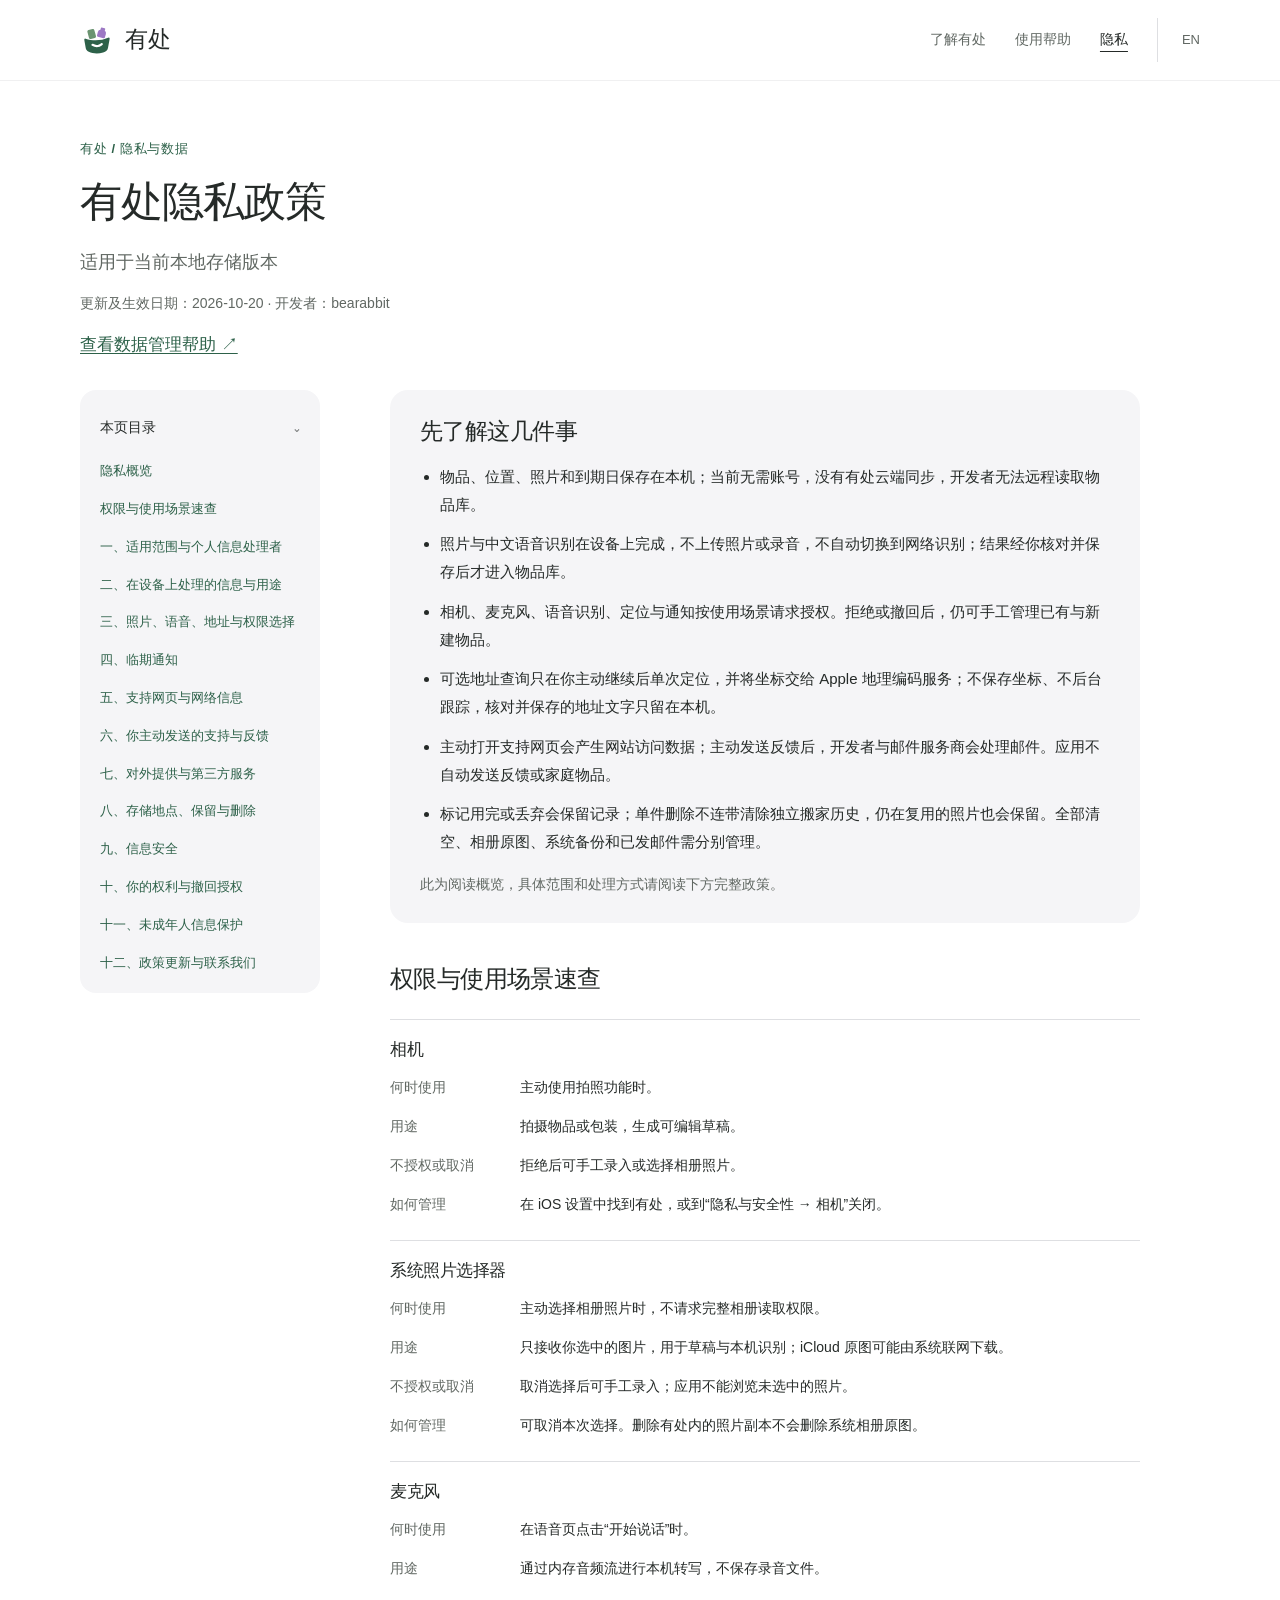
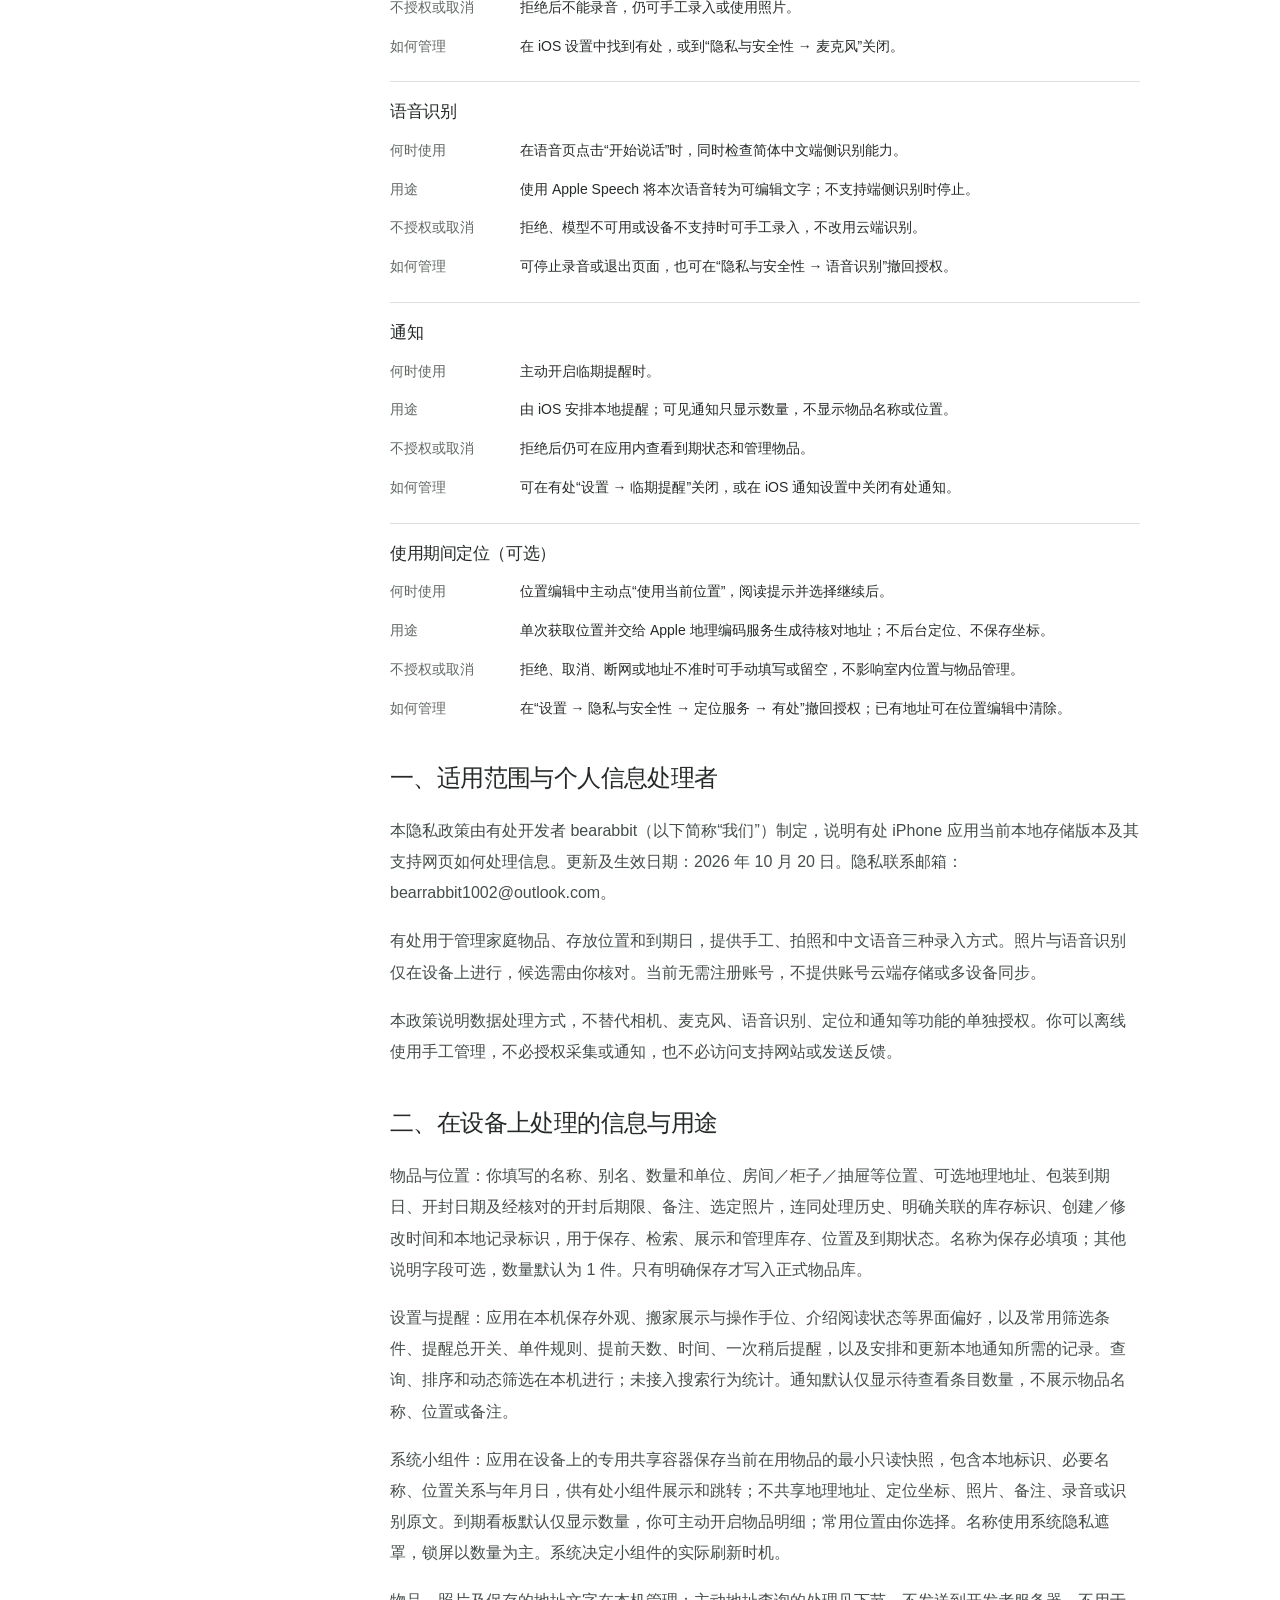
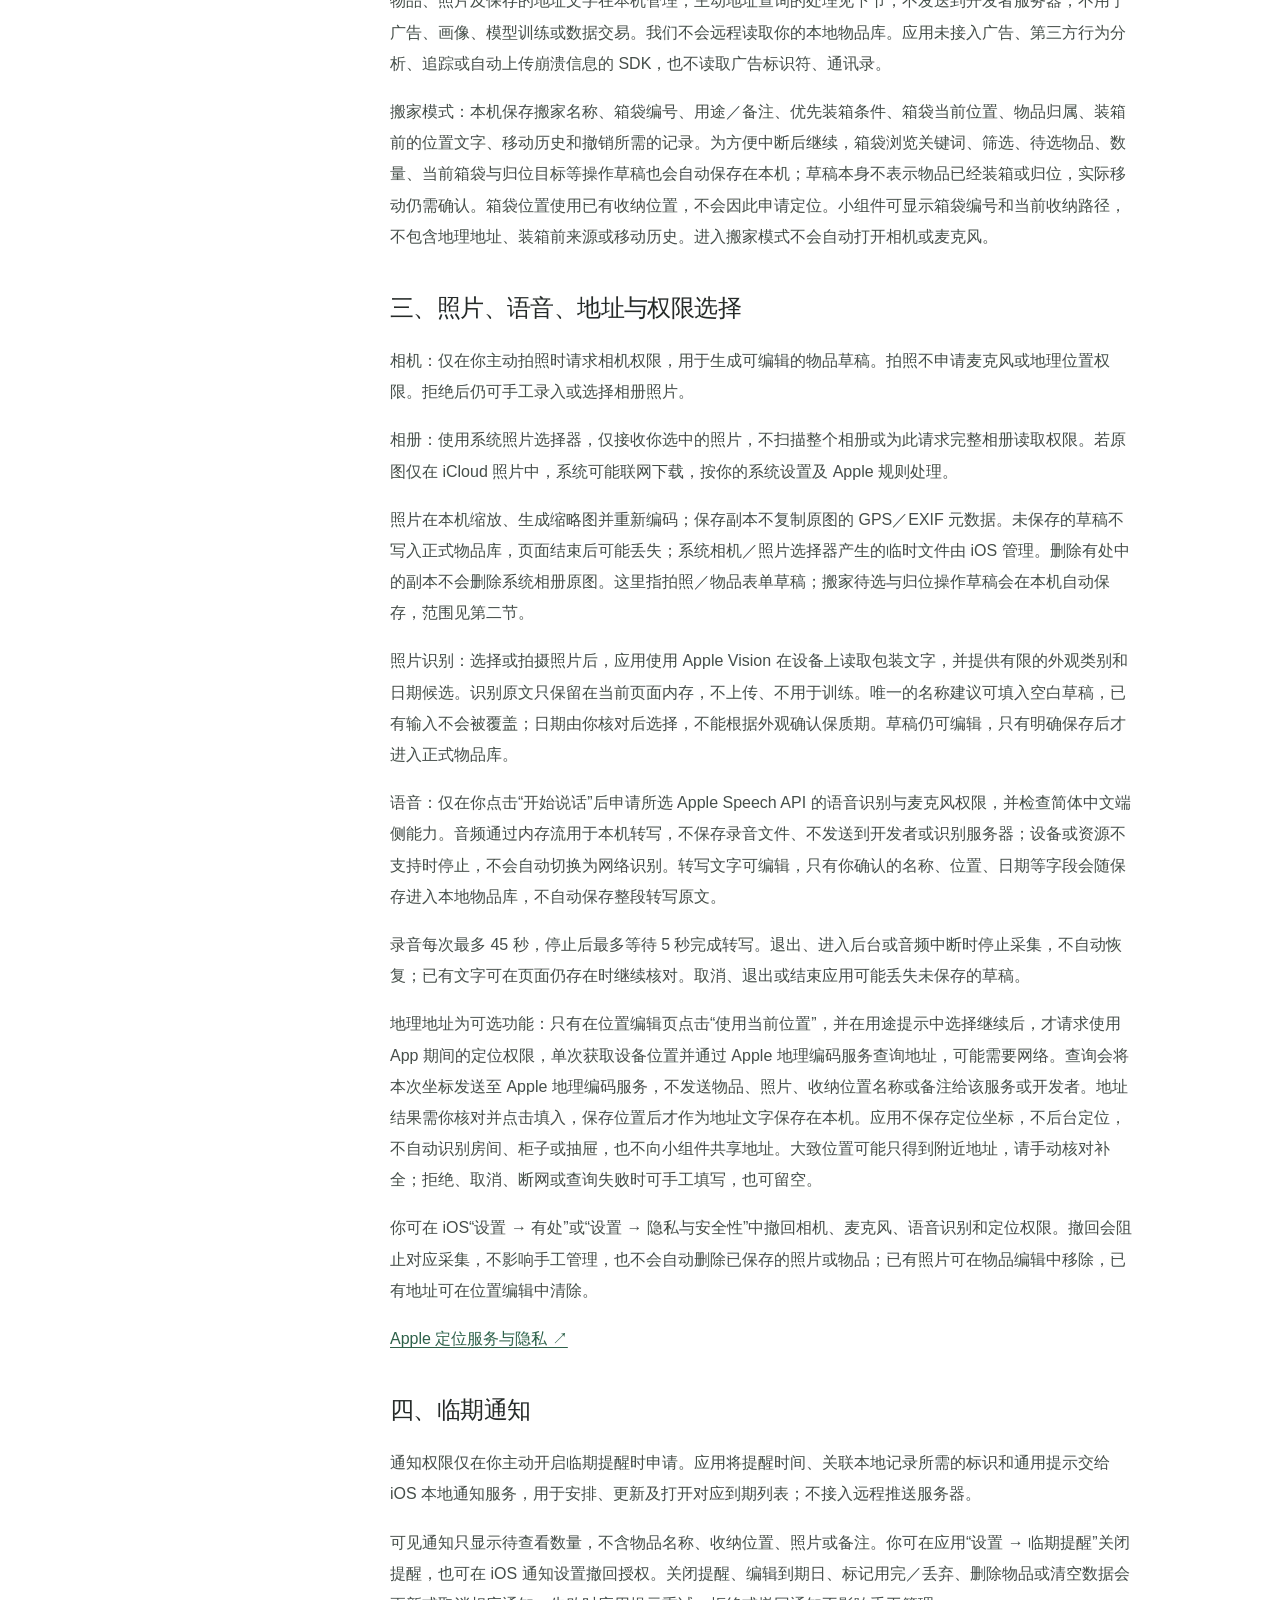
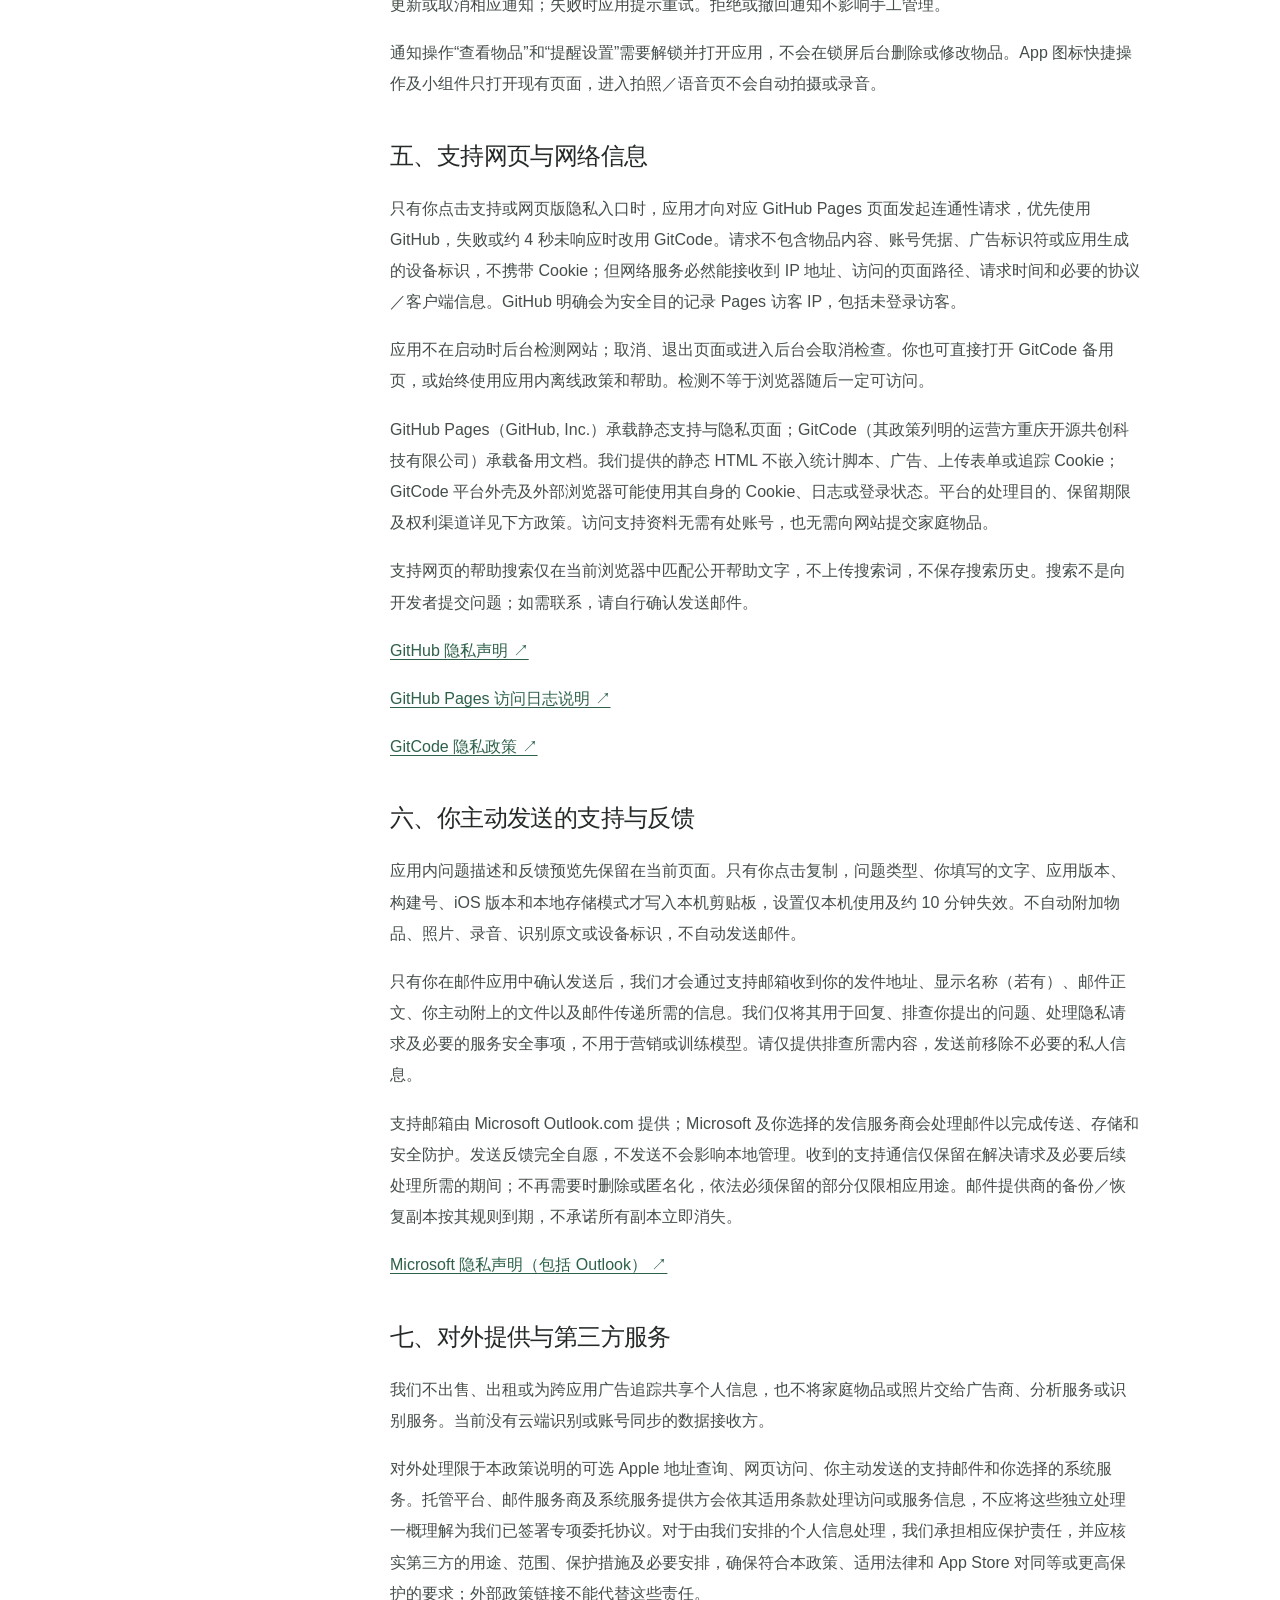
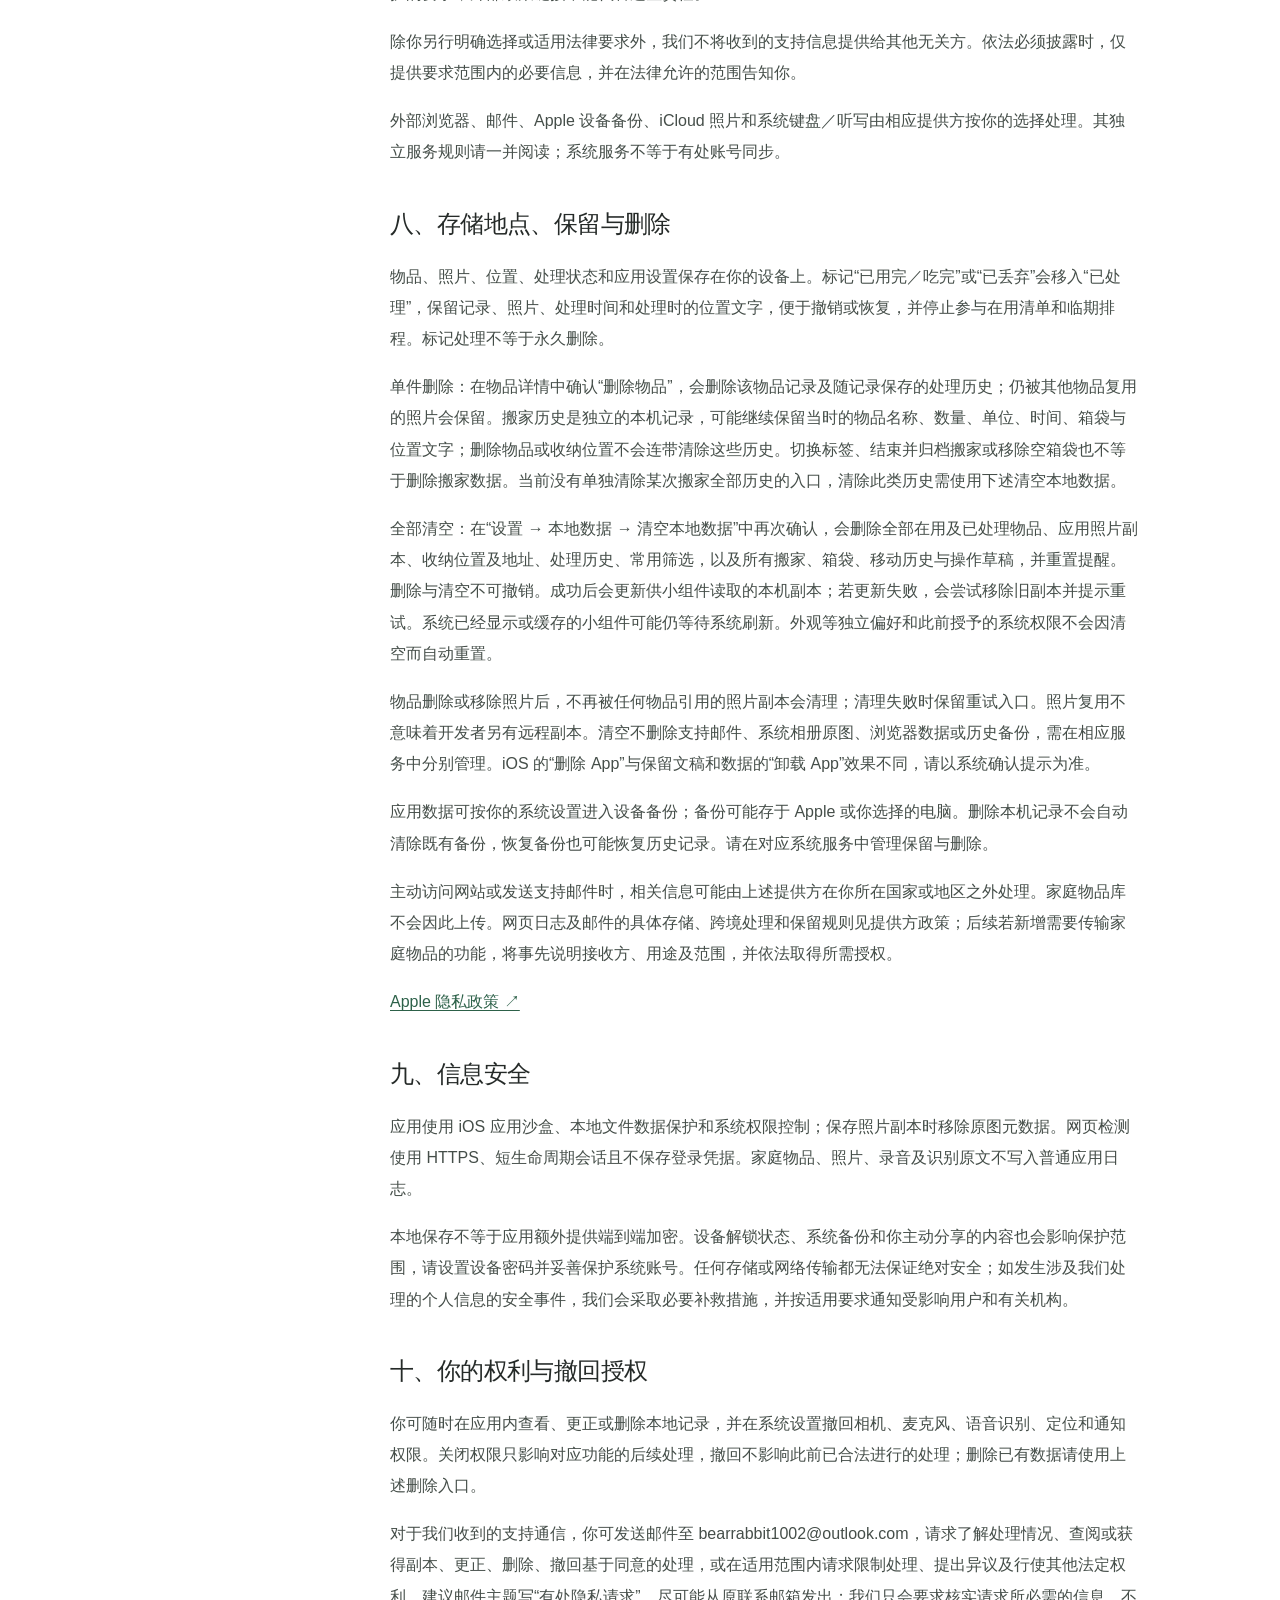
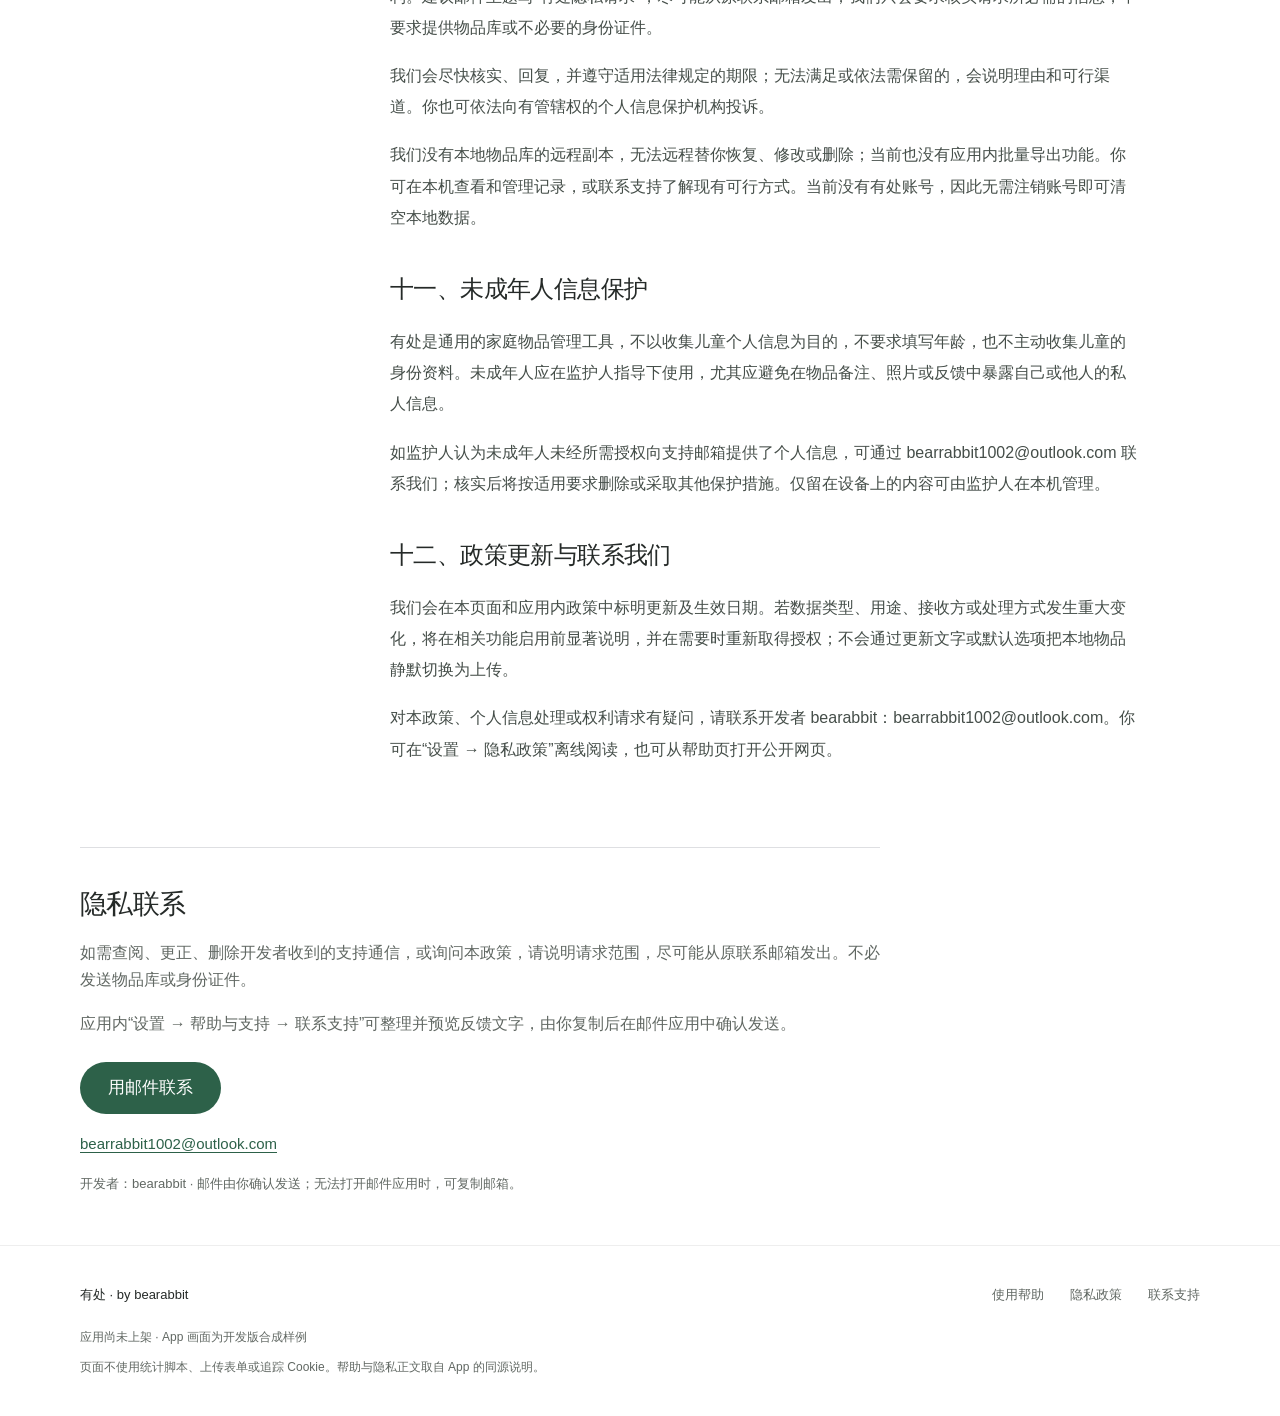
==== commit ea1130da: "Publish bilingual Youchu V4 product, help, privacy and actual operation demos" ====
--- a/privacy.html
+++ b/privacy.html
@@ -1,46 +1,6 @@
 <!doctype html>
-<html lang="zh-CN">
-<head>
-<meta charset="utf-8">
-<meta name="viewport" content="width=device-width,initial-scale=1">
-<meta name="color-scheme" content="light dark">
-<meta name="referrer" content="no-referrer">
-<meta name="description" content="有处的使用帮助、权限与数据说明、隐私政策及开发者联系方式。">
-<title>隐私政策 · 有处</title>
-<link rel="icon" href="favicon.ico" sizes="16x16 32x32 48x48">
-<link rel="icon" type="image/svg+xml" href="data:image/svg+xml,%3Csvg%20xmlns%3D%22http%3A%2F%2Fwww.w3.org%2F2000%2Fsvg%22%20viewBox%3D%220%200%20256%20256%22%20width%3D%22256%22%20height%3D%22256%22%20role%3D%22img%22%20aria-labelledby%3D%22title%22%3E%3Ctitle%20id%3D%22title%22%3E%E6%9C%89%E5%A4%84%20%C2%B7%20%E5%B0%8F%E5%B0%BA%E5%AF%B8%E5%9B%BE%E5%BD%A2%3C%2Ftitle%3E%3Cpath%20fill%3D%22%236B9471%22%20d%3D%22M110.08%2068.01%20L116.03%2090.23%20C117.75%2096.63%20113.95%20103.21%20107.55%20104.93%20L78.57%20112.69%20C72.17%20114.4%2065.59%20110.61%2063.87%20104.2%20L51.97%2059.77%20C50.25%2053.37%2054.05%2046.79%2060.45%2045.07%20L89.43%2037.31%20C95.83%2035.6%20102.41%2039.39%20104.13%2045.8%20Z%22%20%2F%3E%0A%3Cpath%20fill%3D%22%239D79C4%22%20d%3D%22M168.21%2028.45%20L189.46%2034.14%20Q195.26%2035.69%20193.7%2041.49%20L190.6%2053.08%20Q203.08%2060.57%20198.94%2076.02%20L191.96%20102.1%20Q189.37%20111.76%20179.71%20109.17%20L139.14%2098.3%20Q129.48%2095.72%20132.07%2086.06%20L139.06%2059.98%20Q143.2%2044.52%20157.76%2044.28%20L160.86%2032.69%20Q162.41%2026.89%20168.21%2028.45%20Z%22%20%2F%3E%0A%3Cpath%20fill%3D%22%232D6149%22%20fill-rule%3D%22evenodd%22%20d%3D%22M42%20118%20C94%20136%20163%20134%20211%20111%20Q226%20105%20223%20121%20L211%20187%20C208%20209%20196%20216%20174%20222%20C137%20233%2096%20231%2066%20216%20C50%20207%2046%20201%2043%20188%20L33%20132%20Q29%20115%2042%20118%20Z%20M88.3%20171.53%20C116.27%20189.93%20144.33%20187.77%20170.62%20165.29%20C174.22%20162.22%20174.81%20156.58%20171.95%20152.7%20C169.1%20148.83%20163.86%20148.19%20160.26%20151.27%20C139.4%20169.11%20118.93%20170.68%2096.98%20156.23%20C93.06%20153.65%2087.94%20154.99%2085.54%20159.21%20C83.14%20163.43%2084.38%20168.94%2088.3%20171.53%20Z%22%20%2F%3E%0A%3C%2Fsvg%3E%0A">
-<link rel="apple-touch-icon" href="apple-touch-icon.png" sizes="180x180">
-<link rel="stylesheet" href="styles.css">
-</head>
-<body>
-<a class="skip" href="#main">跳到正文</a>
-<header>
-<a class="brand" href="index.html"><span class="logo-tile"><svg xmlns="http://www.w3.org/2000/svg" viewBox="0 0 256 256" width="256" height="256" class="brand-header" aria-hidden="true" focusable="false"><title id="brand-title-header">有处 · 随手收好</title><path fill="#6B9471" d="M114.08 76.01 L120.03 98.23 C121.75 104.63 117.95 111.21 111.55 112.93 L82.57 120.69 C76.17 122.4 69.59 118.61 67.87 112.2 L55.97 67.77 C54.25 61.37 58.05 54.79 64.45 53.07 L93.43 45.31 C99.83 43.6 106.41 47.39 108.13 53.8 Z" />
-<path fill="#9D79C4" d="M164.21 34.45 L185.46 40.14 Q191.26 41.69 189.7 47.49 L186.6 59.08 Q199.08 66.57 194.94 82.02 L187.96 108.1 Q185.37 117.76 175.71 115.17 L135.14 104.3 Q125.48 101.72 128.07 92.06 L135.06 65.98 Q139.2 50.52 153.76 50.28 L156.86 38.69 Q158.41 32.89 164.21 34.45 Z" />
-<path fill="#2D6149" fill-rule="evenodd" d="M42 118 C94 136 163 134 211 111 Q226 105 223 121 L211 187 C208 209 196 216 174 222 C137 233 96 231 66 216 C50 207 46 201 43 188 L33 132 Q29 115 42 118 Z M89.83 170.83 C116.72 187.26 143.7 185.33 168.98 165.26 C172.44 162.52 173.01 157.48 170.26 154.02 C167.52 150.56 162.48 149.99 159.02 152.74 C138.96 168.67 119.28 170.07 98.17 157.17 C94.4 154.87 89.48 156.06 87.17 159.83 C84.87 163.6 86.06 168.52 89.83 170.83 Z" />
-</svg>
-</span><span>有处 <small>支持中心</small></span></a>
-<nav aria-label="主导航">
-<a href="index.html">使用帮助</a>
-<a href="privacy.html" aria-current="page">隐私政策</a>
-<a href="#contact">联系开发者</a>
-<a class="home-link" href="https://bearabbit-home.com/">回熊兔小屋 <span aria-hidden="true">↗</span></a>
-</nav>
-</header>
-<main id="main"><section class="policy-heading"><p class="eyebrow">有处 · 隐私与数据</p><h1>有处隐私政策</h1>
-<p class="intro">适用于当前本地存储版本</p><p class="meta">更新及生效日期：2026-10-19 · 开发者：bearabbit</p>
-<p><a href="mailto:bearrabbit1002@outlook.com?subject=%E6%9C%89%E5%A4%84%E9%9A%90%E7%A7%81%E8%AF%B7%E6%B1%82">提出隐私请求 ↗</a> · <a href="index.html#help-privacy-request">查看数据管理帮助 ↗</a></p></section>
-<div class="policy-layout"><aside><details class="policy-toc"><summary>本页目录 · 点开查阅</summary><nav aria-label="隐私政策目录"><a href="#overview-title">隐私概览</a><a href="#permission-summary">权限与使用场景速查</a><a href="#scope">一、适用范围与个人信息处理者</a><a href="#local">二、在设备上处理的信息与用途</a><a href="#photos">三、照片、语音、地址与权限选择</a><a href="#notifications">四、临期通知</a><a href="#network">五、支持网页与网络信息</a><a href="#feedback">六、你主动发送的支持与反馈</a><a href="#sharing">七、对外提供与第三方服务</a><a href="#retention">八、存储地点、保留与删除</a><a href="#security">九、信息安全</a><a href="#rights">十、你的权利与撤回授权</a><a href="#children">十一、未成年人信息保护</a><a href="#updates">十二、政策更新与联系我们</a></nav></details></aside>
-<article><section class="overview" aria-labelledby="overview-title"><h2 id="overview-title">先了解这几件事</h2><ul><li>物品、位置、照片和到期日保存在本机；当前无需账号，没有有处云端同步，开发者无法远程读取物品库。</li><li>照片与中文语音识别在设备上完成，不上传照片或录音，不自动切换到网络识别；结果经你核对并保存后才进入物品库。</li><li>相机、麦克风、语音识别、定位与通知按使用场景请求授权。拒绝或撤回后，仍可手工管理已有与新建物品。</li><li>可选地址查询只在你主动继续后单次定位，并将坐标交给 Apple 地理编码服务；不保存坐标、不后台跟踪，核对并保存的地址文字只留在本机。</li><li>主动打开支持网页会产生网站访问数据；主动发送反馈后，开发者与邮件服务商会处理邮件。应用不自动发送反馈或家庭物品。</li><li>标记用完或丢弃会保留记录；单件删除不连带清除独立搬家历史，仍在复用的照片也会保留。全部清空、相册原图、系统备份和已发邮件需分别管理。</li></ul><p class="meta">此为阅读概览，具体范围和处理方式请阅读下方完整政策。</p></section><section class="policy-section" id="permission-summary"><h2>权限与使用场景速查</h2><p>定位仅在你主动获取地址时请求，不申请后台定位、通讯录或广告追踪权限。不同 iOS 版本的设置路径可能略有不同。</p><section class="permission"><h3>相机</h3><dl><div><dt>何时使用</dt><dd>主动使用拍照功能时。</dd></div><div><dt>用途</dt><dd>拍摄物品或包装，生成可编辑草稿。</dd></div><div><dt>不授权或取消</dt><dd>拒绝后可手工录入或选择相册照片。</dd></div><div><dt>如何管理</dt><dd>在 iOS 设置中找到有处，或到“隐私与安全性 → 相机”关闭。</dd></div></dl></section><section class="permission"><h3>系统照片选择器</h3><dl><div><dt>何时使用</dt><dd>主动选择相册照片时，不请求完整相册读取权限。</dd></div><div><dt>用途</dt><dd>只接收你选中的图片，用于草稿与本机识别；iCloud 原图可能由系统联网下载。</dd></div><div><dt>不授权或取消</dt><dd>取消选择后可手工录入；应用不能浏览未选中的照片。</dd></div><div><dt>如何管理</dt><dd>可取消本次选择。删除有处内的照片副本不会删除系统相册原图。</dd></div></dl></section><section class="permission"><h3>麦克风</h3><dl><div><dt>何时使用</dt><dd>在语音页点击“开始说话”时。</dd></div><div><dt>用途</dt><dd>通过内存音频流进行本机转写，不保存录音文件。</dd></div><div><dt>不授权或取消</dt><dd>拒绝后不能录音，仍可手工录入或使用照片。</dd></div><div><dt>如何管理</dt><dd>在 iOS 设置中找到有处，或到“隐私与安全性 → 麦克风”关闭。</dd></div></dl></section><section class="permission"><h3>语音识别</h3><dl><div><dt>何时使用</dt><dd>在语音页点击“开始说话”时，同时检查简体中文端侧识别能力。</dd></div><div><dt>用途</dt><dd>使用 Apple Speech 将本次语音转为可编辑文字；不支持端侧识别时停止。</dd></div><div><dt>不授权或取消</dt><dd>拒绝、模型不可用或设备不支持时可手工录入，不改用云端识别。</dd></div><div><dt>如何管理</dt><dd>可停止录音或退出页面，也可在“隐私与安全性 → 语音识别”撤回授权。</dd></div></dl></section><section class="permission"><h3>通知</h3><dl><div><dt>何时使用</dt><dd>主动开启临期提醒时。</dd></div><div><dt>用途</dt><dd>由 iOS 安排本地提醒；可见通知只显示数量，不显示物品名称或位置。</dd></div><div><dt>不授权或取消</dt><dd>拒绝后仍可在应用内查看到期状态和管理物品。</dd></div><div><dt>如何管理</dt><dd>可在有处“设置 → 临期提醒”关闭，或在 iOS 通知设置中关闭有处通知。</dd></div></dl></section><section class="permission"><h3>使用期间定位（可选）</h3><dl><div><dt>何时使用</dt><dd>位置编辑中主动点“使用当前位置”，阅读提示并选择继续后。</dd></div><div><dt>用途</dt><dd>单次获取位置并交给 Apple 地理编码服务生成待核对地址；不后台定位、不保存坐标。</dd></div><div><dt>不授权或取消</dt><dd>拒绝、取消、断网或地址不准时可手动填写或留空，不影响室内位置与物品管理。</dd></div><div><dt>如何管理</dt><dd>在“设置 → 隐私与安全性 → 定位服务 → 有处”撤回授权；已有地址可在位置编辑中清除。</dd></div></dl></section></section><section id="scope" class="policy-section"><h2>一、适用范围与个人信息处理者</h2><p>本隐私政策由有处开发者 bearabbit（以下简称“我们”）制定，说明有处 iPhone 应用当前本地存储版本及其支持网页如何处理信息。更新及生效日期：2026 年 10 月 19 日。隐私联系邮箱：bearrabbit1002@outlook.com。</p><p>有处用于管理家庭物品、存放位置和到期日，提供手工、拍照和中文语音三种录入方式。照片与语音识别仅在设备上进行，候选需由你核对。当前无需注册账号，不提供账号云端存储或多设备同步。</p><p>本政策说明数据处理方式，不替代相机、麦克风、语音识别、定位和通知等功能的单独授权。你可以离线使用手工管理，不必授权采集或通知，也不必访问支持网站或发送反馈。</p></section><section id="local" class="policy-section"><h2>二、在设备上处理的信息与用途</h2><p>物品与位置：你填写的名称、别名、数量和单位、房间／柜子／抽屉等位置、可选地理地址、包装到期日、开封日期及经核对的开封后期限、备注、选定照片，连同处理历史、明确关联的库存标识、创建／修改时间和本地记录标识，用于保存、检索、展示和管理库存、位置及到期状态。名称为保存必填项；其他说明字段可选，数量默认为 1 件。只有明确保存才写入正式物品库。</p><p>设置与提醒：应用在本机保存外观偏好、常用筛选条件、提醒总开关、单件规则、提前天数、时间、一次稍后提醒，以及安排和更新本地通知所需的记录。查询、排序和动态筛选在本机进行；未接入搜索行为统计。通知默认仅显示待查看条目数量，不展示物品名称、位置或备注。</p><p>系统小组件：应用在设备上的专用共享容器保存当前在用物品的最小只读快照，包含本地标识、必要名称、位置关系与年月日，供有处小组件展示和跳转；不共享地理地址、定位坐标、照片、备注、录音或识别原文。到期看板默认仅显示数量，你可主动开启物品明细；常用位置由你选择。名称使用系统隐私遮罩，锁屏以数量为主。系统决定小组件的实际刷新时机。</p><p>物品、照片及保存的地址文字在本机管理；主动地址查询的处理见下节，不发送到开发者服务器，不用于广告、画像、模型训练或数据交易。我们不会远程读取你的本地物品库。应用未接入广告、第三方行为分析、追踪或自动上传崩溃信息的 SDK，也不读取广告标识符、通讯录。</p><p>搬家模式：本机保存搬家名称、箱袋编号、用途／备注、优先装箱条件、箱袋当前位置、物品归属、装箱前的位置文字、移动历史和撤销所需的记录。为方便中断后继续，箱袋浏览关键词、筛选、待选物品、数量、当前箱袋与归位目标等操作草稿也会自动保存在本机；草稿本身不表示物品已经装箱或归位，实际移动仍需确认。箱袋位置使用已有收纳位置，不会因此申请定位。小组件可显示箱袋编号和当前收纳路径，不包含地理地址、装箱前来源或移动历史。进入搬家模式不会自动打开相机或麦克风。</p></section><section id="photos" class="policy-section"><h2>三、照片、语音、地址与权限选择</h2><p>相机：仅在你主动拍照时请求相机权限，用于生成可编辑的物品草稿。拍照不申请麦克风或地理位置权限。拒绝后仍可手工录入或选择相册照片。</p><p>相册：使用系统照片选择器，仅接收你选中的照片，不扫描整个相册或为此请求完整相册读取权限。若原图仅在 iCloud 照片中，系统可能联网下载，按你的系统设置及 Apple 规则处理。</p><p>照片在本机缩放、生成缩略图并重新编码；保存副本不复制原图的 GPS／EXIF 元数据。未保存的草稿不写入正式物品库，页面结束后可能丢失；系统相机／照片选择器产生的临时文件由 iOS 管理。删除有处中的副本不会删除系统相册原图。这里指拍照／物品表单草稿；搬家待选与归位操作草稿会在本机自动保存，范围见第二节。</p><p>照片识别：选择或拍摄照片后，应用使用 Apple Vision 在设备上读取包装文字，并提供有限的外观类别和日期候选。识别原文只保留在当前页面内存，不上传、不用于训练。候选只有经你选择才进入草稿，不能根据外观确认保质期；最终保存的内容由你核对和编辑。</p><p>语音：仅在你点击“开始说话”后申请所选 Apple Speech API 的语音识别与麦克风权限，并检查简体中文端侧能力。音频通过内存流用于本机转写，不保存录音文件、不发送到开发者或识别服务器；设备或资源不支持时停止，不会自动切换为网络识别。转写文字可编辑，只有你确认的名称、位置、日期等字段会随保存进入本地物品库，不自动保存整段转写原文。</p><p>录音每次最多 45 秒，停止后最多等待 5 秒完成转写。退出、进入后台或音频中断时停止采集，不自动恢复；已有文字可在页面仍存在时继续核对。取消、退出或结束应用可能丢失未保存的草稿。</p><p>地理地址为可选功能：只有在位置编辑页点击“使用当前位置”，并在用途提示中选择继续后，才请求使用 App 期间的定位权限，单次获取设备位置并通过 Apple 地理编码服务查询地址，可能需要网络。查询会将本次坐标发送至 Apple 地理编码服务，不发送物品、照片、收纳位置名称或备注给该服务或开发者。地址结果需你核对并点击填入，保存位置后才作为地址文字保存在本机。应用不保存定位坐标，不后台定位，不自动识别房间、柜子或抽屉，也不向小组件共享地址。大致位置可能只得到附近地址，请手动核对补全；拒绝、取消、断网或查询失败时可手工填写，也可留空。</p><p>你可在 iOS“设置 → 有处”或“设置 → 隐私与安全性”中撤回相机、麦克风、语音识别和定位权限。撤回会阻止对应采集，不影响手工管理，也不会自动删除已保存的照片或物品；已有照片可在物品编辑中移除，已有地址可在位置编辑中清除。</p><p><a href="https://www.apple.com/legal/privacy/data/en/location-services/">Apple 定位服务与隐私 ↗</a></p></section><section id="notifications" class="policy-section"><h2>四、临期通知</h2><p>通知权限仅在你主动开启临期提醒时申请。应用将提醒时间、关联本地记录所需的标识和通用提示交给 iOS 本地通知服务，用于安排、更新及打开对应到期列表；不接入远程推送服务器。</p><p>可见通知只显示待查看数量，不含物品名称、收纳位置、照片或备注。你可在应用“设置 → 临期提醒”关闭提醒，也可在 iOS 通知设置撤回授权。关闭提醒、编辑到期日、标记用完／丢弃、删除物品或清空数据会更新或取消相应通知；失败时应用提示重试。拒绝或撤回通知不影响手工管理。</p><p>通知操作“查看物品”和“提醒设置”需要解锁并打开应用，不会在锁屏后台删除或修改物品。App 图标快捷操作及小组件只打开现有页面，进入拍照／语音页不会自动拍摄或录音。</p></section><section id="network" class="policy-section"><h2>五、支持网页与网络信息</h2><p>只有你点击支持或网页版隐私入口时，应用才向对应 GitHub Pages 页面发起连通性请求，优先使用 GitHub，失败或约 4 秒未响应时改用 GitCode。请求不包含物品内容、账号凭据、广告标识符或应用生成的设备标识，不携带 Cookie；但网络服务必然能接收到 IP 地址、访问的页面路径、请求时间和必要的协议／客户端信息。GitHub 明确会为安全目的记录 Pages 访客 IP，包括未登录访客。</p><p>应用不在启动时后台检测网站；取消、退出页面或进入后台会取消检查。你也可直接打开 GitCode 备用页，或始终使用应用内离线政策和帮助。检测不等于浏览器随后一定可访问。</p><p>GitHub Pages（GitHub, Inc.）承载静态支持与隐私页面；GitCode（其政策列明的运营方重庆开源共创科技有限公司）承载备用文档。我们提供的静态 HTML 不嵌入统计脚本、广告、上传表单或追踪 Cookie；GitCode 平台外壳及外部浏览器可能使用其自身的 Cookie、日志或登录状态。平台的处理目的、保留期限及权利渠道详见下方政策。访问支持资料无需有处账号，也无需向网站提交家庭物品。</p><p>支持网页的帮助搜索仅在当前浏览器中匹配公开帮助文字，不上传搜索词，不保存搜索历史。搜索不是向开发者提交问题；如需联系，请自行确认发送邮件。</p><p><a href="https://docs.github.com/en/site-policy/privacy-policies/github-general-privacy-statement">GitHub 隐私声明 ↗</a></p><p><a href="https://docs.github.com/en/pages/getting-started-with-github-pages/what-is-github-pages#data-collection">GitHub Pages 访问日志说明 ↗</a></p><p><a href="https://docs.gitcode.com/docs/help/home/protocol/privacy-policy/">GitCode 隐私政策 ↗</a></p></section><section id="feedback" class="policy-section"><h2>六、你主动发送的支持与反馈</h2><p>应用内问题描述和反馈预览先保留在当前页面。只有你点击复制，问题类型、你填写的文字、应用版本、构建号、iOS 版本和本地存储模式才写入本机剪贴板，设置仅本机使用及约 10 分钟失效。不自动附加物品、照片、录音、识别原文或设备标识，不自动发送邮件。</p><p>只有你在邮件应用中确认发送后，我们才会通过支持邮箱收到你的发件地址、显示名称（若有）、邮件正文、你主动附上的文件以及邮件传递所需的信息。我们仅将其用于回复、排查你提出的问题、处理隐私请求及必要的服务安全事项，不用于营销或训练模型。请仅提供排查所需内容，发送前移除不必要的私人信息。</p><p>支持邮箱由 Microsoft Outlook.com 提供；Microsoft 及你选择的发信服务商会处理邮件以完成传送、存储和安全防护。发送反馈完全自愿，不发送不会影响本地管理。收到的支持通信仅保留在解决请求及必要后续处理所需的期间；不再需要时删除或匿名化，依法必须保留的部分仅限相应用途。邮件提供商的备份／恢复副本按其规则到期，不承诺所有副本立即消失。</p><p><a href="https://www.microsoft.com/zh-cn/privacy/privacystatement">Microsoft 隐私声明（包括 Outlook） ↗</a></p></section><section id="sharing" class="policy-section"><h2>七、对外提供与第三方服务</h2><p>我们不出售、出租或为跨应用广告追踪共享个人信息，也不将家庭物品或照片交给广告商、分析服务或识别服务。当前没有云端识别或账号同步的数据接收方。</p><p>对外处理限于本政策说明的可选 Apple 地址查询、网页访问、你主动发送的支持邮件和你选择的系统服务。托管平台、邮件服务商及系统服务提供方会依其适用条款处理访问或服务信息，不应将这些独立处理一概理解为我们已签署专项委托协议。对于由我们安排的个人信息处理，我们承担相应保护责任，并应核实第三方的用途、范围、保护措施及必要安排，确保符合本政策、适用法律和 App Store 对同等或更高保护的要求；外部政策链接不能代替这些责任。</p><p>除你另行明确选择或适用法律要求外，我们不将收到的支持信息提供给其他无关方。依法必须披露时，仅提供要求范围内的必要信息，并在法律允许的范围告知你。</p><p>外部浏览器、邮件、Apple 设备备份、iCloud 照片和系统键盘／听写由相应提供方按你的选择处理。其独立服务规则请一并阅读；系统服务不等于有处账号同步。</p></section><section id="retention" class="policy-section"><h2>八、存储地点、保留与删除</h2><p>物品、照片、位置、处理状态和应用设置保存在你的设备上。标记“已用完／吃完”或“已丢弃”会移入“已处理”，保留记录、照片、处理时间和处理时的位置文字，便于撤销或恢复，并停止参与在用清单和临期排程。标记处理不等于永久删除。</p><p>单件删除：在物品详情中确认“删除物品”，会删除该物品记录及随记录保存的处理历史；仍被其他物品复用的照片会保留。搬家历史是独立的本机记录，可能继续保留当时的物品名称、数量、单位、时间、箱袋与位置文字；删除物品或收纳位置不会连带清除这些历史。隐藏搬家入口、结束搬家或移除空箱袋也不等于删除搬家数据。当前没有单独清除某次搬家全部历史的入口，清除此类历史需使用下述清空本地数据。</p><p>全部清空：在“设置 → 本地数据 → 清空本地数据”中再次确认，会删除全部在用及已处理物品、应用照片副本、收纳位置及地址、处理历史、常用筛选，以及所有搬家、箱袋、移动历史与操作草稿，并重置提醒。删除与清空不可撤销。成功后会更新供小组件读取的本机副本；若更新失败，会尝试移除旧副本并提示重试。系统已经显示或缓存的小组件可能仍等待系统刷新。外观等独立偏好和此前授予的系统权限不会因清空而自动重置。</p><p>物品删除或移除照片后，不再被任何物品引用的照片副本会清理；清理失败时保留重试入口。照片复用不意味着开发者另有远程副本。清空不删除支持邮件、系统相册原图、浏览器数据或历史备份，需在相应服务中分别管理。iOS 的“删除 App”与保留文稿和数据的“卸载 App”效果不同，请以系统确认提示为准。</p><p>应用数据可按你的系统设置进入设备备份；备份可能存于 Apple 或你选择的电脑。删除本机记录不会自动清除既有备份，恢复备份也可能恢复历史记录。请在对应系统服务中管理保留与删除。</p><p>主动访问网站或发送支持邮件时，相关信息可能由上述提供方在你所在国家或地区之外处理。家庭物品库不会因此上传。网页日志及邮件的具体存储、跨境处理和保留规则见提供方政策；后续若新增需要传输家庭物品的功能，将事先说明接收方、用途及范围，并依法取得所需授权。</p><p><a href="https://www.apple.com/legal/privacy/szh/">Apple 隐私政策 ↗</a></p></section><section id="security" class="policy-section"><h2>九、信息安全</h2><p>应用使用 iOS 应用沙盒、本地文件数据保护和系统权限控制；保存照片副本时移除原图元数据。网页检测使用 HTTPS、短生命周期会话且不保存登录凭据。家庭物品、照片、录音及识别原文不写入普通应用日志。</p><p>本地保存不等于应用额外提供端到端加密。设备解锁状态、系统备份和你主动分享的内容也会影响保护范围，请设置设备密码并妥善保护系统账号。任何存储或网络传输都无法保证绝对安全；如发生涉及我们处理的个人信息的安全事件，我们会采取必要补救措施，并按适用要求通知受影响用户和有关机构。</p></section><section id="rights" class="policy-section"><h2>十、你的权利与撤回授权</h2><p>你可随时在应用内查看、更正或删除本地记录，并在系统设置撤回相机、麦克风、语音识别、定位和通知权限。关闭权限只影响对应功能的后续处理，撤回不影响此前已合法进行的处理；删除已有数据请使用上述删除入口。</p><p>对于我们收到的支持通信，你可发送邮件至 bearrabbit1002@outlook.com，请求了解处理情况、查阅或获得副本、更正、删除、撤回基于同意的处理，或在适用范围内请求限制处理、提出异议及行使其他法定权利。建议邮件主题写“有处隐私请求”，尽可能从原联系邮箱发出；我们只会要求核实请求所必需的信息，不要求提供物品库或不必要的身份证件。</p><p>我们会尽快核实、回复，并遵守适用法律规定的期限；无法满足或依法需保留的，会说明理由和可行渠道。你也可依法向有管辖权的个人信息保护机构投诉。</p><p>我们没有本地物品库的远程副本，无法远程替你恢复、修改或删除；当前也没有应用内批量导出功能。你可在本机查看和管理记录，或联系支持了解现有可行方式。当前没有有处账号，因此无需注销账号即可清空本地数据。</p></section><section id="children" class="policy-section"><h2>十一、未成年人信息保护</h2><p>有处是通用的家庭物品管理工具，不以收集儿童个人信息为目的，不要求填写年龄，也不主动收集儿童的身份资料。未成年人应在监护人指导下使用，尤其应避免在物品备注、照片或反馈中暴露自己或他人的私人信息。</p><p>如监护人认为未成年人未经所需授权向支持邮箱提供了个人信息，可通过 bearrabbit1002@outlook.com 联系我们；核实后将按适用要求删除或采取其他保护措施。仅留在设备上的内容可由监护人在本机管理。</p></section><section id="updates" class="policy-section"><h2>十二、政策更新与联系我们</h2><p>我们会在本页面和应用内政策中标明更新及生效日期。若数据类型、用途、接收方或处理方式发生重大变化，将在相关功能启用前显著说明，并在需要时重新取得授权；不会通过更新文字或默认选项把本地物品静默切换为上传。</p><p>对本政策、个人信息处理或权利请求有疑问，请联系开发者 bearabbit：bearrabbit1002@outlook.com。你可在“设置 → 隐私政策”离线阅读，也可从帮助页打开公开网页。</p></section></article></div>
-<section class="contact" id="contact"><h2>隐私联系</h2><p>如需查阅、更正、删除开发者收到的支持通信，或询问本政策，请说明请求范围，尽可能从原联系邮箱发出。不必发送物品库或身份证件。</p>
-<a class="button" href="mailto:bearrabbit1002@outlook.com?subject=%E6%9C%89%E5%A4%84%E9%9A%90%E7%A7%81%E8%AF%B7%E6%B1%82">提出隐私请求</a><p class="email"><a href="mailto:bearrabbit1002@outlook.com">bearrabbit1002@outlook.com</a></p><p class="meta">开发者：bearabbit。邮件由你确认发送；处理范围与回复方式见第十节。</p></section></main>
-<footer>
-<a class="home-wordmark" href="https://bearabbit-home.com/">bearabbit<span>.</span></a>
-<p class="footer-note">从熊兔的小屋，到每件物品的位置。</p>
-<p>物品有处，生活有序。开发者：bearabbit</p>
-<p><a href="mailto:bearrabbit1002@outlook.com">bearrabbit1002@outlook.com</a> · 更新于 2026-10-19</p>
-<p>本静态页面不使用统计脚本、上传表单或追踪 Cookie。托管平台（GitHub 或 GitCode）按各自政策处理网站访问数据。</p>
-</footer>
-
-</body>
-</html>+<html lang="zh-CN"><head><meta charset="utf-8"><meta name="viewport" content="width=device-width,initial-scale=1"><meta name="color-scheme" content="light"><meta name="referrer" content="no-referrer"><meta name="description" content="有处，记住物品放哪儿，提前看见快到期。了解产品、查找帮助与阅读隐私政策。"><title>隐私政策 · 有处</title><link rel="icon" type="image/svg+xml" href="assets/youchu-symbol.svg"><link rel="stylesheet" href="styles.css?v=f6971fecb033"><noscript><style>.story-dots,.story-arrow,.swipe-hint{display:none}.story-viewport{display:block;overflow:visible}.story-slide{min-height:0;border-bottom:1px solid #dedfe2}.zoom-shot{pointer-events:none}</style></noscript><link rel="canonical" href="https://nico-jaa.github.io/youchu-support/support/privacy.html"></head>
+<body id="top"><a class="skip-link" href="#main">跳到正文</a>
+<header class="site-header"><div class="header-inner wrap"><a class="brand" href="index.html" aria-label="有处介绍首页"><img src="assets/youchu-symbol.svg" alt="" width="34" height="34"><span>有处</span></a><nav aria-label="主导航"><a href="index.html">了解有处</a><a href="support/index.html">使用帮助</a><a href="support/privacy.html" aria-current="page">隐私</a><a class="language" href="en/support/privacy.html" lang="en" aria-label="Read this page in English">EN</a></nav></div></header>
+<main id="main" tabindex="-1"><div class="wrap"><section class="policy-heading"><p class="eyebrow">有处 / 隐私与数据</p><h1>有处隐私政策</h1><p class="intro">适用于当前本地存储版本</p><p class="meta">更新及生效日期：2026-10-20 · 开发者：bearabbit</p><p><a href="support/index.html#help-privacy-request">查看数据管理帮助 ↗</a></p></section><div class="policy-layout"><aside><details class="policy-toc" open><summary>本页目录</summary><nav aria-label="隐私政策目录"><a href="#overview-title">隐私概览</a><a href="#permission-summary">权限与使用场景速查</a><a href="#scope">一、适用范围与个人信息处理者</a><a href="#local">二、在设备上处理的信息与用途</a><a href="#photos">三、照片、语音、地址与权限选择</a><a href="#notifications">四、临期通知</a><a href="#network">五、支持网页与网络信息</a><a href="#feedback">六、你主动发送的支持与反馈</a><a href="#sharing">七、对外提供与第三方服务</a><a href="#retention">八、存储地点、保留与删除</a><a href="#security">九、信息安全</a><a href="#rights">十、你的权利与撤回授权</a><a href="#children">十一、未成年人信息保护</a><a href="#updates">十二、政策更新与联系我们</a></nav></details></aside><article><section class="overview" aria-labelledby="overview-title"><h2 id="overview-title">先了解这几件事</h2><ul><li>物品、位置、照片和到期日保存在本机；当前无需账号，没有有处云端同步，开发者无法远程读取物品库。</li><li>照片与中文语音识别在设备上完成，不上传照片或录音，不自动切换到网络识别；结果经你核对并保存后才进入物品库。</li><li>相机、麦克风、语音识别、定位与通知按使用场景请求授权。拒绝或撤回后，仍可手工管理已有与新建物品。</li><li>可选地址查询只在你主动继续后单次定位，并将坐标交给 Apple 地理编码服务；不保存坐标、不后台跟踪，核对并保存的地址文字只留在本机。</li><li>主动打开支持网页会产生网站访问数据；主动发送反馈后，开发者与邮件服务商会处理邮件。应用不自动发送反馈或家庭物品。</li><li>标记用完或丢弃会保留记录；单件删除不连带清除独立搬家历史，仍在复用的照片也会保留。全部清空、相册原图、系统备份和已发邮件需分别管理。</li></ul><p class="meta">此为阅读概览，具体范围和处理方式请阅读下方完整政策。</p></section><section class="policy-section" id="permission-summary"><h2>权限与使用场景速查</h2><section class="permission"><h3>相机</h3><dl><div><dt>何时使用</dt><dd>主动使用拍照功能时。</dd></div><div><dt>用途</dt><dd>拍摄物品或包装，生成可编辑草稿。</dd></div><div><dt>不授权或取消</dt><dd>拒绝后可手工录入或选择相册照片。</dd></div><div><dt>如何管理</dt><dd>在 iOS 设置中找到有处，或到“隐私与安全性 → 相机”关闭。</dd></div></dl></section><section class="permission"><h3>系统照片选择器</h3><dl><div><dt>何时使用</dt><dd>主动选择相册照片时，不请求完整相册读取权限。</dd></div><div><dt>用途</dt><dd>只接收你选中的图片，用于草稿与本机识别；iCloud 原图可能由系统联网下载。</dd></div><div><dt>不授权或取消</dt><dd>取消选择后可手工录入；应用不能浏览未选中的照片。</dd></div><div><dt>如何管理</dt><dd>可取消本次选择。删除有处内的照片副本不会删除系统相册原图。</dd></div></dl></section><section class="permission"><h3>麦克风</h3><dl><div><dt>何时使用</dt><dd>在语音页点击“开始说话”时。</dd></div><div><dt>用途</dt><dd>通过内存音频流进行本机转写，不保存录音文件。</dd></div><div><dt>不授权或取消</dt><dd>拒绝后不能录音，仍可手工录入或使用照片。</dd></div><div><dt>如何管理</dt><dd>在 iOS 设置中找到有处，或到“隐私与安全性 → 麦克风”关闭。</dd></div></dl></section><section class="permission"><h3>语音识别</h3><dl><div><dt>何时使用</dt><dd>在语音页点击“开始说话”时，同时检查简体中文端侧识别能力。</dd></div><div><dt>用途</dt><dd>使用 Apple Speech 将本次语音转为可编辑文字；不支持端侧识别时停止。</dd></div><div><dt>不授权或取消</dt><dd>拒绝、模型不可用或设备不支持时可手工录入，不改用云端识别。</dd></div><div><dt>如何管理</dt><dd>可停止录音或退出页面，也可在“隐私与安全性 → 语音识别”撤回授权。</dd></div></dl></section><section class="permission"><h3>通知</h3><dl><div><dt>何时使用</dt><dd>主动开启临期提醒时。</dd></div><div><dt>用途</dt><dd>由 iOS 安排本地提醒；可见通知只显示数量，不显示物品名称或位置。</dd></div><div><dt>不授权或取消</dt><dd>拒绝后仍可在应用内查看到期状态和管理物品。</dd></div><div><dt>如何管理</dt><dd>可在有处“设置 → 临期提醒”关闭，或在 iOS 通知设置中关闭有处通知。</dd></div></dl></section><section class="permission"><h3>使用期间定位（可选）</h3><dl><div><dt>何时使用</dt><dd>位置编辑中主动点“使用当前位置”，阅读提示并选择继续后。</dd></div><div><dt>用途</dt><dd>单次获取位置并交给 Apple 地理编码服务生成待核对地址；不后台定位、不保存坐标。</dd></div><div><dt>不授权或取消</dt><dd>拒绝、取消、断网或地址不准时可手动填写或留空，不影响室内位置与物品管理。</dd></div><div><dt>如何管理</dt><dd>在“设置 → 隐私与安全性 → 定位服务 → 有处”撤回授权；已有地址可在位置编辑中清除。</dd></div></dl></section></section><section id="scope" class="policy-section"><h2>一、适用范围与个人信息处理者</h2><p>本隐私政策由有处开发者 bearabbit（以下简称“我们”）制定，说明有处 iPhone 应用当前本地存储版本及其支持网页如何处理信息。更新及生效日期：2026 年 10 月 20 日。隐私联系邮箱：bearrabbit1002@outlook.com。</p><p>有处用于管理家庭物品、存放位置和到期日，提供手工、拍照和中文语音三种录入方式。照片与语音识别仅在设备上进行，候选需由你核对。当前无需注册账号，不提供账号云端存储或多设备同步。</p><p>本政策说明数据处理方式，不替代相机、麦克风、语音识别、定位和通知等功能的单独授权。你可以离线使用手工管理，不必授权采集或通知，也不必访问支持网站或发送反馈。</p></section><section id="local" class="policy-section"><h2>二、在设备上处理的信息与用途</h2><p>物品与位置：你填写的名称、别名、数量和单位、房间／柜子／抽屉等位置、可选地理地址、包装到期日、开封日期及经核对的开封后期限、备注、选定照片，连同处理历史、明确关联的库存标识、创建／修改时间和本地记录标识，用于保存、检索、展示和管理库存、位置及到期状态。名称为保存必填项；其他说明字段可选，数量默认为 1 件。只有明确保存才写入正式物品库。</p><p>设置与提醒：应用在本机保存外观、搬家展示与操作手位、介绍阅读状态等界面偏好，以及常用筛选条件、提醒总开关、单件规则、提前天数、时间、一次稍后提醒，以及安排和更新本地通知所需的记录。查询、排序和动态筛选在本机进行；未接入搜索行为统计。通知默认仅显示待查看条目数量，不展示物品名称、位置或备注。</p><p>系统小组件：应用在设备上的专用共享容器保存当前在用物品的最小只读快照，包含本地标识、必要名称、位置关系与年月日，供有处小组件展示和跳转；不共享地理地址、定位坐标、照片、备注、录音或识别原文。到期看板默认仅显示数量，你可主动开启物品明细；常用位置由你选择。名称使用系统隐私遮罩，锁屏以数量为主。系统决定小组件的实际刷新时机。</p><p>物品、照片及保存的地址文字在本机管理；主动地址查询的处理见下节，不发送到开发者服务器，不用于广告、画像、模型训练或数据交易。我们不会远程读取你的本地物品库。应用未接入广告、第三方行为分析、追踪或自动上传崩溃信息的 SDK，也不读取广告标识符、通讯录。</p><p>搬家模式：本机保存搬家名称、箱袋编号、用途／备注、优先装箱条件、箱袋当前位置、物品归属、装箱前的位置文字、移动历史和撤销所需的记录。为方便中断后继续，箱袋浏览关键词、筛选、待选物品、数量、当前箱袋与归位目标等操作草稿也会自动保存在本机；草稿本身不表示物品已经装箱或归位，实际移动仍需确认。箱袋位置使用已有收纳位置，不会因此申请定位。小组件可显示箱袋编号和当前收纳路径，不包含地理地址、装箱前来源或移动历史。进入搬家模式不会自动打开相机或麦克风。</p></section><section id="photos" class="policy-section"><h2>三、照片、语音、地址与权限选择</h2><p>相机：仅在你主动拍照时请求相机权限，用于生成可编辑的物品草稿。拍照不申请麦克风或地理位置权限。拒绝后仍可手工录入或选择相册照片。</p><p>相册：使用系统照片选择器，仅接收你选中的照片，不扫描整个相册或为此请求完整相册读取权限。若原图仅在 iCloud 照片中，系统可能联网下载，按你的系统设置及 Apple 规则处理。</p><p>照片在本机缩放、生成缩略图并重新编码；保存副本不复制原图的 GPS／EXIF 元数据。未保存的草稿不写入正式物品库，页面结束后可能丢失；系统相机／照片选择器产生的临时文件由 iOS 管理。删除有处中的副本不会删除系统相册原图。这里指拍照／物品表单草稿；搬家待选与归位操作草稿会在本机自动保存，范围见第二节。</p><p>照片识别：选择或拍摄照片后，应用使用 Apple Vision 在设备上读取包装文字，并提供有限的外观类别和日期候选。识别原文只保留在当前页面内存，不上传、不用于训练。唯一的名称建议可填入空白草稿，已有输入不会被覆盖；日期由你核对后选择，不能根据外观确认保质期。草稿仍可编辑，只有明确保存后才进入正式物品库。</p><p>语音：仅在你点击“开始说话”后申请所选 Apple Speech API 的语音识别与麦克风权限，并检查简体中文端侧能力。音频通过内存流用于本机转写，不保存录音文件、不发送到开发者或识别服务器；设备或资源不支持时停止，不会自动切换为网络识别。转写文字可编辑，只有你确认的名称、位置、日期等字段会随保存进入本地物品库，不自动保存整段转写原文。</p><p>录音每次最多 45 秒，停止后最多等待 5 秒完成转写。退出、进入后台或音频中断时停止采集，不自动恢复；已有文字可在页面仍存在时继续核对。取消、退出或结束应用可能丢失未保存的草稿。</p><p>地理地址为可选功能：只有在位置编辑页点击“使用当前位置”，并在用途提示中选择继续后，才请求使用 App 期间的定位权限，单次获取设备位置并通过 Apple 地理编码服务查询地址，可能需要网络。查询会将本次坐标发送至 Apple 地理编码服务，不发送物品、照片、收纳位置名称或备注给该服务或开发者。地址结果需你核对并点击填入，保存位置后才作为地址文字保存在本机。应用不保存定位坐标，不后台定位，不自动识别房间、柜子或抽屉，也不向小组件共享地址。大致位置可能只得到附近地址，请手动核对补全；拒绝、取消、断网或查询失败时可手工填写，也可留空。</p><p>你可在 iOS“设置 → 有处”或“设置 → 隐私与安全性”中撤回相机、麦克风、语音识别和定位权限。撤回会阻止对应采集，不影响手工管理，也不会自动删除已保存的照片或物品；已有照片可在物品编辑中移除，已有地址可在位置编辑中清除。</p><p><a href="https://www.apple.com/legal/privacy/data/en/location-services/">Apple 定位服务与隐私 ↗</a></p></section><section id="notifications" class="policy-section"><h2>四、临期通知</h2><p>通知权限仅在你主动开启临期提醒时申请。应用将提醒时间、关联本地记录所需的标识和通用提示交给 iOS 本地通知服务，用于安排、更新及打开对应到期列表；不接入远程推送服务器。</p><p>可见通知只显示待查看数量，不含物品名称、收纳位置、照片或备注。你可在应用“设置 → 临期提醒”关闭提醒，也可在 iOS 通知设置撤回授权。关闭提醒、编辑到期日、标记用完／丢弃、删除物品或清空数据会更新或取消相应通知；失败时应用提示重试。拒绝或撤回通知不影响手工管理。</p><p>通知操作“查看物品”和“提醒设置”需要解锁并打开应用，不会在锁屏后台删除或修改物品。App 图标快捷操作及小组件只打开现有页面，进入拍照／语音页不会自动拍摄或录音。</p></section><section id="network" class="policy-section"><h2>五、支持网页与网络信息</h2><p>只有你点击支持或网页版隐私入口时，应用才向对应 GitHub Pages 页面发起连通性请求，优先使用 GitHub，失败或约 4 秒未响应时改用 GitCode。请求不包含物品内容、账号凭据、广告标识符或应用生成的设备标识，不携带 Cookie；但网络服务必然能接收到 IP 地址、访问的页面路径、请求时间和必要的协议／客户端信息。GitHub 明确会为安全目的记录 Pages 访客 IP，包括未登录访客。</p><p>应用不在启动时后台检测网站；取消、退出页面或进入后台会取消检查。你也可直接打开 GitCode 备用页，或始终使用应用内离线政策和帮助。检测不等于浏览器随后一定可访问。</p><p>GitHub Pages（GitHub, Inc.）承载静态支持与隐私页面；GitCode（其政策列明的运营方重庆开源共创科技有限公司）承载备用文档。我们提供的静态 HTML 不嵌入统计脚本、广告、上传表单或追踪 Cookie；GitCode 平台外壳及外部浏览器可能使用其自身的 Cookie、日志或登录状态。平台的处理目的、保留期限及权利渠道详见下方政策。访问支持资料无需有处账号，也无需向网站提交家庭物品。</p><p>支持网页的帮助搜索仅在当前浏览器中匹配公开帮助文字，不上传搜索词，不保存搜索历史。搜索不是向开发者提交问题；如需联系，请自行确认发送邮件。</p><p><a href="https://docs.github.com/en/site-policy/privacy-policies/github-general-privacy-statement">GitHub 隐私声明 ↗</a></p><p><a href="https://docs.github.com/en/pages/getting-started-with-github-pages/what-is-github-pages#data-collection">GitHub Pages 访问日志说明 ↗</a></p><p><a href="https://docs.gitcode.com/docs/help/home/protocol/privacy-policy/">GitCode 隐私政策 ↗</a></p></section><section id="feedback" class="policy-section"><h2>六、你主动发送的支持与反馈</h2><p>应用内问题描述和反馈预览先保留在当前页面。只有你点击复制，问题类型、你填写的文字、应用版本、构建号、iOS 版本和本地存储模式才写入本机剪贴板，设置仅本机使用及约 10 分钟失效。不自动附加物品、照片、录音、识别原文或设备标识，不自动发送邮件。</p><p>只有你在邮件应用中确认发送后，我们才会通过支持邮箱收到你的发件地址、显示名称（若有）、邮件正文、你主动附上的文件以及邮件传递所需的信息。我们仅将其用于回复、排查你提出的问题、处理隐私请求及必要的服务安全事项，不用于营销或训练模型。请仅提供排查所需内容，发送前移除不必要的私人信息。</p><p>支持邮箱由 Microsoft Outlook.com 提供；Microsoft 及你选择的发信服务商会处理邮件以完成传送、存储和安全防护。发送反馈完全自愿，不发送不会影响本地管理。收到的支持通信仅保留在解决请求及必要后续处理所需的期间；不再需要时删除或匿名化，依法必须保留的部分仅限相应用途。邮件提供商的备份／恢复副本按其规则到期，不承诺所有副本立即消失。</p><p><a href="https://www.microsoft.com/zh-cn/privacy/privacystatement">Microsoft 隐私声明（包括 Outlook） ↗</a></p></section><section id="sharing" class="policy-section"><h2>七、对外提供与第三方服务</h2><p>我们不出售、出租或为跨应用广告追踪共享个人信息，也不将家庭物品或照片交给广告商、分析服务或识别服务。当前没有云端识别或账号同步的数据接收方。</p><p>对外处理限于本政策说明的可选 Apple 地址查询、网页访问、你主动发送的支持邮件和你选择的系统服务。托管平台、邮件服务商及系统服务提供方会依其适用条款处理访问或服务信息，不应将这些独立处理一概理解为我们已签署专项委托协议。对于由我们安排的个人信息处理，我们承担相应保护责任，并应核实第三方的用途、范围、保护措施及必要安排，确保符合本政策、适用法律和 App Store 对同等或更高保护的要求；外部政策链接不能代替这些责任。</p><p>除你另行明确选择或适用法律要求外，我们不将收到的支持信息提供给其他无关方。依法必须披露时，仅提供要求范围内的必要信息，并在法律允许的范围告知你。</p><p>外部浏览器、邮件、Apple 设备备份、iCloud 照片和系统键盘／听写由相应提供方按你的选择处理。其独立服务规则请一并阅读；系统服务不等于有处账号同步。</p></section><section id="retention" class="policy-section"><h2>八、存储地点、保留与删除</h2><p>物品、照片、位置、处理状态和应用设置保存在你的设备上。标记“已用完／吃完”或“已丢弃”会移入“已处理”，保留记录、照片、处理时间和处理时的位置文字，便于撤销或恢复，并停止参与在用清单和临期排程。标记处理不等于永久删除。</p><p>单件删除：在物品详情中确认“删除物品”，会删除该物品记录及随记录保存的处理历史；仍被其他物品复用的照片会保留。搬家历史是独立的本机记录，可能继续保留当时的物品名称、数量、单位、时间、箱袋与位置文字；删除物品或收纳位置不会连带清除这些历史。切换标签、结束并归档搬家或移除空箱袋也不等于删除搬家数据。当前没有单独清除某次搬家全部历史的入口，清除此类历史需使用下述清空本地数据。</p><p>全部清空：在“设置 → 本地数据 → 清空本地数据”中再次确认，会删除全部在用及已处理物品、应用照片副本、收纳位置及地址、处理历史、常用筛选，以及所有搬家、箱袋、移动历史与操作草稿，并重置提醒。删除与清空不可撤销。成功后会更新供小组件读取的本机副本；若更新失败，会尝试移除旧副本并提示重试。系统已经显示或缓存的小组件可能仍等待系统刷新。外观等独立偏好和此前授予的系统权限不会因清空而自动重置。</p><p>物品删除或移除照片后，不再被任何物品引用的照片副本会清理；清理失败时保留重试入口。照片复用不意味着开发者另有远程副本。清空不删除支持邮件、系统相册原图、浏览器数据或历史备份，需在相应服务中分别管理。iOS 的“删除 App”与保留文稿和数据的“卸载 App”效果不同，请以系统确认提示为准。</p><p>应用数据可按你的系统设置进入设备备份；备份可能存于 Apple 或你选择的电脑。删除本机记录不会自动清除既有备份，恢复备份也可能恢复历史记录。请在对应系统服务中管理保留与删除。</p><p>主动访问网站或发送支持邮件时，相关信息可能由上述提供方在你所在国家或地区之外处理。家庭物品库不会因此上传。网页日志及邮件的具体存储、跨境处理和保留规则见提供方政策；后续若新增需要传输家庭物品的功能，将事先说明接收方、用途及范围，并依法取得所需授权。</p><p><a href="https://www.apple.com/legal/privacy/szh/">Apple 隐私政策 ↗</a></p></section><section id="security" class="policy-section"><h2>九、信息安全</h2><p>应用使用 iOS 应用沙盒、本地文件数据保护和系统权限控制；保存照片副本时移除原图元数据。网页检测使用 HTTPS、短生命周期会话且不保存登录凭据。家庭物品、照片、录音及识别原文不写入普通应用日志。</p><p>本地保存不等于应用额外提供端到端加密。设备解锁状态、系统备份和你主动分享的内容也会影响保护范围，请设置设备密码并妥善保护系统账号。任何存储或网络传输都无法保证绝对安全；如发生涉及我们处理的个人信息的安全事件，我们会采取必要补救措施，并按适用要求通知受影响用户和有关机构。</p></section><section id="rights" class="policy-section"><h2>十、你的权利与撤回授权</h2><p>你可随时在应用内查看、更正或删除本地记录，并在系统设置撤回相机、麦克风、语音识别、定位和通知权限。关闭权限只影响对应功能的后续处理，撤回不影响此前已合法进行的处理；删除已有数据请使用上述删除入口。</p><p>对于我们收到的支持通信，你可发送邮件至 bearrabbit1002@outlook.com，请求了解处理情况、查阅或获得副本、更正、删除、撤回基于同意的处理，或在适用范围内请求限制处理、提出异议及行使其他法定权利。建议邮件主题写“有处隐私请求”，尽可能从原联系邮箱发出；我们只会要求核实请求所必需的信息，不要求提供物品库或不必要的身份证件。</p><p>我们会尽快核实、回复，并遵守适用法律规定的期限；无法满足或依法需保留的，会说明理由和可行渠道。你也可依法向有管辖权的个人信息保护机构投诉。</p><p>我们没有本地物品库的远程副本，无法远程替你恢复、修改或删除；当前也没有应用内批量导出功能。你可在本机查看和管理记录，或联系支持了解现有可行方式。当前没有有处账号，因此无需注销账号即可清空本地数据。</p></section><section id="children" class="policy-section"><h2>十一、未成年人信息保护</h2><p>有处是通用的家庭物品管理工具，不以收集儿童个人信息为目的，不要求填写年龄，也不主动收集儿童的身份资料。未成年人应在监护人指导下使用，尤其应避免在物品备注、照片或反馈中暴露自己或他人的私人信息。</p><p>如监护人认为未成年人未经所需授权向支持邮箱提供了个人信息，可通过 bearrabbit1002@outlook.com 联系我们；核实后将按适用要求删除或采取其他保护措施。仅留在设备上的内容可由监护人在本机管理。</p></section><section id="updates" class="policy-section"><h2>十二、政策更新与联系我们</h2><p>我们会在本页面和应用内政策中标明更新及生效日期。若数据类型、用途、接收方或处理方式发生重大变化，将在相关功能启用前显著说明，并在需要时重新取得授权；不会通过更新文字或默认选项把本地物品静默切换为上传。</p><p>对本政策、个人信息处理或权利请求有疑问，请联系开发者 bearabbit：bearrabbit1002@outlook.com。你可在“设置 → 隐私政策”离线阅读，也可从帮助页打开公开网页。</p></section></article></div><section class="contact" id="contact"><h2>隐私联系</h2><p>如需查阅、更正、删除开发者收到的支持通信，或询问本政策，请说明请求范围，尽可能从原联系邮箱发出。不必发送物品库或身份证件。</p><p>应用内“设置 → 帮助与支持 → 联系支持”可整理并预览反馈文字，由你复制后在邮件应用中确认发送。</p><a class="button" href="mailto:bearrabbit1002@outlook.com">用邮件联系</a><p class="email"><a href="mailto:bearrabbit1002@outlook.com">bearrabbit1002@outlook.com</a></p><p class="meta">开发者：bearabbit · 邮件由你确认发送；无法打开邮件应用时，可复制邮箱。</p></section></div></main>
+<footer class="site-footer"><div class="wrap"><div class="footer-top"><p>有处 · by bearabbit</p><nav aria-label="页脚导航"><a href="support/index.html">使用帮助</a><a href="support/privacy.html">隐私政策</a><a href="support/index.html#contact">联系支持</a></nav></div><p class="preview-note">应用尚未上架 · App 画面为开发版合成样例</p><p class="footer-platform">页面不使用统计脚本、上传表单或追踪 Cookie。帮助与隐私正文取自 App 的同源说明。</p></div></footer><script src="site.js?v=bffa818cf322"></script><script src="motion.js?v=6c6e87fdf1d6"></script></body></html>
--- a/styles.css
+++ b/styles.css
@@ -1,186 +1,15 @@
-:root {
-  color-scheme: light dark;
-  --bg: #fbf7ed;
-  --surface: #fffaf0;
-  --ink: #354d40;
-  --muted: #616d5e;
-  --green: #365e46;
-  --button: #3e664c;
-  --button-text: #fff9eb;
-  --tint: #eaf0e1;
-  --contact: #f1ead6;
-  --line: #d2c9b8;
-  --focus: #76583f;
-  --art-ink: #5d4b3b;
-  --cream: #fff5e3;
-  --sage: #73977c;
-  --peach: #df997b;
-  --wall: #f2e9d5;
-  --glass: #e8edcf;
-  --lawn: #dfe6cc;
-  --wood: #d9b88f;
-}
-* { box-sizing: border-box; }
-[hidden] { display: none !important; }
-html { scroll-behavior: smooth; }
-body {
-  margin: 0;
-  background: var(--bg);
-  color: var(--ink);
-  font: 16px/1.85 -apple-system, BlinkMacSystemFont, "PingFang SC", "Microsoft YaHei", sans-serif;
-  overflow-wrap: anywhere;
-  -webkit-text-size-adjust: 100%;
-}
-header, main, footer { width: min(1080px, calc(100% - 64px)); margin-inline: auto; }
-a { color: var(--green); text-underline-offset: .2em; }
-a:hover { text-decoration-thickness: 2px; }
-:focus-visible { outline: 3px solid var(--focus); outline-offset: 4px; border-radius: 6px; }
-header { display: flex; align-items: center; justify-content: space-between; gap: 24px; padding-block: 24px; border-bottom: 1px solid var(--line); }
-.brand { display: inline-flex; align-items: center; gap: 14px; color: var(--ink); text-decoration: none; font-size: 24px; font-weight: 600; white-space: nowrap; }
-.logo-tile { display: inline-grid; place-items: center; width: 50px; height: 50px; padding: 2px; background: var(--cream); border: 1.5px solid var(--art-ink); border-radius: 13px; box-shadow: 2px 3px 0 #a1815d; flex-shrink: 0; }
-.logo-tile svg { display: block; width: 100%; height: 100%; }
-.brand small { font-size: 13px; font-weight: 400; color: var(--muted); margin-left: 10px; }
-nav { display: flex; flex-wrap: wrap; gap: 8px 24px; }
-nav a { display: inline-flex; align-items: center; min-height: 44px; text-decoration: none; }
-header nav { font-size: 13px; gap: 6px 22px; }
-nav a[aria-current="page"] { font-weight: 600; text-decoration: underline; }
-.home-link { gap: 6px; }
-h1, h2, h3 { color: var(--ink); font-weight: 600; line-height: 1.5; }
-h1 { font-size: clamp(29px, 3.6vw, 40px); letter-spacing: -.035em; margin: 0 0 16px; }
-h2 { font-size: 23px; margin: 0 0 18px; }
-h3 { font-size: 18px; margin: 0 0 12px; }
-p { margin: 0 0 16px; }
-p:last-child { margin-bottom: 0; }
-.eyebrow { color: var(--muted); font-size: 12px; font-weight: 600; letter-spacing: .13em; margin: 0 0 12px; }
-.intro { font-size: 16px; color: var(--muted); max-width: 38em; }
-.meta, .release-note { font-size: 13px; color: var(--muted); }
-.support-heading { display: grid; grid-template-columns: 1fr 320px; align-items: center; gap: 44px; padding: 36px 0 30px; }
-.room-vignette { height: 232px; position: relative; overflow: hidden; border: 1px solid var(--line); border-radius: 30px 30px 24px 24px; background: var(--wall); isolation: isolate; }
-.room-window { position: absolute; top: 22px; left: 24px; width: 80px; height: 114px; overflow: hidden; border: 3px solid #bc9c74; border-radius: 44px 44px 2px 2px; background: var(--glass); box-shadow: 0 0 0 1px var(--art-ink); }
-.room-window i, .room-table i { display: block; position: absolute; }
-.window-sun { width: 24px; height: 24px; border-radius: 50%; top: 18px; right: 10px; background: #fff5ca; }
-.window-hill { width: 120px; height: 62px; bottom: -23px; left: -40px; border-radius: 50%; background: var(--sage); }
-.hill-back { width: 112px; bottom: -12px; left: 10px; background: #9db28a; z-index: -1; }
-.window-bars { inset: 0; background: linear-gradient(90deg, transparent 47%, #bc9c74 47%, #bc9c74 52%, transparent 52%), linear-gradient(transparent 55%, #bc9c74 55%, #bc9c74 59%, transparent 59%); }
-.room-art { position: absolute; width: 50px; height: 64px; right: 34px; top: 20px; padding: 6px; border: 1px solid #ab9578; transform: rotate(-5deg); background: var(--surface); box-shadow: 1px 2px 0 #65534222; }
-.room-art i { display: block; width: 100%; height: 100%; background: radial-gradient(circle at 50% 36%, var(--peach) 0 10px, transparent 11px), linear-gradient(90deg, transparent 47%, var(--sage) 48% 53%, transparent 54%); }
-.room-floor { position: absolute; inset: auto 0 0; height: 64px; background: #d6be9a; border-top: 3px solid #c7aa84; z-index: -1; }
-.room-rug { position: absolute; bottom: 17px; left: 30px; width: 260px; height: 47px; border: 2px solid #f8f0db; background: var(--lawn); border-radius: 50%; }
-.room-table { position: absolute; left: 80px; bottom: 35px; width: 160px; height: 38px; }
-.table-top { inset: 0 0 auto; height: 23px; border: 1px solid #9e805d; background: var(--wood); border-radius: 50%; box-shadow: 0 5px 0 #bc986d; }
-.table-leg { width: 6px; height: 24px; background: #a1815d; border: 1px solid #846d50; bottom: -7px; left: 20px; transform: rotate(9deg); border-radius: 2px; }
-.leg-right { left: auto; right: 20px; transform: rotate(-9deg); }
-.hero-logo { position: absolute; left: 119px; bottom: 71px; width: 82px; height: 82px; padding: 2px; border: 2px solid var(--art-ink); border-radius: 20px; box-shadow: 3px 4px 0 #a1815d; }
-.room-plant { position: absolute; width: 34px; height: 49px; left: 41px; bottom: 50px; }
-.room-plant i { display: block; width: 12px; height: 27px; position: absolute; background: var(--sage); border: 1px solid #536f50; border-radius: 90% 0 90% 0; top: 0; left: 6px; transform: rotate(-32deg); }
-.room-plant i + i { transform: rotate(34deg); left: 16px; top: -7px; }
-.room-plant b { position: absolute; height: 23px; width: 27px; bottom: 0; left: 4px; border: 1px solid #9e805d; border-radius: 3px 3px 9px 9px; background: var(--peach); }
-.room-cup { position: absolute; width: 13px; height: 13px; bottom: 59px; left: 99px; background: var(--cream); border: 1px solid #9e805d; border-radius: 2px 2px 5px 5px; }
-.room-cup::after { content: ""; position: absolute; width: 5px; height: 6px; border: 1px solid #9e805d; border-left: 0; border-radius: 0 5px 5px 0; right: -5px; top: 1px; }
-.room-book { position: absolute; width: 24px; height: 7px; bottom: 58px; right: 88px; background: var(--surface); border: 1px solid #9e805d; border-bottom: 2px solid #c7aa84; transform: rotate(-9deg); }
-.room-note { position: absolute; bottom: 4px; left: 0; right: 0; font: italic 9px Georgia, serif; text-align: center; color: #655342; }
-.help-tools { padding: 26px 30px; background: var(--surface); border: 1px solid var(--line); border-radius: 24px; box-shadow: 0 3px 0 #6553420b; }
-.help-tools label { display: block; font-weight: 600; margin-bottom: 12px; }
-.search-row { display: flex; align-items: center; gap: 12px; }
-input { width: 100%; min-width: 0; border: 1px solid var(--line); border-radius: 15px; background: var(--bg); color: var(--ink); padding: 12px 16px; font: inherit; min-height: 50px; }
-input::placeholder { color: var(--muted); opacity: 1; }
-button { cursor: pointer; font: inherit; color: var(--green); background: var(--tint); border: 1px solid var(--line); border-radius: 24px; padding: 8px 16px; min-height: 44px; white-space: nowrap; }
-#search-note { margin: 10px 0 4px; }
-#search-status { color: var(--muted); font-size: 14px; margin-bottom: 20px; }
-.category-links { gap: 8px; margin-block: 8px 16px; }
-.category-links a { border: 1px solid #8b9a7d55; border-radius: 30px; background: var(--tint); padding: 6px 16px; font-size: 14px; }
-.category-links a:hover { background: var(--contact); }
-.quick-links { display: flex; flex-wrap: wrap; gap: 4px 24px; border-top: 1px solid var(--line); padding-top: 12px; }
-.quick-links a { display: inline-flex; align-items: center; min-height: 44px; font-size: 14px; }
-.help-content { max-width: 900px; margin: 40px auto 48px; }
-.help-group { margin-bottom: 36px; scroll-margin-top: 24px; }
-.help-group h2 { font-size: 20px; display: flex; align-items: center; gap: 10px; }
-.help-group h2::before { content: ""; width: 8px; height: 8px; border-radius: 50%; background: var(--peach); }
-.help-topic { background: var(--surface); border: 1px solid var(--line); border-radius: 18px; margin-bottom: 12px; scroll-margin-top: 24px; box-shadow: 0 2px 0 #65534208; }
-summary { cursor: pointer; font-weight: 600; min-height: 44px; }
-.help-topic summary { padding: 18px 24px; line-height: 1.65; }
-.help-topic[open] summary { border-bottom: 1px solid var(--line); }
-.answer { padding: 20px 24px 24px; }
-.answer p { max-width: 44em; }
-.empty-state { max-width: 900px; margin: 32px auto 48px; padding: 32px; background: var(--surface); border: 1px dashed var(--line); border-radius: 20px; }
-.contact { background: var(--contact); border: 1px solid var(--line); border-radius: 24px; padding: 32px; margin: 0 0 40px; scroll-margin-top: 24px; }
-.contact p { max-width: 48em; }
-.contact .email { margin-top: 14px; }
-.button { display: inline-flex; align-items: center; justify-content: center; min-height: 48px; padding: 10px 24px; border: 1px solid #65534244; border-radius: 32px; background: var(--button); color: var(--button-text); text-decoration: none; font-weight: 500; box-shadow: 0 3px 0 #65534216; }
-.release-note { margin: 0 0 40px; }
-footer { border-top: 1px solid var(--line); padding: 28px 0 36px; color: var(--muted); font-size: 13px; }
-.home-wordmark { font: 600 29px/1.3 Georgia, "Times New Roman", serif; letter-spacing: -1.5px; text-decoration: none; color: var(--ink); }
-.home-wordmark span { color: var(--peach); }
-footer p { margin: 10px 0 0; }
-footer .footer-note { margin: 8px 0 22px; }
-.policy-heading { max-width: 900px; margin-inline: auto; padding: 44px 0 32px; }
-.policy-heading .intro { margin-bottom: 10px; }
-.policy-layout { display: grid; grid-template-columns: minmax(0, 1fr); gap: 20px; max-width: 900px; margin-inline: auto; padding-bottom: 24px; }
-.policy-toc { padding: 14px 24px; border: 1px solid var(--line); background: var(--surface); border-radius: 20px; }
-.policy-toc summary { display: list-item; padding-block: 8px; font-size: 16px; }
-.policy-toc nav { display: grid; grid-template-columns: 1fr 1fr; gap: 2px 20px; margin-top: 8px; }
-.policy-toc a { display: block; min-height: 44px; padding: 10px 12px; font-size: 14px; line-height: 1.65; border-radius: 10px; }
-.policy-toc a:hover { background: var(--tint); }
-.overview { padding: 28px; background: var(--tint); border: 1px solid #8b9a7d55; border-radius: 24px; margin-bottom: 20px; }
-.overview ul { padding-left: 1.3em; margin: 0 0 18px; }
-.overview li { padding-left: 4px; margin-bottom: 14px; }
-#overview-title { scroll-margin-top: 24px; }
-.policy-section { background: var(--surface); border: 1px solid var(--line); padding: 28px; border-radius: 24px; margin-bottom: 20px; scroll-margin-top: 24px; }
-.policy-section h2 { font-size: 21px; }
-.policy-section p { font-size: 16px; line-height: 1.95; }
-.permission { padding-top: 20px; margin-top: 20px; border-top: 1px solid var(--line); }
-.permission dl { margin: 0; }
-.permission dl > div { display: grid; grid-template-columns: 7em minmax(0, 1fr); gap: 16px; margin-bottom: 12px; font-size: 14px; }
-.permission dt { color: var(--muted); }
-.permission dd { margin: 0; }
-.skip { position: absolute; top: -90px; left: 20px; padding: 8px 16px; background: var(--surface); z-index: 5; }
-.skip:focus { top: 8px; }
-@media (max-width: 820px) {
-  header, main, footer { width: calc(100% - 40px); }
-  header { flex-direction: column; align-items: flex-start; gap: 14px; padding-block: 20px 14px; }
-  header nav { gap: 4px 20px; }
-  .support-heading { grid-template-columns: 1fr; padding-block: 30px 24px; gap: 22px; }
-  .room-vignette { width: 100%; height: 140px; border-radius: 22px; }
-  .room-window { top: 12px; left: 22px; width: 64px; height: 88px; }
-  .room-art { top: 12px; right: 22px; width: 36px; height: 46px; padding: 4px; }
-  .room-art i { background-size: 100% 100%; }
-  .room-floor { height: 34px; }
-  .room-rug { width: 220px; height: 29px; left: calc(50% - 110px); bottom: 4px; }
-  .room-table { left: calc(50% - 65px); width: 130px; bottom: 16px; }
-  .hero-logo { left: calc(50% - 32px); bottom: 48px; width: 64px; height: 64px; border-radius: 16px; }
-  .room-plant { left: 26px; bottom: 25px; transform: scale(.8); transform-origin: bottom; }
-  .room-cup { left: calc(50% - 53px); bottom: 40px; }
-  .room-book { right: calc(50% - 58px); bottom: 38px; }
-  .room-note { display: none; }
-  .help-tools, .contact, .overview, .policy-section { padding: 22px; border-radius: 20px; }
-  .help-content { margin-top: 32px; }
-  .help-topic summary { padding: 16px 20px; }
-  .answer { padding: 18px 20px 22px; }
-  .policy-heading { padding-block: 32px 24px; }
-  .policy-toc { padding: 14px 20px; }
-  .policy-toc nav { gap: 2px 12px; }
-  .policy-toc a { padding: 10px 0; }
-  .permission dl > div { grid-template-columns: 1fr; gap: 2px; }
-  .permission dt { font-weight: 600; }
-}
-@media (max-width: 420px) {
-  header nav { gap: 2px 18px; }
-  .policy-toc nav { grid-template-columns: 1fr; }
-  .brand small { margin-left: 8px; }
-  .category-links a { padding-inline: 12px; }
-  .search-row { gap: 8px; }
-  .search-row button { padding-inline: 12px; }
-}
-@media (prefers-color-scheme: dark) {
-  :root { --bg: #232d29; --surface: #2c3830; --ink: #eee9dc; --muted: #b2bbae; --green: #b7cfb7; --button: #aac6a6; --button-text: #26372c; --tint: #344438; --contact: #3d4437; --line: #8d8068; --focus: #e4c28e; --cream: #e4d9c3; --sage: #5d856a; --peach: #c4866d; --wall: #4b5848; --glass: #ebd9a2; --lawn: #344638; --wood: #ae906c; }
-  .room-art { background: var(--cream); }
-}
-@media (prefers-reduced-motion: reduce) { html { scroll-behavior: auto; } }
-@media print {
-  header, footer, .help-tools, .policy-layout aside, .button, .room-vignette { display: none; }
-  body { background: white; color: black; font-size: 11pt; }
-  main { width: 100%; }
-  .policy-layout { display: block; }
-  .policy-section, .overview { border: 0; padding: 0; background: white; }
-  .policy-section h2 { break-after: avoid; }
-}
+:root{color-scheme:light;--ink:#252a28;--muted:#616863;--green:#2d6149;--green-dark:#224b38;--gray:#f5f5f7;--line:#dedfe2;--purple:#f0edf8;--purple-ink:#55456d;--white:#fff;--width:1120px;font-family:-apple-system,BlinkMacSystemFont,"Segoe UI","PingFang SC","Hiragino Sans GB","Microsoft YaHei",sans-serif;color:var(--ink);background:#fff;font-synthesis:none}
+*{box-sizing:border-box}html{scroll-padding-top:100px}body{margin:0;font-size:17px;line-height:1.7}button,input{font:inherit}button,a{-webkit-tap-highlight-color:transparent}a{color:var(--green);text-underline-offset:.2em}a:hover{text-decoration-thickness:2px}button{cursor:pointer}img{display:block;max-width:100%;height:auto}figure,p,h1,h2,h3{margin:0}h1,h2,h3{line-height:1.25;text-wrap:balance;letter-spacing:-.025em}h1{font-size:clamp(36px,4.2vw,54px);font-weight:700}h2{font-size:36px;font-weight:650}h3{font-size:21px;font-weight:650}p{overflow-wrap:break-word}[hidden]{display:none!important}.wrap{width:min(var(--width),calc(100% - 80px));margin-inline:auto}.muted,.meta{color:var(--muted)}.meta{font-size:14px;line-height:1.65}.eyebrow{font-size:13px;font-weight:600;letter-spacing:.05em;color:var(--green);margin-bottom:16px}.text-link{display:inline-flex;gap:10px;align-items:center;min-height:44px;font-weight:600;text-decoration:none}.text-link::after{content:'↗';font-weight:400}.actions{display:flex;gap:28px;align-items:center;flex-wrap:wrap;margin-top:28px}.button{display:inline-flex;align-items:center;justify-content:center;gap:12px;border:1px solid transparent;border-radius:999px;background:var(--green);color:white;text-decoration:none;padding:13px 27px;font-weight:600;min-height:50px;line-height:1.4}.button:hover{background:var(--green-dark)}.button.secondary{background:transparent;border-color:var(--line);color:var(--ink)}.button.secondary:hover{background:var(--gray)}:focus-visible{outline:3px solid #725e9c;outline-offset:5px}.skip-link{position:fixed;z-index:99;left:20px;top:-90px;background:#fff;padding:12px 20px;border:2px solid var(--green)}.skip-link:focus{top:12px}.site-header{background:rgba(255,255,255,.96);border-bottom:1px solid #f0f0f1;position:relative;z-index:5}.header-inner{height:80px;display:flex;align-items:center;justify-content:space-between;gap:24px}.brand{display:inline-flex;align-items:center;gap:11px;text-decoration:none;color:var(--ink);font-weight:700;font-size:23px;white-space:nowrap}.brand img{width:34px;height:34px}.site-header nav{display:flex;gap:29px;align-items:center;flex-wrap:wrap}.site-header nav a{color:var(--muted);text-decoration:none;font-size:14px;min-height:44px;display:inline-flex;align-items:center}.site-header nav a:hover,.site-header nav a[aria-current]{color:var(--ink)}.site-header nav a[aria-current]{text-decoration:underline;text-underline-offset:7px}.site-header .language{border-left:1px solid var(--line);padding-left:24px;font-size:13px}.hero{padding:76px 0 0;text-align:center}.hero .eyebrow{margin-bottom:20px}.hero h1 span{display:block}.hero-copy{max-width:590px;margin:22px auto 0;font-size:19px;line-height:1.7;color:var(--muted)}.hero .actions{justify-content:center;margin-top:29px}.hero-note{margin:14px 0 0}.product-stage{position:relative;min-height:620px;margin-top:56px;display:grid;grid-template-columns:1fr 1fr 1fr;gap:30px;align-items:center;padding:42px 60px;background:linear-gradient(135deg,#f5f5f7 0%,#f5f6f5 60%,#efedf5 100%);border-radius:32px;overflow:hidden;text-align:left}.stage-aside{max-width:250px;align-self:center}.stage-aside h2{font-size:29px;margin-bottom:18px}.stage-aside p{font-size:16px;color:var(--muted);line-height:1.8}.stage-aside .step-label{display:inline-flex;gap:10px;margin-top:28px;align-items:center;font-size:13px;color:var(--green);font-weight:600}.step-label i{width:7px;height:7px;background:var(--green);border-radius:50%}.hero-primary{width:256px;justify-self:center;position:relative;z-index:2}.hero-secondary{width:224px;justify-self:center;position:relative;transform:translateY(28px)}.shot-label{font-size:12px;color:var(--muted);text-align:center;margin-top:14px;line-height:1.6}.shot-frame{position:relative;display:block;width:100%;overflow:hidden;aspect-ratio:725/1480;border-radius:42px;background:transparent;isolation:isolate}.shot-frame img{position:absolute;max-width:none;height:auto;pointer-events:none;user-select:none}.shot-frame.crop-native img{width:417.10345%;left:-193.10345%;top:-9.39189%}.shot-frame.crop-expiry{aspect-ratio:654/1344}.shot-frame.crop-expiry img{width:336.39144%;left:-155.96330%;top:-9.97024%}.shot-frame.raw{aspect-ratio:1179/2556;border-radius:34px;border:6px solid #252a28;background:#252a28}.shot-frame.raw img{position:relative;width:100%;height:auto}.zoom-shot{display:block;border:0;padding:0;background:none;width:100%;border-radius:42px;color:inherit}.zoom-shot:hover{filter:drop-shadow(0 12px 18px #23273012)}.stage-footnote{font-size:12px;color:var(--muted);text-align:center;padding:14px 12px 0}.section{padding-block:100px}.section-heading{max-width:660px;margin-bottom:44px}.section-heading p{margin-top:16px;color:var(--muted);font-size:18px}.stories{background:var(--gray);margin-top:86px;padding:76px 0}.stories-top{display:flex;align-items:end;justify-content:space-between;gap:24px;margin-bottom:30px}.stories-top h2{font-size:31px}.stories-top h2 span{color:var(--muted)}.swipe-hint{font-size:13px;color:var(--muted);white-space:nowrap}.story-gallery{position:relative}.story-card{position:relative;background:#fff;border-radius:26px;overflow:hidden}.story-viewport{display:flex;overflow-x:auto;scroll-snap-type:x mandatory;scrollbar-width:none;overscroll-behavior-x:contain;touch-action:pan-x pan-y}.story-viewport::-webkit-scrollbar{display:none}.story-viewport.is-animating,.story-viewport.is-dragging{scroll-snap-type:none}.story-slide{flex:0 0 100%;width:100%;display:grid;grid-template-columns:.85fr 1.15fr;align-items:center;gap:20px;scroll-snap-align:start;padding:28px 66px 48px;min-height:360px}.story-copy h3{font-size:30px;line-height:1.45;margin-bottom:17px}.story-copy p{font-size:15px;color:var(--muted);line-height:1.8}.story-copy .benefit{margin-top:18px;color:var(--green);font-weight:600}.comic{margin:0;width:100%;cursor:grab}.comic img{height:290px;width:100%;object-fit:contain;transition:transform .5s}.story-arrow{position:absolute;z-index:2;top:calc(50% - 22px);border:0;background:#f3f3f5;color:#606663;display:grid;place-items:center;width:44px;height:44px;border-radius:50%}.story-arrow svg{width:20px;height:20px;fill:none;stroke:currentColor;stroke-width:1.7}.story-previous{left:12px}.story-next{right:12px}.story-dots{display:flex;position:absolute;z-index:2;bottom:6px;left:50%;transform:translateX(-50%)}.story-dots button{width:44px;height:38px;display:grid;place-items:center;border:0;background:transparent;padding:0}.story-dots i{display:block;width:5px;height:5px;border-radius:20px;background:#b5b8b6;transition:width .2s}.story-dots i.active{width:19px;background:#303833}@media(hover:hover) and (pointer:fine){.story-gallery:hover .comic img{transform:scale(1.015)}}.feature{display:grid;grid-template-columns:1fr 1fr;gap:90px;align-items:center}.feature-copy h2{font-size:38px;line-height:1.4;max-width:470px}.feature-copy>p{margin-top:23px;max-width:490px;line-height:1.85;color:var(--muted);font-size:18px}.feature-copy .detail{font-size:14px;margin-top:16px;line-height:1.8}.feature-copy .text-link{margin-top:20px}.feature-art{position:relative;background:var(--gray);border-radius:28px;min-height:540px;display:flex;justify-content:center;align-items:center;padding:30px 50px;overflow:hidden}.feature-art .shot-holder{width:238px}.feature-art .shot-label{font-size:12px}.feature-art.paper{background:#fff}.tinted{background:var(--purple);padding-block:86px}.tinted .eyebrow{color:var(--purple-ink)}.tinted .feature{grid-template-columns:1fr 1fr}.tinted .feature-copy{order:0}.tinted .feature-art{order:1;background:rgba(255,255,255,.47)}.detail-list{list-style:none;padding:0;margin:25px 0 0;display:flex;flex-direction:column;gap:14px}.detail-list li{display:flex;align-items:baseline;gap:12px;font-size:15px}.detail-list span{width:22px;flex-shrink:0;font-size:12px;color:var(--green);font-weight:700}.entry-strip{display:grid;grid-template-columns:repeat(3,1fr);gap:36px;border-top:1px solid var(--line);margin-top:76px;padding-top:40px}.entry-strip h3{font-size:18px}.entry-strip p{color:var(--muted);font-size:15px;margin-top:12px}.entry-strip a{font-size:14px;margin-top:10px}.start-band{background:var(--gray);padding-block:74px}.start-inner{display:flex;align-items:center;justify-content:space-between;gap:50px}.start-inner h2{font-size:33px}.start-inner p{color:var(--muted);margin-top:15px;font-size:16px}.site-footer{padding:38px 0;background:#fff;border-top:1px solid #eee}.footer-top{display:flex;align-items:center;justify-content:space-between;gap:24px;font-size:13px}.footer-top nav{display:flex;gap:26px;flex-wrap:wrap}.footer-top a{color:var(--muted);text-decoration:none}.preview-note{font-size:12px;color:var(--muted);margin-top:21px}.footer-platform{font-size:12px;line-height:1.7;color:var(--muted);max-width:780px;margin-top:10px}.screen-dialog{border:0;border-radius:25px;padding:22px;background:#f7f7f9;color:var(--ink);width:min(510px,calc(100% - 32px));max-height:94dvh;overflow:auto;box-shadow:0 20px 80px #0003}.screen-dialog::backdrop{background:#161b2066;backdrop-filter:blur(5px)}.dialog-top{display:flex;align-items:center;justify-content:space-between;gap:20px;margin-bottom:14px;font-size:13px}.dialog-top button{width:44px;height:44px;border:1px solid var(--line);border-radius:50%;background:#fff;color:var(--ink);font-size:24px}.dialog-slot{width:min(330px,100%);margin:auto}.dialog-slot .shot-frame{border-radius:30px}.screen-dialog .meta{text-align:center;margin-top:14px}.support-heading,.policy-heading{padding:57px 0 30px;max-width:820px}.support-heading h1,.policy-heading h1{font-size:42px}.support-heading .intro,.policy-heading .intro{margin-top:18px;font-size:18px;color:var(--muted)}.support-heading .meta,.policy-heading .meta{margin-top:15px}.policy-heading>p:last-child{margin-top:16px}.support-heading .eyebrow,.policy-heading .eyebrow{margin-top:0}.help-tools{padding-bottom:30px;margin-bottom:8px;border-bottom:1px solid var(--line)}.search-row{position:relative;display:flex;align-items:center;gap:16px;margin-top:12px}.search-row input{width:100%;height:55px;border:1px solid #c9cecb;background:#fff;border-radius:13px;padding:0 85px 0 18px;color:var(--ink)}.search-row button{position:absolute;right:12px;border:0;background:none;color:var(--green);font-size:14px;min-height:44px;padding-inline:8px}#help-search label{font-size:14px;font-weight:600}#search-note{margin-top:12px}#search-status{font-size:13px;color:var(--muted);margin-top:7px}.category-links{display:flex;flex-wrap:wrap;gap:10px 20px;margin-top:27px}.category-links a{font-size:14px;text-decoration:none;padding-block:9px;border-bottom:1px solid var(--line)}.quick-links{display:flex;gap:24px;flex-wrap:wrap;margin-top:19px}.quick-links a{font-size:13px;text-decoration:none}.support-layout{display:grid;grid-template-columns:1fr 260px;gap:70px;align-items:start;padding-top:30px}.help-group{margin-bottom:42px}.help-group h2{font-size:23px;margin-bottom:15px}.help-topic{border-bottom:1px solid var(--line);scroll-margin-top:30px}.help-topic summary{list-style:none;cursor:pointer;min-height:64px;padding:18px 34px 18px 0;font-size:17px;font-weight:550;position:relative;line-height:1.65}.help-topic summary::-webkit-details-marker{display:none}.help-topic summary::after{content:'+';position:absolute;right:3px;top:17px;color:var(--muted);font-size:21px;font-weight:400}.help-topic[open] summary::after{content:'−'}.answer{padding:0 12px 22px 0;color:#4d5651;font-size:16px;line-height:1.95}.answer p+p{margin-top:16px}.support-aside{background:var(--gray);border-radius:20px;padding:25px 23px}.support-aside h2{font-size:19px}.support-aside ol{padding-left:20px;margin:19px 0 0}.support-aside li{font-size:14px;padding-left:3px;margin-bottom:16px}.support-aside a{text-decoration:none}.support-aside .meta{margin-top:20px}.contact{border-top:1px solid var(--line);padding:40px 0 50px;margin-top:20px;max-width:800px}.contact h2{font-size:27px}.contact p{margin-top:17px;color:var(--muted);font-size:16px}.contact .button{margin-top:25px}.contact .email{font-size:15px}.contact .meta{font-size:13px}.release-note{font-size:13px;color:var(--muted);margin-bottom:30px}.empty-state{padding:30px 0}.empty-state h2{font-size:23px}.empty-state p{margin-top:15px;color:var(--muted)}.empty-state button{border:0;background:var(--green);color:#fff;border-radius:999px;padding:12px 22px;margin-top:20px}.policy-layout{display:grid;grid-template-columns:240px minmax(0,1fr);gap:70px;padding-bottom:24px;align-items:start}.policy-toc{background:var(--gray);border-radius:16px;padding:16px 20px}.policy-toc summary{cursor:pointer;font-size:14px;font-weight:600;min-height:44px;display:flex;align-items:center}.policy-toc summary::after{content:'⌄';margin-left:auto}.policy-toc nav{padding-top:7px;display:flex;flex-direction:column;gap:9px}.policy-toc a{font-size:13px;line-height:1.6;text-decoration:none;padding-block:4px}.policy-layout article{max-width:750px}.overview{background:var(--gray);border-radius:18px;padding:27px 30px;margin-bottom:38px}.overview h2{font-size:23px}.overview ul{padding-left:20px}.overview li{margin-top:12px;font-size:15px;line-height:1.85}.policy-section{margin-bottom:38px}.policy-section h2{font-size:24px;line-height:1.5;margin-bottom:19px}.policy-section>p{font-size:16px;line-height:1.95;color:#454e49;margin-top:17px}.permission{margin-top:22px;border-top:1px solid var(--line);padding-top:19px}.permission h3{font-size:17px;margin-bottom:15px}.permission dl{margin:0}.permission dl>div{display:grid;grid-template-columns:110px 1fr;gap:20px;margin-top:13px;font-size:14px;line-height:1.85}.permission dt{color:var(--muted)}.permission dd{margin:0}.reveal-pending{opacity:0;transform:translateY(28px);transition:opacity .72s ease,transform .72s cubic-bezier(.2,.7,.3,1)}.reveal-pending.is-revealed{opacity:1;transform:none}.sr-only{position:absolute!important;width:1px;height:1px;padding:0;margin:-1px;overflow:hidden;clip:rect(0,0,0,0);white-space:nowrap;border:0}
+@media(min-width:701px){.hero h1 span{display:inline}}
+.operation-demo{width:min(100%,280px);text-align:left}.demo-kicker{font-size:11px;letter-spacing:.05em;color:var(--green);font-weight:600;margin-bottom:7px}.demo-player h3{font-size:18px;line-height:1.5;margin-bottom:15px;letter-spacing:0}.demo-player video{display:block;width:100%;height:auto;aspect-ratio:393/852;background:#101713;border:1px solid #cfd4d0;border-radius:23px;overflow:hidden}.demo-player video::cue{font-size:12px;color:#fff;background:#17221be8;font-family:-apple-system,BlinkMacSystemFont,sans-serif}.demo-actions{display:flex;align-items:center;justify-content:space-between;gap:14px;margin-top:15px;flex-wrap:wrap}.demo-actions button{border:1px solid var(--green);color:var(--green);background:#fff;border-radius:999px;padding:9px 15px;min-height:44px;font-size:13px;font-weight:600}.demo-actions button:hover{background:#e9f0eb}.demo-actions a,.demo-help-link{font-size:12px;min-height:44px;display:inline-flex;align-items:center;line-height:1.7}.demo-status{font-size:12px;line-height:1.75;color:var(--muted);margin-top:8px}.demo-note{font-size:11px;line-height:1.8;color:var(--muted);margin-top:9px}.demo-help-link{margin-top:4px}.operation-demo.with-steps{display:grid;grid-template-columns:minmax(150px,230px) minmax(0,1fr);gap:28px;width:100%;padding:25px;background:var(--gray);border-radius:20px;margin:24px 0}.demo-text h4{margin:0 0 16px;font-size:16px;line-height:1.6;color:var(--ink)}.demo-text ol{margin:0;padding-left:20px}.demo-text li{font-size:14px;line-height:1.9;padding-left:4px;margin-top:14px;color:#454e49}.answer .demo-note,.answer .demo-status{margin-top:9px;font-size:11px}.answer .demo-kicker{margin:0 0 7px}.answer .demo-actions{margin-top:15px}.answer .demo-player h3{font-size:17px}.feature-art:has(.operation-demo){padding-block:34px}.tinted .demo-actions button{background:#fff}
+@media(max-width:980px) and (min-width:701px){.operation-demo.with-steps{grid-template-columns:1fr;padding:22px}.with-steps .demo-player{width:min(100%,230px);margin:auto}}
+@media(max-width:700px){.operation-demo{width:min(100%,270px)}.operation-demo.with-steps{grid-template-columns:1fr;padding:20px;gap:23px}.with-steps .demo-player{width:min(100%,250px);margin:auto}.demo-player h3{font-size:17px}.demo-note{font-size:11px}.feature-art:has(.operation-demo){padding:26px 22px}}
+.help-screen{display:grid;grid-template-columns:150px minmax(0,1fr);align-items:center;gap:27px;background:var(--gray);border-radius:18px;padding:25px;margin-top:24px}.help-screen>a{display:block;border-radius:25px}.help-screen figcaption{font-size:14px;line-height:1.8}.help-screen figcaption strong{font-weight:600;color:var(--ink)}.help-screen figcaption p{font-size:12px;line-height:1.8;color:var(--muted);margin-top:12px}.help-screen figcaption a{display:inline-block;font-size:13px;margin-top:14px;min-height:44px}.help-screen .shot-frame{border-radius:25px}
+@media(max-width:700px){.help-screen{grid-template-columns:112px minmax(0,1fr);gap:18px;padding:18px}.help-screen figcaption{font-size:13px}.help-screen figcaption a{font-size:12px}.site-header .header-inner nav a{min-height:44px}}
+@media(min-width:1000px){.policy-layout aside{position:sticky;top:30px}}
+@media(max-width:980px){.wrap{width:calc(100% - 48px)}.product-stage{padding:36px 24px;gap:20px;grid-template-columns:.8fr 1fr 1fr}.hero-primary{width:220px}.hero-secondary{width:190px}.stage-aside h2{font-size:25px}.stage-aside p{font-size:15px}.feature{gap:45px}.feature-art{padding:25px 20px}.feature-copy h2{font-size:31px}.feature-copy>p{font-size:17px}.support-layout{grid-template-columns:1fr 230px;gap:35px}.policy-layout{gap:35px;grid-template-columns:210px 1fr}.story-slide{padding-inline:52px}.story-copy h3{font-size:26px}}
+@media(max-width:700px){body{font-size:16px}.wrap{width:calc(100% - 40px)}.header-inner{height:auto;min-height:74px;padding-block:13px;gap:12px;flex-wrap:wrap}.brand{font-size:21px;gap:8px}.brand img{width:30px;height:30px}.site-header nav{gap:18px}.site-header nav a{font-size:12px;min-height:36px}.site-header .language{padding-left:14px}.hero{padding-top:47px}.hero h1{font-size:36px;line-height:1.35;letter-spacing:-.045em}.hero .eyebrow{font-size:12px;margin-bottom:18px}.hero-copy{font-size:16px;line-height:1.85;max-width:370px;margin-top:19px}.actions{gap:18px;margin-top:24px}.button{font-size:15px;min-height:48px;padding:12px 23px}.hero-note{font-size:12px}.hero .actions{margin-top:24px}.product-stage{margin-top:35px;min-height:0;border-radius:23px;padding:30px 16px 26px;display:grid;grid-template-columns:1fr 1fr;gap:25px 13px}.stage-aside{grid-column:1/-1;max-width:100%;text-align:center}.stage-aside h2{font-size:23px;margin-bottom:12px}.stage-aside p{font-size:14px}.stage-aside .step-label{margin-top:12px}.hero-primary{width:min(100%,190px)}.hero-secondary{width:min(100%,166px);transform:translateY(9px)}.shot-label{font-size:10px;margin-top:10px}.shot-frame{border-radius:28px}.stage-footnote{font-size:11px;padding-top:13px;line-height:1.75}.section{padding-block:60px}.section-heading{margin-bottom:30px}.section-heading h2,h2{font-size:28px}.stories{margin-top:51px;padding-block:47px}.stories-top{gap:15px;align-items:start;margin-bottom:23px}.stories-top h2{font-size:24px;line-height:1.5}.stories-top h2 span{display:block}.swipe-hint{font-size:11px;padding-top:7px}.story-slide{grid-template-columns:1fr;gap:4px;padding:24px 30px 38px;min-height:405px;align-content:start}.story-copy h3{font-size:24px;line-height:1.4;margin-bottom:9px}.story-copy p{font-size:13px;line-height:1.75}.story-copy .benefit{margin-top:10px}.comic img{height:206px}.story-card{border-radius:21px}.story-arrow{width:36px;height:44px;top:calc(61% - 22px)}.story-previous{left:4px}.story-next{right:4px}.story-dots{bottom:0}.story-dots button{height:35px}.feature,.tinted .feature{grid-template-columns:1fr;gap:30px}.feature-copy{order:0}.feature-art{order:1;min-height:0;padding:30px;border-radius:23px}.feature-art .shot-holder{width:min(240px,86%)}.feature-copy h2{font-size:29px;line-height:1.5}.feature-copy>p{font-size:16px;margin-top:17px;line-height:1.9}.feature-copy .detail{font-size:13px}.feature-copy .text-link{margin-top:16px;font-size:15px}.tinted{padding-block:55px}.detail-list{gap:10px;margin-top:21px}.detail-list li{font-size:14px}.entry-strip{grid-template-columns:1fr;gap:28px;margin-top:46px;padding-top:30px}.entry-strip>div{max-width:460px}.entry-strip h3{font-size:18px}.entry-strip p{font-size:14px;margin-top:9px}.start-band{padding-block:48px}.start-inner{display:block}.start-inner h2{font-size:27px;line-height:1.5}.start-inner p{font-size:14px;line-height:1.85;margin-top:13px}.start-inner .button{margin-top:25px}.site-footer{padding-block:28px}.footer-top{display:block;font-size:12px}.footer-top nav{margin-top:13px;gap:22px}.preview-note{font-size:11px;line-height:1.85}.footer-platform{font-size:11px}.support-heading,.policy-heading{padding-top:37px;padding-bottom:25px}.support-heading h1,.policy-heading h1{font-size:31px;line-height:1.4}.support-heading .intro,.policy-heading .intro{font-size:16px;line-height:1.9;margin-top:15px}.support-heading .meta,.policy-heading .meta{font-size:12px}.help-tools{padding-bottom:23px}.category-links{gap:4px 18px;margin-top:23px}.category-links a{font-size:13px}.quick-links{gap:8px 20px;margin-top:16px}.quick-links a{font-size:12px}.support-layout{grid-template-columns:1fr;gap:12px;padding-top:22px}.support-aside{margin-bottom:30px}.help-group{margin-bottom:32px}.help-group h2{font-size:22px}.help-topic summary{font-size:16px;padding-top:17px;padding-bottom:17px;min-height:62px}.answer{font-size:15px;padding-right:0}.contact{padding-top:30px;padding-bottom:36px}.contact h2{font-size:25px}.contact p{font-size:15px}.policy-layout{grid-template-columns:1fr;gap:27px}.policy-toc{padding:12px 18px}.policy-section h2{font-size:21px;line-height:1.55}.policy-section>p{font-size:15px;line-height:1.95}.overview{padding:22px 21px;margin-bottom:30px}.overview h2{font-size:21px}.overview li{font-size:14px}.permission dl>div{grid-template-columns:1fr;gap:3px;margin-top:13px}.permission h3{font-size:17px}.screen-dialog{padding:15px}.dialog-slot{width:min(290px,100%)}.dialog-top{margin-bottom:8px}.site-header .header-inner{justify-content:space-between}}
+@media(max-width:370px){.wrap{width:calc(100% - 32px)}.brand{font-size:20px}.site-header nav{gap:13px}.site-header nav a{font-size:11px}.site-header .language{padding-left:11px}.hero h1{font-size:32px}.hero-copy{font-size:15px}.product-stage{padding-inline:10px;gap:21px 9px}.story-slide{padding-inline:27px}.story-copy h3{font-size:22px}.comic img{height:185px}.stories-top h2{font-size:23px}.swipe-hint{font-size:10px}}
+@media(prefers-reduced-motion:reduce){*,*::before,*::after{scroll-behavior:auto!important;transition:none!important;animation:none!important}.reveal-pending{opacity:1;transform:none}.hero-secondary{transform:none}.comic img{transform:none!important}}
+@media(prefers-reduced-transparency:reduce){.site-header{background:#fff}.screen-dialog::backdrop{background:#363b40;backdrop-filter:none}}
+@media print{.site-header,.site-footer,.story-arrow,.story-dots,.actions,.support-aside,.zoom-shot,.skip-link{display:none}.wrap{width:100%}.reveal-pending{opacity:1;transform:none}.policy-layout,.support-layout{display:block}.help-topic .answer{display:block}.contact{break-inside:avoid}}
